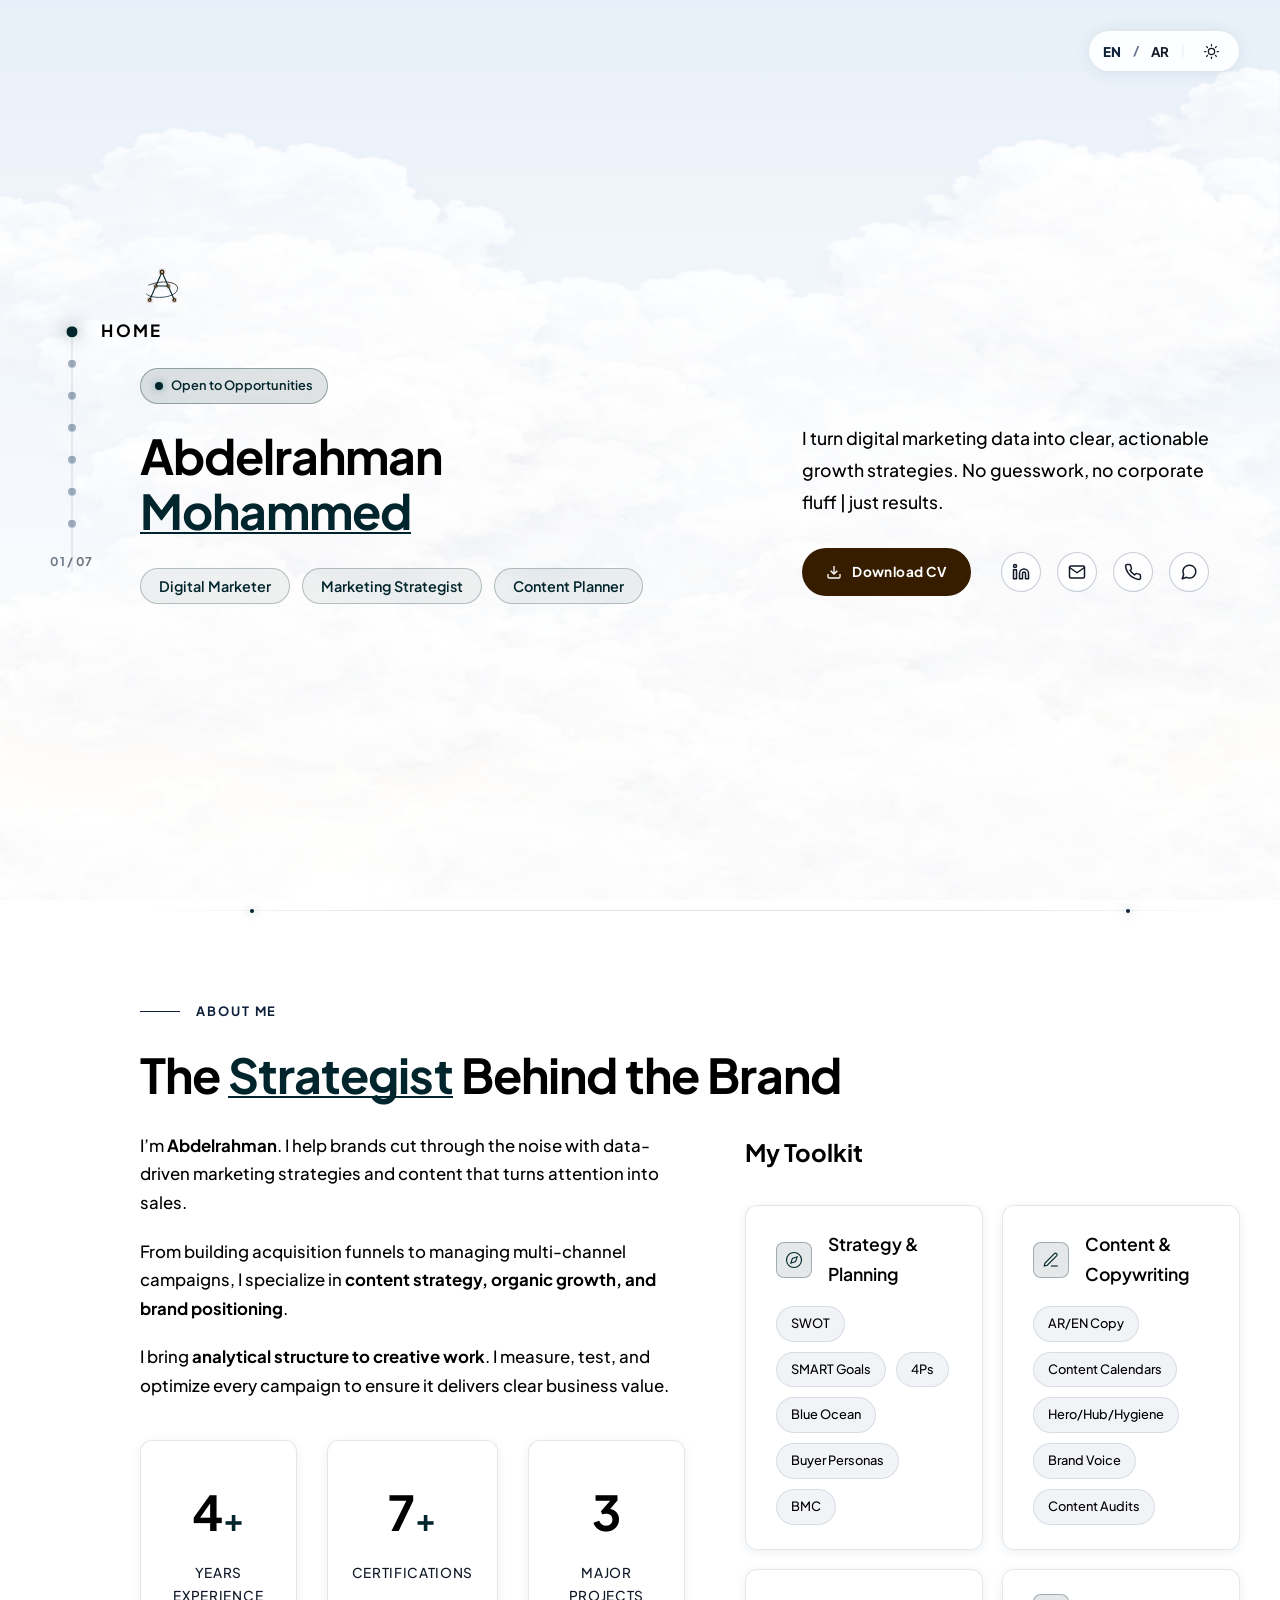
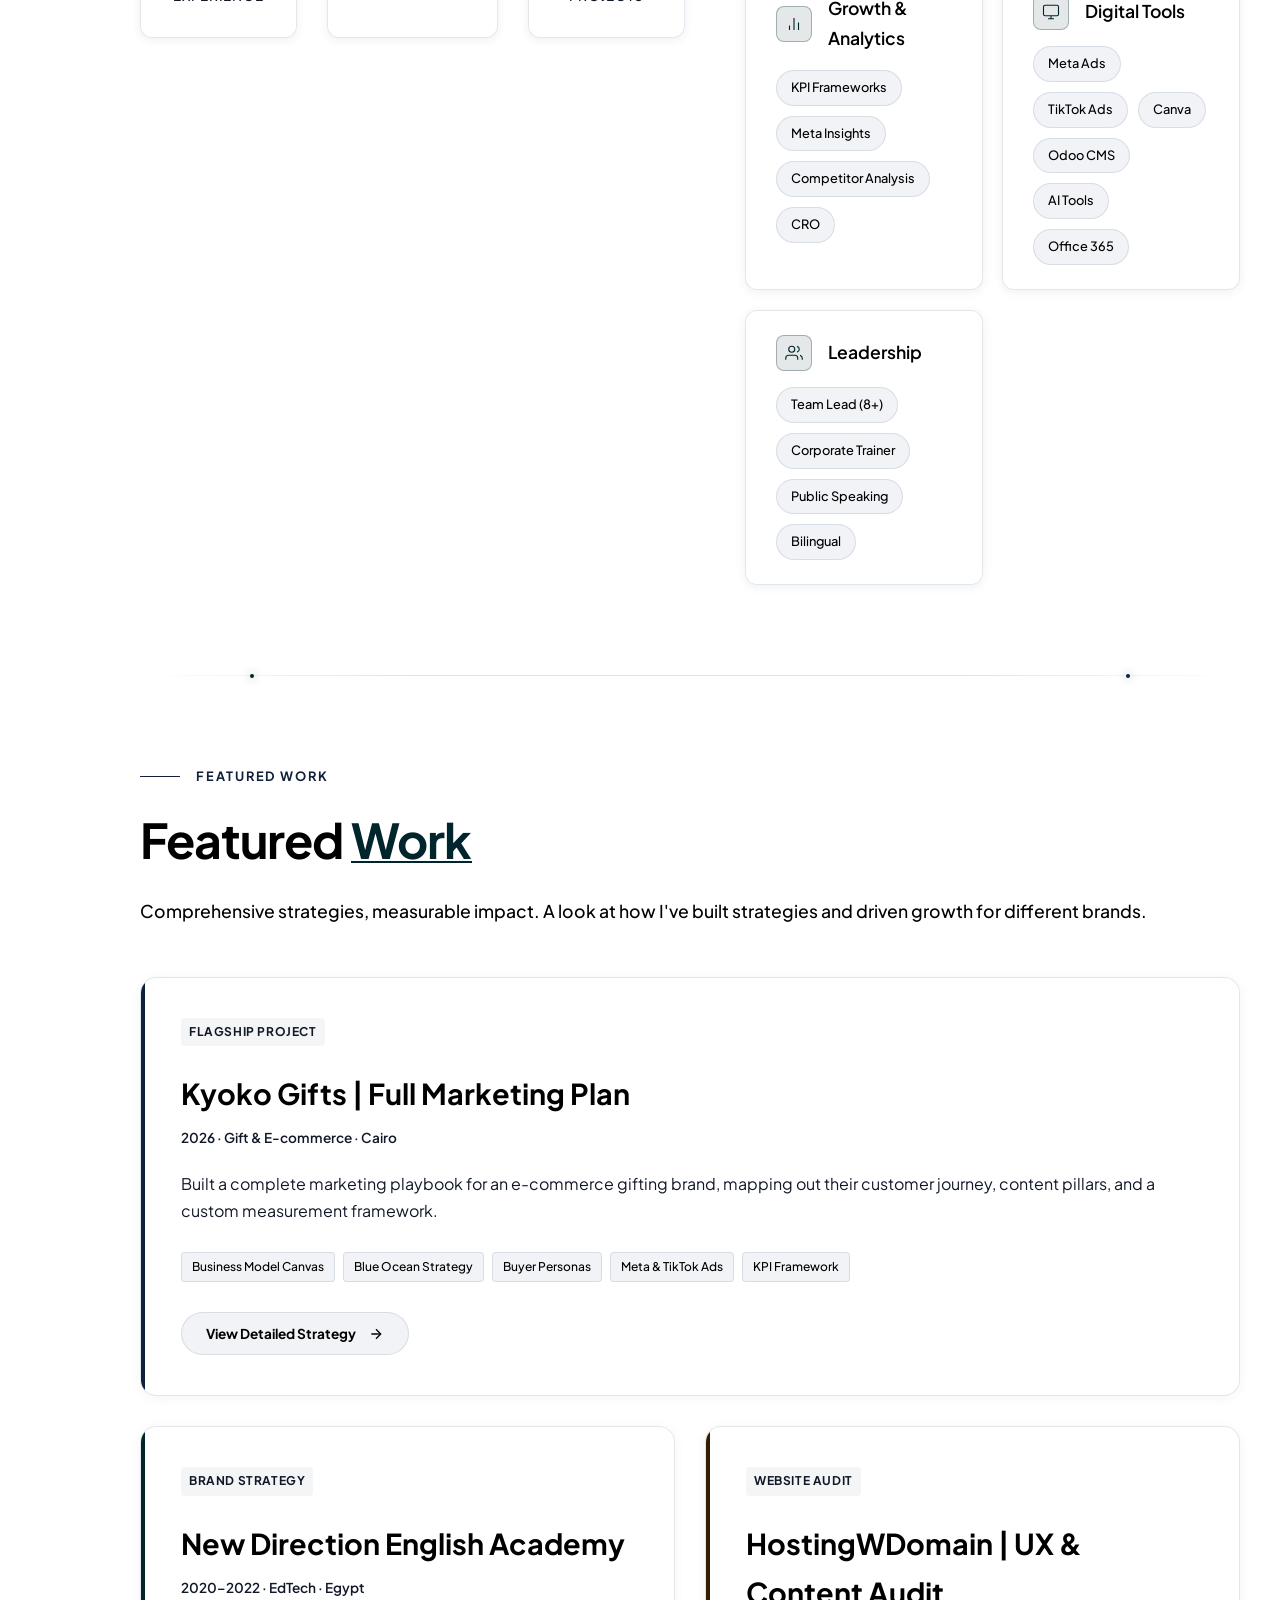
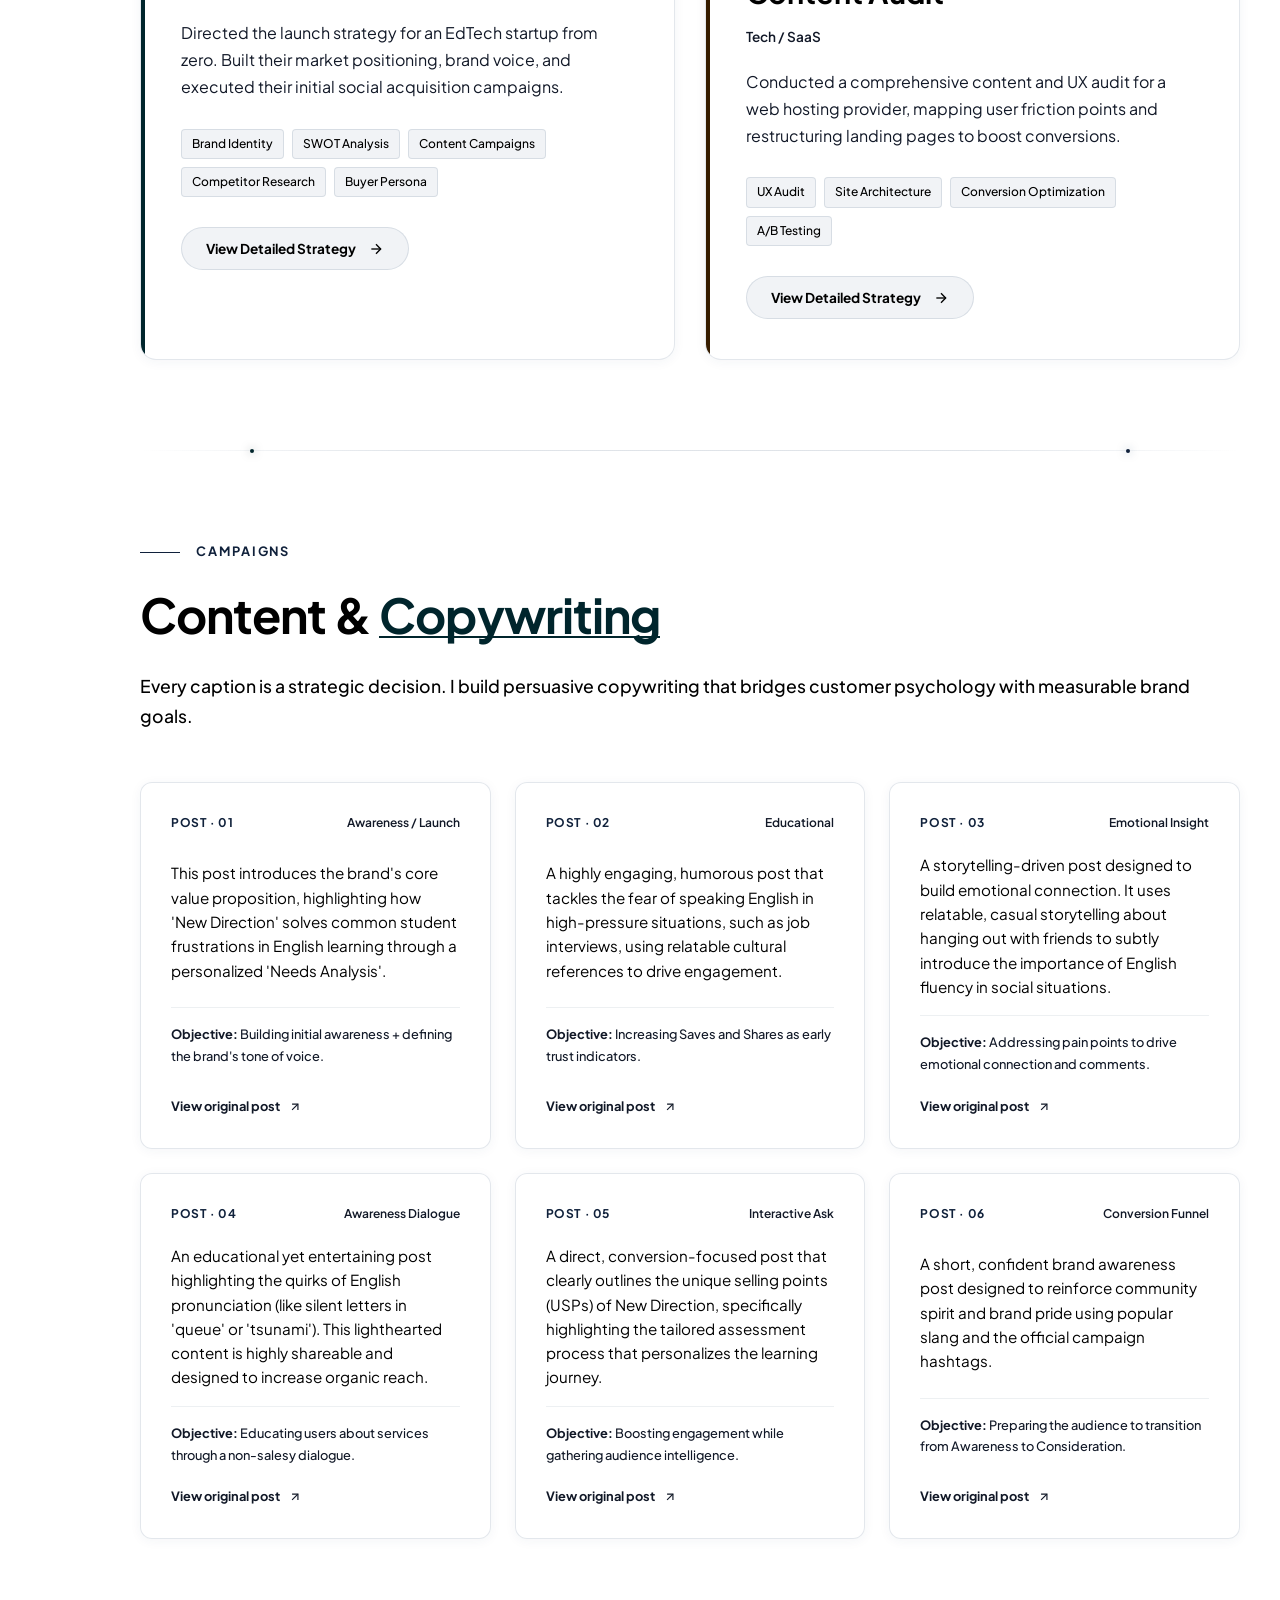
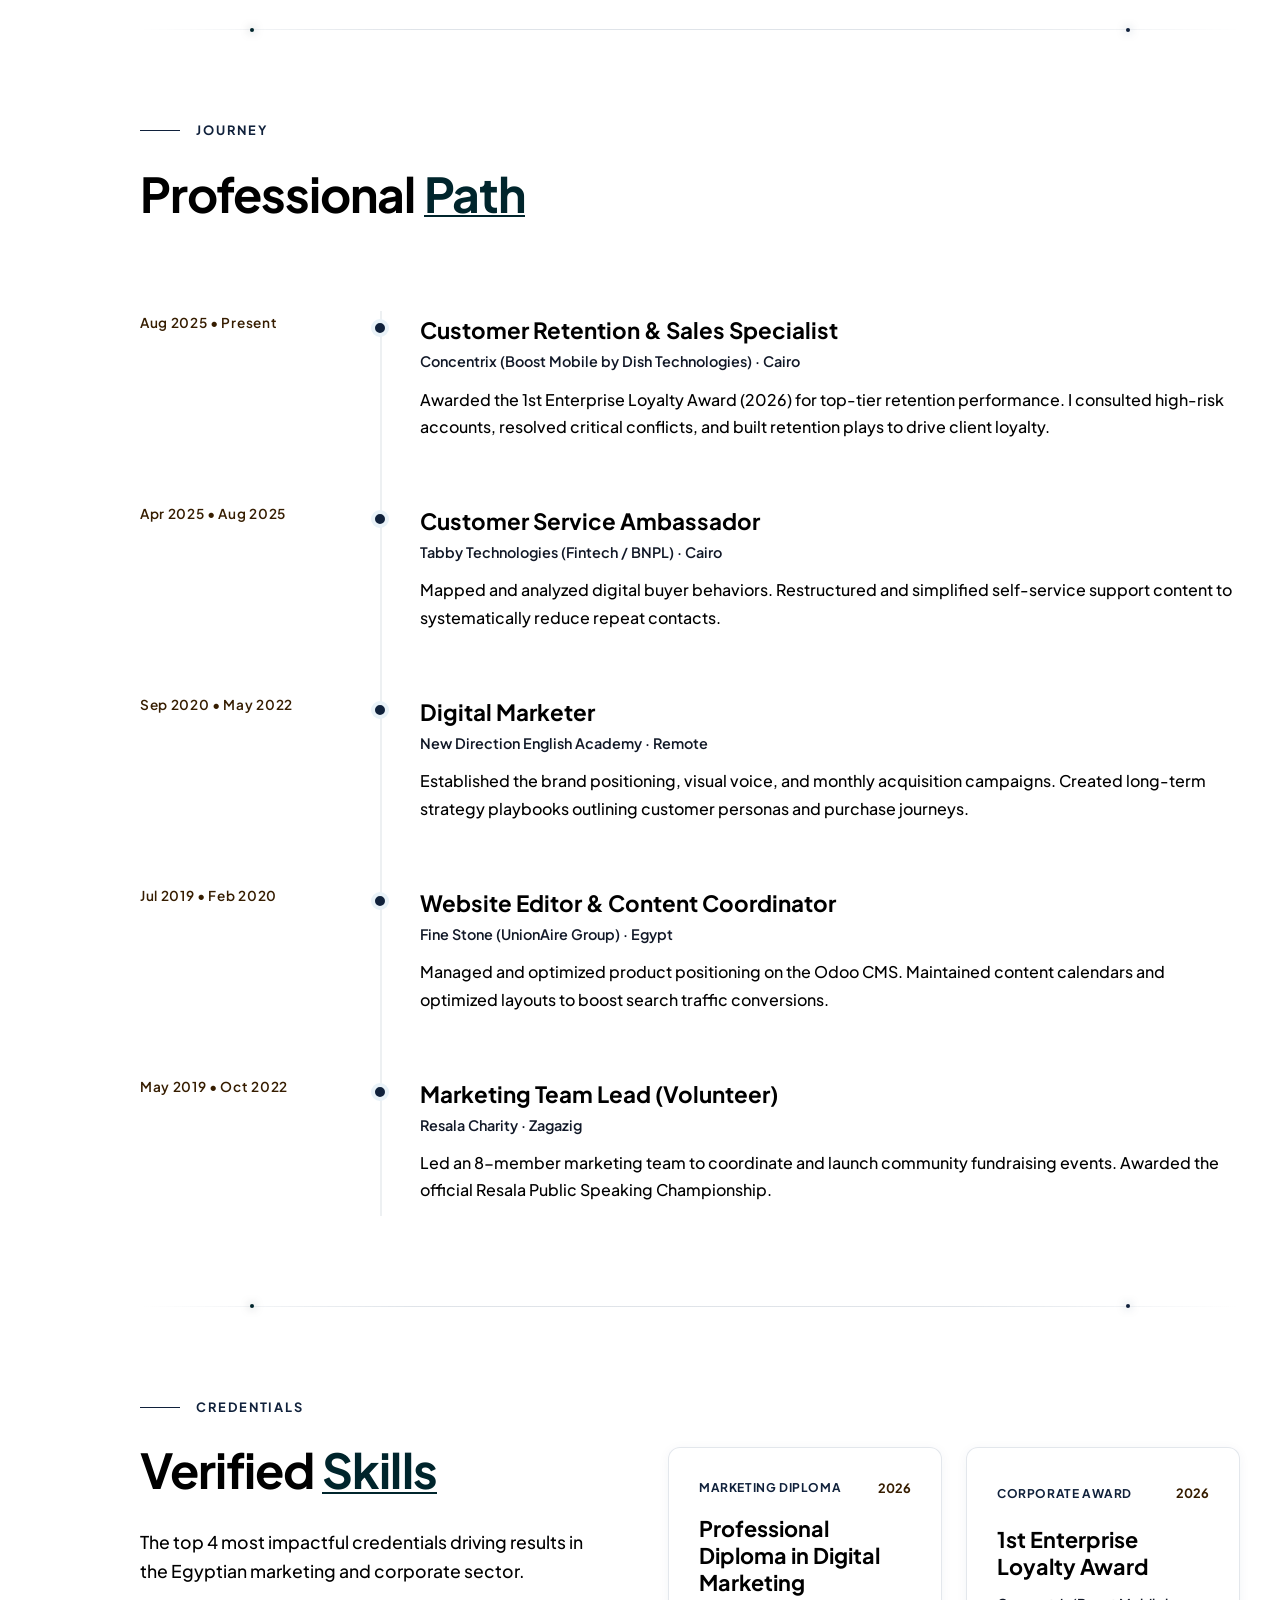
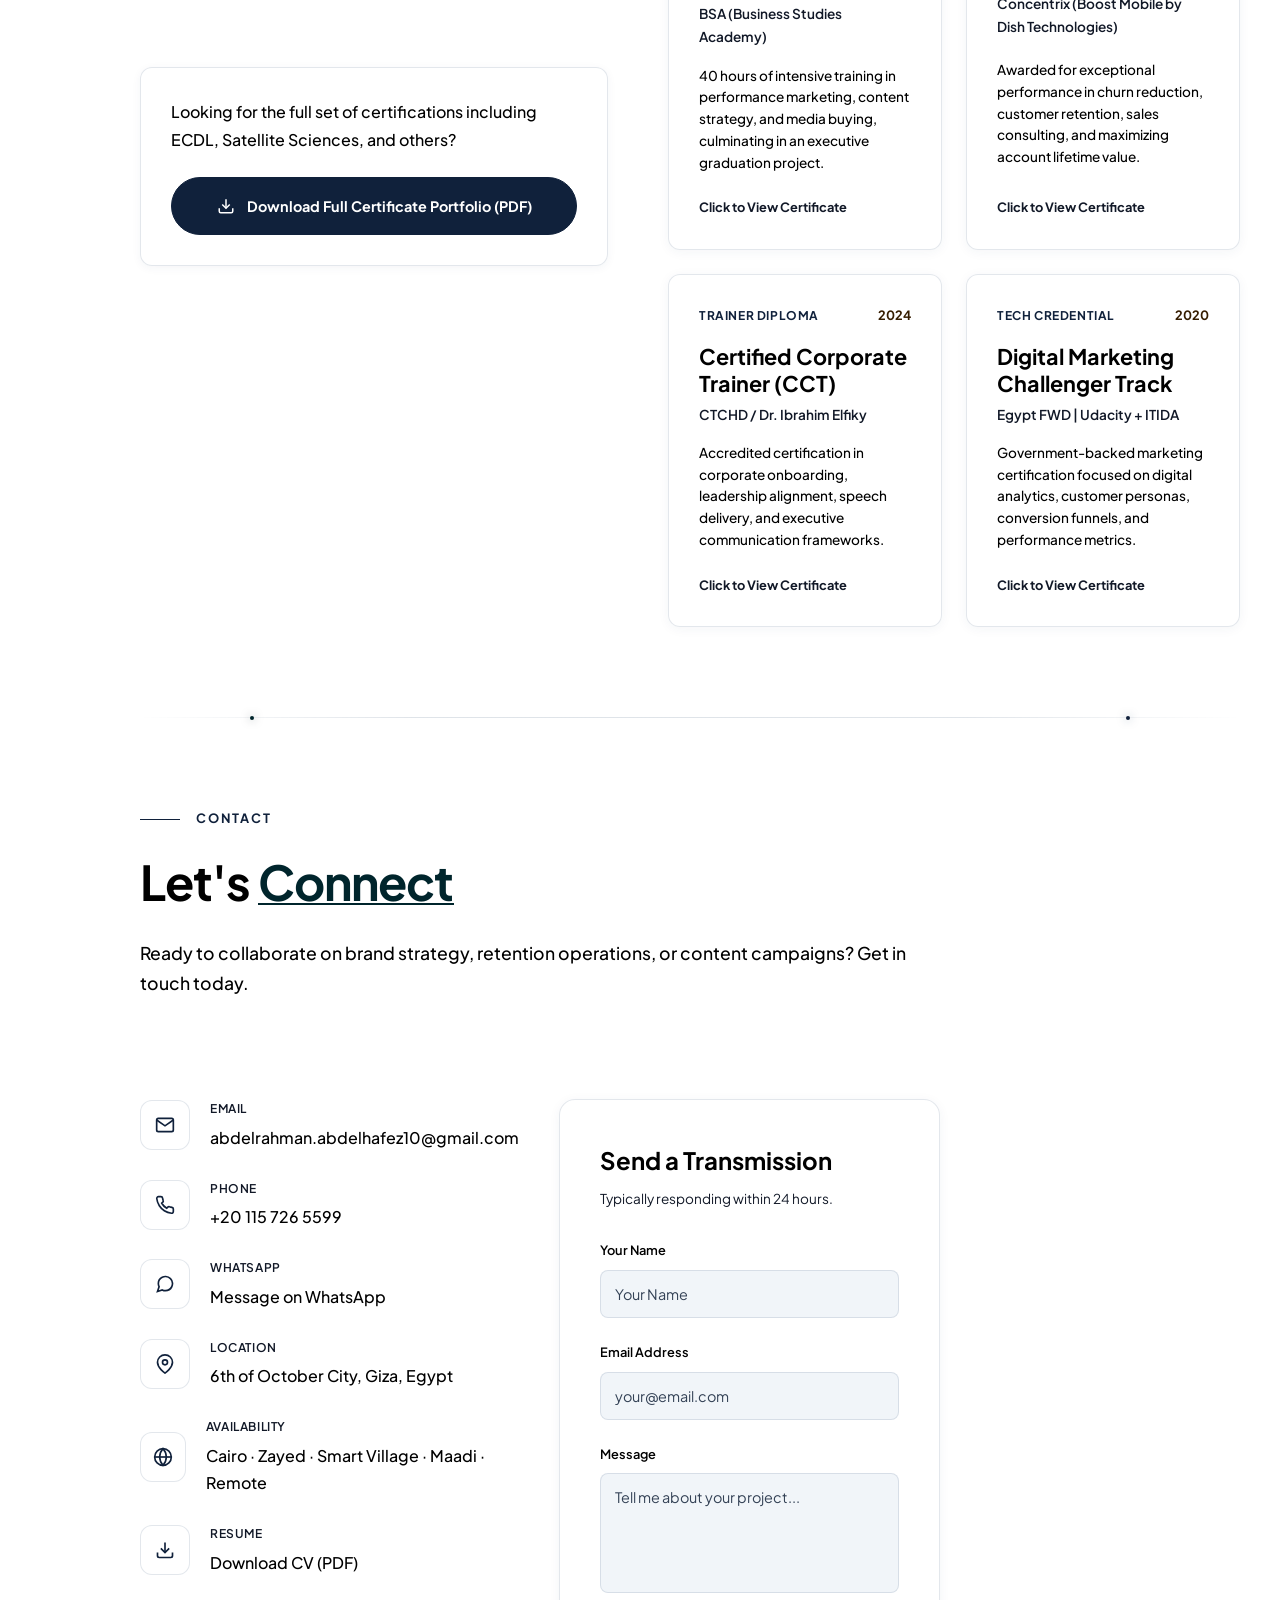
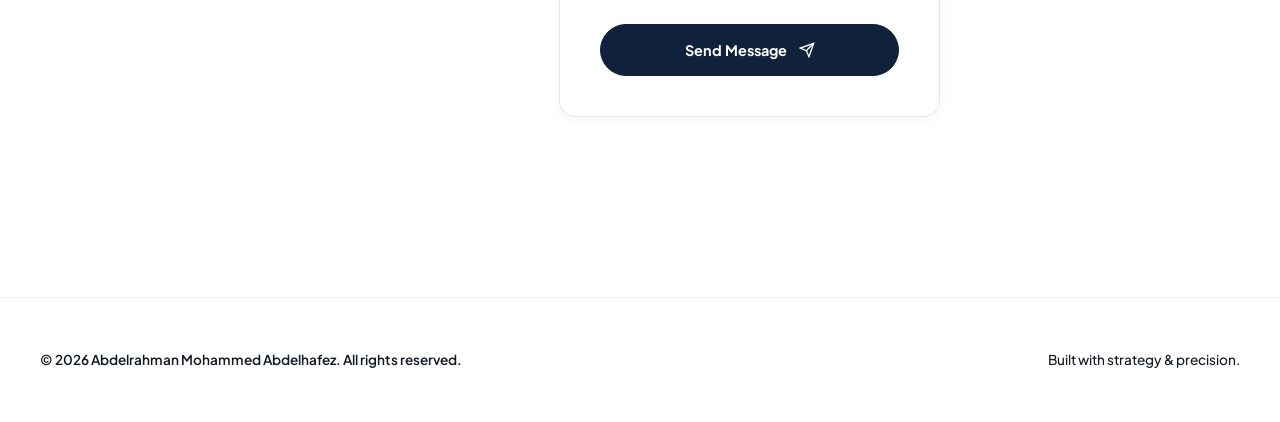
==== index.html @ 95d6771f "realign hero section grid layout and convert text subheadlines to glassmorphic tag cloud for respons" ====
<!DOCTYPE html>
<html lang="en">
<head>
  <meta charset="UTF-8" />
  <meta name="viewport" content="width=device-width, initial-scale=1.0" />
  <title>Abdelrahman Abdelhafez | Digital Marketing Strategist</title>
  <meta name="description" content="Portfolio of Abdelrahman Mohammed Abdelhafez | Digital Marketer, Marketing Strategist, and Content Planner." />
  <link rel="preconnect" href="https://fonts.googleapis.com">
  <link rel="preconnect" href="https://fonts.gstatic.com" crossorigin>
  <link href="https://fonts.googleapis.com/css2?family=IBM+Plex+Sans+Arabic:wght@300;400;500;600;700&family=Plus+Jakarta+Sans:wght@300;400;500;600;700;800&family=Inter:wght@300;400;500;600;700&display=swap" rel="stylesheet">
  <link rel="stylesheet" href="style.css?v=4.1.0" />
  <link rel="icon" type="image/svg+xml" href="logo.svg" />

  <!-- Open Graph / Facebook / LinkedIn -->
  <meta property="og:type" content="website">
  <meta property="og:url" content="https://abdelrahmanmohammed10.github.io/Abdelrahman-portfolio/">
  <meta property="og:title" content="Abdelrahman Abdelhafez | Digital Marketing Strategist">
  <meta property="og:description" content="I build digital strategies based on hard data, not guesswork | driving impactful results and brand growth.">
  <meta property="og:image" content="https://abdelrahmanmohammed10.github.io/Abdelrahman-portfolio/logo.png">

  <!-- Twitter -->
  <meta property="twitter:card" content="summary_large_image">
  <meta property="twitter:url" content="https://abdelrahmanmohammed10.github.io/Abdelrahman-portfolio/">
  <meta property="twitter:title" content="Abdelrahman Abdelhafez | Digital Marketing Strategist">
  <meta property="twitter:description" content="I build digital strategies based on hard data, not guesswork | driving impactful results and brand growth.">
  <meta property="twitter:image" content="https://abdelrahmanmohammed10.github.io/Abdelrahman-portfolio/logo.png">
</head>
<body>
  <!-- Global SVG Assets & Definitions -->
  <svg xmlns="http://www.w3.org/2000/svg" style="position: absolute; width: 0; height: 0; overflow: hidden; pointer-events: none;" aria-hidden="true">
    <defs>
      <linearGradient id="logoGrad" x1="0%" y1="100%" x2="100%" y2="0%">
        <stop offset="0%" stop-color="var(--color-cyan, #2ec4b6)" />
        <stop offset="50%" stop-color="var(--color-purple, #7c3aed)" />
        <stop offset="100%" stop-color="var(--color-gold, #ff9f1c)" />
      </linearGradient>
      <filter id="logoGlow" x="-20%" y="-20%" width="140%" height="140%">
        <feGaussianBlur stdDeviation="2.5" result="blur" />
        <feMerge>
          <feMergeNode in="blur" />
          <feMergeNode in="SourceGraphic" />
        </feMerge>
      </filter>

    </defs>
  </svg>

  <a href="#hero" class="skip-link lang-en">Skip to content</a>
  <a href="#hero" class="skip-link lang-ar">تجاوز إلى المحتوى الرئيسي</a>
  <div id="preloader" aria-hidden="true">
    <div class="preloader-content">
      <div class="logo-anim">
        <svg class="preloader-logo constellation-logo" viewBox="0 0 100 100" xmlns="http://www.w3.org/2000/svg" aria-label="Logo">
          <path d="M 15 68 C 20 80, 80 80, 85 58 C 90 40, 50 35, 20 48" fill="none" stroke="url(#logoGrad)" stroke-width="1.8" stroke-linecap="round" class="logo-orbit" />
          <path d="M 22 82 L 36 50 L 50 18 L 64 50 L 78 82 M 36 50 L 64 50" fill="none" stroke="var(--color-cyan, #2ec4b6)" stroke-width="2.5" stroke-linecap="round" stroke-linejoin="round" class="logo-lines" />
          <g class="logo-star star-1" transform="translate(22, 82)"><circle r="4" fill="var(--color-gold, #ff9f1c)" filter="url(#logoGlow)" /><circle r="1.5" fill="#ffffff" /></g>
          <g class="logo-star star-2" transform="translate(36, 50)"><circle r="3.5" fill="var(--color-gold, #ff9f1c)" filter="url(#logoGlow)" /><circle r="1.2" fill="#ffffff" /></g>
          <g class="logo-star star-3" transform="translate(50, 18)"><circle r="5" fill="var(--color-gold, #ff9f1c)" filter="url(#logoGlow)" /><circle r="2" fill="#ffffff" /></g>
          <g class="logo-star star-4" transform="translate(64, 50)"><circle r="3.5" fill="var(--color-gold, #ff9f1c)" filter="url(#logoGlow)" /><circle r="1.2" fill="#ffffff" /></g>
          <g class="logo-star star-5" transform="translate(78, 82)"><circle r="4" fill="var(--color-gold, #ff9f1c)" filter="url(#logoGlow)" /><circle r="1.5" fill="#ffffff" /></g>
        </svg>
      </div>
      <div class="preloader-bar-wrap"><div class="preloader-bar"></div></div>
    </div>
  </div>

  <div class="gradient-mesh" aria-hidden="true">
    <!-- Clouds are now dynamically drawn and animated on the background canvas for smooth performance and mouse interaction -->
  </div>
  <div class="cursor-spotlight" aria-hidden="true"></div>

  <!-- Floating Language Switcher & Theme Toggle (Desktop Only) -->
  <div class="floating-lang-toggle" aria-label="Language and Theme Selector">
    <button class="lang-btn active" data-lang="en">EN</button>
    <span class="sep">/</span>
    <button class="lang-btn" data-lang="ar">AR</button>
    <span class="sep theme-sep">|</span>
    <button class="theme-toggle-btn" id="theme-toggle-desktop" aria-label="Toggle light/dark mode">
      <!-- Moon icon (shown in dark mode) -->
      <svg class="icon-moon" viewBox="0 0 24 24" fill="none" stroke="currentColor" stroke-width="2" stroke-linecap="round" stroke-linejoin="round"><path d="M21 12.79A9 9 0 1 1 11.21 3 7 7 0 0 0 21 12.79z"/></svg>
      <!-- Sun icon (shown in light mode) -->
      <svg class="icon-sun" viewBox="0 0 24 24" fill="none" stroke="currentColor" stroke-width="2" stroke-linecap="round" stroke-linejoin="round"><circle cx="12" cy="12" r="5"/><line x1="12" y1="1" x2="12" y2="3"/><line x1="12" y1="21" x2="12" y2="23"/><line x1="4.22" y1="4.22" x2="5.64" y2="5.64"/><line x1="18.36" y1="18.36" x2="19.78" y2="19.78"/><line x1="1" y1="12" x2="3" y2="12"/><line x1="21" y1="12" x2="23" y2="12"/><line x1="4.22" y1="19.78" x2="5.64" y2="18.36"/><line x1="18.36" y1="5.64" x2="19.78" y2="4.22"/></svg>
    </button>
  </div>

  <canvas id="three-planet-canvas" class="bg-planet-stage" aria-hidden="true"></canvas>


  <div class="mobile-nav-overlay" id="mobile-nav-overlay">
    <button class="mobile-close" id="mobile-close" aria-label="Close Menu">
      <svg viewBox="0 0 24 24" fill="none" stroke="currentColor" stroke-width="2"><line x1="18" y1="6" x2="6" y2="18"/><line x1="6" y1="6" x2="18" y2="18"/></svg>
    </button>
    <nav class="mobile-menu">
      <a href="#hero" class="mob-link">
        <span class="num">00</span>
        <span class="lang-en">Home</span><span class="lang-ar">الرئيسية</span>
      </a>
      <a href="#about" class="mob-link">
        <span class="num">01</span>
        <span class="lang-en">About</span><span class="lang-ar">نبذة عني</span>
      </a>
      <a href="#work" class="mob-link">
        <span class="num">02</span>
        <span class="lang-en">Work</span><span class="lang-ar">سابقة الأعمال</span>
      </a>
      <a href="#campaigns" class="mob-link">
        <span class="num">03</span>
        <span class="lang-en">Campaigns</span><span class="lang-ar">الحملات التسويقية</span>
      </a>
      <a href="#journey" class="mob-link">
        <span class="num">04</span>
        <span class="lang-en">Journey</span><span class="lang-ar">المسيرة المهنية</span>
      </a>
      <a href="#credentials" class="mob-link">
        <span class="num">05</span>
        <span class="lang-en">Credentials</span><span class="lang-ar">الشهادات والاعتمادات</span>
      </a>
      <a href="#contact" class="mob-link">
        <span class="num">06</span>
        <span class="lang-en">Contact</span><span class="lang-ar">تواصل معي</span>
      </a>
    </nav>
  </div>

  <div class="app-container">
    <nav class="nav-spine" aria-label="Main Navigation">
      <div class="spine-line"></div>
      <div class="spine-active-line" id="nav-spine-active-line"></div>
      <ul class="spine-list">
        <li><a href="#hero" class="spine-dot active" data-title-en="Home" data-title-ar="الرئيسية"></a></li>
        <li><a href="#about" class="spine-dot" data-title-en="About" data-title-ar="نبذة عني"></a></li>
        <li><a href="#work" class="spine-dot" data-title-en="Work" data-title-ar="سابقة الأعمال"></a></li>
        <li><a href="#campaigns" class="spine-dot" data-title-en="Campaigns" data-title-ar="الحملات التسويقية"></a></li>
        <li><a href="#journey" class="spine-dot" data-title-en="Journey" data-title-ar="المسيرة المهنية"></a></li>
        <li><a href="#credentials" class="spine-dot" data-title-en="Credentials" data-title-ar="الشهادات والاعتمادات"></a></li>
        <li><a href="#contact" class="spine-dot" data-title-en="Contact" data-title-ar="تواصل معي"></a></li>
      </ul>
      <div class="spine-progress-counter" aria-hidden="true">
        <span class="current-index">01</span>/<span class="total-count">07</span>
      </div>
    </nav>

    <header class="mobile-header">
      <div class="mobile-header-left">
        <div class="logo-wrap">
          <svg class="site-logo constellation-logo" viewBox="0 0 100 100" xmlns="http://www.w3.org/2000/svg" aria-label="Logo">
            <path d="M 15 68 C 20 80, 80 80, 85 58 C 90 40, 50 35, 20 48" fill="none" stroke="url(#logoGrad)" stroke-width="1.8" stroke-linecap="round" class="logo-orbit" />
            <path d="M 22 82 L 36 50 L 50 18 L 64 50 L 78 82 M 36 50 L 64 50" fill="none" stroke="var(--color-cyan, #2ec4b6)" stroke-width="2.5" stroke-linecap="round" stroke-linejoin="round" class="logo-lines" />
            <g class="logo-star star-1" transform="translate(22, 82)"><circle r="4" fill="var(--color-gold, #ff9f1c)" filter="url(#logoGlow)" /><circle r="1.5" fill="#ffffff" /></g>
            <g class="logo-star star-2" transform="translate(36, 50)"><circle r="3.5" fill="var(--color-gold, #ff9f1c)" filter="url(#logoGlow)" /><circle r="1.2" fill="#ffffff" /></g>
            <g class="logo-star star-3" transform="translate(50, 18)"><circle r="5" fill="var(--color-gold, #ff9f1c)" filter="url(#logoGlow)" /><circle r="2" fill="#ffffff" /></g>
            <g class="logo-star star-4" transform="translate(64, 50)"><circle r="3.5" fill="var(--color-gold, #ff9f1c)" filter="url(#logoGlow)" /><circle r="1.2" fill="#ffffff" /></g>
            <g class="logo-star star-5" transform="translate(78, 82)"><circle r="4" fill="var(--color-gold, #ff9f1c)" filter="url(#logoGlow)" /><circle r="1.5" fill="#ffffff" /></g>
          </svg>
        </div>
        <div class="header-section-title" aria-live="polite"></div>
      </div>
      <div class="mobile-header-right">
        <div class="mobile-lang-toggle">
          <button class="lang-btn active" data-lang="en">EN</button>
          <span class="sep">/</span>
          <button class="lang-btn" data-lang="ar">AR</button>
        </div>
        <button class="theme-toggle-btn" id="theme-toggle-mobile" aria-label="Toggle light/dark mode">
          <svg class="icon-moon" viewBox="0 0 24 24" fill="none" stroke="currentColor" stroke-width="2" stroke-linecap="round" stroke-linejoin="round"><path d="M21 12.79A9 9 0 1 1 11.21 3 7 7 0 0 0 21 12.79z"/></svg>
          <svg class="icon-sun" viewBox="0 0 24 24" fill="none" stroke="currentColor" stroke-width="2" stroke-linecap="round" stroke-linejoin="round"><circle cx="12" cy="12" r="5"/><line x1="12" y1="1" x2="12" y2="3"/><line x1="12" y1="21" x2="12" y2="23"/><line x1="4.22" y1="4.22" x2="5.64" y2="5.64"/><line x1="18.36" y1="18.36" x2="19.78" y2="19.78"/><line x1="1" y1="12" x2="3" y2="12"/><line x1="21" y1="12" x2="23" y2="12"/><line x1="4.22" y1="19.78" x2="5.64" y2="18.36"/><line x1="18.36" y1="5.64" x2="19.78" y2="4.22"/></svg>
        </button>
        <button class="burger" id="burger" aria-label="Open Menu"><span></span><span></span><span></span></button>
      </div>
    </header>

    <main class="main-content">

      <section id="hero" class="hero-section content-section">
        <div class="hero-brand-header">
          <div class="logo-wrap">
            <svg class="hero-logo constellation-logo" viewBox="0 0 100 100" xmlns="http://www.w3.org/2000/svg" aria-label="Logo">
              <path d="M 15 68 C 20 80, 80 80, 85 58 C 90 40, 50 35, 20 48" fill="none" stroke="url(#logoGrad)" stroke-width="1.8" stroke-linecap="round" class="logo-orbit" />
              <path d="M 22 82 L 36 50 L 50 18 L 64 50 L 78 82 M 36 50 L 64 50" fill="none" stroke="var(--color-cyan, #2ec4b6)" stroke-width="2.5" stroke-linecap="round" stroke-linejoin="round" class="logo-lines" />
              <g class="logo-star star-1" transform="translate(22, 82)"><circle r="4" fill="var(--color-gold, #ff9f1c)" filter="url(#logoGlow)" /><circle r="1.5" fill="#ffffff" /></g>
              <g class="logo-star star-2" transform="translate(36, 50)"><circle r="3.5" fill="var(--color-gold, #ff9f1c)" filter="url(#logoGlow)" /><circle r="1.2" fill="#ffffff" /></g>
              <g class="logo-star star-3" transform="translate(50, 18)"><circle r="5" fill="var(--color-gold, #ff9f1c)" filter="url(#logoGlow)" /><circle r="2" fill="#ffffff" /></g>
              <g class="logo-star star-4" transform="translate(64, 50)"><circle r="3.5" fill="var(--color-gold, #ff9f1c)" filter="url(#logoGlow)" /><circle r="1.2" fill="#ffffff" /></g>
              <g class="logo-star star-5" transform="translate(78, 82)"><circle r="4" fill="var(--color-gold, #ff9f1c)" filter="url(#logoGlow)" /><circle r="1.5" fill="#ffffff" /></g>
            </svg>
          </div>
        </div>
        <div class="hero-intro-grid">
          <div class="hero-left-col animate-fadeInLeft">
            <div class="badge-status">
              <span class="status-dot"></span>
              <span class="lang-en">Open to Opportunities</span>
              <span class="lang-ar">متاح للفرص الجديدة</span>
            </div>
            <h1 class="hero-name split-reveal-heading">
              <span class="lang-en">Abdelrahman<br><em>Mohammed</em></span>
              <span class="lang-ar">عبد الرحمن<br><em>محمد</em></span>
            </h1>
            <div class="hero-title hero-title-tags">
              <span class="hero-tag">
                <span class="lang-en">Digital Marketer</span>
                <span class="lang-ar">أخصائي تسويق رقمي</span>
              </span>
              <span class="hero-tag">
                <span class="lang-en">Marketing Strategist</span>
                <span class="lang-ar">استراتيجي تسويق</span>
              </span>
              <span class="hero-tag">
                <span class="lang-en">Content Planner</span>
                <span class="lang-ar">مخطط محتوى</span>
              </span>
            </div>
          </div>
          <div class="hero-right-col animate-fadeInRight">
            <p class="hero-bio">
              <span class="lang-en">I turn digital marketing data into clear, actionable growth strategies. No guesswork, no corporate fluff | just results.</span>
              <span class="lang-ar">أقوم بتحويل بيانات التسويق الرقمي إلى استراتيجيات نمو واضحة وقابلة للتنفيذ؛ بعيداً عن التخمينات والمصطلحات المعقدة — لتحقيق نتائج حقيقية وملموسة.</span>
            </p>
            <div class="hero-cta-row">
              <a href="Abdelrahman_CV_Final.pdf" download target="_blank" class="btn-cv-download magnetic-button">
                <svg viewBox="0 0 24 24" fill="none" stroke="currentColor" stroke-width="2"><path d="M21 15v4a2 2 0 0 1-2 2H5a2 2 0 0 1-2-2v-4"/><polyline points="7 10 12 15 17 10"/><line x1="12" y1="15" x2="12" y2="3"/></svg>
                <span class="lang-en">Download CV</span>
                <span class="lang-ar">تحميل السيرة الذاتية</span>
              </a>
              <div class="hero-social-links">
                <a href="https://www.linkedin.com/in/abdelrahman-abdelhafez-994932167/" target="_blank" rel="noopener" aria-label="LinkedIn" class="magnetic-button">
                  <svg viewBox="0 0 24 24" fill="none" stroke="currentColor" stroke-width="2" stroke-linecap="round" stroke-linejoin="round"><path d="M16 8a6 6 0 0 1 6 6v7h-4v-7a2 2 0 0 0-2-2 2 2 0 0 0-2 2v7h-4v-7a6 6 0 0 1 6-6z"/><rect x="2" y="9" width="4" height="12"/><circle cx="4" cy="4" r="2"/></svg>
                </a>
                <a href="mailto:abdelrahman.abdelhafez10@gmail.com" target="_blank" aria-label="Email" class="magnetic-button">
                  <svg viewBox="0 0 24 24" fill="none" stroke="currentColor" stroke-width="2" stroke-linecap="round" stroke-linejoin="round"><path d="M4 4h16c1.1 0 2 .9 2 2v12c0 1.1-.9 2-2 2H4c-1.1 0-2-.9-2-2V6c0-1.1.9-2 2-2z"/><polyline points="22,6 12,13 2,6"/></svg>
                </a>
                <a href="tel:+201157265599" target="_blank" aria-label="Phone" class="magnetic-button">
                  <svg viewBox="0 0 24 24" fill="none" stroke="currentColor" stroke-width="2" stroke-linecap="round" stroke-linejoin="round"><path d="M22 16.92v3a2 2 0 0 1-2.18 2 19.79 19.79 0 0 1-8.63-3.07 19.5 19.5 0 0 1-6-6 19.79 19.79 0 0 1-3.07-8.67A2 2 0 0 1 4.11 2h3a2 2 0 0 1 2 1.72c.13.88.37 1.85.7 2.81a2 2 0 0 1-.45 2.11L8.09 9.91a16 16 0 0 0 6 6l1.27-1.27a2 2 0 0 1 2.11-.45c.96.33 1.93.57 2.81.7A2 2 0 0 1 22 16.92z"/></svg>
                </a>
                <a href="https://wa.me/201157265599" target="_blank" aria-label="WhatsApp" class="magnetic-button">
                  <svg viewBox="0 0 24 24" fill="none" stroke="currentColor" stroke-width="2" stroke-linecap="round" stroke-linejoin="round"><path d="M21 11.5a8.38 8.38 0 0 1-.9 3.8 8.5 8.5 0 0 1-7.6 4.7 8.38 8.38 0 0 1-3.8-.9L3 21l1.9-5.7a8.38 8.38 0 0 1-.9-3.8 8.5 8.5 0 0 1 4.7-7.6 8.38 8.38 0 0 1 3.8-.9h.5a8.48 8.48 0 0 1 8 8v.5z"/></svg>
                </a>
              </div>
            </div>
          </div>
        </div>
      </section>

      <div class="section-divider" aria-hidden="true"></div>

      <section id="about" class="content-section">
        <div class="eyebrow-split">
          <span class="line"></span>
          <span class="text lang-en">ABOUT ME</span>
          <span class="text lang-ar">نبذة عني</span>
        </div>
        <h2 class="split-reveal-heading">
          <span class="lang-en">The <em>Strategist</em> Behind the Brand</span>
          <span class="lang-ar">العقل الاستراتيجي وراء نمو <em>العلامة التجارية</em></span>
        </h2>
        <div class="about-layout-grid">
          <div class="about-left-col">
            <div class="about-text">
              <p class="reveal-paragraph">
                <span class="lang-en">I’m <strong>Abdelrahman</strong>. I help brands cut through the noise with data-driven marketing strategies and content that turns attention into sales.</span>
                <span class="lang-ar">أنا <strong>عبد الرحمن</strong>. بساعد الشركات والبراندات تثبت مكانتها في السوق باستراتيجيات تسويق ومحتوى مبنية على دراسة الأرقام والبيانات، عشان نوصل لنتائج ونمو مستمر.</span>
              </p>
              <p class="reveal-paragraph">
                <span class="lang-en">From building acquisition funnels to managing multi-channel campaigns, I specialize in <strong>content strategy, organic growth, and brand positioning</strong>.</span>
                <span class="lang-ar">خبرتي بتتركز في <strong>تخطيط استراتيجيات المحتوى، وتتطوير حضور العلامة التجارية على السوشيال ميديا</strong>. ببدأ معاك من أول دراسة سلوك عميلك ورسم مسار الشراء، لحد إطلاق حملات إعلانية متكاملة تحقق أهدافك.</span>
              </p>
              <p class="reveal-paragraph">
                <span class="lang-en">I bring <strong>analytical structure to creative work</strong>. I measure, test, and optimize every campaign to ensure it delivers clear business value.</span>
                <span class="lang-ar">بهتم <strong>بدمج التفكير المنظم مع اللمسة الإبداعية</strong>؛ بقيس الأداء وبحلل النتائج وبطوّر الخطط باستمرار عشان نحقق أفضل نتائج ونضمن نمو مستمر لمشروعك.</span>
              </p>
            </div>
            <div class="stats-grid">
              <div class="stat-card reveal-card">
                <span class="stat-num" data-val="4">0</span><span class="stat-plus">+</span>
                <span class="stat-label lang-en">Years Experience</span>
                <span class="stat-label lang-ar">سنوات من الخبرة</span>
              </div>
              <div class="stat-card reveal-card">
                <span class="stat-num" data-val="7">0</span><span class="stat-plus">+</span>
                <span class="stat-label lang-en">Certifications</span>
                <span class="stat-label lang-ar">شهادات واعتمادات</span>
              </div>
              <div class="stat-card reveal-card">
                <span class="stat-num" data-val="3">0</span>
                <span class="stat-label lang-en">Major Projects</span>
                <span class="stat-label lang-ar">مشاريع استراتيجية</span>
              </div>
            </div>
          </div>
          <div class="about-right-col">
            <div class="skills-showcase">
              <h3 class="skills-title">
                <span class="lang-en">My Toolkit</span>
                <span class="lang-ar">المهارات والقدرات</span>
              </h3>
              <div class="skills-grid">
                <div class="skill-category reveal-card" data-drawer="drawer-toolkit-strategy">
                  <div class="category-header">
                    <span class="cat-icon"><svg viewBox="0 0 24 24" fill="none" stroke="currentColor" stroke-width="1.5"><circle cx="12" cy="12" r="10"/><polygon points="16.24 7.76 14.12 14.12 7.76 16.24 9.88 9.88 16.24 7.76"/></svg></span>
                    <h4 class="lang-en">Strategy &amp; Planning</h4>
                    <h4 class="lang-ar">الاستراتيجية والتخطيط</h4>
                  </div>
                  <div class="tags-list">
                    <span class="tag lang-en">SWOT</span><span class="tag lang-ar">تحليل سوات الاستراتيجي</span>
                    <span class="tag lang-en">SMART Goals</span><span class="tag lang-ar">صياغة الأهداف الذكية</span>
                    <span class="tag lang-en">4Ps</span><span class="tag lang-ar">المزيج التسويقي الرباعي</span>
                    <span class="tag lang-en">Blue Ocean</span><span class="tag lang-ar">استراتيجية المحيط الأزرق</span>
                    <span class="tag lang-en">Buyer Personas</span><span class="tag lang-ar">تحديد شخصية العميل</span>
                    <span class="tag lang-en">BMC</span><span class="tag lang-ar">مخطط نموذج العمل التجاري</span>
                  </div>
                </div>
                <div class="skill-category reveal-card" data-drawer="drawer-toolkit-content">
                  <div class="category-header">
                    <span class="cat-icon"><svg viewBox="0 0 24 24" fill="none" stroke="currentColor" stroke-width="1.5"><path d="M12 20h9"/><path d="M16.5 3.5a2.121 2.121 0 0 1 3 3L7 19l-4 1 1-4L16.5 3.5z"/></svg></span>
                    <h4 class="lang-en">Content &amp; Copywriting</h4>
                    <h4 class="lang-ar">المحتوى وكتابة الإعلانات</h4>
                  </div>
                  <div class="tags-list">
                    <span class="tag lang-en">AR/EN Copy</span><span class="tag lang-ar">كتابة نصوص ثنائية اللغة</span>
                    <span class="tag lang-en">Content Calendars</span><span class="tag lang-ar">تخطيط وجدولة المحتوى</span>
                    <span class="tag lang-en">Hero/Hub/Hygiene</span><span class="tag lang-ar">هيكلة وتصنيف المحتوى</span>
                    <span class="tag lang-en">Brand Voice</span><span class="tag lang-ar">تحديد نبرة صوت العلامة</span>
                    <span class="tag lang-en">Content Audits</span><span class="tag lang-ar">تدقيق وتقييم المحتوى</span>
                  </div>
                </div>
                <div class="skill-category reveal-card" data-drawer="drawer-toolkit-growth">
                  <div class="category-header">
                    <span class="cat-icon"><svg viewBox="0 0 24 24" fill="none" stroke="currentColor" stroke-width="1.5"><line x1="18" y1="20" x2="18" y2="10"/><line x1="12" y1="20" x2="12" y2="4"/><line x1="6" y1="20" x2="6" y2="14"/></svg></span>
                    <h4 class="lang-en">Growth &amp; Analytics</h4>
                    <h4 class="lang-ar">النمو والتحليلات</h4>
                  </div>
                  <div class="tags-list">
                    <span class="tag lang-en">KPI Frameworks</span><span class="tag lang-ar">مؤشرات قياس الأداء</span>
                    <span class="tag lang-en">Meta Insights</span><span class="tag lang-ar">تحليلات منصات ميتا</span>
                    <span class="tag lang-en">Competitor Analysis</span><span class="tag lang-ar">دراسة وتحليل المنافسين</span>
                    <span class="tag lang-en">CRO</span><span class="tag lang-ar">تحسين معدل التحويل</span>
                  </div>
                </div>
                <div class="skill-category reveal-card" data-drawer="drawer-toolkit-tools">
                  <div class="category-header">
                    <span class="cat-icon"><svg viewBox="0 0 24 24" fill="none" stroke="currentColor" stroke-width="1.5"><rect x="2" y="3" width="20" height="14" rx="2"/><path d="M8 21h8M12 17v4"/></svg></span>
                    <h4 class="lang-en">Digital Tools</h4>
                    <h4 class="lang-ar">الأدوات الرقمية</h4>
                  </div>
                  <div class="tags-list">
                    <span class="tag"><span class="lang-en">Meta Ads</span><span class="lang-ar">إعلانات ميتا</span></span>
                    <span class="tag"><span class="lang-en">TikTok Ads</span><span class="lang-ar">إعلانات تيك توك</span></span>
                    <span class="tag"><span class="lang-en">Canva</span><span class="lang-ar">كانفا للتصميم</span></span>
                    <span class="tag"><span class="lang-en">Odoo CMS</span><span class="lang-ar">نظام أودو لإدارة المحتوى</span></span>
                    <span class="tag"><span class="lang-en">AI Tools</span><span class="lang-ar">أدوات الذكاء الاصطناعي</span></span>
                    <span class="tag"><span class="lang-en">Office 365</span><span class="lang-ar">حزمة أوفيس ٣٦٥</span></span>
                  </div>
                </div>
                <div class="skill-category reveal-card" data-drawer="drawer-toolkit-leadership">
                  <div class="category-header">
                    <span class="cat-icon"><svg viewBox="0 0 24 24" fill="none" stroke="currentColor" stroke-width="1.5"><path d="M17 21v-2a4 4 0 0 0-4-4H5a4 4 0 0 0-4 4v2"/><circle cx="9" cy="7" r="4"/><path d="M23 21v-2a4 4 0 0 0-3-3.87"/><path d="M16 3.13a4 4 0 0 1 0 7.75"/></svg></span>
                    <h4 class="lang-en">Leadership</h4>
                    <h4 class="lang-ar">القيادة والتدريب</h4>
                  </div>
                  <div class="tags-list">
                    <span class="tag lang-en">Team Lead (8+)</span><span class="tag lang-ar">إدارة وقيادة الفرق</span>
                    <span class="tag lang-en">Corporate Trainer</span><span class="tag lang-ar">مدرب شركات معتمد</span>
                    <span class="tag lang-en">Public Speaking</span><span class="tag lang-ar">الخطابة والتحدث أمام الجمهور</span>
                    <span class="tag lang-en">Bilingual</span><span class="tag lang-ar">إتقان اللغتين العربية والإنجليزية</span>
                  </div>
                </div>
              </div>
            </div>
          </div>
        </div>
      </section>

      <div class="section-divider" aria-hidden="true"></div>

      <section id="work" class="content-section section-right-layout">
        <div class="eyebrow-split">
          <span class="line"></span>
          <span class="text lang-en">FEATURED WORK</span>
          <span class="text lang-ar">أعمالي المختارة</span>
        </div>
        <h2 class="split-reveal-heading">
          <span class="lang-en">Featured <em>Work</em></span>
          <span class="lang-ar">سجل <em>الإنجازات</em></span>
        </h2>
        <p class="section-lead">
          <span class="lang-en">Comprehensive strategies, measurable impact. A look at how I've built strategies and driven growth for different brands.</span>
          <span class="lang-ar">مشاريع تسويقية استراتيجية تغطي تطوير العلامات التجارية المتكامل، بحوث السوق المتعمقة، وتخطيط قنوات النمو الرقمي.</span>
        </p>
        <div class="projects-stack">
          <article class="project-glass-card reveal-card border-purple" data-drawer="drawer-kyoko">
            <div class="card-glow"></div><div class="card-accent-line bg-purple"></div>
            <div class="card-content">
              <div class="project-tag-badge">
                <span class="lang-en">Flagship Project</span>
                <span class="lang-ar">المشروع الأبرز</span>
              </div>
              <h3 class="project-card-title">
                <span class="lang-en">Kyoko Gifts | Full Marketing Plan</span>
                <span class="lang-ar">هدايا كيوكو | خطة تسويقية متكاملة</span>
              </h3>
              <p class="project-card-meta">
                <span class="lang-en">2026 · Gift &amp; E-commerce · Cairo</span>
                <span class="lang-ar">٢٠٢٦ · قطاع الهدايا والتجارة الإلكترونية · القاهرة</span>
              </p>
              <p class="project-card-desc">
                <span class="lang-en">Built a complete marketing playbook for an e-commerce gifting brand, mapping out their customer journey, content pillars, and a custom measurement framework.</span>
                <span class="lang-ar">صممت خطة تسويق متكاملة لبراند هدايا وتجارة إلكترونية؛ وضعت فيها استراتيجية المحتوى، ورسمت رحلة العميل بالكامل مع تحديد مؤشرات قياس النجاح.</span>
              </p>
              <div class="project-card-tags">
                <span class="lang-en">Business Model Canvas</span><span class="lang-ar">مخطط نموذج العمل</span>
                <span class="lang-en">Blue Ocean Strategy</span><span class="lang-ar">استراتيجية المحيط الأزرق</span>
                <span class="lang-en">Buyer Personas</span><span class="lang-ar">شخصية العميل المستهدف</span>
                <span class="lang-en">Meta &amp; TikTok Ads</span><span class="lang-ar">إعلانات منصات ميتا وتيك توك</span>
                <span class="lang-en">KPI Framework</span><span class="lang-ar">إطار قياس مؤشرات الأداء</span>
              </div>
              <button class="project-btn-reveal magnetic-button">
                <span class="lang-en">View Detailed Strategy</span>
                <span class="lang-ar">عرض تفاصيل الاستراتيجية</span>
                <svg viewBox="0 0 24 24" fill="none" stroke="currentColor" stroke-width="2"><line x1="5" y1="12" x2="19" y2="12"/><polyline points="12 5 19 12 12 19"/></svg>
              </button>
            </div>
            <div class="project-card-peek" aria-hidden="true">
              <div class="peek-title lang-en">Key Highlight: Strategy Framework</div>
              <div class="peek-title lang-ar">الركيزة الأساسية: هيكل العمل الاستراتيجي</div>
              <div class="peek-desc lang-en">Business Model Canvas, brand identity system, dual SWOT, 5 SMART goals, competitive positioning, and Blue Ocean differentiation.</div>
              <div class="peek-desc lang-ar">مخطط نموذج العمل، بناء نظام الهوية، تحليل سوات الثنائي، صياغة ٥ أهداف ذكية، مع تحديد التموضع التنافسي للبراند باستراتيجية المحيط الأزرق.</div>
              <div class="peek-hint lang-en">
                <svg width="12" height="12" viewBox="0 0 24 24" fill="none" stroke="currentColor" stroke-width="2" style="vertical-align: middle; margin-right: 4px;"><line x1="5" y1="12" x2="19" y2="12"/><polyline points="12 5 19 12 12 19"/></svg>Click to view strategy
              </div>
              <div class="peek-hint lang-ar">
                <svg width="12" height="12" viewBox="0 0 24 24" fill="none" stroke="currentColor" stroke-width="2" style="vertical-align: middle; margin-left: 4px; transform: rotate(180deg);"><line x1="5" y1="12" x2="19" y2="12"/><polyline points="12 5 19 12 12 19"/></svg>انقر لعرض الاستراتيجية
              </div>
            </div>
          </article>
          <article class="project-glass-card reveal-card border-cyan" data-drawer="drawer-new-direction">
            <div class="card-glow"></div><div class="card-accent-line bg-cyan"></div>
            <div class="card-content">
              <div class="project-tag-badge">
                <span class="lang-en">Brand Strategy</span>
                <span class="lang-ar">استراتيجية العلامة التجارية</span>
              </div>
              <h3 class="project-card-title">
                <span class="lang-en">New Direction English Academy</span>
                <span class="lang-ar">أكاديمية نيو دايركشن لتعليم اللغة الإنجليزية</span>
              </h3>
              <p class="project-card-meta">
                <span class="lang-en">2020–2022 · EdTech · Egypt</span>
                <span class="lang-ar">٢٠٢٠–٢٠٢٢ · قطاع تكنولوجيا التعليم · مصر</span>
              </p>
              <p class="project-card-desc">
                <span class="lang-en">Directed the launch strategy for an EdTech startup from zero. Built their market positioning, brand voice, and executed their initial social acquisition campaigns.</span>
                <span class="lang-ar">قدت استراتيجية الإطلاق بالكامل لأكاديمية تعليمية ناشئة في مجال تكنولوجيا التعليم. بدأت معاهم من الصفر؛ من أول بناء الهوية وتحديد مكانتها في السوق، لحد تصميم وإطلاق أولى حملات السوشيال ميديا.</span>
              </p>
              <div class="project-card-tags">
                <span class="lang-en">Brand Identity</span><span class="lang-ar">هوية العلامة التجارية</span>
                <span class="lang-en">SWOT Analysis</span><span class="lang-ar">تحليل سوات الاستراتيجي</span>
                <span class="lang-en">Content Campaigns</span><span class="lang-ar">حملات المحتوى الإبداعي</span>
                <span class="lang-en">Competitor Research</span><span class="lang-ar">دراسة وتحليل المنافسين</span>
                <span class="lang-en">Buyer Persona</span><span class="lang-ar">شخصية العميل المستهدف</span>
              </div>
              <button class="project-btn-reveal magnetic-button">
                <span class="lang-en">View Detailed Strategy</span>
                <span class="lang-ar">عرض تفاصيل الاستراتيجية</span>
                <svg viewBox="0 0 24 24" fill="none" stroke="currentColor" stroke-width="2"><line x1="5" y1="12" x2="19" y2="12"/><polyline points="12 5 19 12 12 19"/></svg>
              </button>
            </div>
            <div class="project-card-peek" aria-hidden="true">
              <div class="peek-title lang-en">Key Highlight: Brand Foundation</div>
              <div class="peek-title lang-ar">الركيزة الأساسية: ركائز وتأسيس الهوية التجارية</div>
              <div class="peek-desc lang-en">Logo direction, colour palette, tone of voice, and positioning, differentiating from established English-learning academies.</div>
              <div class="peek-desc lang-ar">توجيه تصميم اللوجو، اختيار باليتة الألوان ونبرة صوت العلامة التجارية، مع تحديد التموضع اللي يميزها عن أكاديميات تعليم الإنجليزي القديمة.</div>
              <div class="peek-hint lang-en">
                <svg width="12" height="12" viewBox="0 0 24 24" fill="none" stroke="currentColor" stroke-width="2" style="vertical-align: middle; margin-right: 4px;"><line x1="5" y1="12" x2="19" y2="12"/><polyline points="12 5 19 12 12 19"/></svg>Click to view strategy
              </div>
              <div class="peek-hint lang-ar">
                <svg width="12" height="12" viewBox="0 0 24 24" fill="none" stroke="currentColor" stroke-width="2" style="vertical-align: middle; margin-left: 4px; transform: rotate(180deg);"><line x1="5" y1="12" x2="19" y2="12"/><polyline points="12 5 19 12 12 19"/></svg>انقر لعرض الاستراتيجية
              </div>
            </div>
          </article>
          <article class="project-glass-card reveal-card border-gold" data-drawer="drawer-hosting">
            <div class="card-glow"></div><div class="card-accent-line bg-gold"></div>
            <div class="card-content">
              <div class="project-tag-badge">
                <span class="lang-en">Website Audit</span>
                <span class="lang-ar">تدقيق المواقع الإلكترونية</span>
              </div>
              <h3 class="project-card-title">
                <span class="lang-en">HostingWDomain | UX &amp; Content Audit</span>
                <span class="lang-ar">منصة هوستنج و دومين | تدقيق المحتوى وتجربة المستخدم</span>
              </h3>
              <p class="project-card-meta">
                <span class="lang-en">Tech / SaaS</span>
                <span class="lang-ar">البرمجيات والخدمات السحابية</span>
              </p>
              <p class="project-card-desc">
                <span class="lang-en">Conducted a comprehensive content and UX audit for a web hosting provider, mapping user friction points and restructuring landing pages to boost conversions.</span>
                <span class="lang-ar">عملت تقييم وتدقيق شامل لتجربة المستخدم ومستوى المحتوى لموقع استضافة ويب شهير. حددت نقاط التسرب اللي بتخلي العميل يخرج من الموقع، وأعدت صياغة صفحات الهبوط لزيادة المبيعات.</span>
              </p>
              <div class="project-card-tags">
                <span class="lang-en">UX Audit</span><span class="lang-ar">تدقيق تجربة المستخدم</span>
                <span class="lang-en">Site Architecture</span><span class="lang-ar">تحليل بنية وهيكلة الموقع</span>
                <span class="lang-en">Conversion Optimization</span><span class="lang-ar">تحسين معدلات التحويل</span>
                <span class="lang-en">A/B Testing</span><span class="lang-ar">اختبارات مقارنة الأداء</span>
              </div>
              <button class="project-btn-reveal magnetic-button">
                <span class="lang-en">View Detailed Strategy</span>
                <span class="lang-ar">عرض تفاصيل الاستراتيجية</span>
                <svg viewBox="0 0 24 24" fill="none" stroke="currentColor" stroke-width="2"><line x1="5" y1="12" x2="19" y2="12"/><polyline points="12 5 19 12 12 19"/></svg>
              </button>
            </div>
            <div class="project-card-peek" aria-hidden="true">
              <div class="peek-title lang-en">Key Highlight: Audit Scope</div>
              <div class="peek-title lang-ar">الركيزة الأساسية: محاور التدقيق الأساسية</div>
              <div class="peek-desc lang-en">Site architecture review, brand identity gap analysis, content quality assessment, landing page friction mapping.</div>
              <div class="peek-desc lang-ar">مراجعة بنية وهيكلية الموقع، كشف الفجوات في هوية العلامة التجارية، تقييم جودة المحتوى، وتحديد مواضع سقوط وخروج العملاء من صفحات الهبوط.</div>
              <div class="peek-hint lang-en">
                <svg width="12" height="12" viewBox="0 0 24 24" fill="none" stroke="currentColor" stroke-width="2" style="vertical-align: middle; margin-right: 4px;"><line x1="5" y1="12" x2="19" y2="12"/><polyline points="12 5 19 12 12 19"/></svg>Click to view strategy
              </div>
              <div class="peek-hint lang-ar">
                <svg width="12" height="12" viewBox="0 0 24 24" fill="none" stroke="currentColor" stroke-width="2" style="vertical-align: middle; margin-left: 4px; transform: rotate(180deg);"><line x1="5" y1="12" x2="19" y2="12"/><polyline points="12 5 19 12 12 19"/></svg>انقر لعرض الاستراتيجية
              </div>
            </div>
          </article>
        </div>
      </section>

      <div class="section-divider" aria-hidden="true"></div>

      <section id="campaigns" class="content-section">
        <div class="eyebrow-split">
          <span class="line"></span>
          <span class="text lang-en">CAMPAIGNS</span>
          <span class="text lang-ar">حملاتي</span>
        </div>
        <h2 class="split-reveal-heading">
          <span class="lang-en">Content &amp; <em>Copywriting</em></span>
          <span class="lang-ar">كتابة المحتوى <em>والنصوص الإعلانية</em></span>
        </h2>
        <p class="section-lead">
          <span class="lang-en">Every caption is a strategic decision. I build persuasive copywriting that bridges customer psychology with measurable brand goals.</span>
          <span class="lang-ar">كل كلمة بكتبها وراها قرار استراتيجي مدروس. بكتب نصوص إعلانية بتربط بين علم نفس المستهلك وقوة الإقناع عشان نحقق أهداف الحملة بوضوح.</span>
        </p>
        <div class="posts-grid-system">
          <article class="campaign-glass-card reveal-card">
            <div class="campaign-header">
              <span class="post-num lang-en">POST · 01</span>
              <span class="post-num lang-ar">البوست الأول</span>
              <span class="post-obj">
                <span class="lang-en">Awareness / Launch</span>
                <span class="lang-ar">إطلاق وزيادة الوعي بالعلامة</span>
              </span>
            </div>
            <p class="post-caption">
              <span class="lang-en">This post introduces the brand's core value proposition, highlighting how 'New Direction' solves common student frustrations in English learning through a personalized 'Needs Analysis'.</span>
              <span class="lang-ar" dir="rtl">يعرف هذا المنشور بالقيمة الفريدة للعلامة التجارية، ويسلط الضوء على كيفية معالجة أكاديمية "نيو دايركشن" للصعوبات الشائعة التي تواجه الطلاب في تعلم الإنجليزية عبر تقديم "تحليل مخصص للاحتياجات".</span>
            </p>
            <div class="campaign-meta">
              <strong class="lang-en">Objective:</strong>
              <strong class="lang-ar">الهدف:</strong>
              <span class="lang-en">Building initial awareness + defining the brand's tone of voice.</span>
              <span class="lang-ar">بناء الوعي المبدئي وتحديد نبرة صوت العلامة التجارية.</span>
            </div>
            <a href="https://www.facebook.com/106349791202286/photos/a.107843024386296/109443580892907/" target="_blank" rel="noopener" class="campaign-link-btn magnetic-button">
              <span class="lang-en">View original post</span>
              <span class="lang-ar">عرض المنشور الأصلي</span>
              <svg viewBox="0 0 24 24" fill="none" stroke="currentColor" stroke-width="2"><line x1="7" y1="17" x2="17" y2="7"/><polyline points="7 7 17 7 17 17"/></svg>
            </a>
          </article>
          <article class="campaign-glass-card reveal-card">
            <div class="campaign-header">
              <span class="post-num lang-en">POST · 02</span>
              <span class="post-num lang-ar">البوست الثاني</span>
              <span class="post-obj">
                <span class="lang-en">Educational</span>
                <span class="lang-ar">محتوى تعليمي وتوعوي</span>
              </span>
            </div>
            <p class="post-caption">
              <span class="lang-en">A highly engaging, humorous post that tackles the fear of speaking English in high-pressure situations, such as job interviews, using relatable cultural references to drive engagement.</span>
              <span class="lang-ar" dir="rtl">منشور تفاعلي بأسلوب فكاهي يتناول رهبة التحدث باللغة الإنجليزية في المواقف الرسمية مثل مقابلات العمل، مع الاستعانة بإشارات ثقافية مألوفة لتعزيز التفاعل الطبيعي.</span>
            </p>
            <div class="campaign-meta">
              <strong class="lang-en">Objective:</strong>
              <strong class="lang-ar">الهدف:</strong>
              <span class="lang-en">Increasing Saves and Shares as early trust indicators.</span>
              <span class="lang-ar">زيادة معدلات الحفظ والمشاركة كعناصر أولية لقياس مستوى الثقة والتفاعل.</span>
            </div>
            <a href="https://www.facebook.com/106349791202286/photos/a.108469704323628/194898819014049/" target="_blank" rel="noopener" class="campaign-link-btn magnetic-button">
              <span class="lang-en">View original post</span>
              <span class="lang-ar">عرض المنشور الأصلي</span>
              <svg viewBox="0 0 24 24" fill="none" stroke="currentColor" stroke-width="2"><line x1="7" y1="17" x2="17" y2="7"/><polyline points="7 7 17 7 17 17"/></svg>
            </a>
          </article>
          <article class="campaign-glass-card reveal-card">
            <div class="campaign-header">
              <span class="post-num lang-en">POST · 03</span>
              <span class="post-num lang-ar">البوست الثالث</span>
              <span class="post-obj">
                <span class="lang-en">Emotional Insight</span>
                <span class="lang-ar">قصة تفاعلية وعاطفية</span>
              </span>
            </div>
            <p class="post-caption">
              <span class="lang-en">A storytelling-driven post designed to build emotional connection. It uses relatable, casual storytelling about hanging out with friends to subtly introduce the importance of English fluency in social situations.</span>
              <span class="lang-ar" dir="rtl">منشور يعتمد على قوة السرد القصصي لبناء رابط عاطفي مع الجمهور؛ حيث يسرد موقفاً واقعياً ومألوفاً للتأكيد بشكل غير مباشر على أهمية طلاقة الإنجليزية في المواقف الاجتماعية.</span>
            </p>
            <div class="campaign-meta">
              <strong class="lang-en">Objective:</strong>
              <strong class="lang-ar">الهدف:</strong>
              <span class="lang-en">Addressing pain points to drive emotional connection and comments.</span>
              <span class="lang-ar">استهدف النقاط الأكثر تأثيراً لدى الجمهور لتحفيز التواصل والتفاعل عبر التعليقات.</span>
            </div>
            <a href="https://www.facebook.com/106349791202286/photos/a.108469704323628/402849314885664/" target="_blank" rel="noopener" class="campaign-link-btn magnetic-button">
              <span class="lang-en">View original post</span>
              <span class="lang-ar">عرض المنشور الأصلي</span>
              <svg viewBox="0 0 24 24" fill="none" stroke="currentColor" stroke-width="2"><line x1="7" y1="17" x2="17" y2="7"/><polyline points="7 7 17 7 17 17"/></svg>
            </a>
          </article>
          <article class="campaign-glass-card reveal-card">
            <div class="campaign-header">
              <span class="post-num lang-en">POST · 04</span>
              <span class="post-num lang-ar">البوست الرابع</span>
              <span class="post-obj">
                <span class="lang-en">Awareness Dialogue</span>
                <span class="lang-ar">حوار تفاعلي لزيادة الوعي</span>
              </span>
            </div>
            <p class="post-caption">
              <span class="lang-en">An educational yet entertaining post highlighting the quirks of English pronunciation (like silent letters in 'queue' or 'tsunami'). This lighthearted content is highly shareable and designed to increase organic reach.</span>
              <span class="lang-ar" dir="rtl">منشور تعليمي ترفيهي يبرز مفارقات نطق بعض الكلمات الإنجليزية، وهو مصمم خصيصاً ليكون سريع الانتشار والمشاركة بهدف توسيع نطاق الوصول الطبيعي.</span>
            </p>
            <div class="campaign-meta">
              <strong class="lang-en">Objective:</strong>
              <strong class="lang-ar">الهدف:</strong>
              <span class="lang-en">Educating users about services through a non-salesy dialogue.</span>
              <span class="lang-ar">توعية المتابعين بالخدمات التعليمية من خلال أسلوب حواري شيق وبعيد عن النبرة البيعية المباشرة.</span>
            </div>
            <a href="https://www.facebook.com/106349791202286/photos/a.107843024386296/397460562091206/" target="_blank" rel="noopener" class="campaign-link-btn magnetic-button">
              <span class="lang-en">View original post</span>
              <span class="lang-ar">عرض المنشور الأصلي</span>
              <svg viewBox="0 0 24 24" fill="none" stroke="currentColor" stroke-width="2"><line x1="7" y1="17" x2="17" y2="7"/><polyline points="7 7 17 7 17 17"/></svg>
            </a>
          </article>
          <article class="campaign-glass-card reveal-card">
            <div class="campaign-header">
              <span class="post-num lang-en">POST · 05</span>
              <span class="post-num lang-ar">البوست الخامس</span>
              <span class="post-obj">
                <span class="lang-en">Interactive Ask</span>
                <span class="lang-ar">بوست تفاعلي واستبيان</span>
              </span>
            </div>
            <p class="post-caption">
              <span class="lang-en">A direct, conversion-focused post that clearly outlines the unique selling points (USPs) of New Direction, specifically highlighting the tailored assessment process that personalizes the learning journey.</span>
              <span class="lang-ar" dir="rtl">منشور مباشر يستعرض المزايا التنافسية للأكاديمية، ويركز على ميزة التقييم المخصص وتحديد المستوى الفردي لتصميم رحلة تعلم متكاملة تناسب كل طالب.</span>
            </p>
            <div class="campaign-meta">
              <strong class="lang-en">Objective:</strong>
              <strong class="lang-ar">الهدف:</strong>
              <span class="lang-en">Boosting engagement while gathering audience intelligence.</span>
              <span class="lang-ar">تحفيز التفاعل مع جمع البيانات لتحليل احتياجات الجمهور واستخدامها في تطوير خطط المحتوى القادمة.</span>
            </div>
            <a href="https://www.facebook.com/106349791202286/photos/a.108469704323628/111795970657668/" target="_blank" rel="noopener" class="campaign-link-btn magnetic-button">
              <span class="lang-en">View original post</span>
              <span class="lang-ar">عرض المنشور الأصلي</span>
              <svg viewBox="0 0 24 24" fill="none" stroke="currentColor" stroke-width="2"><line x1="7" y1="17" x2="17" y2="7"/><polyline points="7 7 17 7 17 17"/></svg>
            </a>
          </article>
          <article class="campaign-glass-card reveal-card">
            <div class="campaign-header">
              <span class="post-num lang-en">POST · 06</span>
              <span class="post-num lang-ar">البوست السادس</span>
              <span class="post-obj">
                <span class="lang-en">Conversion Funnel</span>
                <span class="lang-ar">بوست التحويل البيعي</span>
              </span>
            </div>
            <p class="post-caption">
              <span class="lang-en">A short, confident brand awareness post designed to reinforce community spirit and brand pride using popular slang and the official campaign hashtags.</span>
              <span class="lang-ar" dir="rtl">منشور حاسم بلهجة واثقة ومباشرة لتعزيز الانتماء لمجتمع الأكاديمية وحث المهتمين على اتخاذ قرار التسجيل الفوري بالاعتماد على الهشتاجات الرسمية للحملة.</span>
            </p>
            <div class="campaign-meta">
              <strong class="lang-en">Objective:</strong>
              <strong class="lang-ar">الهدف:</strong>
              <span class="lang-en">Preparing the audience to transition from Awareness to Consideration.</span>
              <span class="lang-ar">تهيئة الجمهور المستهدف للتحول الفعلي من مرحلة الوعي إلى مرحلة اتخاذ قرار الشراء والاشتراك.</span>
            </div>
            <a href="https://www.facebook.com/106349791202286/photos/a.108469704323628/411974437306485/" target="_blank" rel="noopener" class="campaign-link-btn magnetic-button">
              <span class="lang-en">View original post</span>
              <span class="lang-ar">عرض المنشور الأصلي</span>
              <svg viewBox="0 0 24 24" fill="none" stroke="currentColor" stroke-width="2"><line x1="7" y1="17" x2="17" y2="7"/><polyline points="7 7 17 7 17 17"/></svg>
            </a>
          </article>
        </div>
      </section>

      <div class="section-divider" aria-hidden="true"></div>

      <section id="journey" class="content-section">
        <div class="eyebrow-split">
          <span class="line"></span>
          <span class="text lang-en">JOURNEY</span>
          <span class="text lang-ar">مسيرتي المهنية</span>
        </div>
        <h2 class="split-reveal-heading">
          <span class="lang-en">Professional <em>Path</em></span>
          <span class="lang-ar">المسار <em>المهني والخبرات</em></span>
        </h2>
        <div class="timeline-container">
          <div class="timeline-spine"><div class="spine-progress"></div></div>
          <div class="timeline-items">
            <div class="timeline-item reveal-card">
              <div class="timeline-dot bg-gold"></div>
              <span class="timeline-date">
                <span class="lang-en">Aug 2025 • Present</span>
                <span class="lang-ar">أغسطس ٢٠٢٥ | حتى الآن</span>
              </span>
              <div class="timeline-content">
                <h3 class="timeline-role">
                  <span class="lang-en">Customer Retention &amp; Sales Specialist</span>
                  <span class="lang-ar">أخصائي مبيعات واستبقاء العملاء</span>
                </h3>
                <span class="timeline-company">
                  <span class="lang-en">Concentrix (Boost Mobile by Dish Technologies) · Cairo</span>
                  <span class="lang-ar">كونسنتريكس (بوست موبايل - ديش تكنولوجيز) · القاهرة</span>
                </span>
                <div class="timeline-body">
                  <p class="lang-en">Awarded the 1st Enterprise Loyalty Award (2026) for top-tier retention performance. I consulted high-risk accounts, resolved critical conflicts, and built retention plays to drive client loyalty.</p>
                  <p class="lang-ar">حاصل على جائزة التميز الأولى في ولاء واستبقاء العملاء (٢٠٢٦) كأفضل مقدم أداء على حساب Boost Mobile. توليت إدارة الحسابات ذات الاحتمالية العالية للمغادرة، وحل النزاعات الحرجة، وبناء استراتيجيات مخصصة لتعزيز الولاء للمؤسسة.</p>
                </div>
              </div>
            </div>
            <div class="timeline-item reveal-card">
              <div class="timeline-dot bg-cyan"></div>
              <span class="timeline-date">
                <span class="lang-en">Apr 2025 • Aug 2025</span>
                <span class="lang-ar">أبريل ٢٠٢٥ | أغسطس ٢٠٢٥</span>
              </span>
              <div class="timeline-content">
                <h3 class="timeline-role">
                  <span class="lang-en">Customer Service Ambassador</span>
                  <span class="lang-ar">أخصائي علاقات ودعم العملاء</span>
                </h3>
                <span class="timeline-company">
                  <span class="lang-en">Tabby Technologies (Fintech / BNPL) · Cairo</span>
                  <span class="lang-ar">شركة تابي للتكنولوجيا المالية (اشتر الآن وادفع لاحقاً) · القاهرة</span>
                </span>
                <div class="timeline-body">
                  <p class="lang-en">Mapped and analyzed digital buyer behaviors. Restructured and simplified self-service support content to systematically reduce repeat contacts.</p>
                  <p class="lang-ar">قمت بتحليل ورسم خرائط سلوك المشترين الرقميين لتطوير تجاربهم الاستهلاكية. عملت على إعادة هيكلة وتبسيط محتوى الدعم والأسئلة الشائعة لتقليل معدلات تكرار الشكاوى بنظام الدعم الذاتي.</p>
                </div>
              </div>
            </div>
            <div class="timeline-item reveal-card">
              <div class="timeline-dot bg-purple"></div>
              <span class="timeline-date">
                <span class="lang-en">Sep 2020 • May 2022</span>
                <span class="lang-ar">سبتمبر ٢٠٢٠ | مايو ٢٠٢٢</span>
              </span>
              <div class="timeline-content">
                <h3 class="timeline-role">
                  <span class="lang-en">Digital Marketer</span>
                  <span class="lang-ar">أخصائي تسويق رقمي</span>
                </h3>
                <span class="timeline-company">
                  <span class="lang-en">New Direction English Academy · Remote</span>
                  <span class="lang-ar">أكاديمية نيو دايركشن لتعليم اللغة الإنجليزية · العمل عن بعد</span>
                </span>
                <div class="timeline-body">
                  <p class="lang-en">Established the brand positioning, visual voice, and monthly acquisition campaigns. Created long-term strategy playbooks outlining customer personas and purchase journeys.</p>
                  <p class="lang-ar">توليت تأسيس وبناء الهوية البصرية للعلامة التجارية ونبرة صوتها وتموضعها التسويقي في قطاع EdTech بمصر. خططت وأدرت حملات النشر الشهرية على وسائل التواصل الاجتماعي مع وضع استراتيجيات طويلة المدى لتحديد شخصيات المشترين وخرائط رحلة الشراء.</p>
                </div>
              </div>
            </div>
            <div class="timeline-item reveal-card">
              <div class="timeline-dot bg-gold"></div>
              <span class="timeline-date">
                <span class="lang-en">Jul 2019 • Feb 2020</span>
                <span class="lang-ar">يوليو ٢٠١٩ | فبراير ٢٠٢٠</span>
              </span>
              <div class="timeline-content">
                <h3 class="timeline-role">
                  <span class="lang-en">Website Editor &amp; Content Coordinator</span>
                  <span class="lang-ar">مسؤول تحرير المواقع الإلكترونية وتنسيق المحتوى</span>
                </h3>
                <span class="timeline-company">
                  <span class="lang-en">Fine Stone (UnionAire Group) · Egypt</span>
                  <span class="lang-ar">شركة فاين ستون (مجموعة يونيون إير) · مصر</span>
                </span>
                <div class="timeline-body">
                  <p class="lang-en">Managed and optimized product positioning on the Odoo CMS. Maintained content calendars and optimized layouts to boost search traffic conversions.</p>
                  <p class="lang-ar">أدرت وحسنت صفحات هبوط المنتجات على نظام إدارة المحتوى Odoo لتحسين تجربة المستخدم. صغت الأوصاف التسويقية للمنتجات بما يتناسب مع نبرة صوت العلامة لتعزيز الظهور العضوي على محركات البحث وتحسين معدلات التحويل.</p>
                </div>
              </div>
            </div>
            <div class="timeline-item reveal-card">
              <div class="timeline-dot bg-cyan"></div>
              <span class="timeline-date">
                <span class="lang-en">May 2019 • Oct 2022</span>
                <span class="lang-ar">مايو ٢٠١٩ | أكتوبر ٢٠٢٢</span>
              </span>
              <div class="timeline-content">
                <h3 class="timeline-role">
                  <span class="lang-en">Marketing Team Lead (Volunteer)</span>
                  <span class="lang-ar">قائد فريق التسويق (عمل تطوعي)</span>
                </h3>
                <span class="timeline-company">
                  <span class="lang-en">Resala Charity · Zagazig</span>
                  <span class="lang-ar">جمعية رسالة للأعمال الخيرية · الزقازيق</span>
                </span>
                <div class="timeline-body">
                  <p class="lang-en">Led an 8-member marketing team to coordinate and launch community fundraising events. Awarded the official Resala Public Speaking Championship.</p>
                  <p class="lang-ar">قدت فريق تسويق مكون من 8 أعضاء لتنسيق وإطلاق فعاليات جمع التبرعات المجتمعية. فزت ببطولة جمعية رسالة الرسمية للإلقاء والتحدث أمام الجمهور.</p>
                </div>
              </div>
            </div>
          </div>
        </div>
      </section>

      <div class="section-divider" aria-hidden="true"></div>

      <section id="credentials" class="content-section section-right-layout">
        <div class="credentials-layout-grid">
          <div class="credentials-info-col">
            <div class="eyebrow-split">
              <span class="line"></span>
              <span class="text lang-en">CREDENTIALS</span>
              <span class="text lang-ar">الشهادات والاعتمادات</span>
            </div>
            <h2 class="split-reveal-heading">
              <span class="lang-en">Verified <em>Skills</em></span>
              <span class="lang-ar">الشهادات والاعتمادات <em>المهنية</em></span>
            </h2>
            <p class="section-lead">
              <span class="lang-en">The top 4 most impactful credentials driving results in the Egyptian marketing and corporate sector.</span>
              <span class="lang-ar">استعراض لأهم ٤ شهادات واعتمادات ساهمت بشكل مباشر في تحقيق نتائج ملموسة بمجال التسويق وإدارة علاقات العملاء في السوق المصري.</span>
            </p>
            <div class="cert-download-center reveal-card">
              <p class="lang-en">Looking for the full set of certifications including ECDL, Satellite Sciences, and others?</p>
              <p class="lang-ar">هل تود الاطلاع على مجموعتي الكاملة من الشهادات المهنية والتقنية التي تشمل الرخصة الدولية لقيادة الحاسوب وتكنولوجيا الفضاء وغيرها؟</p>
              <a href="ceritificate portofolio.pdf" class="btn-full-download magnetic-button" download target="_blank">
                <svg viewBox="0 0 24 24" fill="none" stroke="currentColor" stroke-width="2"><path d="M21 15v4a2 2 0 0 1-2 2H5a2 2 0 0 1-2-2v-4"/><polyline points="7 10 12 15 17 10"/><line x1="12" y1="15" x2="12" y2="3"/></svg>
                <span class="lang-en">Download Full Certificate Portfolio (PDF)</span>
                <span class="lang-ar">تحميل ملف الشهادات المتكامل</span>
              </a>
            </div>
          </div>
          <div class="credentials-cards-col">
            <div class="certificates-grid">
              <div class="certificate-glass-card reveal-card border-gold" data-img="certificates/photo_24_2026-06-14_15-50-40.jpg">
                <div class="cert-glow"></div>
                <div class="cert-card-header">
                  <span class="cert-type-tag lang-en">Marketing Diploma</span>
                  <span class="cert-type-tag lang-ar">دبلوم مهني</span>
                  <span class="cert-year">2026</span>
                </div>
                <h3 class="cert-card-title">
                  <span class="lang-en">Professional Diploma in Digital Marketing</span>
                  <span class="lang-ar">دبلوم احترافي في التسويق الرقمي</span>
                </h3>
                <p class="cert-card-issuer"><span class="lang-en">BSA (Business Studies Academy)</span><span class="lang-ar">أكاديمية دراسات الأعمال</span></p>
                <p class="cert-card-reason">
                  <span class="lang-en">40 hours of intensive training in performance marketing, content strategy, and media buying, culminating in an executive graduation project.</span>
                  <span class="lang-ar">أكتر من ٤٠ ساعة تدريب مكثف على استراتيجيات تسويق الأداء، وإدارة المحتوى، وإعلانات السوشيال ميديا، مع تقديم مشروع تخرج عملي متكامل مقدّر جداً في سوق العمل.</span>
                </p>
                <span class="cert-view-prompt lang-en">Click to View Certificate</span>
                <span class="cert-view-prompt lang-ar">عرض الشهادة</span>
              </div>
              <div class="certificate-glass-card reveal-card border-cyan" data-img="certificates/photo_23_2026-06-14_15-50-40.jpg">
                <div class="cert-glow"></div>
                <div class="cert-card-header">
                  <span class="cert-type-tag lang-en">Corporate Award</span>
                  <span class="cert-type-tag lang-ar">جائزة التميز المؤسسي</span>
                  <span class="cert-year">2026</span>
                </div>
                <h3 class="cert-card-title">
                  <span class="lang-en">1st Enterprise Loyalty Award</span>
                  <span class="lang-ar">جائزة الولاء والاحتفاظ بالعملاء الأولى</span>
                </h3>
                <p class="cert-card-issuer"><span class="lang-en">Concentrix (Boost Mobile by Dish Technologies)</span><span class="lang-ar">كونسنتريكس (بوست موبايل - ديش تكنولوجيز)</span></p>
                <p class="cert-card-reason">
                  <span class="lang-en">Awarded for exceptional performance in churn reduction, customer retention, sales consulting, and maximizing account lifetime value.</span>
                  <span class="lang-ar">تكريم رسمي للأداء الاستثنائي والنجاح الفعلي في تقليل خسارة العملاء والحفاظ عليهم، وتوطيد ولائهم للعلامة التجارية، وتقديم استشارات مبيعات بتزود القيمة الدائمة لكل عميل.</span>
                </p>
                <span class="cert-view-prompt lang-en">Click to View Certificate</span>
                <span class="cert-view-prompt lang-ar">عرض الشهادة</span>
              </div>
              <div class="certificate-glass-card reveal-card border-purple" data-img="certificates/photo_1_2026-06-14_15-50-39.jpg">
                <div class="cert-glow"></div>
                <div class="cert-card-header">
                  <span class="cert-type-tag lang-en">Trainer Diploma</span>
                  <span class="cert-type-tag lang-ar">دبلوم تدريبي</span>
                  <span class="cert-year">2024</span>
                </div>
                <h3 class="cert-card-title">
                  <span class="lang-en">Certified Corporate Trainer (CCT)</span>
                  <span class="lang-ar">شهادة مدرب شركات معتمد</span>
                </h3>
                <p class="cert-card-issuer"><span class="lang-en">CTCHD / Dr. Ibrahim Elfiky</span><span class="lang-ar">المركز الكندي للتنمية البشرية / د. إبراهيم الفقي</span></p>
                <p class="cert-card-reason">
                  <span class="lang-en">Accredited certification in corporate onboarding, leadership alignment, speech delivery, and executive communication frameworks.</span>
                  <span class="lang-ar">اعتماد دولي بيثبت الكفاءة في تصميم وتقديم برامج التدريب لموظفي الشركات الجدد، وبناء الكوادر القيادية، مع مهارات الإلقاء والتواصل التنفيذي الفعال.</span>
                </p>
                <span class="cert-view-prompt lang-en">Click to View Certificate</span>
                <span class="cert-view-prompt lang-ar">عرض الشهادة</span>
              </div>
              <div class="certificate-glass-card reveal-card border-gold" data-img="certificates/photo_fwd.jpg">
                <div class="cert-glow"></div>
                <div class="cert-card-header">
                  <span class="cert-type-tag lang-en">Tech Credential</span>
                  <span class="cert-type-tag lang-ar">اعتماد تقني</span>
                  <span class="cert-year">2020</span>
                </div>
                <h3 class="cert-card-title">
                  <span class="lang-en">Digital Marketing Challenger Track</span>
                  <span class="lang-ar">مسار تحدي التسويق الرقمي</span>
                </h3>
                <p class="cert-card-issuer"><span class="lang-en">Egypt FWD | Udacity + ITIDA</span><span class="lang-ar">مبادرة مستقبلنا رقمي | يوداسيتي وهيئة تنمية صناعة تكنولوجيا المعلومات</span></p>
                <p class="cert-card-reason">
                  <span class="lang-en">Government-backed marketing certification focused on digital analytics, customer personas, conversion funnels, and performance metrics.</span>
                  <span class="lang-ar">اعتماد تسويقي دولي مدعوم من وزارة الاتصالات المصرية ويوداسيتي، بيركز على تحليلات الأداء الرقمي، بناء شخصية العميل المستهدف، وتصميم أقماع المبيعات الرقمية.</span>
                </p>
                <span class="cert-view-prompt lang-en">Click to View Certificate</span>
                <span class="cert-view-prompt lang-ar">عرض الشهادة</span>
              </div>
            </div>
          </div>
        </div>
      </section>

      <div class="section-divider" aria-hidden="true"></div>

      <section id="contact" class="content-section">
        <div class="eyebrow-split">
          <span class="line"></span>
          <span class="text lang-en">CONTACT</span>
          <span class="text lang-ar">تواصل معي</span>
        </div>
        <h2 class="split-reveal-heading">
          <span class="lang-en">Let's <em>Connect</em></span>
          <span class="lang-ar">تواصل <em>معي الآن</em></span>
        </h2>
        <p class="section-lead">
          <span class="lang-en">Ready to collaborate on brand strategy, retention operations, or content campaigns? Get in touch today.</span>
          <span class="lang-ar">هل تبحث عن شريك لتطوير استراتيجية علامتك التجارية، بناء عمليات فعالة للاحتفاظ بالعملاء، أو إطلاق حملات محتوى إبداعية؟ تواصل معي اليوم لبدء العمل.</span>
        </p>
        <div class="contact-grid">
          <div class="contact-details reveal-card">
            <div class="detail-item">
              <div class="icon-wrap"><svg viewBox="0 0 24 24" fill="none" stroke="currentColor" stroke-width="2"><path d="M4 4h16c1.1 0 2 .9 2 2v12c0 1.1-.9 2-2 2H4c-1.1 0-2-.9-2-2V6c0-1.1.9-2 2-2z"/><polyline points="22,6 12,13 2,6"/></svg></div>
              <div class="info">
                <span class="label lang-en">Email</span><span class="label lang-ar">البريد الإلكتروني</span>
                <a href="mailto:abdelrahman.abdelhafez10@gmail.com" target="_blank" class="val link-effect">abdelrahman.abdelhafez10@gmail.com</a>
              </div>
            </div>
            <div class="detail-item">
              <div class="icon-wrap"><svg viewBox="0 0 24 24" fill="none" stroke="currentColor" stroke-width="2"><path d="M22 16.92v3a2 2 0 0 1-2.18 2 19.79 19.79 0 0 1-8.63-3.07 19.5 19.5 0 0 1-6-6 19.79 19.79 0 0 1-3.07-8.67A2 2 0 0 1 4.11 2h3a2 2 0 0 1 2 1.72c.13.88.37 1.85.7 2.81a2 2 0 0 1-.45 2.11L8.09 9.91a16 16 0 0 0 6 6l1.27-1.27a2 2 0 0 1 2.11-.45c.96.33 1.93.57 2.81.7A2 2 0 0 1 22 16.92z"/></svg></div>
              <div class="info">
                <span class="label lang-en">Phone</span><span class="label lang-ar">الهاتف</span>
                <a href="tel:+201157265599" target="_blank" class="val link-effect">+20 115 726 5599</a>
              </div>
            </div>
            <div class="detail-item">
              <div class="icon-wrap"><svg viewBox="0 0 24 24" fill="none" stroke="currentColor" stroke-width="2"><path d="M21 11.5a8.38 8.38 0 0 1-.9 3.8 8.5 8.5 0 0 1-7.6 4.7 8.38 8.38 0 0 1-3.8-.9L3 21l1.9-5.7a8.38 8.38 0 0 1-.9-3.8 8.5 8.5 0 0 1 4.7-7.6 8.38 8.38 0 0 1 3.8-.9h.5a8.48 8.48 0 0 1 8 8v.5z"/></svg></div>
              <div class="info">
                <span class="label"><span class="lang-en">WhatsApp</span><span class="lang-ar">واتساب</span></span>
                <a href="https://wa.me/201157265599" target="_blank" class="val link-effect">
                  <span class="lang-en">Message on WhatsApp</span>
                  <span class="lang-ar">مراسلة مباشرة عبر واتساب</span>
                </a>
              </div>
            </div>
            <div class="detail-item">
              <div class="icon-wrap"><svg viewBox="0 0 24 24" fill="none" stroke="currentColor" stroke-width="2"><path d="M21 10c0 7-9 13-9 13s-9-6-9-13a9 9 0 0 1 18 0z"/><circle cx="12" cy="10" r="3"/></svg></div>
              <div class="info">
                <span class="label lang-en">Location</span><span class="label lang-ar">الموقع الجغرافي</span>
                <span class="val lang-en">6th of October City, Giza, Egypt</span>
                <span class="val lang-ar">مدينة السادس من أكتوبر، الجيزة، جمهورية مصر العربية</span>
              </div>
            </div>
            <div class="detail-item">
              <div class="icon-wrap"><svg viewBox="0 0 24 24" fill="none" stroke="currentColor" stroke-width="2"><circle cx="12" cy="12" r="10"/><line x1="2" y1="12" x2="22" y2="12"/><path d="M12 2a15.3 15.3 0 0 1 4 10 15.3 15.3 0 0 1-4 10 15.3 15.3 0 0 1-4-10 15.3 15.3 0 0 1 4-10z"/></svg></div>
              <div class="info">
                <span class="label lang-en">Availability</span><span class="label lang-ar">نطاق العمل الجغرافي</span>
                <span class="val lang-en">Cairo · Zayed · Smart Village · Maadi · Remote</span>
                <span class="val lang-ar">القاهرة · الشيخ زايد · القرية الذكية · المعادي · متاح للعمل عن بعد</span>
              </div>
            </div>
            <div class="detail-item">
              <div class="icon-wrap"><svg viewBox="0 0 24 24" fill="none" stroke="currentColor" stroke-width="2"><path d="M21 15v4a2 2 0 0 1-2 2H5a2 2 0 0 1-2-2v-4"/><polyline points="7 10 12 15 17 10"/><line x1="12" y1="15" x2="12" y2="3"/></svg></div>
              <div class="info">
                <span class="label lang-en">Resume</span><span class="label lang-ar">السيرة الذاتية</span>
                <a href="Abdelrahman_CV_Final.pdf" download target="_blank" class="val link-effect">
                  <span class="lang-en">Download CV (PDF)</span>
                  <span class="lang-ar">تحميل السيرة الذاتية</span>
                </a>
              </div>
            </div>
          </div>
          <div class="contact-form-card reveal-card">
            <div class="form-content-area">
              <h3 class="form-title">
                <span class="lang-en">Send a Transmission</span>
                <span class="lang-ar">إرسال رسالة مباشرة</span>
              </h3>
              <p class="form-desc">
                <span class="lang-en">Typically responding within 24 hours.</span>
                <span class="lang-ar">يتم الرد عادةً خلال أربع وعشرين ساعة.</span>
              </p>
              <form id="contact-form" action="https://formsubmit.co/abdelrahman.abdelhafez10@gmail.com" method="POST">
                <!-- Hidden settings for formsubmit -->
                <input type="hidden" name="_captcha" value="false">
                <input type="hidden" name="_subject" value="New Contact Form Submission from Portfolio!">
                
                <div class="form-group">
                  <label for="name" class="lang-en">Your Name</label>
                  <label for="name" class="lang-ar">الاسم بالكامل</label>
                  <input type="text" id="name" name="name" placeholder="Your Name" required />
                </div>
                <div class="form-group">
                  <label for="email" class="lang-en">Email Address</label>
                  <label for="email" class="lang-ar">البريد الإلكتروني</label>
                  <input type="email" id="email" name="email" placeholder="your@email.com" required />
                </div>
                <div class="form-group">
                  <label for="message" class="lang-en">Message</label>
                  <label for="message" class="lang-ar">تفاصيل الرسالة أو طبيعة المشروع</label>
                  <textarea id="message" name="message" placeholder="Tell me about your project..." required></textarea>
                </div>
                <button type="submit" class="btn-submit-form magnetic-button">
                  <span class="lang-en">Send Message</span>
                  <span class="lang-ar">إرسال الرسالة</span>
                  <svg viewBox="0 0 24 24" fill="none" stroke="currentColor" stroke-width="2"><line x1="22" y1="2" x2="11" y2="13"/><polygon points="22 2 15 22 11 13 2 9 22 2"/></svg>
                </button>
              </form>
            </div>
            <div class="form-success-state" style="display: none;">
              <div class="success-icon-wrap">
                <svg viewBox="0 0 24 24" fill="none" stroke="currentColor" stroke-width="2.5" stroke-linecap="round" stroke-linejoin="round"><polyline points="20 6 9 17 4 12"/></svg>
              </div>
              <h3 class="success-title">
                <span class="lang-en">Transmission Received!</span>
                <span class="lang-ar">تم إرسال الرسالة بنجاح!</span>
              </h3>
              <p class="success-desc">
                <span class="lang-en">Thank you, <strong id="success-username">Friend</strong>. Your inquiry has been routed successfully. Abdelrahman will contact you within 24 hours.</span>
                <span class="lang-ar">شكراً لك. تم إرسال رسالتك بنجاح وسأقوم بالتواصل معك للرد على استفسارك خلال الأربع وعشرين ساعة القادمة.</span>
              </p>
              <button class="btn-reset-form magnetic-button">
                <span class="lang-en">Send another transmission</span>
                <span class="lang-ar">إرسال رسالة أخرى</span>
              </button>
            </div>
          </div>
        </div>
      </section>

    </main>
  </div>

  <footer class="footer-system">
    <div class="footer-inner">
      <p class="copyright">
        <span class="lang-en">© 2026 Abdelrahman Mohammed Abdelhafez. All rights reserved.</span>
        <span class="lang-ar">جميع الحقوق محفوظة © ٢٠٢٦ عبد الرحمن محمد عبد الحافظ.</span>
      </p>
      <p class="tagline">
        <span class="lang-en">Built with strategy &amp; precision.</span>
        <span class="lang-ar">صُمم ونُفذ برؤية تسويقية وتخطيط استراتيجي دقيق.</span>
      </p>
    </div>
  </footer>

  <div class="lightbox-modal" id="cert-lightbox" aria-hidden="true"><div class="lightbox-overlay"></div><button class="lightbox-close" aria-label="Close Lightbox"><svg viewBox="0 0 24 24" fill="none" stroke="currentColor" stroke-width="2"><line x1="18" y1="6" x2="6" y2="18"/><line x1="6" y1="6" x2="18" y2="18"/></svg></button><div class="lightbox-content-box"><img src="" alt="Certificate Enlarged" class="lightbox-img" /></div></div>

  <!-- Drawers -->
  <div class="project-drawer" id="drawer-kyoko" aria-hidden="true">
    <div class="drawer-overlay"></div>
    <div class="drawer-panel" data-lenis-prevent>
      <button class="drawer-close" aria-label="Close Case Study"><svg viewBox="0 0 24 24" fill="none" stroke="currentColor" stroke-width="2"><line x1="18" y1="6" x2="6" y2="18"/><line x1="6" y1="6" x2="18" y2="18"/></svg></button>
      <div class="drawer-inner">
        <div class="drawer-header">
          <span class="drawer-badge lang-en">Flagship Project</span>
          <span class="drawer-badge lang-ar">دراسة حالة للمشروع الأبرز</span>
          <h3 class="drawer-title">
            <span class="lang-en">Kyoko Gifts | Full Marketing Plan</span>
            <span class="lang-ar">هدايا كيوكو | خطة تسويقية متكاملة</span>
          </h3>
          <p class="drawer-meta">
            <span class="lang-en">2026 · Gift &amp; E-commerce · Cairo, Egypt</span>
            <span class="lang-ar">٢٠٢٦ · قطاع الهدايا والتجارة الإلكترونية · القاهرة، مصر</span>
          </p>
        </div>
        <div class="drawer-body">
          <p class="drawer-intro-desc">
            <span class="lang-en">Built a complete marketing playbook for an e-commerce gifting brand, mapping out their customer journey, content pillars, and a custom measurement framework.</span>
            <span class="lang-ar">صممت خطة تسويق متكاملة لبراند هدايا وتجارة إلكترونية؛ وضعت فيها استراتيجية المحتوى، ورسمت رحلة العميل بالكامل مع تحديد مؤشرات قياس النجاح.</span>
          </p>
          <div class="drawer-tags-list">
            <span class="lang-en">Business Model Canvas</span><span class="lang-ar">مخطط نموذج العمل</span>
            <span class="lang-en">Blue Ocean Strategy</span><span class="lang-ar">استراتيجية المحيط الأزرق</span>
            <span class="lang-en">Buyer Personas</span><span class="lang-ar">شخصية العميل المستهدف</span>
            <span class="lang-en">Meta &amp; TikTok Ads</span><span class="lang-ar">إعلانات منصات ميتا وتيك توك</span>
            <span class="lang-en">KPI Framework</span><span class="lang-ar">إطار قياس مؤشرات الأداء</span>
          </div>
          <div class="drawer-highlights-section">
            <h4 class="section-sub-title">
              <span class="lang-en">Strategic Highlights</span>
              <span class="lang-ar">أبرز ركائز الاستراتيجية</span>
            </h4>
            <div class="highlight-cards-row">
              <div class="highlight-mini-card">
                <h5 class="lang-en">Strategy Framework</h5>
                <h5 class="lang-ar">هيكل العمل الاستراتيجي</h5>
                <p class="lang-en">Business Model Canvas, brand identity system, dual SWOT, 5 SMART goals, competitive positioning, and Blue Ocean differentiation.</p>
                <p class="lang-ar">مخطط نموذج العمل، بناء نظام الهوية، تحليل سوات الثنائي، صياغة ٥ أهداف ذكية، مع تحديد التموضع التنافسي للبراند باستراتيجية المحيط الأزرق.</p>
              </div>
              <div class="highlight-mini-card">
                <h5 class="lang-en">Customer Intelligence</h5>
                <h5 class="lang-ar">تحليل وفهم الجمهور المستهدف</h5>
                <p class="lang-en">2 buyer personas, 4Ps marketing mix, Push &amp; Pull strategy, customer journey mapping across all funnel stages.</p>
                <p class="lang-ar">تحديد وبناء شخصيتين مفصلتين للعملاء المستهدفين، دراسة عناصر المزيج التسويقي، صياغة استراتيجية الجذب والدفع الإعلانية، ورسم خريطة كاملة لرحلة العميل.</p>
              </div>
              <div class="highlight-mini-card">
                <h5 class="lang-en">Growth &amp; Performance</h5>
                <h5 class="lang-ar">النمو الرقمي وتقييم الأداء</h5>
                <p class="lang-en">Ad copy, content pillars, online sales funnel, moderation guide, and a 6-category KPI measurement framework.</p>
                <p class="lang-ar">صياغة الإعلانات، تحديد ركائز المحتوى الأساسية، تصميم قمع المبيعات، دليل الرد على تعليقات ورسائل المتابعين، وتصميم نموذج لقياس مؤشرات الأداء بستة تصنيفات.</p>
              </div>
            </div>
          </div>
          <div class="drawer-cta-center">
            <a href="kyoko marketing plan.pdf" class="btn-drawer-download magnetic-button" download target="_blank">
              <svg viewBox="0 0 24 24" fill="none" stroke="currentColor" stroke-width="2"><path d="M21 15v4a2 2 0 0 1-2 2H5a2 2 0 0 1-2-2v-4"/><polyline points="7 10 12 15 17 10"/><line x1="12" y1="15" x2="12" y2="3"/></svg>
              <span class="lang-en">Download Full Marketing Plan (PDF)</span>
              <span class="lang-ar">تحميل خطة التسويق المتكاملة</span>
            </a>
          </div>
        </div>
      </div>
    </div>
  </div>

  <div class="project-drawer" id="drawer-new-direction" aria-hidden="true">
    <div class="drawer-overlay"></div>
    <div class="drawer-panel" data-lenis-prevent>
      <button class="drawer-close" aria-label="Close Case Study"><svg viewBox="0 0 24 24" fill="none" stroke="currentColor" stroke-width="2"><line x1="18" y1="6" x2="6" y2="18"/><line x1="6" y1="6" x2="18" y2="18"/></svg></button>
      <div class="drawer-inner">
        <div class="drawer-header">
          <span class="drawer-badge lang-en">Brand Strategy</span>
          <span class="drawer-badge lang-ar">استراتيجية العلامة التجارية</span>
          <h3 class="drawer-title">
            <span class="lang-en">New Direction English Academy</span>
            <span class="lang-ar">أكاديمية نيو دايركشن لتعليم اللغة الإنجليزية</span>
          </h3>
          <p class="drawer-meta">
            <span class="lang-en">2020–2022 · EdTech · Egypt (Remote)</span>
            <span class="lang-ar">٢٠٢٠–٢٠٢٢ · قطاع تكنولوجيا التعليم · مصر (عن بعد)</span>
          </p>
        </div>
        <div class="drawer-body">
          <p class="drawer-intro-desc">
            <span class="lang-en">Directed the launch strategy for an EdTech startup from zero. Built their market positioning, brand voice, and executed their initial social acquisition campaigns.</span>
            <span class="lang-ar">قدت استراتيجية الإطلاق بالكامل لأكاديمية تعليمية ناشئة في مجال تكنولوجيا التعليم. بدأت معاهم من الصفر؛ من أول بناء الهوية وتحديد مكانتها في السوق، لحد تصميم وإطلاق أولى حملات السوشيال ميديا.</span>
          </p>
          <div class="drawer-tags-list">
            <span class="lang-en">Brand Identity</span><span class="lang-ar">هوية العلامة التجارية</span>
            <span class="lang-en">SWOT Analysis</span><span class="lang-ar">تحليل سوات الاستراتيجي</span>
            <span class="lang-en">Content Campaigns</span><span class="lang-ar">حملات المحتوى الإبداعي</span>
            <span class="lang-en">Competitor Research</span><span class="lang-ar">دراسة وتحليل المنافسين</span>
            <span class="lang-en">Buyer Persona</span><span class="lang-ar">شخصية العميل المستهدف</span>
          </div>
          <div class="drawer-highlights-section">
            <h4 class="section-sub-title">
              <span class="lang-en">Strategic Highlights</span>
              <span class="lang-ar">أبرز ركائز الاستراتيجية</span>
            </h4>
            <div class="highlight-cards-row">
              <div class="highlight-mini-card">
                <h5 class="lang-en">Brand Foundation</h5>
                <h5 class="lang-ar">ركائز وتأسيس الهوية التجارية</h5>
                <p class="lang-en">Logo direction, colour palette, tone of voice, and positioning, differentiating from established English-learning academies.</p>
                <p class="lang-ar">توجيه تصميم اللوجو، اختيار باليتة الألوان ونبرة صوت العلامة التجارية، مع تحديد التموضع اللي يميزها عن أكاديميات تعليم الإنجليزي القديمة.</p>
              </div>
              <div class="highlight-mini-card">
                <h5 class="lang-en">Research &amp; Strategy</h5>
                <h5 class="lang-ar">الأبحاث والدراسات الاستراتيجية</h5>
                <p class="lang-en">Dual SWOT analyses, buyer persona, customer journey content map, value proposition research, pricing competitor analysis.</p>
                <p class="lang-ar">إعداد تحليل سوات الثنائي، بناء شخصية العميل المستهدف، رسم خريطة محتوى رحلته، صياغة القيمة المميزة للمشروع، ودراسة أسعار المنافسين.</p>
              </div>
              <div class="highlight-mini-card">
                <h5 class="lang-en">Content Execution</h5>
                <h5 class="lang-ar">إدارة وتنفيذ حملات المحتوى</h5>
                <p class="lang-en">Monthly content campaigns across Facebook &amp; Instagram, focusing on editorial calendars, scheduling, community engagement, bilingual copy.</p>
                <p class="lang-ar">تخطيط وإطلاق حملات المحتوى الشهرية على فيسبوك وإنستجرام، بما في ذلك كتابة الكابشنز، وجدول المحتوى، وإدارة التفاعل مع المتابعين.</p>
              </div>
            </div>
          </div>
          <div class="drawer-cta-center">
            <a href="new direction plan.pdf" class="btn-drawer-download magnetic-button" download target="_blank">
              <svg viewBox="0 0 24 24" fill="none" stroke="currentColor" stroke-width="2"><path d="M21 15v4a2 2 0 0 1-2 2H5a2 2 0 0 1-2-2v-4"/><polyline points="7 10 12 15 17 10"/><line x1="12" y1="15" x2="12" y2="3"/></svg>
              <span class="lang-en">Download Strategy Pack (PDF)</span>
              <span class="lang-ar">تحميل حقيبة الاستراتيجية</span>
            </a>
          </div>
        </div>
      </div>
    </div>
  </div>

  <div class="project-drawer" id="drawer-hosting" aria-hidden="true">
    <div class="drawer-overlay"></div>
    <div class="drawer-panel" data-lenis-prevent>
      <button class="drawer-close" aria-label="Close Case Study"><svg viewBox="0 0 24 24" fill="none" stroke="currentColor" stroke-width="2"><line x1="18" y1="6" x2="6" y2="18"/><line x1="6" y1="6" x2="18" y2="18"/></svg></button>
      <div class="drawer-inner">
        <div class="drawer-header">
          <span class="drawer-badge lang-en">Website Audit</span>
          <span class="drawer-badge lang-ar">تدقيق المواقع والمنصات الإلكترونية</span>
          <h3 class="drawer-title">
            <span class="lang-en">HostingWDomain | UX &amp; Content Audit</span>
            <span class="lang-ar">منصة هوستنج و دومين | تدقيق المحتوى وتجربة المستخدم</span>
          </h3>
          <p class="drawer-meta">
            <span class="lang-en">Tech / SaaS</span>
            <span class="lang-ar">التكنولوجيا / البرمجيات كخدمة</span>
          </p>
        </div>
        <div class="drawer-body">
          <p class="drawer-intro-desc">
            <span class="lang-en">Conducted a comprehensive content and UX audit for a web hosting provider, mapping user friction points and restructuring landing pages to boost conversions.</span>
            <span class="lang-ar">عملت تقييم وتدقيق شامل لتجربة المستخدم ومستوى المحتوى لموقع استضافة ويب شهير. حددت نقاط التسرب اللي بتخلي العميل يخرج من الموقع، وأعدت صياغة صفحات الهبوط لزيادة المبيعات.</span>
          </p>
          <div class="drawer-tags-list">
            <span class="lang-en">UX Audit</span><span class="lang-ar">تدقيق تجربة المستخدم</span>
            <span class="lang-en">Site Architecture</span><span class="lang-ar">تحليل بنية وهيكلة الموقع</span>
            <span class="lang-en">Conversion Optimization</span><span class="lang-ar">تحسين معدلات التحويل</span>
            <span class="lang-en">A/B Testing</span><span class="lang-ar">اختبارات مقارنة الأداء</span>
          </div>
          <div class="drawer-highlights-section">
            <h4 class="section-sub-title">
              <span class="lang-en">Strategic Highlights</span>
              <span class="lang-ar">أبرز ركائز الاستراتيجية</span>
            </h4>
            <div class="highlight-cards-row">
              <div class="highlight-mini-card">
                <h5 class="lang-en">Audit Scope</h5>
                <h5 class="lang-ar">محاور التدقيق الأساسية</h5>
                <p class="lang-en">Site architecture review, brand identity gap analysis, content quality assessment, landing page friction mapping.</p>
                <p class="lang-ar">مراجعة بنية وهيكلية الموقع، كشف الفجوات في هوية العلامة التجارية، تقييم جودة المحتوى، وتحديد مواضع سقوط وخروج العملاء من صفحات الهبوط.</p>
              </div>
              <div class="highlight-mini-card">
                <h5 class="lang-en">Recommendations</h5>
                <h5 class="lang-ar">خارطة طريق الحلول والتوصيات</h5>
                <p class="lang-en">6-point execution roadmap covering UX improvements, content restructuring, landing page optimization, A/B testing strategy.</p>
                <p class="lang-ar">خطة عمل تنفيذية من ٦ نقاط لتسهيل تجربة المستخدم، إعادة تنظيم هيكل المحتوى، تحسين صفحات الهبوط لزيادة الاشتراكات، مع استراتيجية لاختبارات المقارنة.</p>
              </div>
            </div>
          </div>
          <div class="drawer-cta-center">
            <a href="HOSTING W DOMAIN REPORT.pdf" class="btn-drawer-download magnetic-button" download target="_blank">
              <svg viewBox="0 0 24 24" fill="none" stroke="currentColor" stroke-width="2"><path d="M21 15v4a2 2 0 0 1-2 2H5a2 2 0 0 1-2-2v-4"/><polyline points="7 10 12 15 17 10"/><line x1="12" y1="15" x2="12" y2="3"/></svg>
              <span class="lang-en">Download Audit Report (PDF)</span>
              <span class="lang-ar">تحميل تقرير التدقيق المتكامل</span>
            </a>
          </div>
        </div>
      </div>
    </div>
  </div>

    <!-- Toolkit Strategy & Planning Drawer -->
  <div class="project-drawer" id="drawer-toolkit-strategy" aria-hidden="true">
    <div class="drawer-overlay"></div>
    <div class="drawer-panel" data-lenis-prevent>
      <button class="drawer-close" aria-label="Close Toolkit Details"><svg viewBox="0 0 24 24" fill="none" stroke="currentColor" stroke-width="2"><line x1="18" y1="6" x2="6" y2="18"/><line x1="6" y1="6" x2="18" y2="18"/></svg></button>
      <div class="drawer-inner">
        <div class="drawer-header">
          <span class="drawer-badge lang-en">Toolkit &bull; Frameworks</span>
          <span class="drawer-badge lang-ar">المهارات &bull; الأطر الاستراتيجية</span>
          <h3 class="drawer-title">
            <span class="lang-en">Strategy &amp; Planning</span>
            <span class="lang-ar">الاستراتيجية والتخطيط</span>
          </h3>
        </div>
        <div class="drawer-body">
          <p class="drawer-intro-desc">
            <span class="lang-en">Formulating end-to-end marketing and corporate strategies, establishing product-market fit, mapping competitor strengths, and defining clear customer journeys.</span>
            <span class="lang-ar">بناء وتطوير الاستراتيجيات التسويقية المتكاملة للشركات، تحديد المزايا التنافسية في السوق، تحليل نقاط قوة وضعف المنافسين، ورسم خرائط رحلة العميل لزيادة معدلات التحويل.</span>
          </p>
          <div class="drawer-tags-list">
            <span class="lang-en">SWOT Analysis</span><span class="lang-ar">تحليل سوات الاستراتيجي</span>
            <span class="lang-en">SMART Goals</span><span class="lang-ar">صياغة الأهداف الذكية</span>
            <span class="lang-en">4Ps Mix</span><span class="lang-ar">المزيج التسويقي 4Ps</span>
            <span class="lang-en">Blue Ocean Strategy</span><span class="lang-ar">استراتيجية المحيط الأزرق</span>
            <span class="lang-en">Buyer Personas</span><span class="lang-ar">تحديد شخصية العميل</span>
            <span class="lang-en">Business Model Canvas (BMC)</span><span class="lang-ar">مخطط نموذج العمل التجاري</span>
          </div>
          <div class="drawer-highlights-section">
            <h4 class="section-sub-title">
              <span class="lang-en">Strategic Applications</span>
              <span class="lang-ar">التطبيق العملي والخبرات</span>
            </h4>
            <div class="highlight-mini-card">
              <h5 class="lang-en">Strategic Alignment</h5>
              <h5 class="lang-ar">المواءمة الاستراتيجية للأهداف</h5>
              <p class="lang-en">Aligning digital marketing initiatives directly with corporate viability, budgeting, and long-term commercial goals.</p>
              <p class="lang-ar">ربط مبادرات التسويق الرقمي مباشرة بالجدوى التجارية للشركة، وإعداد الميزانيات، وتحقيق الأهداف التجارية طويلة الأجل.</p>
            </div>
            <div class="highlight-mini-card">
              <h5 class="lang-en">Blue Ocean Positioning</h5>
              <h5 class="lang-ar">التمركز التسويقي في المحيط الأزرق</h5>
              <p class="lang-en">Analyzing competitors to discover underserved niches, allowing campaigns to focus on high-value, low-friction audiences.</p>
              <p class="lang-ar">تحليل المنافسين لاستكشاف الفرص غير المستغلة، مما يسمح للحملات بالتركيز على الجماهير ذات القيمة العالية والابتعاد عن التنافس الضار.</p>
            </div>
          </div>
        </div>
      </div>
    </div>
  </div>

  <!-- Toolkit Content & Copywriting Drawer -->
  <div class="project-drawer" id="drawer-toolkit-content" aria-hidden="true">
    <div class="drawer-overlay"></div>
    <div class="drawer-panel" data-lenis-prevent>
      <button class="drawer-close" aria-label="Close Toolkit Details"><svg viewBox="0 0 24 24" fill="none" stroke="currentColor" stroke-width="2"><line x1="18" y1="6" x2="6" y2="18"/><line x1="6" y1="6" x2="18" y2="18"/></svg></button>
      <div class="drawer-inner">
        <div class="drawer-header">
          <span class="drawer-badge lang-en">Toolkit &bull; Communication</span>
          <span class="drawer-badge lang-ar">المهارات &bull; التواصل التسويقي</span>
          <h3 class="drawer-title">
            <span class="lang-en">Content &amp; Copywriting</span>
            <span class="lang-ar">المحتوى وكتابة الإعلانات</span>
          </h3>
        </div>
        <div class="drawer-body">
          <p class="drawer-intro-desc">
            <span class="lang-en">Crafting high-converting bilingual copy, designing structured content calendars, mapping message matrices, and auditing content quality across all touchpoints.</span>
            <span class="lang-ar">صياغة نصوص إعلانية محفزة للتحويل باللغتين العربية والإنجليزية، تصميم وإدارة جداول نشر المحتوى المتكاملة، وتدقيق جودة المحتوى الرقمي لرفع كفاءة الجذب التسويقي.</span>
          </p>
          <div class="drawer-tags-list">
            <span class="lang-en">Bilingual Copywriting</span><span class="lang-ar">كتابة نصوص ثنائية اللغة</span>
            <span class="lang-en">Content Calendars</span><span class="lang-ar">جدولة وتخطيط المحتوى</span>
            <span class="lang-en">Hero/Hub/Hygiene</span><span class="lang-ar">هيكلة وتصنيف المحتوى</span>
            <span class="lang-en">Brand Voice</span><span class="lang-ar">تحديد نبرة صوت العلامة</span>
            <span class="lang-en">Content Audits</span><span class="lang-ar">تدقيق وتقييم المحتوى</span>
          </div>
          <div class="drawer-highlights-section">
            <h4 class="section-sub-title">
              <span class="lang-en">Key Expertise</span>
              <span class="lang-ar">أبرز مجالات التميز</span>
            </h4>
            <div class="highlight-mini-card">
              <h5 class="lang-en">Bilingual Conversion Copy</h5>
              <h5 class="lang-ar">النصوص الإعلانية المحفزة على التحويل</h5>
              <p class="lang-en">Balancing emotional hooks and logical benefits in both English and Arabic so that marketing campaigns resonate natively in GCC and international markets.</p>
              <p class="lang-ar">الموازنة بين المحفزات العاطفية والمزايا المنطقية باللغتين العربية والإنجليزية لضمان وصول الرسالة التسويقية بشكل محلي ومؤثر في السوق المصري والخليجي والعالمي.</p>
            </div>
            <div class="highlight-mini-card">
              <h5 class="lang-en">Content Quality Audits</h5>
              <h5 class="lang-ar">تقييم وتدقيق جودة المحتوى</h5>
              <p class="lang-en">Reviewing existing content pipelines to remove fluff, correct brand messaging alignment, and increase conversion cues.</p>
              <p class="lang-ar">مراجعة وتقييم قنوات المحتوى الرقمي لإزالة الحشو والتكرار، ضبط اتساق الرسائل التسويقية مع هوية العلامة التجارية، وتطوير محفزات اتخاذ إجراء الشراء (CTAs).</p>
            </div>
          </div>
        </div>
      </div>
    </div>
  </div>

  <!-- Toolkit Growth & Analytics Drawer -->
  <div class="project-drawer" id="drawer-toolkit-growth" aria-hidden="true">
    <div class="drawer-overlay"></div>
    <div class="drawer-panel" data-lenis-prevent>
      <button class="drawer-close" aria-label="Close Toolkit Details"><svg viewBox="0 0 24 24" fill="none" stroke="currentColor" stroke-width="2"><line x1="18" y1="6" x2="6" y2="18"/><line x1="6" y1="6" x2="18" y2="18"/></svg></button>
      <div class="drawer-inner">
        <div class="drawer-header">
          <span class="drawer-badge lang-en">Toolkit &bull; Performance</span>
          <span class="drawer-badge lang-ar">المهارات &bull; الأداء والنمو</span>
          <h3 class="drawer-title">
            <span class="lang-en">Growth &amp; Analytics</span>
            <span class="lang-ar">النمو والتحليلات</span>
          </h3>
        </div>
        <div class="drawer-body">
          <p class="drawer-intro-desc">
            <span class="lang-en">Measuring digital marketing effectiveness, defining KPI frameworks, tracking landing page behaviors, and mapping competitor traffic channels to maximize acquisition ROI.</span>
            <span class="lang-ar">قياس فاعلية التسويق الرقمي بدقة، تحديد أطر ومؤشرات الأداء الرئيسية (KPIs)، تحليل سلوك المستخدم في صفحات الهبوط، ودراسة قنوات المنافسين لرفع عائد الاستثمار الإعلاني (ROAS).</span>
          </p>
          <div class="drawer-tags-list">
            <span class="lang-en">KPI Frameworks</span><span class="lang-ar">أطر قياس الأداء الرئيسية</span>
            <span class="lang-en">Meta Insights</span><span class="lang-ar">تحليلات منصات ميتا</span>
            <span class="lang-en">Competitor Analysis</span><span class="lang-ar">دراسة وتحليل المنافسين</span>
            <span class="lang-en">CRO</span><span class="lang-ar">تحسين معدل التحويل</span>
            <span class="lang-en">Customer Retention</span><span class="lang-ar">استبقاء العملاء وولائهم</span>
          </div>
          <div class="drawer-highlights-section">
            <h4 class="section-sub-title">
              <span class="lang-en">Growth Focus Areas</span>
              <span class="lang-ar">مجالات التركيز لنمو الشركات</span>
            </h4>
            <div class="highlight-mini-card">
              <h5 class="lang-en">Conversion Rate Optimization (CRO)</h5>
              <h5 class="lang-ar">تحسين معدلات التحويل</h5>
              <p class="lang-en">Analyzing scroll maps, heatmaps, and user recordings to streamline sign-ups, checkouts, and CTA responses.</p>
              <p class="lang-ar">تحليل خرائط التمرير والخرائط الحرارية لتجربة المستخدم وتسجيلات سلوك الزوار لتسهيل خطوات التسجيل والدفع وتفعيل أزرار الدعوة لاتخاذ إجراء (CTAs).</p>
            </div>
            <div class="highlight-mini-card">
              <h5 class="lang-en">Actionable KPI Metrics</h5>
              <h5 class="lang-ar">مؤشرات الأداء القابلة للتنفيذ</h5>
              <p class="lang-en">Focusing budget allocations on key revenue drivers like Customer Lifetime Value (LTV) and Cost Per Acquisition (CPA) instead of vanity stats.</p>
              <p class="lang-ar">توجيه الميزانيات التسويقية نحو مؤشرات النمو الأساسية مثل القيمة الدائمة للعميل (LTV) وتكلفة الاستحواذ (CPA) بدلاً من المقاييس المظهرية غير المجدية (Vanity Metrics).</p>
            </div>
          </div>
        </div>
      </div>
    </div>
  </div>

  <!-- Toolkit Digital Tools Drawer -->
  <div class="project-drawer" id="drawer-toolkit-tools" aria-hidden="true">
    <div class="drawer-overlay"></div>
    <div class="drawer-panel" data-lenis-prevent>
      <button class="drawer-close" aria-label="Close Toolkit Details"><svg viewBox="0 0 24 24" fill="none" stroke="currentColor" stroke-width="2"><line x1="18" y1="6" x2="6" y2="18"/><line x1="6" y1="6" x2="18" y2="18"/></svg></button>
      <div class="drawer-inner">
        <div class="drawer-header">
          <span class="drawer-badge lang-en">Toolkit &bull; Tools</span>
          <span class="drawer-badge lang-ar">المهارات &bull; الأدوات الرقمية</span>
          <h3 class="drawer-title">
            <span class="lang-en">Digital Tools Stack</span>
            <span class="lang-ar">الأدوات الرقمية والتقنية</span>
          </h3>
        </div>
        <div class="drawer-body">
          <p class="drawer-intro-desc">
            <span class="lang-en">Professional execution of paid advertising campaigns, graphics generation, content management system updates, and leveraging modern AI workflows.</span>
            <span class="lang-ar">إدارة الحملات الإعلانية الممولة باحترافية، تصميم المواد الإبداعية السريعة، إدارة وتحديث مواقع الويب عبر منصات CMS، وتوظيف أدوات الذكاء الاصطناعي لرفع الكفاءة التشغيلية.</span>
          </p>
          <div class="drawer-tags-list">
            <span class="lang-en">Meta Ads Manager</span><span class="lang-ar">مدير إعلانات ميتا</span>
            <span class="lang-en">TikTok Ads Manager</span><span class="lang-ar">مدير إعلانات تيك توك</span>
            <span class="lang-en">Canva Suite</span><span class="lang-ar">منصة كانفا للتصميم</span>
            <span class="lang-en">Odoo CMS</span><span class="lang-ar">نظام أودو لإدارة المواقع</span>
            <span class="lang-en">AI Productivity</span><span class="lang-ar">أدوات الذكاء الاصطناعي</span>
            <span class="lang-en">Office 365</span><span class="lang-ar">حزمة مايكروسوفت أوفيس</span>
          </div>
          <div class="drawer-highlights-section">
            <h4 class="section-sub-title">
              <span class="lang-en">Core Technical Competency</span>
              <span class="lang-ar">القدرات التقنية الأساسية</span>
            </h4>
            <div class="highlight-mini-card">
              <h5 class="lang-en">Paid Performance Buying</h5>
              <h5 class="lang-ar">إدارة الإعلانات الممولة والأداء</h5>
              <p class="lang-en">Structuring ad accounts, setting up tracking events, split-testing visual creatives, and optimizing audiences for scale on Meta and TikTok.</p>
              <p class="lang-ar">هيكلة الحسابات الإعلانية، إعداد أدوات التتبع الرقمي والـ Pixels، إجراء اختبارات مقارنة الأداء (A/B Testing)، وتحسين استهداف الجماهير للتوسع على منصات ميتا وتيك توك.</p>
            </div>
            <div class="highlight-mini-card">
              <h5 class="lang-en">CMS & Landing Page Admin</h5>
              <h5 class="lang-ar">إدارة المحتوى وصفحات الهبوط</h5>
              <p class="lang-en">Publishing campaigns, updating layouts, and updating promotional banners inside Odoo CMS structure natively.</p>
              <p class="lang-ar">نشر وتحديث صفحات الهبوط، تعديل وتصميم الهياكل البرمجية البسيطة للمواقع، وتحديث البانرات الترويجية داخل نظام أودو بالكامل.</p>
            </div>
          </div>
        </div>
      </div>
    </div>
  </div>

  <!-- Toolkit Leadership Drawer -->
  <div class="project-drawer" id="drawer-toolkit-leadership" aria-hidden="true">
    <div class="drawer-overlay"></div>
    <div class="drawer-panel" data-lenis-prevent>
      <button class="drawer-close" aria-label="Close Toolkit Details"><svg viewBox="0 0 24 24" fill="none" stroke="currentColor" stroke-width="2"><line x1="18" y1="6" x2="6" y2="18"/><line x1="6" y1="6" x2="18" y2="18"/></svg></button>
      <div class="drawer-inner">
        <div class="drawer-header">
          <span class="drawer-badge lang-en">Toolkit &bull; Management</span>
          <span class="drawer-badge lang-ar">المهارات &bull; القيادة والتدريب</span>
          <h3 class="drawer-title">
            <span class="lang-en">Leadership &amp; Training</span>
            <span class="lang-ar">القيادة والتدريب</span>
          </h3>
        </div>
        <div class="drawer-body">
          <p class="drawer-intro-desc">
            <span class="lang-en">Leading agile cross-functional marketing teams, coaching corporate groups, speaking in public venues, and managing high-stakes client relationships in both English and Arabic.</span>
            <span class="lang-ar">قيادة فرق التسويق متعددة التخصصات، تقديم برامج تدريبية معتمدة للشركات، مهارات الإلقاء والتحدث العام، وإدارة العلاقات رفيعة المستوى مع العملاء الاستراتيجيين باللغتين العربية والإنجليزية.</span>
          </p>
          <div class="drawer-tags-list">
            <span class="lang-en">Team Lead (8+)</span><span class="lang-ar">إدارة وقيادة الفرق (8+ أعضاء)</span>
            <span class="lang-en">Corporate Trainer</span><span class="lang-ar">مدرب شركات معتمد</span>
            <span class="lang-en">Public Speaking</span><span class="lang-ar">الخطابة والتحدث العام</span>
            <span class="lang-en">Bilingual Negotiation</span><span class="lang-ar">التفاوض وإدارة النقاش ثنائي اللغة</span>
          </div>
          <div class="drawer-highlights-section">
            <h4 class="section-sub-title">
              <span class="lang-en">Leadership Accomplishments</span>
              <span class="lang-ar">إنجازات قيادية وتدريبية</span>
            </h4>
            <div class="highlight-mini-card">
              <h5 class="lang-en">Cross-Functional Team Lead</h5>
              <h5 class="lang-ar">إدارة الفرق التسويقية المتكاملة</h5>
              <p class="lang-en">Directly managed teams of designers, media buyers, and writers. Run sprints, manage bottlenecks, and align creative outputs with delivery schedules.</p>
              <p class="lang-ar">الإشراف المباشر على المصممين ومسؤولي شراء المساحات الإعلانية (Media Buyers) والكتّاب؛ لإدارة المهام وتجنب الاختناقات التشغيلية ومواءمة المخرجات الإبداعية مع الجداول الزمنية.</p>
            </div>
            <div class="highlight-mini-card">
              <h5 class="lang-en">Certified Corporate Coaching</h5>
              <h5 class="lang-ar">التدريب والتمكين المؤسسي</h5>
              <p class="lang-en">Trained teams of corporate professionals on marketing fundamentals, client acquisition funnels, and digital tools usage.</p>
              <p class="lang-ar">تدريب وتأهيل الكوادر المهنية بالشركات على أساسيات التسويق الرقمي، بناء قنوات الاستحواذ، واستخدام الأدوات الرقمية لتحسين الإنتاجية وتطوير الأداء.</p>
            </div>
          </div>
        </div>
      </div>
    </div>
  </div>

  <!-- Scroll to Top Button -->
  <button id="scroll-to-top" class="scroll-to-top-btn magnetic-button" aria-label="Scroll to top">
    <svg viewBox="0 0 24 24" fill="none" stroke="currentColor" stroke-width="2.5" stroke-linecap="round" stroke-linejoin="round">
      <line x1="12" y1="19" x2="12" y2="5"></line>
      <polyline points="5 12 12 5 19 12"></polyline>
    </svg>
  </button>

  <!-- GSAP & Lenis CDN Libraries -->
  <script src="https://cdnjs.cloudflare.com/ajax/libs/gsap/3.12.5/gsap.min.js" defer></script>
  <script src="https://cdnjs.cloudflare.com/ajax/libs/gsap/3.12.5/ScrollTrigger.min.js" defer></script>
  <script src="https://cdn.jsdelivr.net/gh/studio-freight/lenis@1/bundled/lenis.min.js" defer></script>

  <script src="script.js?v=4.2.0" defer></script>
</body>
</html>
---- style.css ----
/* ============================================================
   DESIGN DNA â€” PORTFOLIO V2 STYLE SYSTEM
   ============================================================ */

/* ----- 1. CUSTOM PROPERTIES ----- */
:root {
  /* Space Weather Palette */
  --bg-primary: #000000;
  --bg-card: rgba(39, 76, 119, 0.1);
  --bg-card-hover: rgba(39, 76, 119, 0.25);
  
  --border-color: rgba(248, 249, 250, 0.08);
  --border-hover: rgba(255, 159, 28, 0.5);
  
  --color-gold: #FF9F1C;   /* Solar Flare mapped to gold for legacy class names */
  --color-cyan: #2EC4B6;   /* Aurora Emerald */
  --color-cyan-rgb: 46, 196, 182; /* Aurora Emerald RGB */
  --color-purple: #274C77; /* Ionosphere Blue */
  --color-violet: #7C3AED;
  --color-violet-rgb: 124, 58, 237;
  
  --text-primary: #F8F9FA;
  --text-muted: rgba(248, 249, 250, 0.6);
  --text-dark: #274C77;
  
  --font-heading: 'Plus Jakarta Sans', sans-serif;
  --font-body: 'Plus Jakarta Sans', sans-serif;
  
  --transition-smooth: opacity 0.6s cubic-bezier(0.16, 1, 0.3, 1), transform 0.6s cubic-bezier(0.16, 1, 0.3, 1), background-color 0.6s ease, border-color 0.6s ease, box-shadow 0.6s ease, color 0.6s ease;
  --transition-fast: opacity 0.25s ease, transform 0.25s ease, background-color 0.25s ease, border-color 0.25s ease, box-shadow 0.25s ease, color 0.25s ease;
}

/* ----- 2. RESET & BASE STYLES ----- */
* {
  box-sizing: border-box;
  margin: 0;
  padding: 0;
}

html {
  scroll-behavior: auto !important; /* Required for Lenis smooth scroll compatibility */
  scrollbar-width: thin;
  scrollbar-color: var(--color-cyan) var(--bg-primary);
}

body {
  background-color: var(--bg-primary);
  color: var(--text-primary);
  font-family: var(--font-body);
  line-height: 1.7;
  overflow-x: hidden;
  -webkit-font-smoothing: antialiased;
}

/* Custom Scrollbar */
::-webkit-scrollbar {
  width: 6px;
}
::-webkit-scrollbar-track {
  background: var(--bg-primary);
}
::-webkit-scrollbar-thumb {
  background: rgba(255, 255, 255, 0.15);
  border-radius: 3px;
  transition: var(--transition-fast);
}
::-webkit-scrollbar-thumb:hover {
  background: var(--color-cyan);
}

/* Custom Text Selection Highlight */
::selection {
  background-color: rgba(var(--color-cyan-rgb), 0.3);
  color: #ffffff;
}
::-moz-selection {
  background-color: rgba(var(--color-cyan-rgb), 0.3);
  color: #ffffff;
}

a {
  color: inherit;
  text-decoration: none;
  transition: var(--transition-fast);
}

img {
  max-width: 100%;
  height: auto;
  display: block;
}

button, input, textarea {
  font-family: inherit;
  background: none;
  border: none;
  outline: none;
  color: inherit;
}

/* Custom keyboard focus ring for accessibility */
*:focus-visible {
  outline: 2px solid var(--color-cyan);
  outline-offset: 3px;
}

/* Skip-to-content link styled for visual hiding unless focused */
.skip-link {
  position: absolute;
  top: -100px;
  left: 50%;
  transform: translateX(-50%);
  background: var(--color-cyan);
  color: #000000;
  padding: 10px 20px;
  border-radius: 0 0 8px 8px;
  font-weight: bold;
  z-index: 999999;
  transition: top 0.3s ease;
}

.skip-link:focus {
  top: 0;
  outline: 2px solid #ffffff;
  outline-offset: -4px;
}

/* ----- 3. BACKGROUND EFFECTS ----- */
#particle-canvas {
  position: fixed;
  top: 0;
  left: 0;
  width: 100vw;
  height: 100vh;
  z-index: -2;
  pointer-events: none;
  opacity: 0.35; /* Fainter starfield */
}

/* ----- 4. PRELOADER ----- */
#preloader {
  position: fixed;
  top: 0;
  left: 0;
  width: 100%;
  height: 100%;
  background: #030712;
  background: radial-gradient(circle at center, #0a0f1d 0%, #02040a 100%);
  z-index: 99999;
  display: flex;
  justify-content: center;
  align-items: center;
  overflow: hidden;
  transition: opacity 0.8s cubic-bezier(0.16, 1, 0.3, 1), transform 0.8s cubic-bezier(0.16, 1, 0.3, 1);
}

/* Nebula drift glows */
#preloader::before {
  content: '';
  position: absolute;
  width: 600px;
  height: 600px;
  background: radial-gradient(circle, rgba(46, 196, 182, 0.09) 0%, transparent 70%);
  top: -100px;
  left: -100px;
  border-radius: 50%;
  filter: blur(80px);
  animation: preloaderNebula 20s ease-in-out infinite alternate;
  pointer-events: none;
  z-index: 1;
}

#preloader::after {
  content: '';
  position: absolute;
  width: 700px;
  height: 700px;
  background: radial-gradient(circle, rgba(124, 58, 237, 0.07) 0%, transparent 70%);
  bottom: -150px;
  right: -150px;
  border-radius: 50%;
  filter: blur(100px);
  animation: preloaderNebula 25s ease-in-out infinite alternate-reverse;
  pointer-events: none;
  z-index: 1;
}

@keyframes preloaderNebula {
  0% { transform: translate(0, 0) scale(1); }
  50% { transform: translate(50px, -30px) scale(1.1); }
  100% { transform: translate(-30px, 40px) scale(0.95); }
}

.preloader-content {
  position: relative;
  z-index: 2;
  background: rgba(10, 17, 32, 0.45);
  border: 1px solid rgba(255, 255, 255, 0.08);
  border-top: 1px solid rgba(255, 255, 255, 0.18);
  backdrop-filter: blur(24px);
  -webkit-backdrop-filter: blur(24px);
  padding: 48px 56px;
  border-radius: 28px;
  box-shadow: 0 30px 70px rgba(0, 0, 0, 0.5), inset 0 1px 0 rgba(255, 255, 255, 0.05);
  display: flex;
  flex-direction: column;
  align-items: center;
  gap: 28px;
  transition: var(--transition-smooth);
}

.preloader-logo {
  height: 72px;
  width: 72px;
  opacity: 0;
  transform: scale(0.8) translateY(20px);
  filter: drop-shadow(0 0 20px rgba(46, 196, 182, 0.15));
}

/* ----- CONSTELLATION LOGO VECTOR STYLING & ANIMATIONS ----- */
.constellation-logo {
  display: block;
  aspect-ratio: 1 / 1;
}

.logo-lines {
  stroke-dasharray: 240;
  stroke-dashoffset: 240;
}

.logo-orbit {
  stroke-dasharray: 280;
  stroke-dashoffset: 280;
}

.logo-star {
  opacity: 0;
  transform-origin: center;
}

.constellation-logo .star-1 { transform-origin: 22px 82px; }
.constellation-logo .star-2 { transform-origin: 36px 50px; }
.constellation-logo .star-3 { transform-origin: 50px 18px; }
.constellation-logo .star-4 { transform-origin: 64px 50px; }
.constellation-logo .star-5 { transform-origin: 78px 82px; }

/* Stars soft pulsing glow effect */
.logo-star circle[filter] {
  animation: constellationStarGlow 4s ease-in-out infinite alternate;
}
.constellation-logo .star-1 circle[filter] { animation-delay: 0.2s; }
.constellation-logo .star-2 circle[filter] { animation-delay: 0.6s; }
.constellation-logo .star-3 circle[filter] { animation-delay: 1.0s; }
.constellation-logo .star-4 circle[filter] { animation-delay: 1.4s; }
.constellation-logo .star-5 circle[filter] { animation-delay: 1.8s; }

@keyframes constellationStarGlow {
  0% {
    r: 3px;
    opacity: 0.6;
  }
  100% {
    r: 5.5px;
    opacity: 1;
  }
}

/* Interactive constellation logo hover enhancements */
.constellation-logo {
  cursor: pointer;
}

.logo-lines, .logo-orbit, .logo-star {
  transition: stroke 0.3s ease, stroke-width 0.3s ease, filter 0.3s ease, transform 0.3s cubic-bezier(0.34, 1.56, 0.64, 1);
}

.constellation-logo:hover .logo-lines {
  stroke-width: 3.2px;
  filter: drop-shadow(0 0 5px var(--color-cyan, #2ec4b6));
}

.constellation-logo:hover .logo-orbit {
  stroke-width: 2.2px;
  filter: drop-shadow(0 0 4px var(--color-purple, #7c3aed));
}

.constellation-logo:hover .logo-star {
  transform: scale(1.22);
}

.preloader-bar-wrap {
  width: 240px;
  height: 3px;
  background: rgba(255, 255, 255, 0.04);
  overflow: hidden;
  border-radius: 10px;
  box-shadow: inset 0 1px 2px rgba(0, 0, 0, 0.4);
}

.preloader-bar {
  width: 0%;
  height: 100%;
  background: linear-gradient(90deg, var(--color-cyan) 0%, var(--color-purple) 50%, var(--color-gold) 100%);
  box-shadow: 0 0 12px rgba(46, 196, 182, 0.8);
  border-radius: 10px;
  position: relative;
}

.preloader-bar::after {
  content: '';
  position: absolute;
  top: 0;
  left: 0;
  width: 100%;
  height: 100%;
  background: linear-gradient(90deg, transparent, rgba(255, 255, 255, 0.4), transparent);
  transform: translateX(-100%);
  animation: preloaderBarShimmer 1.5s infinite linear;
}

@keyframes preloaderBarShimmer {
  0% { transform: translateX(-100%); }
  100% { transform: translateX(100%); }
}

/* Fallback CSS animations for no-GSAP scenario */
.no-gsap .preloader-logo {
  animation: logoReveal 1.2s forwards cubic-bezier(0.16, 1, 0.3, 1);
}
.no-gsap .logo-lines {
  animation: drawConstellationLines 2.2s cubic-bezier(0.16, 1, 0.3, 1) forwards;
}
.no-gsap .logo-orbit {
  animation: drawConstellationOrbit 2.8s cubic-bezier(0.16, 1, 0.3, 1) 0.2s forwards;
}
.no-gsap .logo-star {
  animation: fadeConstellationStar 0.8s cubic-bezier(0.16, 1, 0.3, 1) forwards;
}
.no-gsap .preloader-bar {
  animation: barProgress 1.6s cubic-bezier(0.65, 0.05, 0.36, 1) forwards;
}

.no-gsap .constellation-logo .star-1 { animation-delay: 0.6s; }
.no-gsap .constellation-logo .star-2 { animation-delay: 0.8s; }
.no-gsap .constellation-logo .star-3 { animation-delay: 1.0s; }
.no-gsap .constellation-logo .star-4 { animation-delay: 1.2s; }
.no-gsap .constellation-logo .star-5 { animation-delay: 1.4s; }

@keyframes logoReveal {
  to {
    opacity: 1;
    transform: scale(1) translateY(0);
  }
}

@keyframes drawConstellationLines {
  to { stroke-dashoffset: 0; }
}

@keyframes drawConstellationOrbit {
  to { stroke-dashoffset: 0; }
}

@keyframes fadeConstellationStar {
  from {
    opacity: 0;
    transform: scale(0.3);
  }
  to {
    opacity: 1;
    transform: scale(1);
  }
}

@keyframes barProgress {
  to { width: 100%; }
}

.scroll-progress-bar {
  position: fixed;
  top: 0;
  left: 0;
  height: 3px;
  background: linear-gradient(90deg, var(--color-gold) 0%, var(--color-cyan) 50%, var(--color-purple) 100%);
  z-index: 1000000;
  width: 0%;
  transition: width 0.1s ease-out;
}

@keyframes logoReveal {
  to {
    opacity: 1;
    transform: scale(1) translateY(0);
  }
}

@keyframes barProgress {
  to { width: 100%; }
}

/* Hide Preloader class */
#preloader.loaded {
  opacity: 0;
  pointer-events: none;
}

/* ----- 5. APP LAYOUT ----- */
.app-container {
  display: flex;
  flex-direction: column;
  max-width: 1400px;
  margin: 0 auto;
  padding: 0 40px 0 140px; /* Space on left for navigation spine */
  position: relative;
  z-index: 1;
}

/* NAVIGATION SPINE */
.nav-spine {
  position: fixed;
  left: 50px;
  top: 50%;
  transform: translateY(-50%);
  z-index: 1000;
  display: flex;
  flex-direction: column;
  align-items: center;
}

.spine-line {
  position: absolute;
  top: 0;
  bottom: 0;
  left: 50%;
  width: 1px;
  background: rgba(255, 255, 255, 0.08);
  transform: translateX(-50%);
  z-index: -1;
}

.spine-active-line {
  position: absolute;
  left: 50%;
  width: 2px;
  background: linear-gradient(180deg, var(--color-cyan), var(--color-purple));
  transform: translateX(-50%);
  z-index: -1;
  height: 0px;
  border-radius: 1px;
  box-shadow: 0 0 10px rgba(var(--color-cyan-rgb), 0.6);
  transition: height 0.45s cubic-bezier(0.16, 1, 0.3, 1), top 0.45s cubic-bezier(0.16, 1, 0.3, 1);
  pointer-events: none;
}

.spine-list {
  list-style: none;
  display: flex;
  flex-direction: column;
  gap: 24px;
}

.spine-dot {
  display: block;
  width: 8px;
  height: 8px;
  border-radius: 50%;
  background: rgba(255, 255, 255, 0.25);
  border: 1px solid transparent;
  position: relative;
  transition: transform 0.4s cubic-bezier(0.16, 1, 0.3, 1), background-color 0.4s cubic-bezier(0.16, 1, 0.3, 1), box-shadow 0.4s cubic-bezier(0.16, 1, 0.3, 1), border-color 0.4s cubic-bezier(0.16, 1, 0.3, 1);
}

.spine-dot::after {
  content: attr(data-title);
  position: absolute;
  left: 24px;
  top: 50%;
  transform: translateY(-50%) translateX(-8px);
  font-family: var(--font-heading);
  font-size: 0.75rem;
  font-weight: 700;
  letter-spacing: 0.1em;
  text-transform: uppercase;
  color: var(--text-muted);
  opacity: 0;
  pointer-events: none;
  white-space: nowrap;
  transition: opacity 0.3s ease, transform 0.3s ease;
}

.spine-dot:hover::after,
.spine-dot.active::after {
  opacity: 1;
  transform: translateY(-50%) translateX(0);
}

.spine-dot:hover,
.spine-dot.active {
  background: var(--text-primary);
  transform: scale(1.4);
  box-shadow: 0 0 8px rgba(255, 255, 255, 0.5);
}

.spine-dot.active {
  background: var(--color-cyan);
  box-shadow: 0 0 10px var(--color-cyan);
}

/* MAIN CONTENT */
.main-content {
  width: 100%;
  padding: 0;
}

.content-section {
  display: flex;
  flex-direction: column;
  justify-content: center;
  padding: 80px 0;
}

/* SECTION DIVIDER LINE */
.section-divider {
  width: 100%;
  height: 1px;
  background: linear-gradient(90deg, 
    rgba(255, 255, 255, 0) 0%, 
    rgba(255, 255, 255, 0.08) 25%, 
    rgba(255, 255, 255, 0.08) 75%, 
    rgba(255, 255, 255, 0) 100%
  );
  position: relative;
  margin: 10px 0; /* subtle gap */
}

.section-divider::before {
  content: '';
  position: absolute;
  top: 50%;
  left: 10%;
  width: 4px;
  height: 4px;
  background: var(--color-cyan);
  border-radius: 50%;
  transform: translateY(-50%);
  box-shadow: 0 0 8px var(--color-cyan);
}

.section-divider::after {
  content: '';
  position: absolute;
  top: 50%;
  right: 10%;
  width: 4px;
  height: 4px;
  background: var(--color-purple);
  border-radius: 50%;
  transform: translateY(-50%);
  box-shadow: 0 0 8px var(--color-purple);
}

/* HERO SECTION */
.hero-section {
  display: flex;
  flex-direction: column;
  justify-content: center;
  min-height: 100vh;
  max-width: 700px;
}

.hero-brand-header {
  display: flex;
  align-items: center;
  gap: 24px;
  margin-bottom: 40px;
}

/* Status Badge & pulsating dot */
.badge-status {
  display: inline-flex;
  align-items: center;
  gap: 8px;
  padding: 6px 14px;
  background: rgba(46, 196, 182, 0.05);
  border: 1px solid rgba(46, 196, 182, 0.15);
  border-radius: 20px;
  font-family: var(--font-heading);
  font-size: 0.8rem;
  font-weight: 600;
  color: var(--color-cyan);
  backdrop-filter: blur(8px);
  -webkit-backdrop-filter: blur(8px);
}

.status-dot {
  width: 8px;
  height: 8px;
  border-radius: 50%;
  background-color: var(--color-cyan);
  box-shadow: 0 0 8px var(--color-cyan);
  display: inline-block;
  position: relative;
  animation: statusPulse 2s infinite ease-in-out;
}

@keyframes statusPulse {
  0% {
    transform: scale(1);
    box-shadow: 0 0 4px var(--color-cyan);
  }
  50% {
    transform: scale(1.3);
    box-shadow: 0 0 12px var(--color-cyan);
  }
  100% {
    transform: scale(1);
    box-shadow: 0 0 4px var(--color-cyan);
  }
}

.hero-logo {
  height: 44px;
  width: 44px;
}

.hero-intro {
  display: flex;
  flex-direction: column;
}

.hero-name {
  font-size: 4rem;
  line-height: 1.05;
  margin-bottom: 24px;
  letter-spacing: -0.02em;
}

.hero-title {
  font-family: var(--font-heading);
  font-size: 1.3rem;
  font-weight: 500;
  color: var(--color-cyan);
  margin-bottom: 24px;
}

/* Hero Title Tags Grid */
.hero-title-tags {
  display: flex;
  flex-wrap: wrap;
  gap: 12px;
  margin-bottom: 32px;
  line-height: normal;
}

.hero-tag {
  display: inline-flex;
  align-items: center;
  background: rgba(var(--color-cyan-rgb), 0.06);
  border: 1px solid rgba(var(--color-cyan-rgb), 0.25);
  padding: 8px 18px;
  border-radius: 30px;
  font-family: var(--font-heading);
  font-size: 0.9rem;
  font-weight: 600;
  color: var(--color-cyan);
  backdrop-filter: blur(8px);
  -webkit-backdrop-filter: blur(8px);
  transition: transform 0.25s cubic-bezier(0.16, 1, 0.3, 1), background-color 0.25s ease, border-color 0.25s ease, box-shadow 0.25s ease;
}

.hero-tag:hover {
  background: rgba(var(--color-cyan-rgb), 0.12);
  border-color: rgba(var(--color-cyan-rgb), 0.45);
  transform: translateY(-2px);
  box-shadow: 0 4px 12px rgba(var(--color-cyan-rgb), 0.15);
}

.hero-left-col .badge-status {
  align-self: flex-start;
  margin-bottom: 24px;
}

.hero-bio {
  color: var(--text-muted);
  font-size: 1.05rem;
  max-width: 620px;
  line-height: 1.75;
  margin-bottom: 40px;
}

.hero-cta-row {
  display: flex;
  align-items: center;
  gap: 30px;
}

.hero-social-links {
  display: flex;
  gap: 16px;
}

.hero-social-links a {
  display: flex;
  justify-content: center;
  align-items: center;
  width: 40px;
  height: 40px;
  border-radius: 50%;
  border: 1px solid var(--border-color);
  background: rgba(255, 255, 255, 0.02);
  color: var(--text-muted);
  transition: var(--transition-smooth);
}

.hero-social-links a:hover {
  color: var(--color-cyan);
  border-color: var(--color-cyan);
  box-shadow: 0 0 15px rgba(var(--color-cyan-rgb), 0.25);
  background: rgba(var(--color-cyan-rgb), 0.05);
}

.hero-social-links svg {
  width: 18px;
  height: 18px;
}

/* MOBILE HEADER & NAVIGATION (HIDDEN ON DESKTOP) */
.mobile-header { backdrop-filter: blur(12px); -webkit-backdrop-filter: blur(12px); background: rgba(13, 19, 33, 0.85) !important;
  display: none;
}

.mobile-nav-overlay {
  position: fixed;
  top: 0;
  left: 0;
  width: 100vw;
  height: 100vh;
  background: radial-gradient(circle at 10% 20%, rgba(var(--color-violet-rgb), 0.12) 0%, #030712 50%),
              radial-gradient(circle at 90% 80%, rgba(var(--color-cyan-rgb), 0.12) 0%, #030712 50%);
  backdrop-filter: blur(20px);
  z-index: 10000;
  display: flex;
  justify-content: center;
  align-items: center;
  opacity: 0;
  pointer-events: none;
  transition: var(--transition-smooth);
}

.mobile-nav-overlay.active {
  opacity: 1;
  pointer-events: auto;
}

.mobile-close {
  position: absolute;
  top: 30px;
  right: 30px;
  color: var(--text-primary);
  cursor: pointer;
  background: rgba(255, 255, 255, 0.03);
  border: 1px solid var(--border-color);
  width: 44px;
  height: 44px;
  border-radius: 50%;
  display: flex;
  justify-content: center;
  align-items: center;
  transition: var(--transition-smooth);
}

.mobile-close:hover {
  background: rgba(255, 255, 255, 0.1);
  border-color: var(--text-primary);
  transform: scale(1.05);
}

.mobile-close svg {
  width: 20px;
  height: 20px;
}

.mobile-menu {
  display: flex;
  flex-direction: column;
  align-items: flex-start;
  gap: 24px;
  width: 80%;
  max-width: 320px;
}

.mob-link {
  font-family: var(--font-heading);
  font-size: 2.2rem;
  font-weight: 700;
  color: var(--text-muted);
  display: flex;
  align-items: baseline;
  gap: 16px;
  position: relative;
  width: 100%;
  opacity: 0;
  transform: translateY(20px);
  transition: opacity 0.6s cubic-bezier(0.16, 1, 0.3, 1), transform 0.6s cubic-bezier(0.16, 1, 0.3, 1), color 0.3s ease;
}

.mobile-nav-overlay.active .mob-link {
  opacity: 1;
  transform: translateY(0);
}

.mobile-nav-overlay.active .mobile-menu .mob-link:nth-child(1) { transition-delay: 0.1s; }
.mobile-nav-overlay.active .mobile-menu .mob-link:nth-child(2) { transition-delay: 0.16s; }
.mobile-nav-overlay.active .mobile-menu .mob-link:nth-child(3) { transition-delay: 0.22s; }
.mobile-nav-overlay.active .mobile-menu .mob-link:nth-child(4) { transition-delay: 0.28s; }
.mobile-nav-overlay.active .mobile-menu .mob-link:nth-child(5) { transition-delay: 0.34s; }
.mobile-nav-overlay.active .mobile-menu .mob-link:nth-child(6) { transition-delay: 0.4s; }

.mob-link .num { letter-spacing: 2px;
  font-family: var(--font-body);
  font-size: 0.9rem;
  font-weight: 500;
  color: var(--color-cyan);
}

.mob-link::after {
  content: '';
  position: absolute;
  bottom: -4px;
  left: 0;
  width: 0%;
  height: 2px;
  background: var(--color-cyan);
  transition: width 0.3s ease;
}

.mob-link:hover {
  color: var(--text-primary);
  transform: translateX(8px);
}

.mob-link:hover::after {
  width: 100%;
}

/* Hide mobile hero by default on desktop */
.mobile-hero {
  display: none;
}

/* ----- 6. TYPOGRAPHY & GENERAL MODULES ----- */
.eyebrow-split {
  display: flex;
  align-items: center;
  gap: 16px;
  margin-bottom: 24px;
}

.eyebrow-split .line {
  width: 0;
  height: 1px;
  background: var(--color-cyan);
  transition: width 0.8s cubic-bezier(0.16, 1, 0.3, 1);
}

.eyebrow-split.visible .line {
  width: 40px;
}

.eyebrow-split .text {
  font-family: var(--font-heading);
  font-size: 0.8rem;
  font-weight: 700;
  letter-spacing: 0.15em;
  color: var(--color-cyan);
}

.split-reveal-heading {
  font-family: var(--font-heading);
  font-size: 3rem;
  font-weight: 700;
  letter-spacing: -0.02em;
  line-height: 1.15;
  margin-bottom: 30px;
}

.split-reveal-heading em {
  font-style: normal;
  color: var(--color-cyan);
  position: relative;
  display: inline-block;
}

.split-reveal-heading em::after {
  content: '';
  position: absolute;
  bottom: 4px;
  left: 0;
  width: 100%;
  height: 2px;
  background: var(--color-cyan);
}

.section-lead {
  font-size: 1.1rem;
  color: var(--text-muted);
  margin-bottom: 50px;
  max-width: 700px;
}

/* ----- 7. ABOUT & STATS SECTION ----- */
.about-text {
  max-width: 800px;
  display: flex;
  flex-direction: column;
  gap: 20px;
  color: var(--text-muted);
  font-size: 1.05rem;
}

.about-text strong {
  color: var(--text-primary);
}

.stats-grid {
  display: grid;
  grid-template-columns: repeat(3, 1fr);
  gap: 30px;
  margin-top: 60px;
}

.stat-card {
  background: var(--bg-card);
  border: 1px solid var(--border-color);
  border-radius: 12px;
  padding: 30px 24px;
  text-align: center;
  backdrop-filter: blur(12px);
  transition: var(--transition-smooth);
}

.stat-card:hover {
  border-color: var(--color-cyan);
  background: var(--bg-card-hover);
  transform: translateY(-2px);
}

.stat-num {
  font-family: var(--font-heading);
  font-size: 3rem;
  font-weight: 700;
  color: var(--text-primary);
}

.stat-plus {
  font-family: var(--font-heading);
  font-size: 2rem;
  font-weight: 700;
  color: var(--color-cyan);
}

.stat-label {
  display: block;
  font-size: 0.85rem;
  font-weight: 500;
  color: var(--text-muted);
  text-transform: uppercase;
  letter-spacing: 0.05em;
  margin-top: 8px;
}

/* Skills showcase */
.skills-showcase {
  margin-top: 80px;
}

.skills-title {
  font-family: var(--font-heading);
  font-size: 1.5rem;
  font-weight: 700;
  margin-bottom: 32px;
}

.skills-grid {
  display: flex;
  flex-direction: column;
  gap: 20px;
}

.skill-category {
  background: var(--bg-card);
  border: 1px solid var(--border-color);
  border-radius: 12px;
  padding: 24px 30px;
  backdrop-filter: blur(12px);
  transition: var(--transition-smooth);
  cursor: pointer;
  will-change: transform;
}

.skill-category:hover {
  background: var(--bg-card-hover);
  border-color: var(--border-hover);
  transform: translateY(-5px);
  box-shadow: 0 12px 28px -8px rgba(0, 0, 0, 0.35);
}

.category-header {
  display: flex;
  align-items: center;
  gap: 16px;
  margin-bottom: 16px;
}

.cat-icon {
  display: flex;
  align-items: center;
  justify-content: center;
  width: 36px;
  height: 36px;
  border-radius: 8px;
  background: rgba(46, 196, 182, 0.08);
  border: 1px solid rgba(46, 196, 182, 0.15);
  color: var(--color-cyan);
  flex-shrink: 0;
}

.cat-icon svg {
  width: 18px;
  height: 18px;
}

.category-header h4 {
  font-family: var(--font-heading);
  font-size: 1.1rem;
  font-weight: 600;
}

.tags-list {
  display: flex;
  flex-wrap: wrap;
  gap: 10px;
}

.tag {
  background: rgba(255, 255, 255, 0.04);
  border: 1px solid var(--border-color);
  padding: 6px 14px;
  border-radius: 30px;
  font-size: 0.8rem;
  font-weight: 500;
  color: var(--text-muted);
  transition: transform 0.25s cubic-bezier(0.16, 1, 0.3, 1), background-color 0.25s ease, border-color 0.25s ease, color 0.25s ease, box-shadow 0.25s ease;
}

.tag:hover {
  background: rgba(var(--color-cyan-rgb), 0.08);
  border-color: rgba(var(--color-cyan-rgb), 0.4);
  color: var(--color-cyan);
  transform: translateY(-2px) scale(1.03);
  box-shadow: 0 4px 12px rgba(var(--color-cyan-rgb), 0.15);
}

/* ----- 8. PROJECTS & WORK SECTION ----- */
.projects-stack {
  display: flex;
  flex-direction: column;
  gap: 40px;
}

.project-glass-card {
  position: relative;
  background: var(--bg-card);
  border: 1px solid var(--border-color);
  border-radius: 16px;
  padding: 40px;
  backdrop-filter: blur(12px);
  cursor: pointer;
  overflow: hidden;
  transition: var(--transition-smooth);
}

.card-glow {
  position: absolute;
  top: 0;
  left: 0;
  width: 100%;
  height: 100%;
  background: transparent;
  pointer-events: none;
}

.card-accent-line {
  position: absolute;
  top: 0;
  left: 0;
  bottom: 0;
  width: 4px;
  transition: var(--transition-smooth);
}

.bg-purple { background: var(--color-purple); }
.bg-cyan { background: var(--color-cyan); }
.bg-gold { background: var(--color-gold); }

/* Dim siblings effect */
.projects-stack:hover .project-glass-card:not(:hover) {
  opacity: 0.45;
}

.project-glass-card:hover {
  border-color: var(--border-hover);
  background: var(--bg-card-hover);
  transform: translateY(-3px);
}

.border-purple:hover {
  box-shadow: 0 10px 30px -10px rgba(var(--color-violet-rgb), 0.15);
  border-color: rgba(var(--color-violet-rgb), 0.3);
}

.border-cyan:hover {
  box-shadow: 0 10px 30px -10px rgba(var(--color-cyan-rgb), 0.15);
  border-color: rgba(var(--color-cyan-rgb), 0.3);
}

.border-gold:hover {
  box-shadow: 0 10px 30px -10px rgba(245, 158, 11, 0.15);
  border-color: rgba(245, 158, 11, 0.3);
}

.project-tag-badge {
  display: inline-block;
  font-size: 0.75rem;
  font-weight: 700;
  letter-spacing: 0.05em;
  text-transform: uppercase;
  color: var(--text-muted);
  margin-bottom: 16px;
  position: relative;
  overflow: hidden;
  padding: 4px 8px;
  background: rgba(255, 255, 255, 0.03);
  border-radius: 4px;
  transition: color 0.3s ease, background-color 0.3s ease;
}

.project-tag-badge::after {
  content: '';
  position: absolute;
  top: 0;
  left: 0;
  width: 50%;
  height: 100%;
  background: linear-gradient(
    90deg,
    rgba(255, 255, 255, 0) 0%,
    rgba(255, 255, 255, 0.15) 50%,
    rgba(255, 255, 255, 0) 100%
  );
  transform: translateX(-150%) skewX(-25deg);
  pointer-events: none;
}

.project-glass-card:hover .project-tag-badge {
  color: var(--text-primary);
  background: rgba(255, 255, 255, 0.08);
}

.project-glass-card:hover .project-tag-badge::after {
  animation: shimmerSweep 1.5s cubic-bezier(0.16, 1, 0.3, 1);
}

@keyframes shimmerSweep {
  0% {
    transform: translateX(-150%) skewX(-25deg);
  }
  100% {
    transform: translateX(150%) skewX(-25deg);
  }
}

.project-card-title {
  font-family: var(--font-heading);
  font-size: 1.8rem;
  font-weight: 700;
  margin-bottom: 8px;
}

.project-card-meta {
  font-size: 0.85rem;
  color: var(--text-muted);
  margin-bottom: 20px;
}

.project-card-desc {
  color: var(--text-muted);
  margin-bottom: 28px;
}

.project-card-tags {
  display: flex;
  flex-wrap: wrap;
  gap: 8px;
  margin-bottom: 30px;
}

.project-card-tags span {
  font-size: 0.75rem;
  background: rgba(255, 255, 255, 0.03);
  border: 1px solid var(--border-color);
  padding: 4px 10px;
  border-radius: 4px;
  color: var(--text-muted);
}

.project-btn-reveal {
  display: inline-flex;
  align-items: center;
  gap: 12px;
  font-family: var(--font-heading);
  font-size: 0.85rem;
  font-weight: 700;
  color: var(--text-primary);
  background: rgba(255, 255, 255, 0.03);
  border: 1px solid var(--border-color);
  padding: 12px 24px;
  border-radius: 30px;
  cursor: pointer;
  transition: var(--transition-smooth);
}

.project-btn-reveal svg {
  width: 16px;
  height: 16px;
  transition: transform 0.3s ease;
}

.project-glass-card:hover .project-btn-reveal {
  background: var(--text-primary);
  color: var(--bg-primary);
  border-color: var(--text-primary);
}

.project-glass-card:hover .project-btn-reveal svg {
  transform: translateX(4px);
}

/* ----- 9. CAMPAIGNS GRID ----- */
.posts-grid-system {
  display: grid;
  grid-template-columns: repeat(2, 1fr);
  gap: 24px;
}

.campaign-glass-card {
  background: var(--bg-card);
  border: 1px solid var(--border-color);
  border-radius: 12px;
  padding: 30px;
  backdrop-filter: blur(12px);
  display: flex;
  flex-direction: column;
  justify-content: space-between;
  min-height: 280px;
  transition: var(--transition-smooth);
}

.campaign-glass-card:hover {
  background: var(--bg-card-hover);
  border-color: rgba(255, 255, 255, 0.15);
  transform: translateY(-2px);
}

.campaign-header {
  display: flex;
  justify-content: space-between;
  align-items: center;
  margin-bottom: 20px;
}

.post-num {
  font-family: var(--font-heading);
  font-size: 0.75rem;
  font-weight: 700;
  letter-spacing: 0.05em;
  color: var(--color-cyan);
}

.post-obj {
  font-size: 0.75rem;
  font-weight: 600;
  color: var(--text-muted);
}

.post-caption {
  color: var(--text-primary);
  font-size: 0.95rem;
  line-height: 1.6;
  margin-bottom: 16px;
}

.campaign-meta {
  font-size: 0.8rem;
  color: var(--text-muted);
  border-top: 1px solid var(--border-color);
  padding-top: 16px;
  margin-bottom: 20px;
}

.campaign-link-btn {
  display: inline-flex;
  align-items: center;
  gap: 8px;
  font-family: var(--font-heading);
  font-size: 0.8rem;
  font-weight: 700;
  color: var(--text-muted);
  align-self: flex-start;
}

.campaign-link-btn svg {
  width: 14px;
  height: 14px;
  transition: transform 0.3s ease;
}

.campaign-glass-card:hover .campaign-link-btn {
  color: var(--color-cyan);
}

.campaign-glass-card:hover .campaign-link-btn svg,
.campaign-link-btn:hover svg {
  transform: translate(3px, -3px);
}

/* ----- 10. JOURNEY & TIMELINE ----- */
.timeline-container {
  position: relative;
  padding-left: 32px;
  margin-top: 50px;
}

.timeline-spine {
  position: absolute;
  top: 0;
  bottom: 0;
  left: 0;
  width: 2px;
  background: rgba(255, 255, 255, 0.05);
}

.spine-progress {
  position: absolute;
  top: 0;
  left: 0;
  width: 100%;
  height: 0%;
  background: var(--color-gold);
  transition: height 0.1s ease-out;
}

.timeline-items {
  display: flex;
  flex-direction: column;
  gap: 60px;
}

.timeline-item {
  position: relative;
}

.timeline-dot {
  position: absolute;
  left: -40px;
  top: 8px;
  width: 18px;
  height: 18px;
  border-radius: 50%;
  border: 4px solid var(--bg-primary);
  background: var(--text-dark);
  transition: transform 0.4s cubic-bezier(0.16, 1, 0.3, 1), background-color 0.4s cubic-bezier(0.16, 1, 0.3, 1), box-shadow 0.4s cubic-bezier(0.16, 1, 0.3, 1);
}

.timeline-item:hover .timeline-dot,
.timeline-item.active .timeline-dot {
  transform: scale(1.3);
  box-shadow: 0 0 12px var(--color-cyan);
  background: var(--color-cyan);
}

.timeline-item.active .timeline-dot {
  animation: timelineDotPulse 2s infinite ease-in-out;
}

@keyframes timelineDotPulse {
  0%, 100% {
    box-shadow: 0 0 6px rgba(46, 196, 182, 0.6);
  }
  50% {
    box-shadow: 0 0 16px rgba(46, 196, 182, 0.9);
  }
}

.timeline-header {
  margin-bottom: 16px;
}

.timeline-date {
  font-family: var(--font-heading);
  font-size: 0.85rem;
  font-weight: 600;
  color: var(--color-gold);
  letter-spacing: 0.05em;
  display: block;
  margin-bottom: 6px;
}

.timeline-role {
  font-family: var(--font-heading);
  font-size: 1.4rem;
  font-weight: 700;
  color: var(--text-primary);
}

.timeline-company {
  font-size: 0.9rem;
  color: var(--text-muted);
  display: block;
  margin-bottom: 12px;
}

.timeline-body {
  color: var(--text-muted);
  max-width: 800px;
}

.timeline-body p {
  margin-bottom: 12px;
}

.timeline-body strong {
  color: var(--text-primary);
}

/* ----- 11. CREDENTIALS ----- */
.certificates-grid {
  display: grid;
  grid-template-columns: repeat(2, 1fr);
  gap: 24px;
  margin-top: 50px;
}

.certificate-glass-card {
  background: var(--bg-card);
  border: 1px solid var(--border-color);
  border-radius: 12px;
  padding: 30px;
  backdrop-filter: blur(12px);
  cursor: pointer;
  display: flex;
  flex-direction: column;
  justify-content: space-between;
  min-height: 320px;
  transition: var(--transition-smooth);
}

.certificate-glass-card:hover {
  background: var(--bg-card-hover);
  transform: translateY(-2px);
}

.cert-card-header {
  display: flex;
  justify-content: space-between;
  align-items: center;
  margin-bottom: 16px;
}

.cert-type-tag {
  font-family: var(--font-heading);
  font-size: 0.75rem;
  font-weight: 700;
  letter-spacing: 0.05em;
  text-transform: uppercase;
  color: var(--color-cyan);
}

.cert-year {
  font-size: 0.8rem;
  font-weight: 700;
  color: var(--color-gold);
}

.cert-card-title {
  font-family: var(--font-heading);
  font-size: 1.35rem;
  font-weight: 700;
  line-height: 1.25;
  margin-bottom: 6px;
}

.cert-card-issuer {
  font-size: 0.85rem;
  font-weight: 500;
  color: var(--text-muted);
  margin-bottom: 16px;
}

.cert-card-reason {
  font-size: 0.85rem;
  color: var(--text-primary);
  line-height: 1.6;
  margin-bottom: 24px;
}

.cert-view-prompt {
  font-family: var(--font-heading);
  font-size: 0.8rem;
  font-weight: 700;
  color: var(--text-muted);
  display: inline-block;
  position: relative;
  transition: color 0.3s ease;
}

.cert-view-prompt::after {
  content: '';
  position: absolute;
  bottom: -2px;
  left: 0;
  width: 0;
  height: 2px;
  background-color: var(--color-cyan);
  transition: width 0.3s cubic-bezier(0.16, 1, 0.3, 1);
}

.certificate-glass-card:hover .cert-view-prompt {
  color: var(--color-cyan);
}

.certificate-glass-card:hover .cert-view-prompt::after {
  width: 100%;
}

/* Download full portfolio */
.cert-download-center {
  background: var(--bg-card);
  border: 1px solid var(--border-color);
  border-radius: 12px;
  padding: 40px;
  text-align: center;
  backdrop-filter: blur(12px);
  margin-top: 40px;
}

.cert-download-center p {
  color: var(--text-muted);
  margin-bottom: 24px;
}

.btn-full-download {
  display: inline-flex;
  align-items: center;
  gap: 12px;
  font-family: var(--font-heading);
  font-size: 0.9rem;
  font-weight: 700;
  color: var(--bg-primary);
  background: var(--text-primary);
  border: 1px solid var(--text-primary);
  padding: 16px 32px;
  border-radius: 30px;
  cursor: pointer;
  transition: var(--transition-smooth);
}

.btn-full-download svg {
  width: 18px;
  height: 18px;
}

.btn-full-download:hover {
  background: transparent;
  color: var(--text-primary);
  box-shadow: 0 0 20px rgba(255, 255, 255, 0.15);
}

/* ----- 12. CONTACT SECTION ----- */
.contact-grid {
  display: grid;
  grid-template-columns: 1fr 1.2fr;
  gap: 40px;
  margin-top: 50px;
}

.contact-details {
  display: flex;
  flex-direction: column;
  gap: 28px;
}

.detail-item {
  display: flex;
  align-items: center;
  gap: 20px;
}

.icon-wrap {
  display: flex;
  justify-content: center;
  align-items: center;
  width: 50px;
  height: 50px;
  border-radius: 12px;
  background: rgba(255, 255, 255, 0.02);
  border: 1px solid var(--border-color);
  color: var(--color-cyan);
  transition: transform 0.3s cubic-bezier(0.175, 0.885, 0.32, 1.275), background-color 0.3s ease, border-color 0.3s ease, box-shadow 0.3s ease, color 0.3s ease;
}

.detail-item:hover .icon-wrap {
  transform: scale(1.1) rotate(8deg);
  background: rgba(46, 196, 182, 0.08);
  border-color: rgba(46, 196, 182, 0.3);
  box-shadow: 0 0 15px rgba(46, 196, 182, 0.15);
}

.icon-wrap svg {
  width: 20px;
  height: 20px;
}

.detail-item .info {
  display: flex;
  flex-direction: column;
}

.detail-item .label {
  font-size: 0.75rem;
  color: var(--text-muted);
  text-transform: uppercase;
  letter-spacing: 0.05em;
  margin-bottom: 4px;
}

.detail-item .val {
  font-weight: 500;
  color: var(--text-primary);
}

.link-effect:hover {
  color: var(--color-cyan);
}

/* Form Card */
.contact-form-card {
  background: var(--bg-card);
  border: 1px solid var(--border-color);
  border-radius: 16px;
  padding: 40px;
  backdrop-filter: blur(12px);
}

.form-title {
  font-family: var(--font-heading);
  font-size: 1.5rem;
  font-weight: 700;
  margin-bottom: 6px;
}

.form-desc {
  font-size: 0.85rem;
  color: var(--text-muted);
  margin-bottom: 30px;
}

.form-group {
  margin-bottom: 24px;
}

.form-group label {
  display: block;
  font-size: 0.8rem;
  font-weight: 500;
  color: var(--text-muted);
  margin-bottom: 8px;
}

.form-group input, .form-group textarea {
  width: 100%;
  background: rgba(0, 0, 0, 0.2);
  border: 1px solid var(--border-color);
  border-radius: 8px;
  padding: 14px;
  color: var(--text-primary);
  font-size: 0.9rem;
  transition: border-color 0.3s ease, box-shadow 0.3s ease, background-color 0.3s ease;
  outline: none;
}

.form-group textarea {
  height: 120px;
  resize: none;
}

.form-group input:focus, .form-group textarea:focus {
  border-color: var(--color-cyan);
  background: rgba(0, 0, 0, 0.35);
  animation: inputGlow 0.4s cubic-bezier(0.16, 1, 0.3, 1) forwards;
}

@keyframes inputGlow {
  0% {
    box-shadow: 0 0 0 0 rgba(46, 196, 182, 0.3);
  }
  100% {
    box-shadow: 0 0 0 3px rgba(46, 196, 182, 0.15), 0 0 10px rgba(46, 196, 182, 0.25);
  }
}

.btn-submit-form {
  display: inline-flex;
  align-items: center;
  justify-content: center;
  gap: 12px;
  width: 100%;
  font-family: var(--font-heading);
  font-weight: 700;
  font-size: 0.9rem;
  color: var(--bg-primary);
  background: var(--color-cyan);
  border: 1px solid var(--color-cyan);
  padding: 16px;
  border-radius: 30px;
  cursor: pointer;
  transition: var(--transition-smooth);
}

.btn-submit-form svg {
  width: 16px;
  height: 16px;
}

.btn-submit-form:hover {
  background: transparent;
  color: var(--color-cyan);
  box-shadow: 0 0 20px rgba(var(--color-cyan-rgb), 0.25);
}

/* Form Success & Loading States */
.form-content-area {
  transition: opacity 0.5s ease, transform 0.5s ease;
}

.form-content-area.fade-out {
  opacity: 0;
  transform: scale(0.96) translateY(-12px);
  pointer-events: none;
}

.form-success-state {
  display: flex;
  flex-direction: column;
  align-items: center;
  text-align: center;
  padding: 30px 10px 10px;
  animation: successReveal 0.6s cubic-bezier(0.16, 1, 0.3, 1) forwards;
}

@keyframes successReveal {
  from {
    opacity: 0;
    transform: scale(0.95) translateY(15px);
  }
  to {
    opacity: 1;
    transform: scale(1) translateY(0);
  }
}

.success-icon-wrap {
  width: 68px;
  height: 68px;
  border-radius: 50%;
  background: rgba(var(--color-cyan-rgb), 0.08);
  border: 1.5px solid var(--color-cyan);
  display: flex;
  justify-content: center;
  align-items: center;
  color: var(--color-cyan);
  margin-bottom: 20px;
  box-shadow: 0 0 20px rgba(var(--color-cyan-rgb), 0.2);
}

.success-icon-wrap svg {
  width: 32px;
  height: 32px;
  stroke-dasharray: 50;
  stroke-dashoffset: 50;
  animation: drawCheck 0.6s 0.2s cubic-bezier(0.16, 1, 0.3, 1) forwards;
}

@keyframes drawCheck {
  to {
    stroke-dashoffset: 0;
  }
}

.success-title {
  font-family: var(--font-heading);
  font-size: 1.6rem;
  font-weight: 700;
  color: #ffffff;
  margin-bottom: 10px;
  letter-spacing: 0.02em;
}

.success-desc {
  color: var(--text-muted);
  font-size: 0.95rem;
  line-height: 1.6;
  max-width: 380px;
  margin-bottom: 24px;
}

.btn-reset-form {
  display: inline-flex;
  align-items: center;
  justify-content: center;
  padding: 12px 28px;
  border-radius: 30px;
  border: 1px solid var(--border-color);
  background: rgba(255, 255, 255, 0.02);
  color: var(--text-muted);
  font-weight: 600;
  font-size: 0.85rem;
  cursor: pointer;
  transition: var(--transition-smooth);
}

.btn-reset-form:hover {
  border-color: var(--color-purple);
  background: rgba(var(--color-violet-rgb), 0.08);
  color: #ffffff;
  box-shadow: 0 0 15px rgba(var(--color-violet-rgb), 0.25);
}

/* Button Loading State */
.btn-submit-form.loading {
  pointer-events: none;
  background: rgba(var(--color-cyan-rgb), 0.08) !important;
  border-color: rgba(var(--color-cyan-rgb), 0.4) !important;
  color: var(--color-cyan) !important;
  box-shadow: none !important;
}

.btn-submit-form.loading span {
  opacity: 0.6;
}

.btn-submit-form.loading svg {
  animation: btnSpin 1s linear infinite;
}

@keyframes btnSpin {
  from { transform: rotate(0deg); }
  to { transform: rotate(360deg); }
}

/* ----- 12b. CV DOWNLOAD BUTTON ----- */
.btn-cv-download {
  display: inline-flex;
  align-items: center;
  gap: 10px;
  font-family: var(--font-heading);
  font-size: 0.85rem;
  font-weight: 700;
  color: var(--bg-primary);
  background: var(--color-gold);
  border: none;
  padding: 12px 24px;
  border-radius: 30px;
  cursor: pointer;
  transition: var(--transition-smooth);
  text-decoration: none;
  letter-spacing: 0.03em;
}

.btn-cv-download svg {
  width: 16px;
  height: 16px;
  flex-shrink: 0;
}

.btn-cv-download:hover {
  transform: translateY(-2px);
  box-shadow: 0 4px 15px rgba(255, 159, 28, 0.2);
  color: var(--bg-primary);
}

.btn-cv-download:hover svg,
.btn-full-download:hover svg,
.btn-drawer-download:hover svg {
  animation: bounceDown 0.8s infinite ease-in-out;
}

@keyframes bounceDown {
  0%, 100% {
    transform: translateY(0);
  }
  50% {
    transform: translateY(3px);
  }
}

/* ----- 12c. BACKGROUND PLANETS STAGE (WebGL Canvas) ----- */
.bg-planet-stage {
  position: fixed;
  top: 0;
  left: 0;
  width: 100vw;
  height: 100vh;
  z-index: -1; /* Above mesh (z-index -2) but behind page content (z-index 1) */
  pointer-events: none;
  overflow: hidden;
  display: block;
}

/* ----- 13. FOOTER ----- */
.footer-system {
  margin-top: 100px;
  border-top: 1px solid var(--border-color);
  padding: 50px 40px;
}

.footer-inner {
  display: flex;
  justify-content: space-between;
  align-items: center;
  max-width: 1600px;
  margin: 0 auto;
  color: var(--text-muted);
  font-size: 0.85rem;
}

.footer-inner .tagline {
  font-family: var(--font-heading);
  font-weight: 500;
}

/* ----- 14. CERTIFICATE LIGHTBOX ----- */
.lightbox-modal {
  position: fixed;
  top: 0;
  left: 0;
  width: 100vw;
  height: 100vh;
  z-index: 100000;
  display: flex;
  justify-content: center;
  align-items: center;
  opacity: 0;
  pointer-events: none;
  transition: var(--transition-smooth);
}

.lightbox-modal.active {
  opacity: 1;
  pointer-events: auto;
}

.lightbox-overlay {
  position: absolute;
  top: 0;
  left: 0;
  width: 100%;
  height: 100%;
  background: rgba(3, 7, 18, 0.92);
  backdrop-filter: blur(0px);
  -webkit-backdrop-filter: blur(0px);
  transition: backdrop-filter 0.6s cubic-bezier(0.16, 1, 0.3, 1), -webkit-backdrop-filter 0.6s cubic-bezier(0.16, 1, 0.3, 1);
}

.lightbox-modal.active .lightbox-overlay {
  backdrop-filter: blur(15px);
  -webkit-backdrop-filter: blur(15px);
}

.lightbox-close {
  position: absolute;
  top: 40px;
  right: 40px;
  color: var(--text-primary);
  cursor: pointer;
  z-index: 10;
  background: rgba(255, 255, 255, 0.05);
  border: 1px solid var(--border-color);
  width: 50px;
  height: 50px;
  border-radius: 50%;
  display: flex;
  justify-content: center;
  align-items: center;
  transition: var(--transition-fast);
}

.lightbox-close:hover {
  background: rgba(255, 255, 255, 0.15);
  transform: scale(1.05);
}

.lightbox-close svg {
  width: 24px;
  height: 24px;
}

.lightbox-content-box {
  position: relative;
  z-index: 5;
  max-width: 85vw;
  max-height: 85vh;
  box-shadow: 0 20px 50px rgba(0, 0, 0, 0.5);
  border-radius: 8px;
  overflow: hidden;
  border: 1px solid rgba(255, 255, 255, 0.1);
  transform: scale(0.85);
  transition: transform 0.6s cubic-bezier(0.16, 1, 0.3, 1);
}

.lightbox-modal.active .lightbox-content-box {
  transform: scale(1);
}

.lightbox-img {
  max-width: 100%;
  max-height: 85vh;
  object-fit: contain;
  display: block;
}

/* ----- 15. CASE STUDY DRAWERS ----- */
.project-drawer {
  position: fixed;
  top: 0;
  right: 0;
  width: 100vw;
  height: 100vh;
  z-index: 99999;
  display: flex;
  justify-content: flex-end;
  opacity: 0;
  pointer-events: none;
  transition: var(--transition-smooth);
}

.project-drawer.active {
  opacity: 1;
  pointer-events: auto;
}

.drawer-overlay {
  position: absolute;
  top: 0;
  left: 0;
  width: 100%;
  height: 100%;
  background: rgba(3, 7, 18, 0.75);
  backdrop-filter: blur(10px);
}

.drawer-panel {
  position: relative;
  width: 100%;
  max-width: 600px;
  height: 100%;
  background: #080c16;
  border-left: 1px solid var(--border-color);
  box-shadow: -10px 0 40px rgba(0, 0, 0, 0.4);
  padding: 60px 40px;
  overflow-y: auto;
  z-index: 5;
  transform: translateX(100%);
  transition: transform 0.65s cubic-bezier(0.32, 0.72, 0, 1);
}

.project-drawer.active .drawer-panel {
  transform: translateX(0);
}

.drawer-close {
  position: absolute;
  top: 30px;
  left: 30px;
  color: var(--text-muted);
  cursor: pointer;
  background: rgba(255, 255, 255, 0.03);
  border: 1px solid var(--border-color);
  width: 40px;
  height: 40px;
  border-radius: 50%;
  display: flex;
  justify-content: center;
  align-items: center;
  transition: var(--transition-fast);
}

.drawer-close:hover {
  color: var(--text-primary);
  border-color: var(--text-primary);
  transform: scale(1.05);
}

.drawer-close svg {
  width: 18px;
  height: 18px;
}

.drawer-inner {
  margin-top: 40px;
  opacity: 0;
  transform: translateY(15px);
  transition: opacity 0.5s ease 0.2s, transform 0.5s cubic-bezier(0.16, 1, 0.3, 1) 0.2s;
}

.project-drawer.active .drawer-inner {
  opacity: 1;
  transform: translateY(0);
}

.drawer-badge {
  display: inline-block;
  font-size: 0.75rem;
  font-weight: 700;
  letter-spacing: 0.05em;
  color: var(--color-cyan);
  text-transform: uppercase;
  margin-bottom: 12px;
}

.drawer-title {
  font-family: var(--font-heading);
  font-size: 2rem;
  font-weight: 700;
  line-height: 1.2;
  margin-bottom: 8px;
}

.drawer-meta {
  font-size: 0.85rem;
  color: var(--text-muted);
  margin-bottom: 30px;
}

.drawer-intro-desc {
  color: var(--text-muted);
  font-size: 1.05rem;
  margin-bottom: 24px;
}

.drawer-tags-list {
  display: flex;
  flex-wrap: wrap;
  gap: 8px;
  margin-bottom: 40px;
  border-bottom: 1px solid var(--border-color);
  padding-bottom: 30px;
}

.drawer-tags-list span {
  font-size: 0.75rem;
  background: rgba(255, 255, 255, 0.03);
  border: 1px solid var(--border-color);
  padding: 6px 12px;
  border-radius: 30px;
  color: var(--text-muted);
}

.drawer-highlights-section {
  margin-bottom: 40px;
}

.section-sub-title {
  font-family: var(--font-heading);
  font-size: 1.25rem;
  font-weight: 700;
  margin-bottom: 24px;
}

.highlight-cards-row {
  display: flex;
  flex-direction: column;
  gap: 20px;
}

.highlight-mini-card {
  background: rgba(255, 255, 255, 0.02);
  border: 1px solid var(--border-color);
  border-radius: 8px;
  padding: 20px;
}

.highlight-mini-card h5 {
  font-family: var(--font-heading);
  font-size: 1rem;
  font-weight: 600;
  color: var(--color-cyan);
  margin-bottom: 8px;
}

.highlight-mini-card p {
  font-size: 0.9rem;
  color: var(--text-muted);
  line-height: 1.6;
}

.drawer-cta-center {
  text-align: center;
  margin-top: 50px;
}

.btn-drawer-download {
  display: inline-flex;
  align-items: center;
  gap: 10px;
  font-family: var(--font-heading);
  font-size: 0.85rem;
  font-weight: 700;
  color: var(--bg-primary);
  background: var(--text-primary);
  border: 1px solid var(--text-primary);
  padding: 14px 28px;
  border-radius: 30px;
  cursor: pointer;
  transition: var(--transition-smooth);
}

.btn-drawer-download svg {
  width: 16px;
  height: 16px;
}

.btn-drawer-download:hover {
  background: transparent;
  color: var(--text-primary);
  box-shadow: 0 0 20px rgba(255, 255, 255, 0.15);
}

/* ----- 15b. PREMIUM MULTI-COLUMN LAYOUTS (DESKTOP) ----- */
@media (min-width: 1025px) {
  /* General desktop layout alignment: left-aligned sections sit on left, right-aligned on right */
  .content-section {
    align-items: flex-start;
  }
  .content-section > * {
    width: 100%;
    max-width: 800px;
  }

  /* Right Layout Section overrides (Work, Credentials) */
  .section-right-layout {
    align-items: flex-end;
  }
  .section-right-layout > * {
    max-width: 800px;
  }

  /* Hero Section Grid Split */
  .hero-section {
    max-width: 1150px;
  }
  .hero-section > * {
    max-width: 100%;
  }
  .hero-intro-grid {
    display: grid;
    grid-template-columns: 1.15fr 0.85fr;
    gap: 70px;
    align-items: center;
    width: 100%;
    margin-top: 20px;
  }
  .hero-left-col {
    display: flex;
    flex-direction: column;
  }
  .hero-right-col {
    display: flex;
    flex-direction: column;
    justify-content: center;
    padding-top: 15px;
  }
  .hero-bio {
    margin-bottom: 30px;
    font-size: 1.1rem;
    line-height: 1.8;
  }

  /* About Section Grid Split */
  #about {
    max-width: 1150px;
  }
  #about > * {
    max-width: 100%;
  }
  .about-layout-grid {
    display: grid;
    grid-template-columns: 1.1fr 1fr;
    gap: 60px;
    align-items: start;
    width: 100%;
  }
  .about-left-col {
    display: flex;
    flex-direction: column;
    gap: 40px;
    max-width: 100%;
  }
  .about-text {
    max-width: 100%;
  }
  .about-right-col {
    display: flex;
    flex-direction: column;
    max-width: 100%;
  }
  .stats-grid {
    margin-top: 0;
  }
  .skills-showcase {
    margin-top: 0;
  }
  /* Skills Grid 2 columns */
  .skills-grid {
    display: grid;
    grid-template-columns: repeat(2, 1fr);
    gap: 20px;
  }

  /* Featured Work Section Grid Split */
  #work {
    max-width: 1150px;
  }
  #work > * {
    max-width: 100%;
  }
  .projects-stack {
    display: grid;
    grid-template-columns: repeat(2, 1fr);
    gap: 30px;
    width: 100%;
  }
  .project-glass-card[data-drawer="drawer-kyoko"] {
    grid-column: span 2;
  }

  /* Campaigns Section Grid 3 columns */
  #campaigns {
    max-width: 1150px;
  }
  #campaigns > * {
    max-width: 100%;
  }
  .posts-grid-system {
    grid-template-columns: repeat(2, 1fr);
    width: 100%;
  }
  /* Journey Split/Staggered Timeline */
  #journey {
    max-width: 1150px;
  }
  #journey > * {
    max-width: 100%;
  }
  .timeline-container {
    padding-left: 0;
    margin-top: 60px;
  }
  .timeline-spine {
    left: 240px;
  }
  .timeline-items {
    gap: 50px;
  }
  .timeline-item {
    display: grid;
    grid-template-columns: 200px 1fr;
    gap: 80px;
    align-items: start;
  }
  .timeline-dot {
    left: 231px; /* Spine is 240px, dot is 18px wide, so left = 240 - 9 = 231px */
  }
  .timeline-header {
    text-align: right;
    margin-bottom: 0;
  }
  .timeline-body {
    max-width: 100%;
  }

  /* Credentials Layout Grid */
  #credentials {
    max-width: 1150px;
  }
  #credentials > * {
    max-width: 100%;
  }
  .credentials-layout-grid {
    display: grid;
    grid-template-columns: 0.9fr 1.1fr;
    gap: 60px;
    align-items: start;
    width: 100%;
  }
  .credentials-info-col {
    display: flex;
    flex-direction: column;
  }
  .cert-download-center {
    margin-top: 30px;
    text-align: left;
    padding: 30px;
  }
  .btn-full-download {
    width: 100%;
    justify-content: center;
  }
}

@media (min-width: 1150px) {
  .posts-grid-system {
    grid-template-columns: repeat(3, 1fr);
  }
}

/* Scroll-to-Top Button */
.scroll-to-top-btn {
  position: fixed;
  bottom: 30px;
  right: 30px;
  width: 48px;
  height: 48px;
  border-radius: 50%;
  background: rgba(8, 12, 24, 0.7);
  backdrop-filter: blur(12px);
  -webkit-backdrop-filter: blur(12px);
  border: 1px solid var(--border-color);
  color: var(--text-primary);
  display: flex;
  justify-content: center;
  align-items: center;
  cursor: pointer;
  z-index: 999;
  opacity: 0;
  visibility: hidden;
  transform: translateY(15px) scale(0.8);
  transition: opacity 0.4s ease,
              transform 0.5s cubic-bezier(0.34, 1.56, 0.64, 1),
              background 0.3s ease,
              border-color 0.3s ease,
              color 0.3s ease;
  box-shadow: 0 10px 30px rgba(0, 0, 0, 0.5);
}

.scroll-to-top-btn.visible {
  opacity: 1;
  visibility: visible;
  transform: translateY(0) scale(1);
}

.scroll-to-top-btn svg {
  width: 20px;
  height: 20px;
  transition: transform 0.3s ease;
}

.scroll-to-top-btn:hover {
  background: rgba(var(--color-cyan-rgb), 0.1);
  border-color: var(--color-cyan);
  box-shadow: 0 0 15px rgba(var(--color-cyan-rgb), 0.25);
  color: var(--color-cyan);
}

.scroll-to-top-btn:hover svg {
  transform: translateY(-3px);
}

/* Adjust scroll-to-top button on mobile */
@media (max-width: 1024px) {
  .scroll-to-top-btn {
    bottom: 24px;
    right: 24px;
    width: 44px;
    height: 44px;
    backdrop-filter: none;
    -webkit-backdrop-filter: none;
    background: rgba(12, 16, 26, 0.96);
  }
}

/* ----- 16. RESPONSIVE MEDIA QUERIES ----- */

/* Medium Devices (Tablets / small laptops) */
@media (max-width: 1200px) {
  .app-container {
    padding: 0 30px;
  }
  
  .site-name {
    font-size: 2.6rem;
  }
}

/* Tablets and Mobile Devices */
@media (max-width: 1024px) {
  .app-container {
    flex-direction: column;
    padding: 0 20px;
  }
  
  /* Mobile Header */
  .mobile-header { backdrop-filter: blur(12px); -webkit-backdrop-filter: blur(12px); background: rgba(13, 19, 33, 0.85) !important;
    display: flex;
    justify-content: space-between;
    align-items: center;
    position: fixed;
    top: 16px;
    left: 16px;
    right: 16px;
    width: calc(100% - 32px);
    height: 60px;
    background: rgba(8, 12, 24, 0.65);
    backdrop-filter: blur(20px);
    border: 1px solid rgba(255, 255, 255, 0.08);
    border-radius: 40px;
    padding: 0 20px;
    z-index: 1000;
    box-shadow: 0 10px 30px rgba(0, 0, 0, 0.5);
    transition: transform 0.4s cubic-bezier(0.16, 1, 0.3, 1), background-color 0.4s ease, border-color 0.4s ease, box-shadow 0.4s ease;
  }
  
  .mobile-header.header-hidden {
    transform: translateY(-100px) !important;
  }
  
  .mobile-header-left {
    position: relative;
    height: 100%;
    display: flex;
    align-items: center;
    overflow: hidden;
    width: 160px;
  }
  
  .mobile-header-left .logo-wrap {
    display: flex;
    align-items: center;
    transition: transform 0.4s cubic-bezier(0.16, 1, 0.3, 1), opacity 0.4s ease;
  }
  
  .header-section-title {
    position: absolute;
    left: 0;
    top: 0;
    bottom: 0;
    display: flex;
    align-items: center;
    font-family: var(--font-heading);
    font-size: 0.9rem;
    font-weight: 700;
    text-transform: uppercase;
    letter-spacing: 0.05em;
    color: var(--color-cyan);
    opacity: 0;
    transform: translateY(20px);
    transition: transform 0.4s cubic-bezier(0.16, 1, 0.3, 1), opacity 0.4s ease;
    white-space: nowrap;
  }
  
  html[lang="ar"] .header-section-title {
    left: auto;
    right: 0;
  }
  
  .mobile-header.show-section-title .logo-wrap {
    transform: translateY(-30px);
    opacity: 0;
    pointer-events: none;
  }
  
  .mobile-header.show-section-title .header-section-title {
    transform: translateY(0);
    opacity: 1;
  }
  
  .mobile-header .site-logo {
    height: 28px;
    width: 28px;
  }
  
  /* Hamburger burger */
  .burger {
    display: flex;
    flex-direction: column;
    justify-content: center;
    align-items: center;
    gap: 4px;
    width: 38px;
    height: 38px;
    border-radius: 50%;
    background: rgba(255, 255, 255, 0.03);
    border: 1px solid var(--border-color);
    cursor: pointer;
    transition: var(--transition-smooth);
  }
  
  .burger span {
    display: block;
    width: 18px;
    height: 2px;
    background-color: var(--text-primary);
    transition: var(--transition-smooth);
    border-radius: 1px;
  }

  .burger span:nth-child(2) {
    width: 12px;
    transform: translateX(3px);
  }

  .burger:hover span:nth-child(2) {
    width: 18px;
    transform: translateX(0);
  }

  .burger.active span:nth-child(1) {
    transform: translateY(6px) rotate(45deg);
  }
  
  .burger.active span:nth-child(2) {
    opacity: 0;
    transform: translateX(10px);
  }
  
  .burger.active span:nth-child(3) {
    transform: translateY(-6px) rotate(-45deg);
  }
  
  /* Adjust right column spacing */
  .main-content {
    margin-left: 0;
    padding-top: 110px;
  }
  body.menu-open .mobile-header {
    z-index: 10001;
  }
  body.menu-open .burger {
    z-index: 10002;
  }
  /* Hide navigation spine on mobile */
  .nav-spine {
    display: none;
  }

  /* Hero Section mobile adjustments */
  .hero-section {
    padding-top: 100px;
    max-width: 100%;
    min-height: auto;
  }

  .hero-brand-header {
    margin-bottom: 24px;
  }

  .hero-logo {
    height: 36px;
    width: 36px;
  }

  .hero-name {
    font-size: 2.8rem;
    line-height: 1.1;
    margin-bottom: 16px;
  }

  .hero-title {
    font-size: 1.05rem;
    line-height: 1.4;
    margin-bottom: 20px;
  }

  .hero-title-tags {
    gap: 8px;
    margin-bottom: 20px;
  }

  .hero-tag {
    font-size: 0.8rem;
    padding: 6px 14px;
  }

  .hero-bio {
    font-size: 0.95rem;
    line-height: 1.6;
    margin-bottom: 30px;
  }

  .hero-cta-row {
    flex-direction: column;
    align-items: flex-start;
    gap: 20px;
    width: 100%;
  }

  .hero-cta-row .btn-cv-download {
    width: 100%;
    justify-content: center;
  }

  .hero-social-links {
    width: 100%;
    justify-content: flex-start;
    gap: 16px;
  }

  /* Reset right-layout alignment for mobile reading */
  .section-right-layout {
    margin-left: 0;
    max-width: 100%;
  } 


  
  /* Performance override for mobile - remove expensive blurs */
  .project-glass-card, 
  .campaign-glass-card, 
  .stat-card, 
  .certificate-glass-card,
  .skill-category,
  .contact-form-card,
  .cert-download-center {
    backdrop-filter: none;
    -webkit-backdrop-filter: none;
    background: rgba(12, 16, 26, 0.98);
  }

  .content-section {
    padding: 60px 0;
  }
  
  .split-reveal-heading {
    font-size: 2.2rem;
  }
  
  .stats-grid {
    grid-template-columns: repeat(3, 1fr);
    gap: 15px;
  }
  
  .stat-card {
    padding: 20px 10px;
  }
  
  .stat-num {
    font-size: 2.2rem;
  }
  
  .posts-grid-system {
    grid-template-columns: 1fr;
  }
  
  .certificates-grid {
    grid-template-columns: 1fr;
  }
  
  .contact-grid {
    grid-template-columns: 1fr;
    gap: 30px;
  }
  
  .footer-system {
    padding: 30px 20px;
  }
  
  .footer-inner {
    flex-direction: column;
    gap: 10px;
    text-align: center;
  }
}

/* Small Mobile Devices */
@media (max-width: 480px) {
  .split-reveal-heading {
    font-size: 1.8rem;
  }
  
  .stats-grid {
    grid-template-columns: 1fr;
    gap: 16px;
  }
  
  .project-glass-card {
    padding: 24px;
  }
  
  .project-card-title {
    font-size: 1.4rem;
  }
  
  .drawer-panel {
    padding: 60px 24px 40px;
  }
}

/* ============================================================
   LOCALIZATION & LANGUAGE SWITCHER STYLES
   ============================================================ */

/* 1. Visibility Logic */
html[lang="en"] .lang-ar {
  display: none !important;
}

html[lang="ar"] .lang-en {
  display: none !important;
}

/* 2. Floating Language Toggle (Desktop Only) */
.floating-lang-toggle {
  position: fixed;
  top: 30px;
  right: 40px;
  z-index: 1000;
  background: rgba(255, 255, 255, 0.03);
  border: 1px solid var(--border-color);
  backdrop-filter: blur(12px);
  -webkit-backdrop-filter: blur(12px);
  border-radius: 30px;
  padding: 6px 14px;
  display: flex;
  align-items: center;
  gap: 12px;
  font-family: var(--font-heading);
  font-size: 0.8rem;
  font-weight: 700;
  transition: var(--transition-smooth);
}

.floating-lang-toggle button {
  color: var(--text-muted);
  font-weight: 700;
  cursor: pointer;
  transition: var(--transition-fast);
}

.floating-lang-toggle button.active {
  color: var(--color-cyan);
  text-shadow: 0 0 8px rgba(var(--color-cyan-rgb), 0.4);
}

.floating-lang-toggle button:hover {
  color: var(--text-primary);
}

.floating-lang-toggle .sep {
  color: rgba(255, 255, 255, 0.15);
}

.floating-lang-toggle .theme-sep {
  color: rgba(255, 255, 255, 0.1);
  font-weight: 300;
}

/* Theme Toggle Button */
.theme-toggle-btn {
  display: flex;
  align-items: center;
  justify-content: center;
  width: 28px;
  height: 28px;
  border-radius: 50%;
  cursor: pointer;
  color: var(--text-muted);
  transition: color 0.3s ease, transform 0.3s ease;
  background: none;
  border: none;
  padding: 0;
}

.theme-toggle-btn:hover {
  color: var(--color-cyan);
  transform: rotate(20deg) scale(1.15);
}

.theme-toggle-btn svg {
  width: 15px;
  height: 15px;
  flex-shrink: 0;
  transition: opacity 0.25s ease, transform 0.4s ease;
}

/* Dark mode: show moon, hide sun */
.theme-toggle-btn .icon-moon { display: block; }
.theme-toggle-btn .icon-sun  { display: none; }

/* Light mode: show sun, hide moon */
html[data-theme="light"] .theme-toggle-btn .icon-moon { display: none; }
html[data-theme="light"] .theme-toggle-btn .icon-sun  { display: block; }

/* 3. Mobile Header & Language Toggle */
.mobile-header-right {
  display: flex;
  align-items: center;
  gap: 16px;
}

.mobile-lang-toggle {
  display: flex;
  align-items: center;
  gap: 8px;
  font-family: var(--font-heading);
  font-size: 0.8rem;
  font-weight: 700;
}

.mobile-lang-toggle button {
  color: var(--text-muted);
  cursor: pointer;
  font-weight: 700;
  transition: var(--transition-fast);
}

.mobile-lang-toggle button.active {
  color: var(--color-cyan);
}

.mobile-lang-toggle .sep {
  color: rgba(255, 255, 255, 0.15);
}

@media (max-width: 1024px) {
  .floating-lang-toggle {
    display: none !important;
  }
}

/* ============================================================
   ARABIC RTL LAYOUT OVERRIDES & CAIRO FONT
   ============================================================ */
html[lang="ar"] {
  direction: rtl;
  font-family: 'IBM Plex Sans Arabic', sans-serif;
  --font-heading: 'IBM Plex Sans Arabic', sans-serif;
  --font-body: 'IBM Plex Sans Arabic', sans-serif;
}
html[lang="ar"] body,
[dir="rtl"] {
  line-height: 2.0 !important;
}
html[lang="ar"] p,
[dir="rtl"] p,
html[lang="ar"] span,
[dir="rtl"] span,
html[lang="ar"] a,
[dir="rtl"] a,
html[lang="ar"] button,
[dir="rtl"] button {
  line-height: 1.8 !important;
}

/* Reset letter-spacing globally in Arabic to prevent broken ligatures */
html[lang="ar"] * {
  letter-spacing: normal !important;
}

html[lang="ar"] .nav-spine {
  left: auto;
  right: 50px;
}

html[lang="ar"] .app-container {
  padding: 0 140px 0 40px;
}

html[lang="ar"] .eyebrow-split {
  flex-direction: row-reverse;
}

html[lang="ar"] .timeline-container {
  padding-left: 0;
  padding-right: 32px;
}

html[lang="ar"] .timeline-spine {
  left: auto;
  right: 0;
}

html[lang="ar"] .spine-progress {
  left: auto;
  right: 0;
}

html[lang="ar"] .timeline-dot {
  left: auto;
  right: -40px;
}

html[lang="ar"] .project-glass-card {
  border-left: none;
  border-right: 1px solid var(--border-color);
}

html[lang="ar"] .project-glass-card:hover {
  border-right-color: var(--border-hover);
}

html[lang="ar"] .card-accent-line {
  left: auto;
  right: 0;
}

html[lang="ar"] .detail-item {
  gap: 20px;
}

html[lang="ar"] .drawer-panel {
  right: auto;
  left: 0;
  border-left: none;
  border-right: 1px solid var(--border-color);
  transform: translateX(-100%);
}

html[lang="ar"] .project-drawer.active .drawer-panel {
  transform: translateX(0);
}

html[lang="ar"] .drawer-close {
  left: auto;
  right: 30px;
}

html[lang="ar"] .spine-dot::after {
  left: auto;
  right: 24px;
  transform: translateY(-50%) translateX(8px);
}

html[lang="ar"] .spine-dot:hover::after,
html[lang="ar"] .spine-dot.active::after {
  transform: translateY(-50%) translateX(0);
}

html[lang="ar"] .form-group label {
  text-align: right;
}

html[lang="ar"] .form-title,
html[lang="ar"] .form-desc {
  text-align: right;
}

/* Easing for Spine Dot Tooltip in RTL */
html[lang="ar"] .spine-dot::after {
  content: attr(data-title-ar);
}

html[lang="en"] .spine-dot::after {
  content: attr(data-title-en);
}

@media (min-width: 1025px) {
  html[lang="ar"] .timeline-spine {
    left: auto;
    right: 240px;
  }
  html[lang="ar"] .timeline-dot {
    left: auto;
    right: 231px;
  }
  html[lang="ar"] .timeline-header {
    text-align: left;
  }
  html[lang="ar"] .credentials-layout-grid {
    grid-template-columns: 1.1fr 0.9fr;
  }
  html[lang="ar"] .cert-download-center {
    text-align: right;
  }
}

@media (max-width: 1024px) {
  html[lang="ar"] .app-container {
    padding: 0 20px;
  }
  html[lang="ar"] .main-content {
    margin-left: 0;
    margin-right: 0;
  }
  html[lang="ar"] .mobile-header { backdrop-filter: blur(12px); -webkit-backdrop-filter: blur(12px); background: rgba(13, 19, 33, 0.85) !important;
    left: 16px;
    right: 16px;
  }
  html[lang="ar"] .burger span:nth-child(2) {
    transform: translateX(-3px);
  }
  html[lang="ar"] .burger:hover span:nth-child(2) {
    transform: translateX(0);
  }
}

/* === NEW POLISH === */
.gradient-mesh {
  position: fixed;
  top: 0;
  left: 0;
  width: 100vw;
  height: 100vh;
  background: #000000;
  pointer-events: none;
  z-index: -2;
  animation: meshPulse 10s ease-in-out infinite alternate;
}

@keyframes meshPulse {
  0% { transform: scale(1); opacity: 0.8; }
  100% { transform: scale(1.1); opacity: 1; }
}

.reveal, .reveal-card, .reveal-paragraph, .split-reveal-heading {
  opacity: 0;
  transform: translateY(20px);
  transition: opacity 0.8s cubic-bezier(0.16, 1, 0.3, 1), transform 0.8s cubic-bezier(0.16, 1, 0.3, 1);
}

.reveal-card {
  transform: translateY(30px);
  transition-duration: 1s;
  transition-delay: calc(var(--i, 0) * 80ms);
}

.split-reveal-heading {
  transform: translateY(25px);
  transition-duration: 1.2s;
}

.reveal-paragraph {
  transform: translateY(15px);
  transition-duration: 0.8s;
  transition-timing-function: ease;
}

.reveal.visible, 
.reveal-card.visible, 
.reveal-paragraph.visible, 
.split-reveal-heading.visible {
  opacity: 1;
  transform: translateY(0);
}

.contact-item p {
  overflow-wrap: break-word;
  padding-right: 10px;
}

.project-glass-card:active,
.campaign-glass-card:active,
.stat-card:active {
  transform: scale(0.98) !important;
  background: rgba(255, 159, 28, 0.05) !important;
  transition: transform 0.1s ease, background 0.1s ease;
}

.project-glass-card, .campaign-glass-card {
  display: flex;
  flex-direction: column;
  height: 100%;
}

/* ============================================================
   PHASE 3: MOBILE & DESKTOP UX ENHANCEMENTS
   ============================================================ */

/* 1. Desktop Scroll Snapping (Disabled for Lenis compatibility) */
@media (min-width: 1025px) {
  html {
    scroll-snap-type: none !important;
  }
  .content-section {
    scroll-snap-align: none !important;
    scroll-margin-top: 0 !important;
  }
}

/* 2. Interactive Element Active State (Haptic Scale) */
.btn-submit-form:active,
.btn-reset-form:active,
.lang-btn:active,
.scroll-to-top-btn:active,
.mob-link:active,
.burger:active,
.btn-drawer-download:active,
.btn-cv-download:active,
.btn-full-download:active,
.project-btn-reveal:active {
  transform: scale(0.95) !important;
  transition: transform 0.1s ease !important;
}

/* 3. Project Card Hover Peek Preview (Desktop Only) */
.project-card-peek {
  position: absolute;
  bottom: 0;
  left: 0;
  width: 100%;
  background: rgba(8, 12, 22, 0.96);
  backdrop-filter: blur(15px);
  -webkit-backdrop-filter: blur(15px);
  border-top: 2px solid var(--color-cyan);
  padding: 24px;
  transform: translateY(100%);
  transition: transform 0.35s cubic-bezier(0.16, 1, 0.3, 1);
  z-index: 10;
  display: flex;
  flex-direction: column;
  gap: 8px;
  pointer-events: none;
  text-align: left;
}

html[lang="ar"] .project-card-peek {
  text-align: right;
}

.project-glass-card:hover .project-card-peek,
.project-glass-card:focus-within .project-card-peek {
  transform: translateY(0);
}

.project-card-peek .peek-title {
  font-family: var(--font-heading);
  font-size: 0.85rem;
  font-weight: 700;
  color: var(--color-cyan);
  letter-spacing: 0.02em;
}

.project-card-peek .peek-desc {
  font-size: 0.75rem;
  color: var(--text-muted);
  line-height: 1.4;
  display: -webkit-box;
  -webkit-line-clamp: 2;
  -webkit-box-orient: vertical;
  overflow: hidden;
}

.project-card-peek .peek-hint {
  font-family: var(--font-heading);
  font-size: 0.72rem;
  font-weight: 600;
  color: var(--color-gold);
  margin-top: 4px;
  display: flex;
  align-items: center;
  gap: 4px;
}

/* 4. Nav Spine Progress Counter (index/total) */
.spine-progress-counter {
  margin-top: 24px;
  font-family: var(--font-heading);
  font-size: 0.75rem;
  font-weight: 700;
  color: var(--text-muted);
  letter-spacing: 0.05em;
  display: flex;
  align-items: center;
  gap: 2px;
  opacity: 0.6;
  transition: opacity 0.3s ease;
  direction: ltr;
}

.spine-progress-counter:hover {
  opacity: 1;
}

.spine-progress-counter .current-index {
  color: var(--color-cyan);
}

.spine-progress-counter .total-count {
  color: var(--text-muted);
}

/* 5. Mobile Adjustments (max-width: 1024px) */
@media (max-width: 1024px) {
  /* Expand burger hit area to 44px */
  .burger {
    width: 44px !important;
    height: 44px !important;
  }

  /* Expand language switcher buttons targets */
  .mobile-lang-toggle button {
    min-width: 44px;
    min-height: 44px;
    display: inline-flex;
    align-items: center;
    justify-content: center;
    padding: 8px !important;
  }

  /* Remove hardware-expensive backdrop-filter on cards */
  .project-glass-card,
  .campaign-glass-card,
  .certificate-glass-card,
  .stat-card {
    backdrop-filter: none !important;
    -webkit-backdrop-filter: none !important;
    background: rgba(10, 16, 26, 0.95) !important;
  }

  /* Sticky section eyebrows */
  .eyebrow-split {
    position: -webkit-sticky;
    position: sticky;
    top: 76px;
    background: var(--bg-primary);
    padding: 12px 0;
    margin-top: -12px;
    z-index: 10;
    box-shadow: 0 10px 10px -10px rgba(0, 0, 0, 0.5);
  }
}

/* 6. Mobile Bottom Sheet Drawers (max-width: 768px) */
@media (max-width: 768px) {
  .project-drawer {
    flex-direction: column;
    justify-content: flex-end;
  }

  .drawer-panel {
    width: 100% !important;
    max-width: 100% !important;
    height: 82vh !important;
    border-radius: 24px 24px 0 0 !important;
    border-left: none !important;
    border-right: none !important;
    border-top: 1px solid var(--border-color) !important;
    transform: translateY(100%) !important;
    padding: 35px 20px 40px !important;
    box-shadow: 0 -10px 40px rgba(0, 0, 0, 0.5) !important;
    transition: transform 0.6s cubic-bezier(0.175, 0.885, 0.32, 1.1) !important;
  }

  /* Trigger slide up */
  .project-drawer.active .drawer-panel {
    transform: translateY(0) !important;
  }

  /* RTL dynamic bottom sheet */
  html[lang="ar"] .drawer-panel {
    transform: translateY(100%) !important;
  }
  html[lang="ar"] .project-drawer.active .drawer-panel {
    transform: translateY(0) !important;
  }

  /* Drag handle visual */
  .drawer-handle {
    width: 44px;
    height: 5px;
    background: rgba(255, 255, 255, 0.2);
    border-radius: 3px;
    margin: -15px auto 25px auto;
  }
}


/* ============================================================
   LIGHT MODE THEME — Space Weather Realistic Sky
   ============================================================
   Background: Realistic sky gradient — deep blue at top fading
   to lighter sky blue at bottom. No orange. Clean, atmospheric.
   Text: Solid opaque colours for maximum readability (7:1+ ratio).
   Cards: Near-opaque white so text is always legible.
   ============================================================ */

/* ----- CUSTOM PROPERTIES ----- */
html[data-theme="light"] {
  --bg-primary: #f4f7fa;          /* Softer, desaturated slate-blue-sky base */
  --bg-card: rgba(255, 255, 255, 0.96); /* Clean surface backdrop */
  --bg-card-hover: rgba(255, 255, 255, 1.0);
  --border-color: rgba(30, 61, 97, 0.12); /* Softer, defined border */
  --border-hover: rgba(0, 77, 90, 0.45);
  --color-gold: #361d00;          /* Darker Solar Gold/Amber (WCAG AAA >= 9.5:1) */
  --color-cyan: #00252c;          /* Darker Aurora Teal (WCAG AAA >= 9.8:1) */
  --color-cyan-rgb: 0, 37, 44;
  --color-purple: #10213b;        /* Deep Space Purple/Indigo */
  --color-violet: #3b135c;        /* Deep Violet */
  --color-violet-rgb: 59, 19, 92;
  --text-primary: #000000;        /* Midnight Charcoal/Navy (WCAG AAA >= 16:1) */
  --text-muted: #111827;          /* Slate-800 Muted Text (WCAG AAA >= 11:1) */
  --text-dark: #000000;           /* Pure Black */
  scrollbar-color: #10213b #f4f7fa;
}

/* SCROLLBAR */
html[data-theme="light"] ::-webkit-scrollbar-track { background: var(--bg-primary); }
html[data-theme="light"] ::-webkit-scrollbar-thumb { background: rgba(30, 58, 138, 0.5); }

/* BODY */
html[data-theme="light"] body { background-color: transparent; color: var(--text-primary); }
html[data-theme="light"] ::selection { background-color: rgba(30, 58, 138, 0.2); color: #000000; }

/* ----- REALISTIC SKY GRADIENT (soft desaturated sky-blue backdrop for white clouds) ----- */
html[data-theme="light"] .gradient-mesh {
  background: linear-gradient(
    180deg,
    #d1e1f0 0%,   /* Soft, desaturated slate-blue zenith */
    #e4edf7 30%,  /* Extremely soft pale blue transition */
    #edf3fa 60%,  /* Faintest slate-blue ambient fill */
    #fffcf7 85%,  /* Very soft cream horizon scattering glow */
    #ffffff 100%  /* Clean white horizon base */
  );
  opacity: 1;
  animation: skyBreath 20s ease-in-out infinite alternate;
  position: fixed;
}
html[data-theme="light"] .gradient-mesh::after {
  content: '';
  position: absolute;
  top: 0;
  left: 0;
  width: 100%;
  height: 100%;
  background: rgba(255, 255, 255, 0.48); /* Soft white filter overlay to lighten background and maximize contrast */
  pointer-events: none;
  z-index: 1;
}

@keyframes skyBreath {
  0%   { filter: brightness(1)    saturate(1);    }
  50%  { filter: brightness(1.01) saturate(1.02); }
  100% { filter: brightness(0.99) saturate(0.98); }
}

/* ----- CLOUDS (ONLY IN LIGHT MODE) ----- */
.cloud {
  position: absolute;
  background-size: contain;
  background-repeat: no-repeat;
  background-position: center;
  filter: drop-shadow(0 8px 24px rgba(30, 61, 97, 0.05));
  pointer-events: none;
  z-index: 0;
  display: none;
}

html[data-theme="light"] .cloud {
  display: block;
  mix-blend-mode: normal !important;
}

.cloud-1 {
  width: 340px;
  height: 190px;
  top: 8%;
  left: -340px;
  opacity: 0.88;
  --cloud-scale: 1;
  animation: driftCloud 110s linear infinite;
}

.cloud-2 {
  width: 280px;
  height: 150px;
  top: 32%;
  left: -280px;
  opacity: 0.78;
  --cloud-scale: 0.8;
  animation: driftCloud 150s linear infinite;
  animation-delay: -35s;
}

.cloud-3 {
  width: 380px;
  height: 210px;
  top: 58%;
  left: -380px;
  opacity: 0.82;
  --cloud-scale: 1.1;
  animation: driftCloud 130s linear infinite;
  animation-delay: -70s;
}

.cloud-4 {
  width: 300px;
  height: 170px;
  top: 82%;
  left: -300px;
  opacity: 0.72;
  --cloud-scale: 0.9;
  animation: driftCloud 175s linear infinite;
  animation-delay: -120s;
}

@keyframes driftCloud {
  from {
    transform: translateX(-100%) scale(var(--cloud-scale, 1));
  }
  to {
    transform: translateX(calc(100vw + 380px)) scale(var(--cloud-scale, 1));
  }
}

/* PRELOADER */
html[data-theme="light"] #preloader {
  background: #f8fafc;
  background: radial-gradient(circle at center, #ffffff 0%, #e2e8f0 100%);
}

html[data-theme="light"] #preloader::before {
  background: radial-gradient(circle, rgba(2, 105, 122, 0.06) 0%, transparent 70%);
}

html[data-theme="light"] #preloader::after {
  background: radial-gradient(circle, rgba(109, 40, 217, 0.04) 0%, transparent 70%);
}

html[data-theme="light"] .preloader-content {
  background: rgba(255, 255, 255, 0.8);
  border: 1px solid rgba(15, 23, 42, 0.08);
  border-top: 1px solid rgba(255, 255, 255, 0.9);
  box-shadow: 0 30px 60px rgba(15, 23, 42, 0.08), inset 0 1px 0 rgba(255, 255, 255, 0.5);
}

html[data-theme="light"] .preloader-bar-wrap {
  background: rgba(15, 23, 42, 0.06);
}

html[data-theme="light"] .preloader-bar {
  background: linear-gradient(90deg, var(--color-cyan) 0%, var(--color-purple) 50%, var(--color-gold) 100%);
  box-shadow: 0 0 10px rgba(2, 105, 122, 0.2);
}

/* ----- NAV SPINE ----- */
html[data-theme="light"] .spine-line { background: var(--border-color); }
html[data-theme="light"] .spine-dot { background: rgba(30, 61, 97, 0.3); }
html[data-theme="light"] .spine-dot::after { color: var(--text-primary); }
html[data-theme="light"] .spine-dot:hover,
html[data-theme="light"] .spine-dot.active { background: var(--color-purple); box-shadow: 0 0 8px rgba(30,61,97,0.5); }
html[data-theme="light"] .spine-dot.active { background: var(--color-cyan); box-shadow: 0 0 10px rgba(var(--color-cyan-rgb),0.5); }
html[data-theme="light"] .spine-progress-counter { color: var(--text-muted); }
html[data-theme="light"] .spine-progress-counter .current-index { color: var(--color-purple); }

/* SECTION DIVIDER */
html[data-theme="light"] .section-divider { background: linear-gradient(90deg,transparent 0%,rgba(30,61,97,0.2) 25%,rgba(30,61,97,0.2) 75%,transparent 100%); }
html[data-theme="light"] .section-divider::before { background: var(--color-cyan); box-shadow: 0 0 8px rgba(var(--color-cyan-rgb),0.5); }
html[data-theme="light"] .section-divider::after { background: var(--color-purple); box-shadow: 0 0 8px rgba(30,61,97,0.5); }

/* ----- HERO ----- */
html[data-theme="light"] .hero-name { color: var(--text-primary); }
html[data-theme="light"] .hero-name em { color: var(--color-cyan); }
html[data-theme="light"] .hero-title { color: var(--text-muted); }
html[data-theme="light"] .hero-bio { color: var(--text-primary); font-weight: 500; }
html[data-theme="light"] .badge-status { background: rgba(var(--color-cyan-rgb),0.12); border-color: rgba(var(--color-cyan-rgb),0.35); color: var(--color-cyan); }
html[data-theme="light"] .status-dot { background-color: var(--color-cyan); box-shadow: 0 0 8px rgba(2,105,122,0.5); }
html[data-theme="light"] .hero-social-links a { border-color: rgba(30,61,97,0.25); background: rgba(255,255,255,0.75); color: var(--text-muted); }
html[data-theme="light"] .hero-social-links a:hover { color: var(--color-cyan); border-color: var(--color-cyan); background: rgba(var(--color-cyan-rgb),0.08); box-shadow: 0 0 12px rgba(var(--color-cyan-rgb),0.2); }

/* ----- HEADINGS / EYEBROW ----- */
html[data-theme="light"] .eyebrow-split .text { color: var(--color-purple); }
html[data-theme="light"] .eyebrow-split .line { background: var(--color-purple); }
html[data-theme="light"] .split-reveal-heading { color: var(--text-primary); }
html[data-theme="light"] .split-reveal-heading em { color: var(--color-cyan); }
html[data-theme="light"] .split-reveal-heading em::after { background: var(--color-cyan); }
html[data-theme="light"] .section-lead { color: var(--text-primary); font-weight: 500; }
html[data-theme="light"] .skills-title { color: var(--text-primary); }

/* ----- ABOUT ----- */
html[data-theme="light"] .about-text { color: var(--text-primary); font-weight: 500; }
html[data-theme="light"] .about-text strong { color: var(--text-primary); font-weight: 700; }

/* ----- STAT CARDS ----- */
html[data-theme="light"] .stat-card { background: rgba(255,255,255,0.96); border-color: var(--border-color); backdrop-filter: blur(10px); -webkit-backdrop-filter: blur(10px); box-shadow: 0 2px 10px rgba(30,61,97,0.08); }
html[data-theme="light"] .stat-card:hover { background: #ffffff; border-color: var(--color-cyan); box-shadow: 0 4px 20px rgba(var(--color-cyan-rgb),0.12); }
html[data-theme="light"] .stat-num { color: var(--text-primary); }
html[data-theme="light"] .stat-plus { color: var(--color-cyan); }
html[data-theme="light"] .stat-label { color: var(--text-muted); }

/* ----- SKILL CARDS ----- */
html[data-theme="light"] .skill-category { background: rgba(255,255,255,0.96); border-color: var(--border-color); backdrop-filter: blur(10px); -webkit-backdrop-filter: blur(10px); box-shadow: 0 2px 10px rgba(30,61,97,0.08); }
html[data-theme="light"] .skill-category:hover { background: #ffffff; border-color: var(--border-hover); transform: translateY(-5px); box-shadow: 0 12px 28px -8px rgba(30, 61, 97, 0.14); }
html[data-theme="light"] .category-header h4 { color: var(--text-primary); }
html[data-theme="light"] .cat-icon { background: rgba(var(--color-cyan-rgb),0.1); border-color: rgba(var(--color-cyan-rgb),0.3); color: var(--color-cyan); }
html[data-theme="light"] .tag { background: rgba(30,61,97,0.06); border-color: var(--border-color); color: var(--text-primary); font-weight: 500; }
html[data-theme="light"] .tag:hover { background: rgba(var(--color-cyan-rgb),0.1); border-color: rgba(var(--color-cyan-rgb),0.4); color: var(--color-cyan); }

/* ----- PROJECT CARDS ----- */
html[data-theme="light"] .project-glass-card { background: rgba(255, 255, 255, 0.96); border-color: var(--border-color); backdrop-filter: blur(12px); -webkit-backdrop-filter: blur(12px); box-shadow: 0 2px 12px rgba(30, 61, 97, 0.05); }
html[data-theme="light"] .project-glass-card:hover { background: #ffffff; border-color: rgba(30, 61, 97, 0.25); box-shadow: 0 8px 25px rgba(30, 61, 97, 0.05); }
html[data-theme="light"] .project-card-title { color: var(--text-primary); }
html[data-theme="light"] .project-card-meta { color: var(--text-muted); font-weight: 600; }
html[data-theme="light"] .project-card-desc { color: var(--text-muted); }
html[data-theme="light"] .project-card-tags span { background: rgba(30, 61, 97, 0.06); border-color: var(--border-color); color: var(--text-primary); font-weight: 500; }
html[data-theme="light"] .project-tag-badge { color: var(--text-muted); background: rgba(30, 61, 97, 0.05); font-weight: 700; }
html[data-theme="light"] .project-glass-card:hover .project-tag-badge { color: var(--text-primary); background: rgba(30, 61, 97, 0.08); }
html[data-theme="light"] .project-btn-reveal { color: var(--text-primary); background: rgba(30, 61, 97, 0.06); border-color: var(--border-color); }
html[data-theme="light"] .project-glass-card:hover .project-btn-reveal { background: var(--color-purple); color: #ffffff; border-color: var(--color-purple); }
html[data-theme="light"] .projects-stack:hover .project-glass-card:not(:hover) { opacity: 0.55; }
html[data-theme="light"] .project-card-peek { background: rgba(255, 255, 255, 0.98); border-top-color: var(--color-cyan); }
html[data-theme="light"] .project-card-peek .peek-title { color: var(--color-purple); }
html[data-theme="light"] .project-card-peek .peek-desc { color: var(--text-muted); }
html[data-theme="light"] .project-card-peek .peek-hint { color: var(--color-gold); }

/* ----- CAMPAIGN CARDS ----- */
html[data-theme="light"] .campaign-glass-card { background: rgba(255, 255, 255, 0.96); border-color: var(--border-color); backdrop-filter: blur(12px); -webkit-backdrop-filter: blur(12px); box-shadow: 0 2px 12px rgba(30, 61, 97, 0.05); }
html[data-theme="light"] .campaign-glass-card:hover { background: #ffffff; border-color: rgba(30, 61, 97, 0.25); box-shadow: 0 8px 25px rgba(30, 61, 97, 0.05); }
html[data-theme="light"] .post-num { color: var(--color-purple); }
html[data-theme="light"] .post-caption { color: var(--text-primary); }
html[data-theme="light"] .campaign-meta { color: var(--text-muted); border-top-color: rgba(30, 61, 97, 0.08); font-weight: 500; }
html[data-theme="light"] .campaign-link-btn { color: var(--text-muted); }
html[data-theme="light"] .campaign-glass-card:hover .campaign-link-btn { color: var(--color-cyan); }
html[data-theme="light"] .post-obj { color: var(--text-muted); font-weight: 600; }

/* ----- TIMELINE ----- */
html[data-theme="light"] .timeline-spine { background: rgba(30, 61, 97, 0.08); }
html[data-theme="light"] .spine-progress { background: var(--color-purple); }
html[data-theme="light"] .timeline-dot { background: var(--color-purple); border-color: #e9f2f8; }
html[data-theme="light"] .timeline-item:hover .timeline-dot,
html[data-theme="light"] .timeline-item.active .timeline-dot { background: var(--color-cyan); box-shadow: 0 0 12px rgba(var(--color-cyan-rgb), 0.5); }
html[data-theme="light"] .timeline-date { color: var(--color-gold); }
html[data-theme="light"] .timeline-role { color: var(--text-primary); }
html[data-theme="light"] .timeline-company { color: var(--text-muted); font-weight: 600; }
html[data-theme="light"] .timeline-body { color: var(--text-primary); font-weight: 500; }
html[data-theme="light"] .timeline-body strong { color: var(--text-primary); font-weight: 700; }

/* ----- CERTIFICATES ----- */
html[data-theme="light"] .certificate-glass-card { background: rgba(255, 255, 255, 0.96); border-color: var(--border-color); backdrop-filter: blur(12px); -webkit-backdrop-filter: blur(12px); box-shadow: 0 2px 12px rgba(30, 61, 97, 0.05); }
html[data-theme="light"] .certificate-glass-card:hover { background: #ffffff; border-color: rgba(30, 61, 97, 0.25); box-shadow: 0 8px 25px rgba(30, 61, 97, 0.05); }
html[data-theme="light"] .cert-type-tag { color: var(--color-purple); }
html[data-theme="light"] .cert-card-title { color: var(--text-primary); }
html[data-theme="light"] .cert-card-issuer { color: var(--text-muted); font-weight: 600; }
html[data-theme="light"] .cert-card-reason { color: var(--text-primary); font-weight: 500; }
html[data-theme="light"] .cert-year { color: var(--color-gold); font-weight: 700; }
html[data-theme="light"] .cert-view-prompt { color: var(--text-muted); }
html[data-theme="light"] .certificate-glass-card:hover .cert-view-prompt { color: var(--color-cyan); }
html[data-theme="light"] .cert-download-center { background: rgba(255, 255, 255, 0.96); border-color: var(--border-color); backdrop-filter: blur(10px); -webkit-backdrop-filter: blur(10px); box-shadow: 0 2px 10px rgba(30, 61, 97, 0.05); }
html[data-theme="light"] .cert-download-center p { color: var(--text-primary); font-weight: 500; }
html[data-theme="light"] .btn-full-download { color: #ffffff; background: var(--color-purple); border-color: var(--color-purple); }
html[data-theme="light"] .btn-full-download:hover { background: transparent; color: var(--color-purple); box-shadow: 0 0 20px var(--border-color); }

/* ----- CONTACT ----- */
html[data-theme="light"] .contact-form-card { background: rgba(255, 255, 255, 0.96); border-color: var(--border-color); backdrop-filter: blur(12px); -webkit-backdrop-filter: blur(12px); box-shadow: 0 2px 12px rgba(30, 61, 97, 0.05); }
html[data-theme="light"] .form-title { color: var(--text-primary); }
html[data-theme="light"] .form-desc { color: var(--text-muted); }
html[data-theme="light"] .form-group label { color: var(--text-primary); font-weight: 600; }
html[data-theme="light"] .form-group input,
html[data-theme="light"] .form-group textarea { background: #f1f5f9; border-color: var(--border-color); color: var(--text-primary); }
html[data-theme="light"] .form-group input::placeholder,
html[data-theme="light"] .form-group textarea::placeholder { color: #334155; }
html[data-theme="light"] .form-group input:focus,
html[data-theme="light"] .form-group textarea:focus { background: #ffffff; border-color: var(--color-cyan); box-shadow: 0 0 0 3px rgba(var(--color-cyan-rgb), 0.12); }
html[data-theme="light"] .btn-submit-form { background: var(--color-purple); border-color: var(--color-purple); color: #ffffff; }
html[data-theme="light"] .btn-submit-form:hover { background: transparent; color: var(--color-purple); box-shadow: 0 0 20px var(--border-color); }
html[data-theme="light"] .detail-item .label { color: var(--text-muted); font-weight: 600; }
html[data-theme="light"] .detail-item .val { color: var(--text-primary); }
html[data-theme="light"] .icon-wrap { background: rgba(255, 255, 255, 0.8); border-color: var(--border-color); color: var(--color-purple); }
html[data-theme="light"] .detail-item:hover .icon-wrap { background: rgba(var(--color-cyan-rgb), 0.1); border-color: rgba(var(--color-cyan-rgb), 0.4); color: var(--color-cyan); box-shadow: 0 0 12px rgba(var(--color-cyan-rgb), 0.15); }
html[data-theme="light"] .success-title { color: var(--text-primary); }
html[data-theme="light"] .success-desc { color: var(--text-muted); }
html[data-theme="light"] .success-icon-wrap { background: rgba(var(--color-cyan-rgb), 0.1); border-color: var(--color-cyan); color: var(--color-cyan); }
html[data-theme="light"] .btn-reset-form { border-color: var(--border-color); background: rgba(255, 255, 255, 0.7); color: var(--text-muted); }
html[data-theme="light"] .btn-reset-form:hover { border-color: var(--color-purple); background: rgba(30, 61, 97, 0.06); color: var(--text-primary); }

/* ----- DRAWER ----- */
html[data-theme="light"] .drawer-overlay { background: rgba(10, 15, 26, 0.45); backdrop-filter: blur(6px); }
html[data-theme="light"] .drawer-panel { background: #f1f5f9; border-left-color: rgba(30, 61, 97, 0.08); box-shadow: -10px 0 40px rgba(30, 61, 97, 0.08); }
html[data-theme="light"] .drawer-close { color: var(--text-muted); background: rgba(255, 255, 255, 0.7); border-color: var(--border-color); }
html[data-theme="light"] .drawer-close:hover { color: var(--text-primary); border-color: var(--color-purple); background: #ffffff; }
html[data-theme="light"] .drawer-title { color: var(--text-primary); }
html[data-theme="light"] .drawer-badge { color: var(--color-purple); }
html[data-theme="light"] .drawer-meta { color: var(--text-muted); font-weight: 600; }
html[data-theme="light"] .drawer-intro-desc { color: var(--text-primary); font-weight: 500; }
html[data-theme="light"] .drawer-tags-list { border-bottom-color: rgba(30, 61, 97, 0.05); }
html[data-theme="light"] .drawer-tags-list span { background: rgba(30, 61, 97, 0.06); border-color: var(--border-color); color: var(--text-primary); font-weight: 500; }
html[data-theme="light"] .section-sub-title { color: var(--text-primary); }
html[data-theme="light"] .highlight-mini-card { background: rgba(255, 255, 255, 0.8); border-color: rgba(30, 61, 97, 0.08); }
html[data-theme="light"] .highlight-mini-card h5 { color: var(--color-purple); }
html[data-theme="light"] .highlight-mini-card p { color: var(--text-primary); font-weight: 500; }
html[data-theme="light"] .btn-drawer-download { color: #ffffff; background: var(--color-purple); border-color: var(--color-purple); }
html[data-theme="light"] .btn-drawer-download:hover { background: transparent; color: var(--color-purple); box-shadow: 0 0 20px var(--border-color); }
html[data-theme="light"] .drawer-handle { background: var(--border-color); }

/* ----- CV DOWNLOAD BUTTON ----- */
html[data-theme="light"] .btn-cv-download { background: var(--color-gold); color: #ffffff; font-weight: 700; }
html[data-theme="light"] .btn-cv-download:hover { box-shadow: 0 4px 15px rgba(102, 56, 0, 0.25); color: #ffffff; }

/* ----- LIGHTBOX ----- */
html[data-theme="light"] .lightbox-overlay { background: rgba(10, 15, 26, 0.85); }
html[data-theme="light"] .lightbox-close { color: #ffffff; background: rgba(255, 255, 255, 0.15); border-color: rgba(255, 255, 255, 0.2); }
html[data-theme="light"] .lightbox-content-box { border-color: rgba(255, 255, 255, 0.15); }

/* ----- FOOTER ----- */
html[data-theme="light"] .footer-system { border-top-color: rgba(30, 61, 97, 0.08); }
html[data-theme="light"] .footer-inner { color: var(--text-muted); font-weight: 600; }

/* ----- SCROLL TO TOP ----- */
html[data-theme="light"] .scroll-to-top-btn { background: rgba(255, 255, 255, 0.94); border-color: var(--border-color); color: var(--color-purple); box-shadow: 0 4px 16px rgba(30, 61, 97, 0.08); }
html[data-theme="light"] .scroll-to-top-btn:hover { background: rgba(var(--color-cyan-rgb), 0.1); border-color: var(--color-cyan); color: var(--color-cyan); box-shadow: 0 0 15px rgba(var(--color-cyan-rgb), 0.2); }

/* ----- FLOATING LANG TOGGLE ----- */
html[data-theme="light"] .floating-lang-toggle { background: rgba(255, 255, 255, 0.9); border-color: var(--border-color); box-shadow: 0 2px 16px rgba(30, 61, 97, 0.08); backdrop-filter: blur(14px); -webkit-backdrop-filter: blur(14px); }
html[data-theme="light"] .floating-lang-toggle button { color: var(--text-muted); }
html[data-theme="light"] .floating-lang-toggle button.active { color: var(--color-purple); text-shadow: none; font-weight: 800; }
html[data-theme="light"] .floating-lang-toggle button:hover { color: var(--text-primary); }
html[data-theme="light"] .floating-lang-toggle .sep { color: #64748b; }
html[data-theme="light"] .floating-lang-toggle .theme-sep { color: var(--border-color); }
html[data-theme="light"] .theme-toggle-btn { color: var(--text-muted); }
html[data-theme="light"] .theme-toggle-btn:hover { color: var(--color-gold); }

/* ----- MOBILE HEADER ----- */
html[data-theme="light"] .mobile-header { background: rgba(255, 255, 255, 0.94) !important; border-color: var(--border-color) !important; box-shadow: 0 4px 20px rgba(30, 61, 97, 0.05) !important; backdrop-filter: blur(14px) !important; -webkit-backdrop-filter: blur(14px) !important; }
html[data-theme="light"] .mobile-lang-toggle button { color: var(--text-muted); }
html[data-theme="light"] .mobile-lang-toggle button.active { color: var(--color-purple); }
html[data-theme="light"] .mobile-lang-toggle .sep { color: #64748b; }
html[data-theme="light"] .burger span { background-color: var(--text-primary); }
html[data-theme="light"] .burger { background: rgba(255, 255, 255, 0.65); border-color: var(--border-color); }
html[data-theme="light"] .header-section-title { color: var(--color-purple); }

/* MOBILE NAV OVERLAY */
html[data-theme="light"] .mobile-nav-overlay {
  background: radial-gradient(circle at 30% 30%, rgba(224, 238, 248, 0.97) 0%, #e9f2f8 60%),
              radial-gradient(circle at 70% 70%, rgba(var(--color-cyan-rgb), 0.06) 0%, #e9f2f8 60%);
  backdrop-filter: blur(20px);
}
html[data-theme="light"] .mob-link { color: var(--text-muted); }
html[data-theme="light"] .mob-link:hover { color: var(--text-primary); }
html[data-theme="light"] .mob-link .num { color: var(--color-purple); }
html[data-theme="light"] .mob-link::after { background: var(--color-purple); }
html[data-theme="light"] .mobile-close { color: var(--text-primary); background: rgba(255, 255, 255, 0.7); border-color: var(--border-color); }

/* ----- MOBILE OVERRIDES ----- */
@media (max-width: 1024px) {
  html[data-theme="light"] .eyebrow-split { background: rgba(224, 238, 248, 0.95); box-shadow: 0 8px 12px -8px rgba(30, 61, 97, 0.05); }
  html[data-theme="light"] .project-glass-card,
  html[data-theme="light"] .campaign-glass-card,
  html[data-theme="light"] .certificate-glass-card,
  html[data-theme="light"] .stat-card,
  html[data-theme="light"] .skill-category,
  html[data-theme="light"] .contact-form-card,
  html[data-theme="light"] .cert-download-center {
    backdrop-filter: none !important;
    -webkit-backdrop-filter: none !important;
    background: rgba(255, 255, 255, 0.98) !important;
    box-shadow: 0 2px 10px rgba(30, 61, 97, 0.05) !important;
  }

  html[data-theme="light"] .scroll-to-top-btn {
    background: rgba(255, 255, 255, 0.95);
  }
}

/* Mobile bottom sheet drawer */
@media (max-width: 768px) {
  html[data-theme="light"] .drawer-panel {
    border-top-color: rgba(30, 61, 97, 0.08) !important;
    box-shadow: 0 -10px 40px rgba(30, 61, 97, 0.05) !important;
  }
}

/* CANVAS & PARTICLES — enable canvas for clouds in light mode */
html[data-theme="light"] #three-planet-canvas { opacity: 1; transition: opacity 0.8s ease; will-change: transform; }
html[data-theme="light"] #particle-canvas { opacity: 0; transition: opacity 0.8s ease; }

/* FOCUS & PRESS */
html[data-theme="light"] *:focus-visible { outline-color: var(--color-purple); }
html[data-theme="light"] .project-glass-card:active,
html[data-theme="light"] .campaign-glass-card:active,
html[data-theme="light"] .stat-card:active { background: rgba(30, 61, 97, 0.06) !important; }

/* RTL DRAWER */
html[data-theme="light"][lang="ar"] .drawer-panel { border-right-color: rgba(30, 61, 97, 0.08); border-left: none; }

/* LIGHT THEME NAVIGATION SPINE & DIVIDERS */
html[data-theme="light"] .spine-line { background: rgba(30, 61, 97, 0.15); }
html[data-theme="light"] .spine-dot { background: rgba(30, 61, 97, 0.4); }
html[data-theme="light"] .spine-dot:hover { box-shadow: 0 0 10px rgba(var(--color-cyan-rgb), 0.35); }
html[data-theme="light"] .spine-dot.active { box-shadow: 0 0 12px rgba(var(--color-cyan-rgb), 0.5); }
html[data-theme="light"] .section-divider {
  background: linear-gradient(90deg, 
    rgba(30, 61, 97, 0) 0%, 
    rgba(30, 61, 97, 0.14) 25%, 
    rgba(30, 61, 97, 0.14) 75%, 
    rgba(30, 61, 97, 0) 100%
  );
}
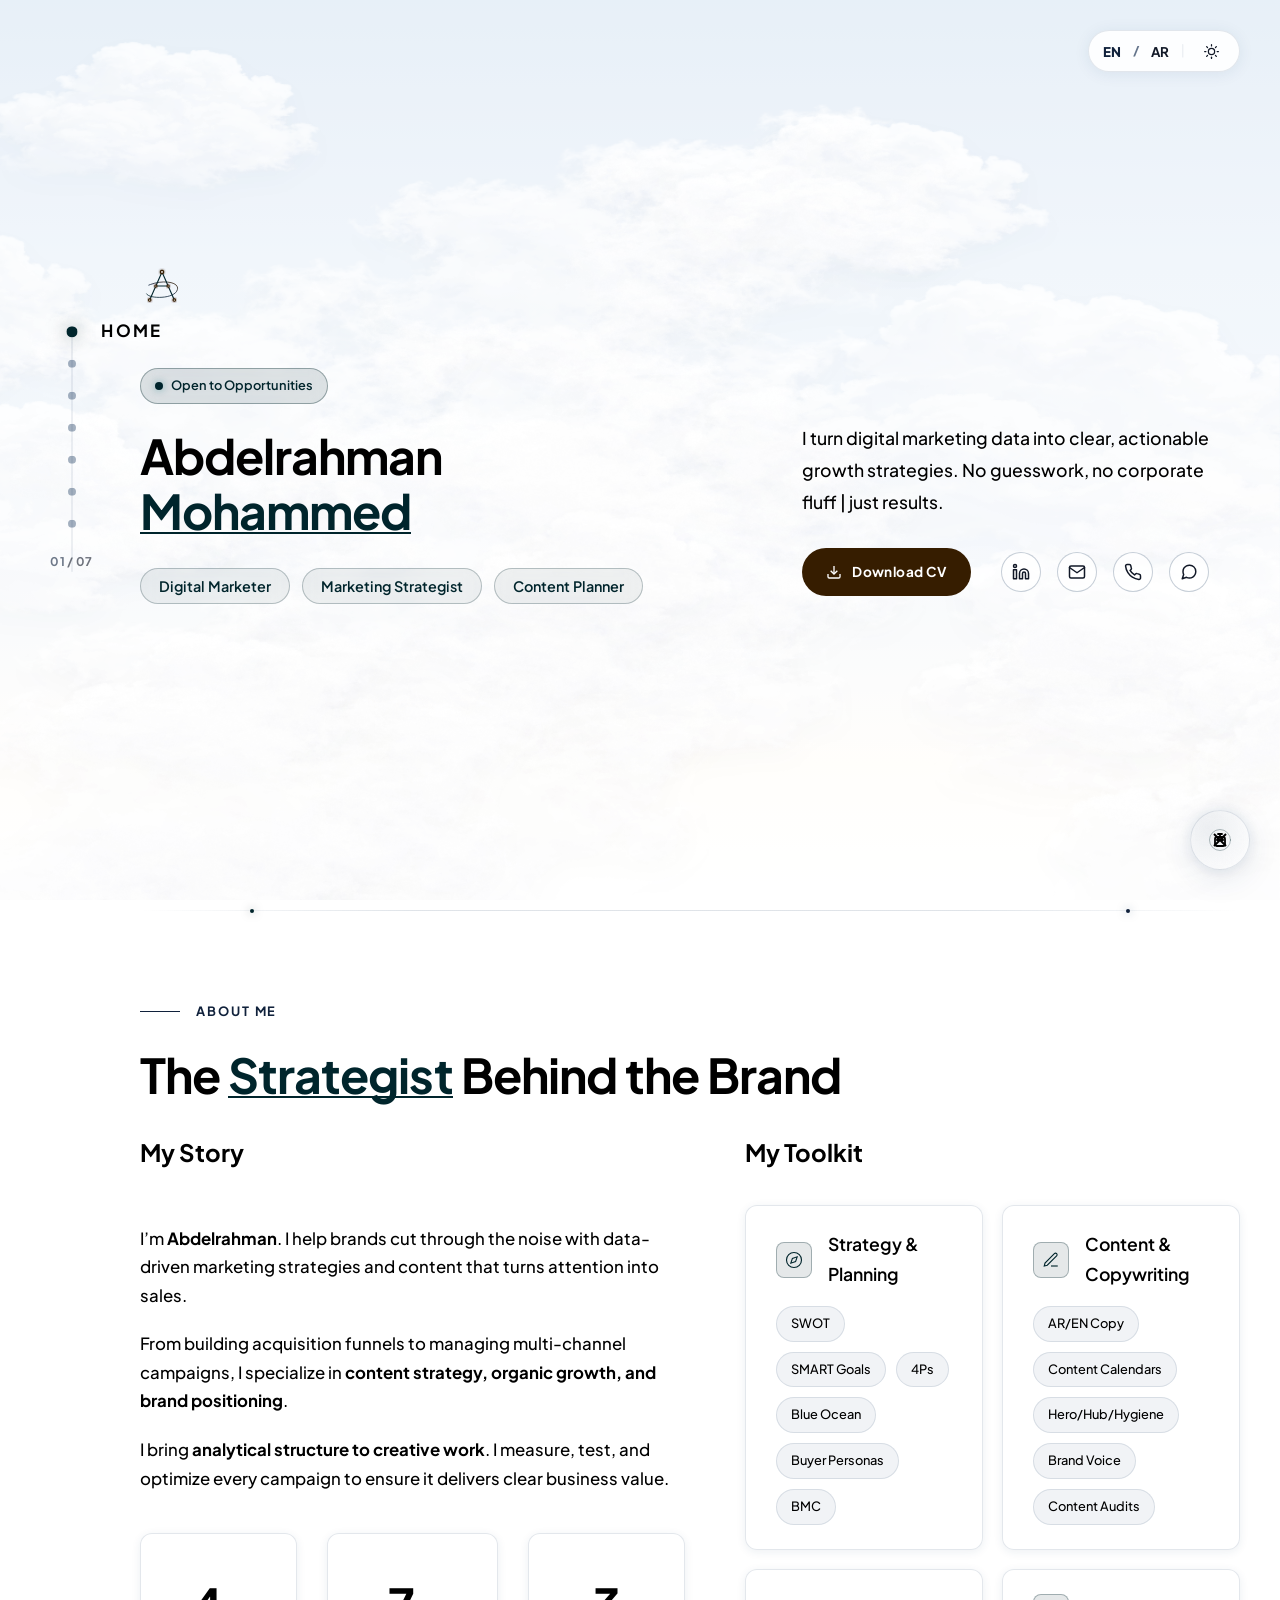
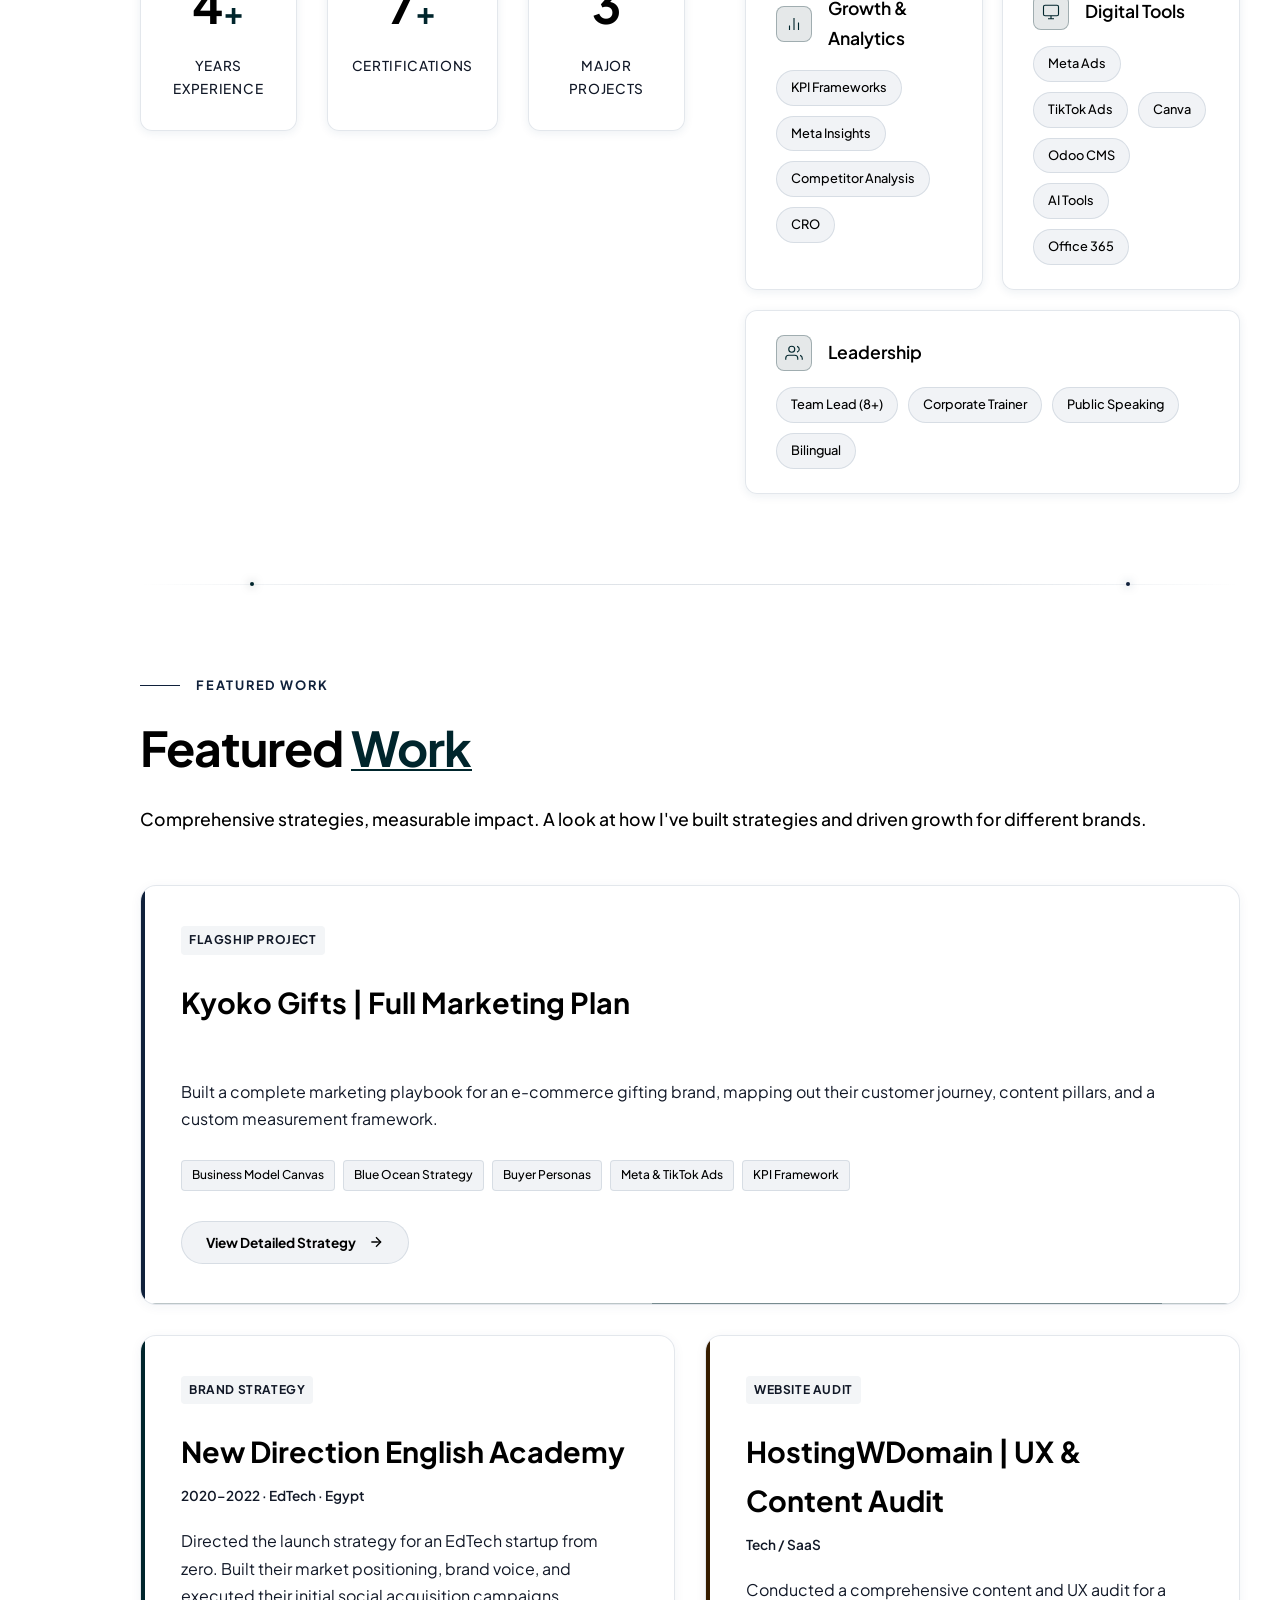
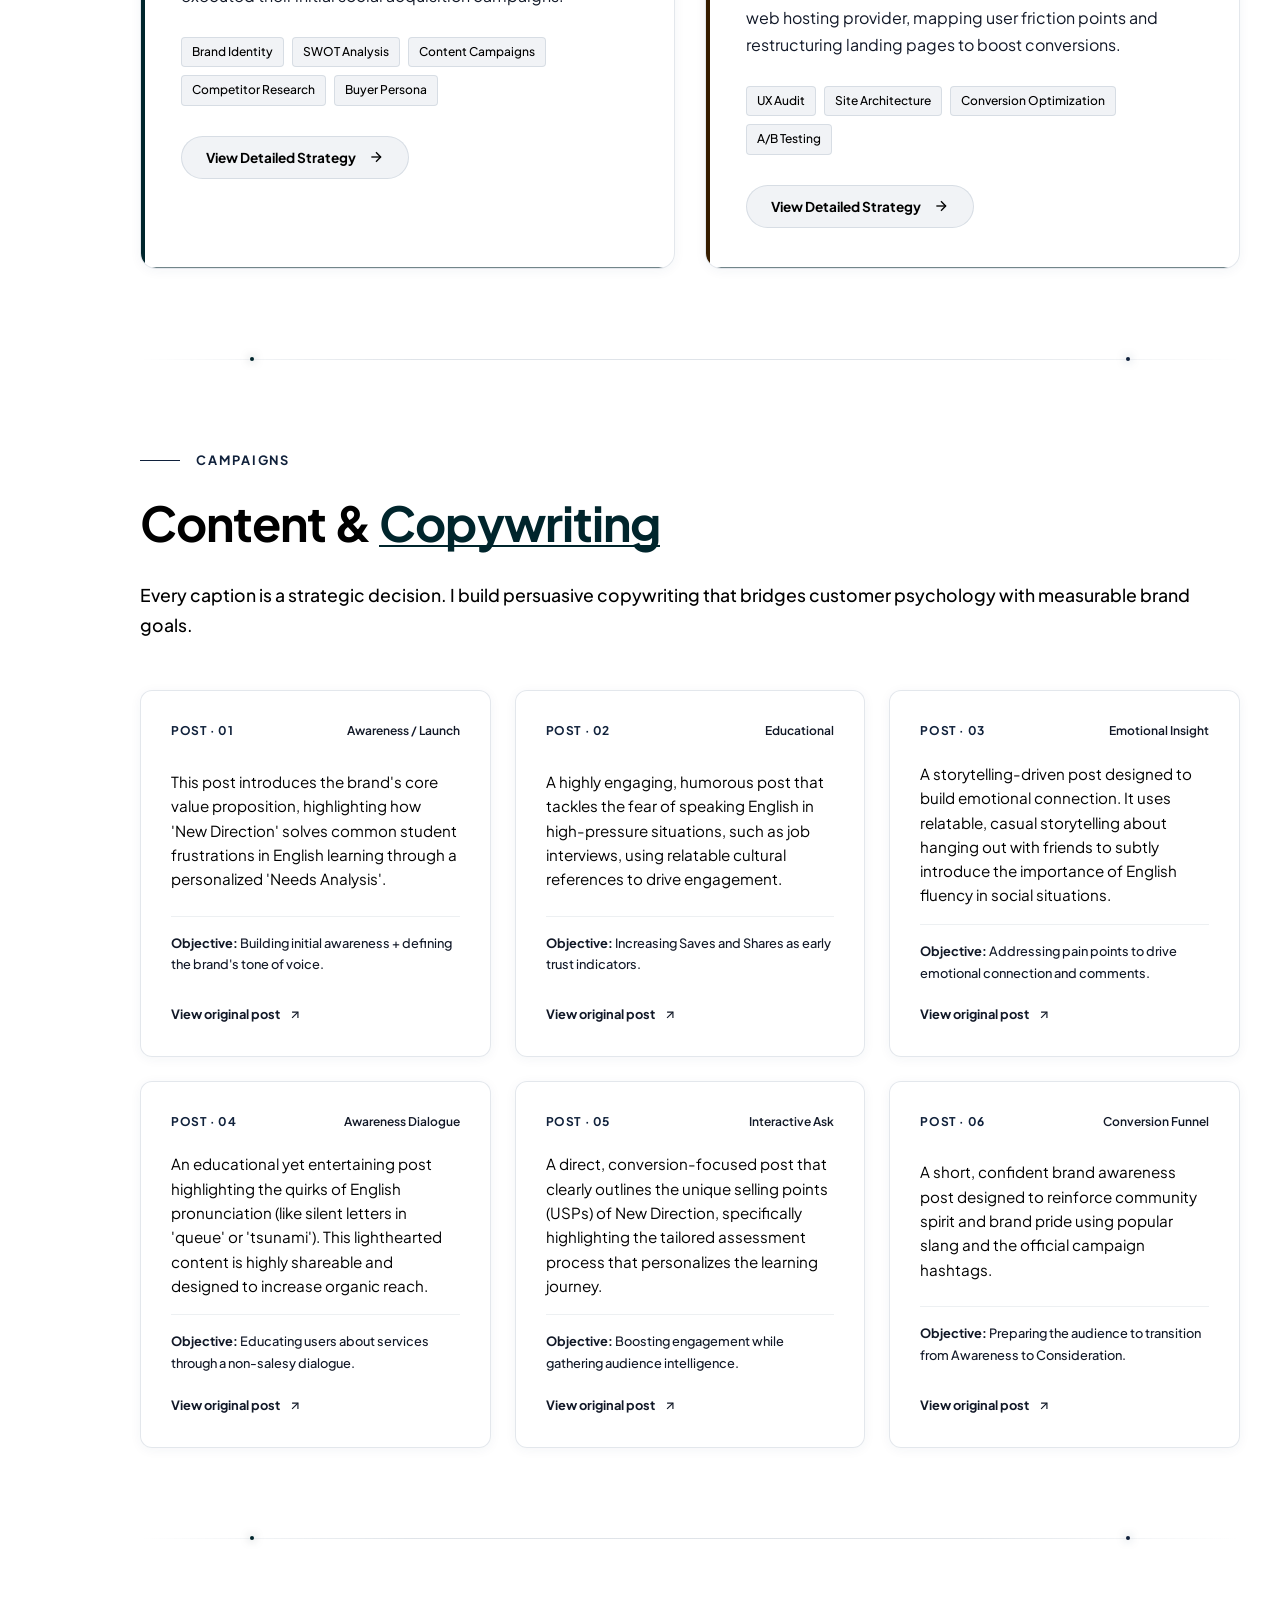
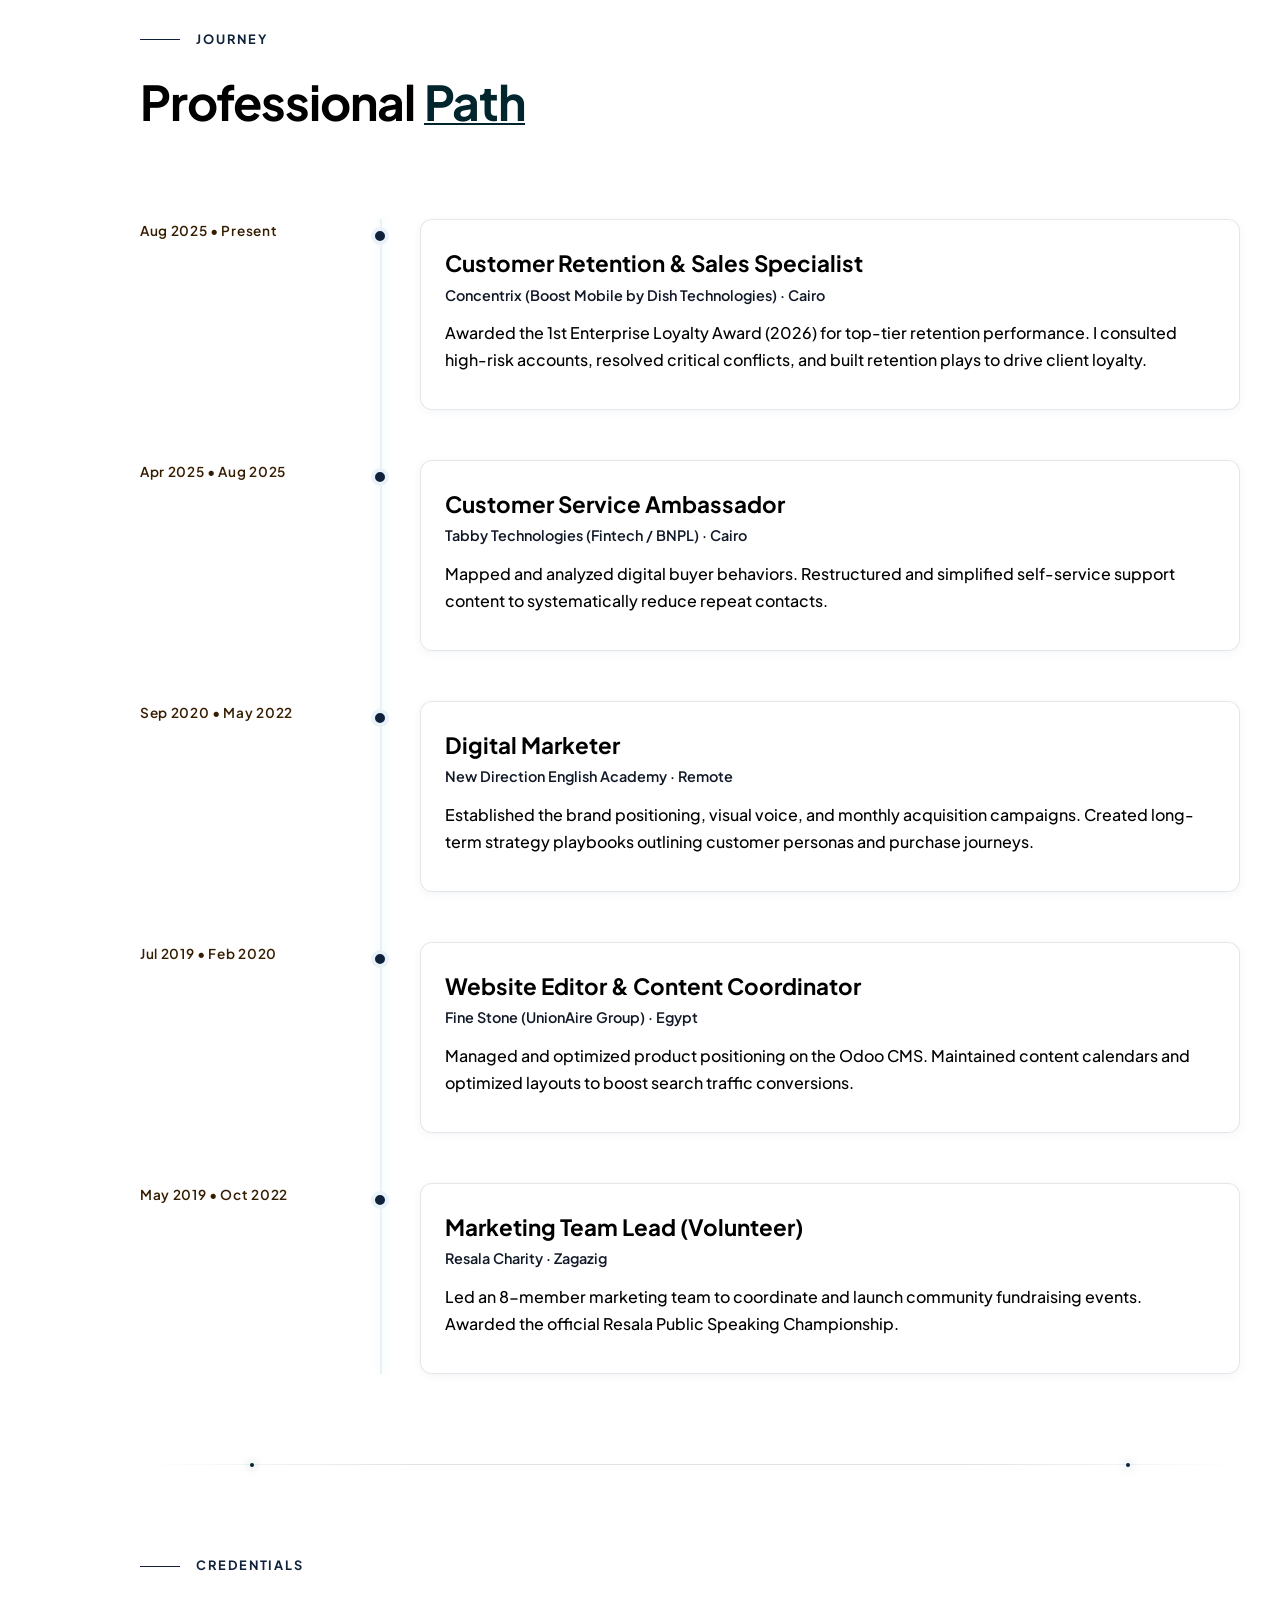
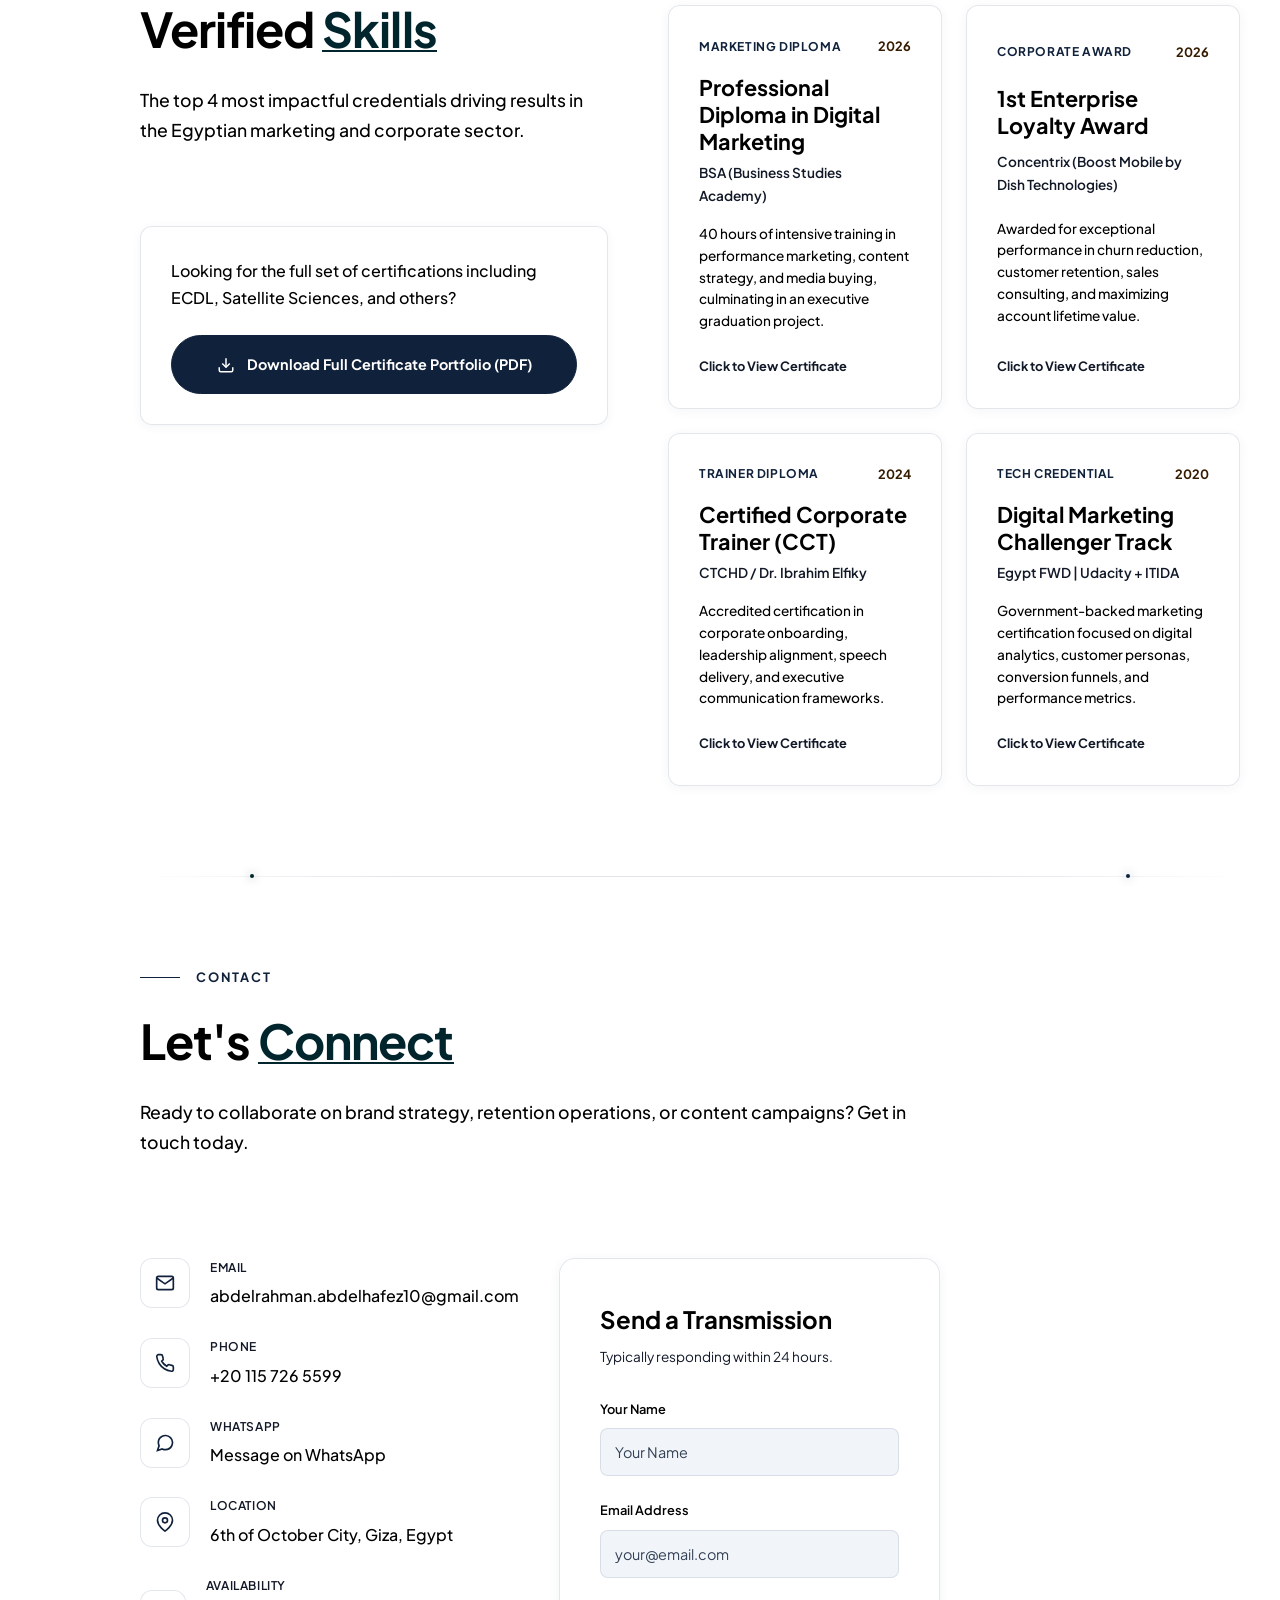
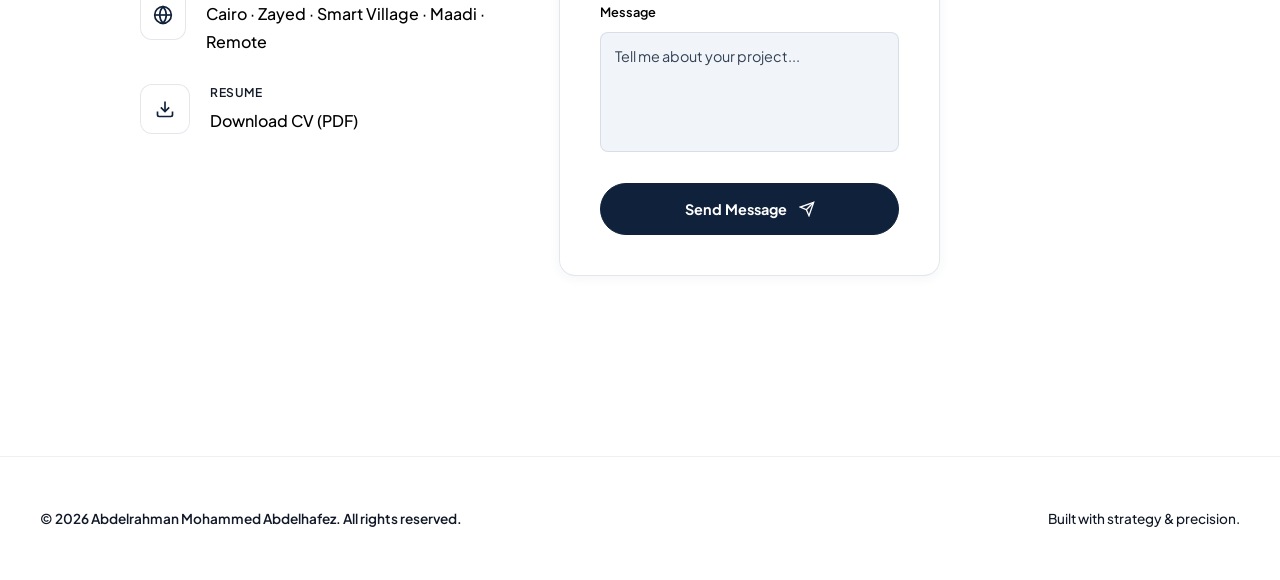
==== commit 68688c63: "Refactor: Upgraded chatbot knowledge base with real CV/certificate details and added custom robot SV" ====
--- a/index.html
+++ b/index.html
@@ -256,17 +256,21 @@
         <div class="about-layout-grid">
           <div class="about-left-col">
             <div class="about-text">
+              <h3 class="about-column-title">
+                <span class="lang-en">My Story</span>
+                <span class="lang-ar">قصتي</span>
+              </h3>
               <p class="reveal-paragraph">
                 <span class="lang-en">I’m <strong>Abdelrahman</strong>. I help brands cut through the noise with data-driven marketing strategies and content that turns attention into sales.</span>
-                <span class="lang-ar">أنا <strong>عبد الرحمن</strong>. بساعد الشركات والبراندات تثبت مكانتها في السوق باستراتيجيات تسويق ومحتوى مبنية على دراسة الأرقام والبيانات، عشان نوصل لنتائج ونمو مستمر.</span>
+                <span class="lang-ar">أنا <strong>عبد الرحمن</strong>. أساعد الشركات والعلامات التجارية في ترسيخ مكانتها في السوق من خلال استراتيجيات تسويقية ومحتوى هادف قائم على تحليل البيانات والأرقام، لضمان تحقيق نتائج ملموسة ونمو مستدام.</span>
               </p>
               <p class="reveal-paragraph">
                 <span class="lang-en">From building acquisition funnels to managing multi-channel campaigns, I specialize in <strong>content strategy, organic growth, and brand positioning</strong>.</span>
-                <span class="lang-ar">خبرتي بتتركز في <strong>تخطيط استراتيجيات المحتوى، وتتطوير حضور العلامة التجارية على السوشيال ميديا</strong>. ببدأ معاك من أول دراسة سلوك عميلك ورسم مسار الشراء، لحد إطلاق حملات إعلانية متكاملة تحقق أهدافك.</span>
+                <span class="lang-ar">تتركز خبرتي المهنية في <strong>تخطيط استراتيجيات المحتوى وتطوير حضور العلامة التجارية عبر قنوات التواصل الرقمي</strong>. أبدأ معك بدراسة سلوك العميل وتصميم رحلة الشراء بدقة، وحتى إطلاق حملات إعلانية متكاملة تحقق أهدافك البيعية والتسويقية.</span>
               </p>
               <p class="reveal-paragraph">
                 <span class="lang-en">I bring <strong>analytical structure to creative work</strong>. I measure, test, and optimize every campaign to ensure it delivers clear business value.</span>
-                <span class="lang-ar">بهتم <strong>بدمج التفكير المنظم مع اللمسة الإبداعية</strong>؛ بقيس الأداء وبحلل النتائج وبطوّر الخطط باستمرار عشان نحقق أفضل نتائج ونضمن نمو مستمر لمشروعك.</span>
+                <span class="lang-ar">أحرص دائماً على <strong>دمج التفكير التحليلي المنظم مع اللمسة الإبداعية الفريدة</strong>؛ حيث أقيس الأداء وأحلل النتائج وأطور الخطط باستمرار لضمان الوصول لأفضل العوائد الاستثمارية ونمو أعمالك.</span>
               </p>
             </div>
             <div class="stats-grid">
@@ -292,8 +296,7 @@
               <h3 class="skills-title">
                 <span class="lang-en">My Toolkit</span>
                 <span class="lang-ar">المهارات والقدرات</span>
-              </h3>
-              <div class="skills-grid">
+              </h3><div class="skills-grid">
                 <div class="skill-category reveal-card" data-drawer="drawer-toolkit-strategy">
                   <div class="category-header">
                     <span class="cat-icon"><svg viewBox="0 0 24 24" fill="none" stroke="currentColor" stroke-width="1.5"><circle cx="12" cy="12" r="10"/><polygon points="16.24 7.76 14.12 14.12 7.76 16.24 9.88 9.88 16.24 7.76"/></svg></span>
@@ -301,12 +304,12 @@
                     <h4 class="lang-ar">الاستراتيجية والتخطيط</h4>
                   </div>
                   <div class="tags-list">
-                    <span class="tag lang-en">SWOT</span><span class="tag lang-ar">تحليل سوات الاستراتيجي</span>
-                    <span class="tag lang-en">SMART Goals</span><span class="tag lang-ar">صياغة الأهداف الذكية</span>
-                    <span class="tag lang-en">4Ps</span><span class="tag lang-ar">المزيج التسويقي الرباعي</span>
-                    <span class="tag lang-en">Blue Ocean</span><span class="tag lang-ar">استراتيجية المحيط الأزرق</span>
-                    <span class="tag lang-en">Buyer Personas</span><span class="tag lang-ar">تحديد شخصية العميل</span>
-                    <span class="tag lang-en">BMC</span><span class="tag lang-ar">مخطط نموذج العمل التجاري</span>
+                    <span class="tag lang-en" data-funnel="awareness">SWOT</span><span class="tag lang-ar" data-funnel="awareness">تحليل سوات الاستراتيجي</span>
+                    <span class="tag lang-en" data-funnel="consideration">SMART Goals</span><span class="tag lang-ar" data-funnel="consideration">صياغة الأهداف الذكية</span>
+                    <span class="tag lang-en" data-funnel="conversion">4Ps</span><span class="tag lang-ar" data-funnel="conversion">المزيج التسويقي الرباعي</span>
+                    <span class="tag lang-en" data-funnel="retention">Blue Ocean</span><span class="tag lang-ar" data-funnel="retention">استراتيجية المحيط الأزرق</span>
+                    <span class="tag lang-en" data-funnel="awareness">Buyer Personas</span><span class="tag lang-ar" data-funnel="awareness">تحديد شخصية العميل</span>
+                    <span class="tag lang-en" data-funnel="awareness">BMC</span><span class="tag lang-ar" data-funnel="awareness">مخطط نموذج العمل التجاري</span>
                   </div>
                 </div>
                 <div class="skill-category reveal-card" data-drawer="drawer-toolkit-content">
@@ -316,11 +319,11 @@
                     <h4 class="lang-ar">المحتوى وكتابة الإعلانات</h4>
                   </div>
                   <div class="tags-list">
-                    <span class="tag lang-en">AR/EN Copy</span><span class="tag lang-ar">كتابة نصوص ثنائية اللغة</span>
-                    <span class="tag lang-en">Content Calendars</span><span class="tag lang-ar">تخطيط وجدولة المحتوى</span>
-                    <span class="tag lang-en">Hero/Hub/Hygiene</span><span class="tag lang-ar">هيكلة وتصنيف المحتوى</span>
-                    <span class="tag lang-en">Brand Voice</span><span class="tag lang-ar">تحديد نبرة صوت العلامة</span>
-                    <span class="tag lang-en">Content Audits</span><span class="tag lang-ar">تدقيق وتقييم المحتوى</span>
+                    <span class="tag lang-en" data-funnel="awareness">AR/EN Copy</span><span class="tag lang-ar" data-funnel="awareness">كتابة نصوص ثنائية اللغة</span>
+                    <span class="tag lang-en" data-funnel="consideration">Content Calendars</span><span class="tag lang-ar" data-funnel="consideration">تخطيط وجدولة المحتوى</span>
+                    <span class="tag lang-en" data-funnel="consideration">Hero/Hub/Hygiene</span><span class="tag lang-ar" data-funnel="consideration">هيكلة وتصنيف المحتوى</span>
+                    <span class="tag lang-en" data-funnel="awareness">Brand Voice</span><span class="tag lang-ar" data-funnel="awareness">تحديد نبرة صوت العلامة</span>
+                    <span class="tag lang-en" data-funnel="retention">Content Audits</span><span class="tag lang-ar" data-funnel="retention">تدقيق وتقييم المحتوى</span>
                   </div>
                 </div>
                 <div class="skill-category reveal-card" data-drawer="drawer-toolkit-growth">
@@ -330,10 +333,10 @@
                     <h4 class="lang-ar">النمو والتحليلات</h4>
                   </div>
                   <div class="tags-list">
-                    <span class="tag lang-en">KPI Frameworks</span><span class="tag lang-ar">مؤشرات قياس الأداء</span>
-                    <span class="tag lang-en">Meta Insights</span><span class="tag lang-ar">تحليلات منصات ميتا</span>
-                    <span class="tag lang-en">Competitor Analysis</span><span class="tag lang-ar">دراسة وتحليل المنافسين</span>
-                    <span class="tag lang-en">CRO</span><span class="tag lang-ar">تحسين معدل التحويل</span>
+                    <span class="tag lang-en" data-funnel="retention">KPI Frameworks</span><span class="tag lang-ar" data-funnel="retention">مؤشرات قياس الأداء</span>
+                    <span class="tag lang-en" data-funnel="consideration">Meta Insights</span><span class="tag lang-ar" data-funnel="consideration">تحليلات منصات ميتا</span>
+                    <span class="tag lang-en" data-funnel="awareness">Competitor Analysis</span><span class="tag lang-ar" data-funnel="awareness">دراسة وتحليل المنافسين</span>
+                    <span class="tag lang-en" data-funnel="conversion">CRO</span><span class="tag lang-ar" data-funnel="conversion">تحسين معدل التحويل</span>
                   </div>
                 </div>
                 <div class="skill-category reveal-card" data-drawer="drawer-toolkit-tools">
@@ -343,12 +346,12 @@
                     <h4 class="lang-ar">الأدوات الرقمية</h4>
                   </div>
                   <div class="tags-list">
-                    <span class="tag"><span class="lang-en">Meta Ads</span><span class="lang-ar">إعلانات ميتا</span></span>
-                    <span class="tag"><span class="lang-en">TikTok Ads</span><span class="lang-ar">إعلانات تيك توك</span></span>
-                    <span class="tag"><span class="lang-en">Canva</span><span class="lang-ar">كانفا للتصميم</span></span>
-                    <span class="tag"><span class="lang-en">Odoo CMS</span><span class="lang-ar">نظام أودو لإدارة المحتوى</span></span>
-                    <span class="tag"><span class="lang-en">AI Tools</span><span class="lang-ar">أدوات الذكاء الاصطناعي</span></span>
-                    <span class="tag"><span class="lang-en">Office 365</span><span class="lang-ar">حزمة أوفيس ٣٦٥</span></span>
+                    <span class="tag" data-funnel="conversion"><span class="lang-en">Meta Ads</span><span class="lang-ar">إعلانات ميتا</span></span>
+                    <span class="tag" data-funnel="conversion"><span class="lang-en">TikTok Ads</span><span class="lang-ar">إعلانات تيك توك</span></span>
+                    <span class="tag" data-funnel="awareness"><span class="lang-en">Canva</span><span class="lang-ar">كانفا للتصميم</span></span>
+                    <span class="tag" data-funnel="consideration"><span class="lang-en">Odoo CMS</span><span class="lang-ar">نظام أودو لإدارة المحتوى</span></span>
+                    <span class="tag" data-funnel="consideration"><span class="lang-en">AI Tools</span><span class="lang-ar">أدوات الذكاء الاصطناعي</span></span>
+                    <span class="tag" data-funnel="consideration"><span class="lang-en">Office 365</span><span class="lang-ar">حزمة أوفيس ٣٦٥</span></span>
                   </div>
                 </div>
                 <div class="skill-category reveal-card" data-drawer="drawer-toolkit-leadership">
@@ -358,10 +361,10 @@
                     <h4 class="lang-ar">القيادة والتدريب</h4>
                   </div>
                   <div class="tags-list">
-                    <span class="tag lang-en">Team Lead (8+)</span><span class="tag lang-ar">إدارة وقيادة الفرق</span>
-                    <span class="tag lang-en">Corporate Trainer</span><span class="tag lang-ar">مدرب شركات معتمد</span>
-                    <span class="tag lang-en">Public Speaking</span><span class="tag lang-ar">الخطابة والتحدث أمام الجمهور</span>
-                    <span class="tag lang-en">Bilingual</span><span class="tag lang-ar">إتقان اللغتين العربية والإنجليزية</span>
+                    <span class="tag lang-en" data-funnel="retention">Team Lead (8+)</span><span class="tag lang-ar" data-funnel="retention">إدارة وقيادة الفرق</span>
+                    <span class="tag lang-en" data-funnel="retention">Corporate Trainer</span><span class="tag lang-ar" data-funnel="retention">مدرب شركات معتمد</span>
+                    <span class="tag lang-en" data-funnel="awareness">Public Speaking</span><span class="tag lang-ar" data-funnel="awareness">الخطابة والتحدث أمام الجمهور</span>
+                    <span class="tag lang-en" data-funnel="awareness">Bilingual</span><span class="tag lang-ar" data-funnel="awareness">إتقان اللغتين العربية والإنجليزية</span>
                   </div>
                 </div>
               </div>
@@ -404,7 +407,7 @@
               </p>
               <p class="project-card-desc">
                 <span class="lang-en">Built a complete marketing playbook for an e-commerce gifting brand, mapping out their customer journey, content pillars, and a custom measurement framework.</span>
-                <span class="lang-ar">صممت خطة تسويق متكاملة لبراند هدايا وتجارة إلكترونية؛ وضعت فيها استراتيجية المحتوى، ورسمت رحلة العميل بالكامل مع تحديد مؤشرات قياس النجاح.</span>
+                <span class="lang-ar">قمت بإعداد خطة تسويقية شاملة لعلامة تجارية متخصصة في الهدايا والتجارة الإلكترونية، حيث صممت استراتيجية المحتوى ورسمت رحلة العميل بالكامل مع تحديد دقيق لمؤشرات قياس النجاح (KPIs).</span>
               </p>
               <div class="project-card-tags">
                 <span class="lang-en">Business Model Canvas</span><span class="lang-ar">مخطط نموذج العمل</span>
@@ -449,7 +452,7 @@
               </p>
               <p class="project-card-desc">
                 <span class="lang-en">Directed the launch strategy for an EdTech startup from zero. Built their market positioning, brand voice, and executed their initial social acquisition campaigns.</span>
-                <span class="lang-ar">قدت استراتيجية الإطلاق بالكامل لأكاديمية تعليمية ناشئة في مجال تكنولوجيا التعليم. بدأت معاهم من الصفر؛ من أول بناء الهوية وتحديد مكانتها في السوق، لحد تصميم وإطلاق أولى حملات السوشيال ميديا.</span>
+                <span class="lang-ar">أدرت استراتيجية الإطلاق بالكامل لشركة ناشئة في قطاع تكنولوجيا التعليم. قمت بتأسيس الهوية التجارية وتحديد تموضعها في السوق من الصفر، ووصولاً إلى تصميم وإطلاق أولى حملات الاستحواذ عبر شبكات التواصل الاجتماعي.</span>
               </p>
               <div class="project-card-tags">
                 <span class="lang-en">Brand Identity</span><span class="lang-ar">هوية العلامة التجارية</span>
@@ -468,7 +471,7 @@
               <div class="peek-title lang-en">Key Highlight: Brand Foundation</div>
               <div class="peek-title lang-ar">الركيزة الأساسية: ركائز وتأسيس الهوية التجارية</div>
               <div class="peek-desc lang-en">Logo direction, colour palette, tone of voice, and positioning, differentiating from established English-learning academies.</div>
-              <div class="peek-desc lang-ar">توجيه تصميم اللوجو، اختيار باليتة الألوان ونبرة صوت العلامة التجارية، مع تحديد التموضع اللي يميزها عن أكاديميات تعليم الإنجليزي القديمة.</div>
+              <div class="peek-desc lang-ar">توجيه تصميم الشعار، اختيار لوحة الألوان ونبرة صوت العلامة التجارية، مع تحديد التموضع التنافسي الذي يميزها عن أكاديميات تعليم اللغة الإنجليزية التقليدية.</div>
               <div class="peek-hint lang-en">
                 <svg width="12" height="12" viewBox="0 0 24 24" fill="none" stroke="currentColor" stroke-width="2" style="vertical-align: middle; margin-right: 4px;"><line x1="5" y1="12" x2="19" y2="12"/><polyline points="12 5 19 12 12 19"/></svg>Click to view strategy
               </div>
@@ -494,7 +497,7 @@
               </p>
               <p class="project-card-desc">
                 <span class="lang-en">Conducted a comprehensive content and UX audit for a web hosting provider, mapping user friction points and restructuring landing pages to boost conversions.</span>
-                <span class="lang-ar">عملت تقييم وتدقيق شامل لتجربة المستخدم ومستوى المحتوى لموقع استضافة ويب شهير. حددت نقاط التسرب اللي بتخلي العميل يخرج من الموقع، وأعدت صياغة صفحات الهبوط لزيادة المبيعات.</span>
+                <span class="lang-ar">أجريت تدقيقاً شاملاً للمحتوى وتجربة المستخدم (UX Audit) لمنصة استضافة ويب شهيرة. قمت برصد نقاط تسرب الزوار وعقبات التحويل، وأعدت هيكلة وصياغة صفحات الهبوط لرفع معدلات التحويل والمبيعات.</span>
               </p>
               <div class="project-card-tags">
                 <span class="lang-en">UX Audit</span><span class="lang-ar">تدقيق تجربة المستخدم</span>
@@ -530,7 +533,7 @@
         <div class="eyebrow-split">
           <span class="line"></span>
           <span class="text lang-en">CAMPAIGNS</span>
-          <span class="text lang-ar">حملاتي</span>
+          <span class="text lang-ar">الحملات التسويقية</span>
         </div>
         <h2 class="split-reveal-heading">
           <span class="lang-en">Content &amp; <em>Copywriting</em></span>
@@ -538,7 +541,7 @@
         </h2>
         <p class="section-lead">
           <span class="lang-en">Every caption is a strategic decision. I build persuasive copywriting that bridges customer psychology with measurable brand goals.</span>
-          <span class="lang-ar">كل كلمة بكتبها وراها قرار استراتيجي مدروس. بكتب نصوص إعلانية بتربط بين علم نفس المستهلك وقوة الإقناع عشان نحقق أهداف الحملة بوضوح.</span>
+          <span class="lang-ar">كل كلمة أكتبها تنطلق من قرار استراتيجي مدروس. أصوغ نصوصاً إعلانية مقنعة تدمج بين علم نفس المستهلك وأهداف العلامة التجارية لتحقيق نتائج ملموسة وواضحة.</span>
         </p>
         <div class="posts-grid-system">
           <article class="campaign-glass-card reveal-card">
@@ -715,7 +718,7 @@
                 <span class="lang-en">Aug 2025 • Present</span>
                 <span class="lang-ar">أغسطس ٢٠٢٥ | حتى الآن</span>
               </span>
-              <div class="timeline-content">
+              <div class="timeline-content timeline-card">
                 <h3 class="timeline-role">
                   <span class="lang-en">Customer Retention &amp; Sales Specialist</span>
                   <span class="lang-ar">أخصائي مبيعات واستبقاء العملاء</span>
@@ -736,7 +739,7 @@
                 <span class="lang-en">Apr 2025 • Aug 2025</span>
                 <span class="lang-ar">أبريل ٢٠٢٥ | أغسطس ٢٠٢٥</span>
               </span>
-              <div class="timeline-content">
+              <div class="timeline-content timeline-card">
                 <h3 class="timeline-role">
                   <span class="lang-en">Customer Service Ambassador</span>
                   <span class="lang-ar">أخصائي علاقات ودعم العملاء</span>
@@ -747,7 +750,7 @@
                 </span>
                 <div class="timeline-body">
                   <p class="lang-en">Mapped and analyzed digital buyer behaviors. Restructured and simplified self-service support content to systematically reduce repeat contacts.</p>
-                  <p class="lang-ar">قمت بتحليل ورسم خرائط سلوك المشترين الرقميين لتطوير تجاربهم الاستهلاكية. عملت على إعادة هيكلة وتبسيط محتوى الدعم والأسئلة الشائعة لتقليل معدلات تكرار الشكاوى بنظام الدعم الذاتي.</p>
+                  <p class="lang-ar">قمت بتحليل ورسم خرائط سلوك المشترين الرقميين لتطوير تجاربهم الاستهلاكية، كما ساهمت في إعادة هيكلة وتبسيط محتوى الدعم والأسئلة الشائعة لتقليل معدلات تكرار الاستفسارات عبر قنوات الخدمة الذاتية.</p>
                 </div>
               </div>
             </div>
@@ -757,7 +760,7 @@
                 <span class="lang-en">Sep 2020 • May 2022</span>
                 <span class="lang-ar">سبتمبر ٢٠٢٠ | مايو ٢٠٢٢</span>
               </span>
-              <div class="timeline-content">
+              <div class="timeline-content timeline-card">
                 <h3 class="timeline-role">
                   <span class="lang-en">Digital Marketer</span>
                   <span class="lang-ar">أخصائي تسويق رقمي</span>
@@ -778,7 +781,7 @@
                 <span class="lang-en">Jul 2019 • Feb 2020</span>
                 <span class="lang-ar">يوليو ٢٠١٩ | فبراير ٢٠٢٠</span>
               </span>
-              <div class="timeline-content">
+              <div class="timeline-content timeline-card">
                 <h3 class="timeline-role">
                   <span class="lang-en">Website Editor &amp; Content Coordinator</span>
                   <span class="lang-ar">مسؤول تحرير المواقع الإلكترونية وتنسيق المحتوى</span>
@@ -799,7 +802,7 @@
                 <span class="lang-en">May 2019 • Oct 2022</span>
                 <span class="lang-ar">مايو ٢٠١٩ | أكتوبر ٢٠٢٢</span>
               </span>
-              <div class="timeline-content">
+              <div class="timeline-content timeline-card">
                 <h3 class="timeline-role">
                   <span class="lang-en">Marketing Team Lead (Volunteer)</span>
                   <span class="lang-ar">قائد فريق التسويق (عمل تطوعي)</span>
@@ -862,7 +865,7 @@
                 <p class="cert-card-issuer"><span class="lang-en">BSA (Business Studies Academy)</span><span class="lang-ar">أكاديمية دراسات الأعمال</span></p>
                 <p class="cert-card-reason">
                   <span class="lang-en">40 hours of intensive training in performance marketing, content strategy, and media buying, culminating in an executive graduation project.</span>
-                  <span class="lang-ar">أكتر من ٤٠ ساعة تدريب مكثف على استراتيجيات تسويق الأداء، وإدارة المحتوى، وإعلانات السوشيال ميديا، مع تقديم مشروع تخرج عملي متكامل مقدّر جداً في سوق العمل.</span>
+                  <span class="lang-ar">أكثر من ٤٠ ساعة من التدريب المكثف على تسويق الأداء (Performance Marketing)، استراتيجيات المحتوى، وإعلانات منصات التواصل الاجتماعي، والتي توجت بمشروع تخرج عملي متكامل يركز على متطلبات السوق الفعلي.</span>
                 </p>
                 <span class="cert-view-prompt lang-en">Click to View Certificate</span>
                 <span class="cert-view-prompt lang-ar">عرض الشهادة</span>
@@ -881,7 +884,7 @@
                 <p class="cert-card-issuer"><span class="lang-en">Concentrix (Boost Mobile by Dish Technologies)</span><span class="lang-ar">كونسنتريكس (بوست موبايل - ديش تكنولوجيز)</span></p>
                 <p class="cert-card-reason">
                   <span class="lang-en">Awarded for exceptional performance in churn reduction, customer retention, sales consulting, and maximizing account lifetime value.</span>
-                  <span class="lang-ar">تكريم رسمي للأداء الاستثنائي والنجاح الفعلي في تقليل خسارة العملاء والحفاظ عليهم، وتوطيد ولائهم للعلامة التجارية، وتقديم استشارات مبيعات بتزود القيمة الدائمة لكل عميل.</span>
+                  <span class="lang-ar">تكريم رسمي للأداء الاستثنائي والنجاح الفعلي في خفض معدل خسارة العملاء وتوطيد ولائهم للمؤسسة، مع تقديم استشارات بيعية ترفع من القيمة الدائمة للعملاء (LTV).</span>
                 </p>
                 <span class="cert-view-prompt lang-en">Click to View Certificate</span>
                 <span class="cert-view-prompt lang-ar">عرض الشهادة</span>
@@ -900,7 +903,7 @@
                 <p class="cert-card-issuer"><span class="lang-en">CTCHD / Dr. Ibrahim Elfiky</span><span class="lang-ar">المركز الكندي للتنمية البشرية / د. إبراهيم الفقي</span></p>
                 <p class="cert-card-reason">
                   <span class="lang-en">Accredited certification in corporate onboarding, leadership alignment, speech delivery, and executive communication frameworks.</span>
-                  <span class="lang-ar">اعتماد دولي بيثبت الكفاءة في تصميم وتقديم برامج التدريب لموظفي الشركات الجدد، وبناء الكوادر القيادية، مع مهارات الإلقاء والتواصل التنفيذي الفعال.</span>
+                  <span class="lang-ar">شهادة معتمدة تثبت الكفاءة في تصميم وتقديم البرامج التدريبية لتأهيل الكوادر، وتوجيه القيادات، وتطوير مهارات الإلقاء والتواصل التنفيذي الفعال.</span>
                 </p>
                 <span class="cert-view-prompt lang-en">Click to View Certificate</span>
                 <span class="cert-view-prompt lang-ar">عرض الشهادة</span>
@@ -919,7 +922,7 @@
                 <p class="cert-card-issuer"><span class="lang-en">Egypt FWD | Udacity + ITIDA</span><span class="lang-ar">مبادرة مستقبلنا رقمي | يوداسيتي وهيئة تنمية صناعة تكنولوجيا المعلومات</span></p>
                 <p class="cert-card-reason">
                   <span class="lang-en">Government-backed marketing certification focused on digital analytics, customer personas, conversion funnels, and performance metrics.</span>
-                  <span class="lang-ar">اعتماد تسويقي دولي مدعوم من وزارة الاتصالات المصرية ويوداسيتي، بيركز على تحليلات الأداء الرقمي، بناء شخصية العميل المستهدف، وتصميم أقماع المبيعات الرقمية.</span>
+                  <span class="lang-ar">اعتماد تسويقي دولي مدعوم من وزارة الاتصالات وتكنولوجيا المعلومات المصرية بالتعاون مع Udacity، يركز على تحليلات الأداء الرقمي، بناء شخصية العميل المستهدف، وتصميم أقماع المبيعات وتحسين معدلات التحويل.</span>
                 </p>
                 <span class="cert-view-prompt lang-en">Click to View Certificate</span>
                 <span class="cert-view-prompt lang-ar">عرض الشهادة</span>
@@ -1095,7 +1098,7 @@
         <div class="drawer-body">
           <p class="drawer-intro-desc">
             <span class="lang-en">Built a complete marketing playbook for an e-commerce gifting brand, mapping out their customer journey, content pillars, and a custom measurement framework.</span>
-            <span class="lang-ar">صممت خطة تسويق متكاملة لبراند هدايا وتجارة إلكترونية؛ وضعت فيها استراتيجية المحتوى، ورسمت رحلة العميل بالكامل مع تحديد مؤشرات قياس النجاح.</span>
+            <span class="lang-ar">قمت بإعداد خطة تسويقية شاملة لعلامة تجارية متخصصة في الهدايا والتجارة الإلكترونية، حيث صممت استراتيجية المحتوى ورسمت رحلة العميل بالكامل مع تحديد دقيق لمؤشرات قياس النجاح (KPIs).</span>
           </p>
           <div class="drawer-tags-list">
             <span class="lang-en">Business Model Canvas</span><span class="lang-ar">مخطط نموذج العمل</span>
@@ -1162,7 +1165,7 @@
         <div class="drawer-body">
           <p class="drawer-intro-desc">
             <span class="lang-en">Directed the launch strategy for an EdTech startup from zero. Built their market positioning, brand voice, and executed their initial social acquisition campaigns.</span>
-            <span class="lang-ar">قدت استراتيجية الإطلاق بالكامل لأكاديمية تعليمية ناشئة في مجال تكنولوجيا التعليم. بدأت معاهم من الصفر؛ من أول بناء الهوية وتحديد مكانتها في السوق، لحد تصميم وإطلاق أولى حملات السوشيال ميديا.</span>
+            <span class="lang-ar">أدرت استراتيجية الإطلاق بالكامل لشركة ناشئة في قطاع تكنولوجيا التعليم. قمت بتأسيس الهوية التجارية وتحديد تموضعها في السوق من الصفر، ووصولاً إلى تصميم وإطلاق أولى حملات الاستحواذ عبر شبكات التواصل الاجتماعي.</span>
           </p>
           <div class="drawer-tags-list">
             <span class="lang-en">Brand Identity</span><span class="lang-ar">هوية العلامة التجارية</span>
@@ -1181,7 +1184,7 @@
                 <h5 class="lang-en">Brand Foundation</h5>
                 <h5 class="lang-ar">ركائز وتأسيس الهوية التجارية</h5>
                 <p class="lang-en">Logo direction, colour palette, tone of voice, and positioning, differentiating from established English-learning academies.</p>
-                <p class="lang-ar">توجيه تصميم اللوجو، اختيار باليتة الألوان ونبرة صوت العلامة التجارية، مع تحديد التموضع اللي يميزها عن أكاديميات تعليم الإنجليزي القديمة.</p>
+                <p class="lang-ar">توجيه تصميم الشعار، اختيار لوحة الألوان ونبرة صوت العلامة التجارية، مع تحديد التموضع التنافسي الذي يميزها عن أكاديميات تعليم اللغة الإنجليزية التقليدية.</p>
               </div>
               <div class="highlight-mini-card">
                 <h5 class="lang-en">Research &amp; Strategy</h5>
@@ -1229,7 +1232,7 @@
         <div class="drawer-body">
           <p class="drawer-intro-desc">
             <span class="lang-en">Conducted a comprehensive content and UX audit for a web hosting provider, mapping user friction points and restructuring landing pages to boost conversions.</span>
-            <span class="lang-ar">عملت تقييم وتدقيق شامل لتجربة المستخدم ومستوى المحتوى لموقع استضافة ويب شهير. حددت نقاط التسرب اللي بتخلي العميل يخرج من الموقع، وأعدت صياغة صفحات الهبوط لزيادة المبيعات.</span>
+            <span class="lang-ar">أجريت تدقيقاً شاملاً للمحتوى وتجربة المستخدم (UX Audit) لمنصة استضافة ويب شهيرة. قمت برصد نقاط تسرب الزوار وعقبات التحويل، وأعدت هيكلة وصياغة صفحات الهبوط لرفع معدلات التحويل والمبيعات.</span>
           </p>
           <div class="drawer-tags-list">
             <span class="lang-en">UX Audit</span><span class="lang-ar">تدقيق تجربة المستخدم</span>
@@ -1523,6 +1526,64 @@
     </svg>
   </button>
 
+  <!-- Cosmic AI Chatbot Assistant -->
+  <div id="astro-chat-widget" class="chat-widget-container" aria-label="AI Assistant Chat">
+    <!-- Pulsing Chat Trigger Button -->
+        <button id="chat-trigger-btn" class="chat-trigger-btn magnetic-button" aria-label="Open AI Chatbot">
+      <div class="bot-orb-pulse"></div>
+      <svg class="chat-icon-svg" viewBox="0 0 24 24" fill="none" stroke="currentColor" stroke-width="1.8" stroke-linecap="round" stroke-linejoin="round">
+        <rect x="7" y="9" width="10" height="9" rx="2" />
+        <path d="M9 12h6" />
+        <circle cx="10" cy="11.5" r="0.8" fill="currentColor" />
+        <circle cx="14" cy="11.5" r="0.8" fill="currentColor" />
+        <path d="M12 6v3M10 6h4" />
+        <circle cx="12" cy="12" r="10.5" stroke="var(--color-cyan)" stroke-opacity="0.3" stroke-width="1" />
+      </svg>
+      <svg class="close-icon-svg hidden" viewBox="0 0 24 24" fill="none" stroke="currentColor" stroke-width="2">
+        <line x1="18" y1="6" x2="6" y2="18"/><line x1="6" y1="6" x2="18" y2="18"/>
+      </svg>
+    </button>
+
+    <!-- Chat Window Panel -->
+    <div id="chat-window-panel" class="chat-window-panel hidden" role="dialog" aria-modal="true">
+            <div class="chat-header">
+        <div class="chat-header-info">
+          <div class="chat-avatar-orb">
+            <svg class="bot-avatar-svg" viewBox="0 0 24 24" fill="none" stroke="currentColor" stroke-width="1.8" stroke-linecap="round" stroke-linejoin="round">
+              <rect x="7" y="9" width="10" height="9" rx="2" />
+              <path d="M9 12h6" />
+              <circle cx="10" cy="11.5" r="0.8" fill="currentColor" />
+              <circle cx="14" cy="11.5" r="0.8" fill="currentColor" />
+              <path d="M12 6v3M10 6h4" />
+            </svg>
+          </div>
+          <div>
+            <h4 class="chat-title lang-en">Astro-Bot</h4>
+            <h4 class="chat-title lang-ar">مساعد كوني ذكي</h4>
+            <span class="chat-subtitle lang-en">Abdelrahman's AI Agent</span>
+            <span class="chat-subtitle lang-ar">عميل عبد الرحمن الذكي</span>
+          </div>
+        </div>
+      </div>
+      
+      <!-- Messages Area -->
+      <div id="chat-messages-container" class="chat-messages-container"></div>
+      
+      <!-- Suggestion Chips -->
+      <div id="chat-suggestions-container" class="chat-suggestions-container"></div>
+
+      <!-- Input Area -->
+      <form id="chat-input-form" class="chat-input-form">
+        <input type="text" id="chat-user-input" class="chat-user-input" placeholder="Ask me anything..." aria-label="Type your question">
+        <button type="submit" id="chat-submit-btn" class="chat-submit-btn" aria-label="Send Message">
+          <svg viewBox="0 0 24 24" fill="none" stroke="currentColor" stroke-width="2">
+            <line x1="22" y1="2" x2="11" y2="13"/><polygon points="22 2 15 22 11 13 2 9 22 2"/>
+          </svg>
+        </button>
+      </form>
+    </div>
+  </div>
+
   <!-- GSAP & Lenis CDN Libraries -->
   <script src="https://cdnjs.cloudflare.com/ajax/libs/gsap/3.12.5/gsap.min.js" defer></script>
   <script src="https://cdnjs.cloudflare.com/ajax/libs/gsap/3.12.5/ScrollTrigger.min.js" defer></script>
--- a/style.css
+++ b/style.css
@@ -974,6 +974,7 @@
   margin-top: 80px;
 }
 
+.about-column-title,
 .skills-title {
   font-family: var(--font-heading);
   font-size: 1.5rem;
@@ -1003,6 +1004,36 @@
   border-color: var(--border-hover);
   transform: translateY(-5px);
   box-shadow: 0 12px 28px -8px rgba(0, 0, 0, 0.35);
+}
+
+.skill-category[data-drawer="drawer-toolkit-strategy"]:hover {
+  border-color: var(--color-gold);
+  box-shadow: 0 0 20px rgba(255, 159, 28, 0.15), 0 12px 28px -8px rgba(0, 0, 0, 0.35);
+}
+.skill-category[data-drawer="drawer-toolkit-content"]:hover {
+  border-color: var(--color-cyan);
+  box-shadow: 0 0 20px rgba(46, 196, 182, 0.15), 0 12px 28px -8px rgba(0, 0, 0, 0.35);
+}
+.skill-category[data-drawer="drawer-toolkit-growth"]:hover {
+  border-color: var(--color-gold);
+  box-shadow: 0 0 20px rgba(255, 159, 28, 0.15), 0 12px 28px -8px rgba(0, 0, 0, 0.35);
+}
+.skill-category[data-drawer="drawer-toolkit-tools"]:hover {
+  border-color: var(--color-cyan);
+  box-shadow: 0 0 20px rgba(46, 196, 182, 0.15), 0 12px 28px -8px rgba(0, 0, 0, 0.35);
+}
+.skill-category[data-drawer="drawer-toolkit-leadership"]:hover {
+  border-color: var(--color-gold);
+  box-shadow: 0 0 20px rgba(255, 159, 28, 0.15), 0 12px 28px -8px rgba(0, 0, 0, 0.35);
+}
+
+.skill-category[data-drawer*="strategy"] .tag:hover,
+.skill-category[data-drawer*="growth"] .tag:hover,
+.skill-category[data-drawer*="leadership"] .tag:hover {
+  background: rgba(255, 159, 28, 0.08);
+  border-color: rgba(255, 159, 28, 0.4);
+  color: var(--color-gold);
+  box-shadow: 0 4px 12px rgba(255, 159, 28, 0.15);
 }
 
 .category-header {
@@ -1347,7 +1378,8 @@
   bottom: 0;
   left: 0;
   width: 2px;
-  background: rgba(255, 255, 255, 0.05);
+  background: rgba(255, 255, 255, 0.08);
+  box-shadow: 0 0 10px rgba(46, 196, 182, 0.15);
 }
 
 .spine-progress {
@@ -1356,7 +1388,8 @@
   left: 0;
   width: 100%;
   height: 0%;
-  background: var(--color-gold);
+  background: linear-gradient(to bottom, var(--color-cyan), var(--color-violet));
+  box-shadow: 0 0 12px rgba(46, 196, 182, 0.6);
   transition: height 0.1s ease-out;
 }
 
@@ -1378,27 +1411,60 @@
   height: 18px;
   border-radius: 50%;
   border: 4px solid var(--bg-primary);
-  background: var(--text-dark);
   transition: transform 0.4s cubic-bezier(0.16, 1, 0.3, 1), background-color 0.4s cubic-bezier(0.16, 1, 0.3, 1), box-shadow 0.4s cubic-bezier(0.16, 1, 0.3, 1);
+}
+
+.timeline-dot.bg-cyan {
+  background: var(--color-cyan);
+  animation: starNodePulseCyan 3s infinite ease-in-out;
+}
+.timeline-dot.bg-gold {
+  background: var(--color-gold);
+  animation: starNodePulseGold 3s infinite ease-in-out;
+}
+.timeline-dot.bg-purple {
+  background: var(--color-purple);
+  animation: starNodePulsePurple 3s infinite ease-in-out;
 }
 
 .timeline-item:hover .timeline-dot,
 .timeline-item.active .timeline-dot {
-  transform: scale(1.3);
-  box-shadow: 0 0 12px var(--color-cyan);
-  background: var(--color-cyan);
-}
-
-.timeline-item.active .timeline-dot {
-  animation: timelineDotPulse 2s infinite ease-in-out;
-}
-
-@keyframes timelineDotPulse {
+  transform: scale(1.3) !important;
+  box-shadow: 0 0 20px var(--color-cyan) !important;
+  background: var(--color-cyan) !important;
+  animation: none !important;
+}
+
+@keyframes starNodePulseCyan {
   0%, 100% {
-    box-shadow: 0 0 6px rgba(46, 196, 182, 0.6);
+    transform: scale(1);
+    box-shadow: 0 0 6px rgba(46, 196, 182, 0.25);
   }
   50% {
-    box-shadow: 0 0 16px rgba(46, 196, 182, 0.9);
+    transform: scale(1.15);
+    box-shadow: 0 0 16px rgba(46, 196, 182, 0.7);
+  }
+}
+
+@keyframes starNodePulseGold {
+  0%, 100% {
+    transform: scale(1);
+    box-shadow: 0 0 6px rgba(255, 159, 28, 0.25);
+  }
+  50% {
+    transform: scale(1.15);
+    box-shadow: 0 0 16px rgba(255, 159, 28, 0.7);
+  }
+}
+
+@keyframes starNodePulsePurple {
+  0%, 100% {
+    transform: scale(1);
+    box-shadow: 0 0 6px rgba(39, 76, 119, 0.25);
+  }
+  50% {
+    transform: scale(1.15);
+    box-shadow: 0 0 16px rgba(39, 76, 119, 0.7);
   }
 }
 
@@ -1441,6 +1507,23 @@
 
 .timeline-body strong {
   color: var(--text-primary);
+}
+
+.timeline-card {
+  background: var(--bg-card);
+  border: 1px solid var(--border-color);
+  border-radius: 12px;
+  padding: 24px;
+  backdrop-filter: blur(12px);
+  -webkit-backdrop-filter: blur(12px);
+  transition: var(--transition-smooth);
+}
+
+.timeline-card:hover {
+  background: var(--bg-card-hover);
+  border-color: var(--border-hover);
+  transform: translateY(-4px);
+  box-shadow: 0 12px 28px -8px rgba(0, 0, 0, 0.35);
 }
 
 /* ----- 11. CREDENTIALS ----- */
@@ -1866,6 +1949,48 @@
 @keyframes btnSpin {
   from { transform: rotate(0deg); }
   to { transform: rotate(360deg); }
+}
+
+/* Button Shimmer Effect */
+.btn-cv-download,
+.btn-submit-form,
+.btn-full-download,
+.btn-drawer-download {
+  position: relative;
+  overflow: hidden;
+}
+
+.btn-cv-download::after,
+.btn-submit-form::after,
+.btn-full-download::after,
+.btn-drawer-download::after {
+  content: '';
+  position: absolute;
+  top: 0;
+  left: -100%;
+  width: 100%;
+  height: 100%;
+  background: linear-gradient(
+    90deg,
+    transparent,
+    rgba(255, 255, 255, 0.25),
+    transparent
+  );
+  pointer-events: none;
+  z-index: 1;
+  animation: buttonShimmer 4s infinite;
+}
+
+@keyframes buttonShimmer {
+  0% {
+    left: -100%;
+  }
+  15% {
+    left: 100%;
+  }
+  100% {
+    left: 100%;
+  }
 }
 
 /* ----- 12b. CV DOWNLOAD BUTTON ----- */
@@ -2335,6 +2460,9 @@
     display: grid;
     grid-template-columns: repeat(2, 1fr);
     gap: 20px;
+  }
+  .skills-grid > .skill-category:last-child {
+    grid-column: span 2;
   }
 
   /* Featured Work Section Grid Split */
@@ -2849,6 +2977,12 @@
   transition: var(--transition-smooth);
 }
 
+.floating-lang-toggle:hover {
+  background: rgba(255, 255, 255, 0.08);
+  border-color: rgba(var(--color-cyan-rgb), 0.4);
+  box-shadow: 0 0 15px rgba(var(--color-cyan-rgb), 0.2);
+}
+
 .floating-lang-toggle button {
   color: var(--text-muted);
   font-weight: 700;
@@ -3583,6 +3717,7 @@
 html[data-theme="light"] .split-reveal-heading em { color: var(--color-cyan); }
 html[data-theme="light"] .split-reveal-heading em::after { background: var(--color-cyan); }
 html[data-theme="light"] .section-lead { color: var(--text-primary); font-weight: 500; }
+html[data-theme="light"] .about-column-title,
 html[data-theme="light"] .skills-title { color: var(--text-primary); }
 
 /* ----- ABOUT ----- */
@@ -3599,10 +3734,28 @@
 /* ----- SKILL CARDS ----- */
 html[data-theme="light"] .skill-category { background: rgba(255,255,255,0.96); border-color: var(--border-color); backdrop-filter: blur(10px); -webkit-backdrop-filter: blur(10px); box-shadow: 0 2px 10px rgba(30,61,97,0.08); }
 html[data-theme="light"] .skill-category:hover { background: #ffffff; border-color: var(--border-hover); transform: translateY(-5px); box-shadow: 0 12px 28px -8px rgba(30, 61, 97, 0.14); }
+html[data-theme="light"] .skill-category[data-drawer*="strategy"]:hover,
+html[data-theme="light"] .skill-category[data-drawer*="growth"]:hover,
+html[data-theme="light"] .skill-category[data-drawer*="leadership"]:hover {
+  border-color: var(--color-gold);
+  box-shadow: 0 0 20px rgba(255, 159, 28, 0.2), 0 12px 28px -8px rgba(30, 61, 97, 0.14);
+}
+html[data-theme="light"] .skill-category[data-drawer*="content"]:hover,
+html[data-theme="light"] .skill-category[data-drawer*="tools"]:hover {
+  border-color: var(--color-cyan);
+  box-shadow: 0 0 20px rgba(46, 196, 182, 0.2), 0 12px 28px -8px rgba(30, 61, 97, 0.14);
+}
 html[data-theme="light"] .category-header h4 { color: var(--text-primary); }
 html[data-theme="light"] .cat-icon { background: rgba(var(--color-cyan-rgb),0.1); border-color: rgba(var(--color-cyan-rgb),0.3); color: var(--color-cyan); }
 html[data-theme="light"] .tag { background: rgba(30,61,97,0.06); border-color: var(--border-color); color: var(--text-primary); font-weight: 500; }
 html[data-theme="light"] .tag:hover { background: rgba(var(--color-cyan-rgb),0.1); border-color: rgba(var(--color-cyan-rgb),0.4); color: var(--color-cyan); }
+html[data-theme="light"] .skill-category[data-drawer*="strategy"] .tag:hover,
+html[data-theme="light"] .skill-category[data-drawer*="growth"] .tag:hover,
+html[data-theme="light"] .skill-category[data-drawer*="leadership"] .tag:hover {
+  background: rgba(255, 159, 28, 0.1);
+  border-color: rgba(255, 159, 28, 0.4);
+  color: var(--color-gold);
+}
 
 /* ----- PROJECT CARDS ----- */
 html[data-theme="light"] .project-glass-card { background: rgba(255, 255, 255, 0.96); border-color: var(--border-color); backdrop-filter: blur(12px); -webkit-backdrop-filter: blur(12px); box-shadow: 0 2px 12px rgba(30, 61, 97, 0.05); }
@@ -3642,6 +3795,16 @@
 html[data-theme="light"] .timeline-company { color: var(--text-muted); font-weight: 600; }
 html[data-theme="light"] .timeline-body { color: var(--text-primary); font-weight: 500; }
 html[data-theme="light"] .timeline-body strong { color: var(--text-primary); font-weight: 700; }
+html[data-theme="light"] .timeline-card {
+  background: rgba(255, 255, 255, 0.96);
+  border-color: var(--border-color);
+  box-shadow: 0 2px 10px rgba(30, 61, 97, 0.05);
+}
+html[data-theme="light"] .timeline-card:hover {
+  background: #ffffff;
+  border-color: var(--border-hover);
+  box-shadow: 0 12px 28px -8px rgba(30, 61, 97, 0.12);
+}
 
 /* ----- CERTIFICATES ----- */
 html[data-theme="light"] .certificate-glass-card { background: rgba(255, 255, 255, 0.96); border-color: var(--border-color); backdrop-filter: blur(12px); -webkit-backdrop-filter: blur(12px); box-shadow: 0 2px 12px rgba(30, 61, 97, 0.05); }
@@ -3719,6 +3882,7 @@
 
 /* ----- FLOATING LANG TOGGLE ----- */
 html[data-theme="light"] .floating-lang-toggle { background: rgba(255, 255, 255, 0.9); border-color: var(--border-color); box-shadow: 0 2px 16px rgba(30, 61, 97, 0.08); backdrop-filter: blur(14px); -webkit-backdrop-filter: blur(14px); }
+html[data-theme="light"] .floating-lang-toggle:hover { background: #ffffff; border-color: var(--color-purple); box-shadow: 0 4px 20px rgba(30, 61, 97, 0.12); }
 html[data-theme="light"] .floating-lang-toggle button { color: var(--text-muted); }
 html[data-theme="light"] .floating-lang-toggle button.active { color: var(--color-purple); text-shadow: none; font-weight: 800; }
 html[data-theme="light"] .floating-lang-toggle button:hover { color: var(--text-primary); }
@@ -3804,3 +3968,441 @@
   );
 }
 
+
+
+/* ============================================================
+   COSMIC GLASSMORPHIC AI CHATBOT (ASTRO-BOT)
+   ============================================================ */
+.chat-widget-container {
+  position: fixed;
+  bottom: 30px;
+  right: 30px;
+  z-index: 1000;
+  display: flex;
+  flex-direction: column;
+  align-items: flex-end;
+  font-family: var(--font-body), sans-serif;
+}
+
+/* RTL adjustment: float chat on the left for Arabic layout */
+html[lang="ar"] .chat-widget-container {
+  right: auto;
+  left: 30px;
+  align-items: flex-start;
+}
+
+/* Chat Trigger Button styling */
+.chat-trigger-btn {
+  width: 60px;
+  height: 60px;
+  border-radius: 50%;
+  border: 1px solid rgba(255, 255, 255, 0.15);
+  background: radial-gradient(circle at 30% 30%, rgba(46, 196, 182, 0.25), rgba(139, 92, 246, 0.1));
+  backdrop-filter: blur(12px);
+  -webkit-backdrop-filter: blur(12px);
+  color: var(--text-primary);
+  display: flex;
+  align-items: center;
+  justify-content: center;
+  cursor: pointer;
+  position: relative;
+  box-shadow: 0 8px 32px 0 rgba(0, 0, 0, 0.3), 0 0 15px rgba(46, 196, 182, 0.2);
+  transition: all 0.4s cubic-bezier(0.16, 1, 0.3, 1);
+  outline: none;
+}
+
+.chat-trigger-btn:hover {
+  transform: scale(1.08) rotate(5deg);
+  border-color: var(--color-cyan);
+  box-shadow: 0 8px 32px 0 rgba(0, 0, 0, 0.4), 0 0 25px rgba(46, 196, 182, 0.5);
+}
+
+.chat-trigger-btn svg {
+  width: 24px;
+  height: 24px;
+  transition: transform 0.3s ease;
+}
+
+.chat-trigger-btn .close-icon-svg {
+  position: absolute;
+}
+
+.bot-orb-pulse {
+  position: absolute;
+  top: -2px;
+  left: -2px;
+  right: -2px;
+  bottom: -2px;
+  border-radius: 50%;
+  border: 2px solid var(--color-cyan);
+  opacity: 0;
+  animation: orbRipple 2.5s infinite ease-out;
+  pointer-events: none;
+}
+
+@keyframes orbRipple {
+  0% { transform: scale(0.95); opacity: 0.8; }
+  50% { opacity: 0.3; }
+  100% { transform: scale(1.3); opacity: 0; }
+}
+
+/* Chat Window Panel */
+.chat-window-panel {
+  width: 380px;
+  height: 520px;
+  max-height: 80vh;
+  border-radius: 20px;
+  border: 1px solid rgba(255, 255, 255, 0.08);
+  background: rgba(13, 19, 33, 0.85);
+  backdrop-filter: blur(20px);
+  -webkit-backdrop-filter: blur(20px);
+  box-shadow: 0 12px 40px 0 rgba(0, 0, 0, 0.5), inset 0 0 20px rgba(255, 255, 255, 0.01), 0 0 30px rgba(139, 92, 246, 0.15);
+  margin-bottom: 20px;
+  display: flex;
+  flex-direction: column;
+  overflow: hidden;
+  opacity: 1;
+  transform: translateY(0) scale(1);
+  transition: all 0.4s cubic-bezier(0.16, 1, 0.3, 1);
+  transform-origin: bottom right;
+}
+
+html[lang="ar"] .chat-window-panel {
+  transform-origin: bottom left;
+}
+
+.chat-window-panel.hidden {
+  opacity: 0;
+  transform: translateY(30px) scale(0.85);
+  pointer-events: none;
+  display: none !important;
+}
+
+/* Header style */
+.chat-header {
+  padding: 16px 20px;
+  background: linear-gradient(to bottom, rgba(255, 255, 255, 0.03), transparent);
+  border-bottom: 1px solid rgba(255, 255, 255, 0.06);
+  display: flex;
+  align-items: center;
+  justify-content: space-between;
+}
+
+.chat-header-info {
+  display: flex;
+  align-items: center;
+  gap: 12px;
+}
+
+.chat-avatar-orb {
+  width: 36px;
+  height: 36px;
+  border-radius: 50%;
+  background: linear-gradient(135deg, var(--color-cyan), var(--color-violet));
+  box-shadow: 0 0 12px rgba(46, 196, 182, 0.6);
+  position: relative;
+  display: flex;
+  align-items: center;
+  justify-content: center;
+  color: #ffffff;
+}
+
+.chat-avatar-orb svg {
+  width: 20px;
+  height: 20px;
+  display: block;
+}
+
+.chat-avatar-orb::after {
+  content: '';
+  position: absolute;
+  bottom: 1px;
+  right: 1px;
+  width: 8px;
+  height: 8px;
+  border-radius: 50%;
+  background: #10B981;
+  border: 1.5px solid #0d1321;
+}
+
+.chat-title {
+  font-size: 0.95rem;
+  font-weight: 700;
+  color: var(--text-primary);
+  margin: 0;
+  line-height: 1.2;
+}
+
+.chat-subtitle {
+  font-size: 0.75rem;
+  color: var(--text-muted);
+  display: block;
+  line-height: 1.2;
+}
+
+/* Messages container */
+.chat-messages-container {
+  flex-grow: 1;
+  padding: 20px;
+  overflow-y: auto;
+  display: flex;
+  flex-direction: column;
+  gap: 12px;
+  scrollbar-width: thin;
+  scrollbar-color: rgba(255, 255, 255, 0.1) transparent;
+}
+
+.chat-messages-container::-webkit-scrollbar {
+  width: 4px;
+}
+
+.chat-messages-container::-webkit-scrollbar-thumb {
+  background: rgba(255, 255, 255, 0.1);
+  border-radius: 4px;
+}
+
+/* Messages styling */
+.chat-msg {
+  max-width: 80%;
+  padding: 12px 16px;
+  border-radius: 16px;
+  font-size: 0.9rem;
+  line-height: 1.5;
+  animation: msgFadeIn 0.35s cubic-bezier(0.16, 1, 0.3, 1) both;
+}
+
+@keyframes msgFadeIn {
+  from { opacity: 0; transform: translateY(10px); }
+  to { opacity: 1; transform: translateY(0); }
+}
+
+.chat-msg.bot {
+  background: rgba(255, 255, 255, 0.04);
+  border: 1px solid rgba(255, 255, 255, 0.05);
+  color: var(--text-primary);
+  align-self: flex-start;
+  border-top-left-radius: 4px;
+}
+
+html[lang="ar"] .chat-msg.bot {
+  border-top-left-radius: 16px;
+  border-top-right-radius: 4px;
+}
+
+.chat-msg.user {
+  background: linear-gradient(135deg, rgba(46, 196, 182, 0.15), rgba(139, 92, 246, 0.15));
+  border: 1px solid rgba(46, 196, 182, 0.2);
+  color: var(--text-primary);
+  align-self: flex-end;
+  border-top-right-radius: 4px;
+}
+
+html[lang="ar"] .chat-msg.user {
+  border-top-right-radius: 16px;
+  border-top-left-radius: 4px;
+}
+
+.chat-msg a {
+  color: var(--color-cyan);
+  text-decoration: none;
+  border-bottom: 1px dashed var(--color-cyan);
+  transition: opacity 0.2s;
+  font-weight: 600;
+}
+
+.chat-msg a:hover {
+  opacity: 0.8;
+}
+
+/* Typing bubble animation */
+.typing-bubble {
+  display: flex;
+  gap: 4px;
+  align-items: center;
+  padding: 12px 18px;
+}
+
+.typing-dot {
+  width: 6px;
+  height: 6px;
+  border-radius: 50%;
+  background-color: var(--text-muted);
+  animation: typingBounce 1.4s infinite ease-in-out both;
+}
+
+.typing-dot:nth-child(1) { animation-delay: -0.32s; }
+.typing-dot:nth-child(2) { animation-delay: -0.16s; }
+
+@keyframes typingBounce {
+  0%, 80%, 100% { transform: scale(0); }
+  40% { transform: scale(1); }
+}
+
+/* Suggestion Chips */
+.chat-suggestions-container {
+  padding: 0 20px 12px 20px;
+  display: flex;
+  flex-wrap: wrap;
+  gap: 8px;
+  justify-content: flex-start;
+}
+
+.suggestion-chip {
+  padding: 8px 14px;
+  border-radius: 18px;
+  border: 1px solid rgba(255, 255, 255, 0.08);
+  background: rgba(255, 255, 255, 0.02);
+  color: var(--text-muted);
+  font-size: 0.8rem;
+  cursor: pointer;
+  transition: all 0.3s cubic-bezier(0.16, 1, 0.3, 1);
+  outline: none;
+}
+
+.suggestion-chip:hover {
+  background: rgba(46, 196, 182, 0.1);
+  border-color: var(--color-cyan);
+  color: var(--text-primary);
+  transform: translateY(-1px);
+}
+
+/* Input Form */
+.chat-input-form {
+  padding: 12px 20px;
+  background: rgba(9, 13, 24, 0.5);
+  border-top: 1px solid rgba(255, 255, 255, 0.06);
+  display: flex;
+  align-items: center;
+  gap: 12px;
+}
+
+.chat-user-input {
+  flex-grow: 1;
+  background: rgba(255, 255, 255, 0.03);
+  border: 1px solid rgba(255, 255, 255, 0.08);
+  border-radius: 24px;
+  padding: 10px 18px;
+  color: var(--text-primary);
+  font-size: 0.9rem;
+  outline: none;
+  transition: all 0.3s;
+}
+
+.chat-user-input:focus {
+  border-color: var(--color-cyan);
+  background: rgba(255, 255, 255, 0.05);
+  box-shadow: 0 0 8px rgba(46, 196, 182, 0.2);
+}
+
+.chat-submit-btn {
+  width: 38px;
+  height: 38px;
+  border-radius: 50%;
+  background: linear-gradient(135deg, var(--color-cyan), var(--color-purple));
+  color: #ffffff;
+  border: none;
+  display: flex;
+  align-items: center;
+  justify-content: center;
+  cursor: pointer;
+  transition: all 0.3s;
+  outline: none;
+  box-shadow: 0 0 8px rgba(46, 196, 182, 0.4);
+}
+
+.chat-submit-btn:hover {
+  transform: scale(1.08);
+  box-shadow: 0 0 15px rgba(46, 196, 182, 0.7);
+}
+
+.chat-submit-btn svg {
+  width: 16px;
+  height: 16px;
+  margin-left: 2px;
+}
+
+html[lang="ar"] .chat-submit-btn svg {
+  margin-left: 0;
+  margin-right: 2px;
+  transform: scaleX(-1);
+}
+
+/* LIGHT THEME OVERRIDES FOR CHATBOT */
+html[data-theme="light"] .chat-trigger-btn {
+  background: radial-gradient(circle at 30% 30%, rgba(30, 61, 97, 0.08), rgba(255, 255, 255, 0.9));
+  border-color: rgba(30, 61, 97, 0.12);
+  color: var(--text-primary);
+  box-shadow: 0 8px 32px 0 rgba(30, 61, 97, 0.1), 0 0 15px rgba(39, 76, 119, 0.1);
+}
+
+html[data-theme="light"] .chat-trigger-btn:hover {
+  border-color: var(--color-cyan);
+  box-shadow: 0 8px 32px 0 rgba(30, 61, 97, 0.15), 0 0 25px rgba(46, 196, 182, 0.35);
+}
+
+html[data-theme="light"] .chat-window-panel {
+  background: rgba(255, 255, 255, 0.95);
+  border-color: rgba(30, 61, 97, 0.08);
+  box-shadow: 0 12px 40px 0 rgba(30, 61, 97, 0.12), 0 0 30px rgba(39, 76, 119, 0.1);
+}
+
+html[data-theme="light"] .chat-header {
+  border-bottom-color: rgba(30, 61, 97, 0.06);
+}
+
+html[data-theme="light"] .chat-avatar-orb::after {
+  border-color: #ffffff;
+}
+
+html[data-theme="light"] .chat-msg.bot {
+  background: rgba(30, 61, 97, 0.03);
+  border-color: rgba(30, 61, 97, 0.05);
+}
+
+html[data-theme="light"] .chat-msg.user {
+  background: linear-gradient(135deg, rgba(46, 196, 182, 0.08), rgba(139, 92, 246, 0.08));
+  border-color: rgba(46, 196, 182, 0.15);
+}
+
+html[data-theme="light"] .suggestion-chip {
+  border-color: rgba(30, 61, 97, 0.08);
+  background: rgba(30, 61, 97, 0.02);
+  color: var(--text-muted);
+}
+
+html[data-theme="light"] .suggestion-chip:hover {
+  background: rgba(46, 196, 182, 0.08);
+  border-color: var(--color-cyan);
+  color: var(--text-primary);
+}
+
+html[data-theme="light"] .chat-input-form {
+  background: rgba(255, 255, 255, 0.8);
+  border-top-color: rgba(30, 61, 97, 0.06);
+}
+
+html[data-theme="light"] .chat-user-input {
+  background: rgba(30, 61, 97, 0.02);
+  border-color: rgba(30, 61, 97, 0.08);
+  color: var(--text-primary);
+}
+
+html[data-theme="light"] .chat-user-input:focus {
+  border-color: var(--color-cyan);
+  background: #ffffff;
+}
+
+/* Hide on mobile devices below 480px to save viewport space */
+@media (max-width: 480px) {
+  .chat-window-panel {
+    width: calc(100vw - 40px);
+    right: 20px;
+    bottom: 85px;
+    position: fixed;
+    height: 450px;
+  }
+  html[lang="ar"] .chat-window-panel {
+    left: 20px;
+    right: auto;
+  }
+}
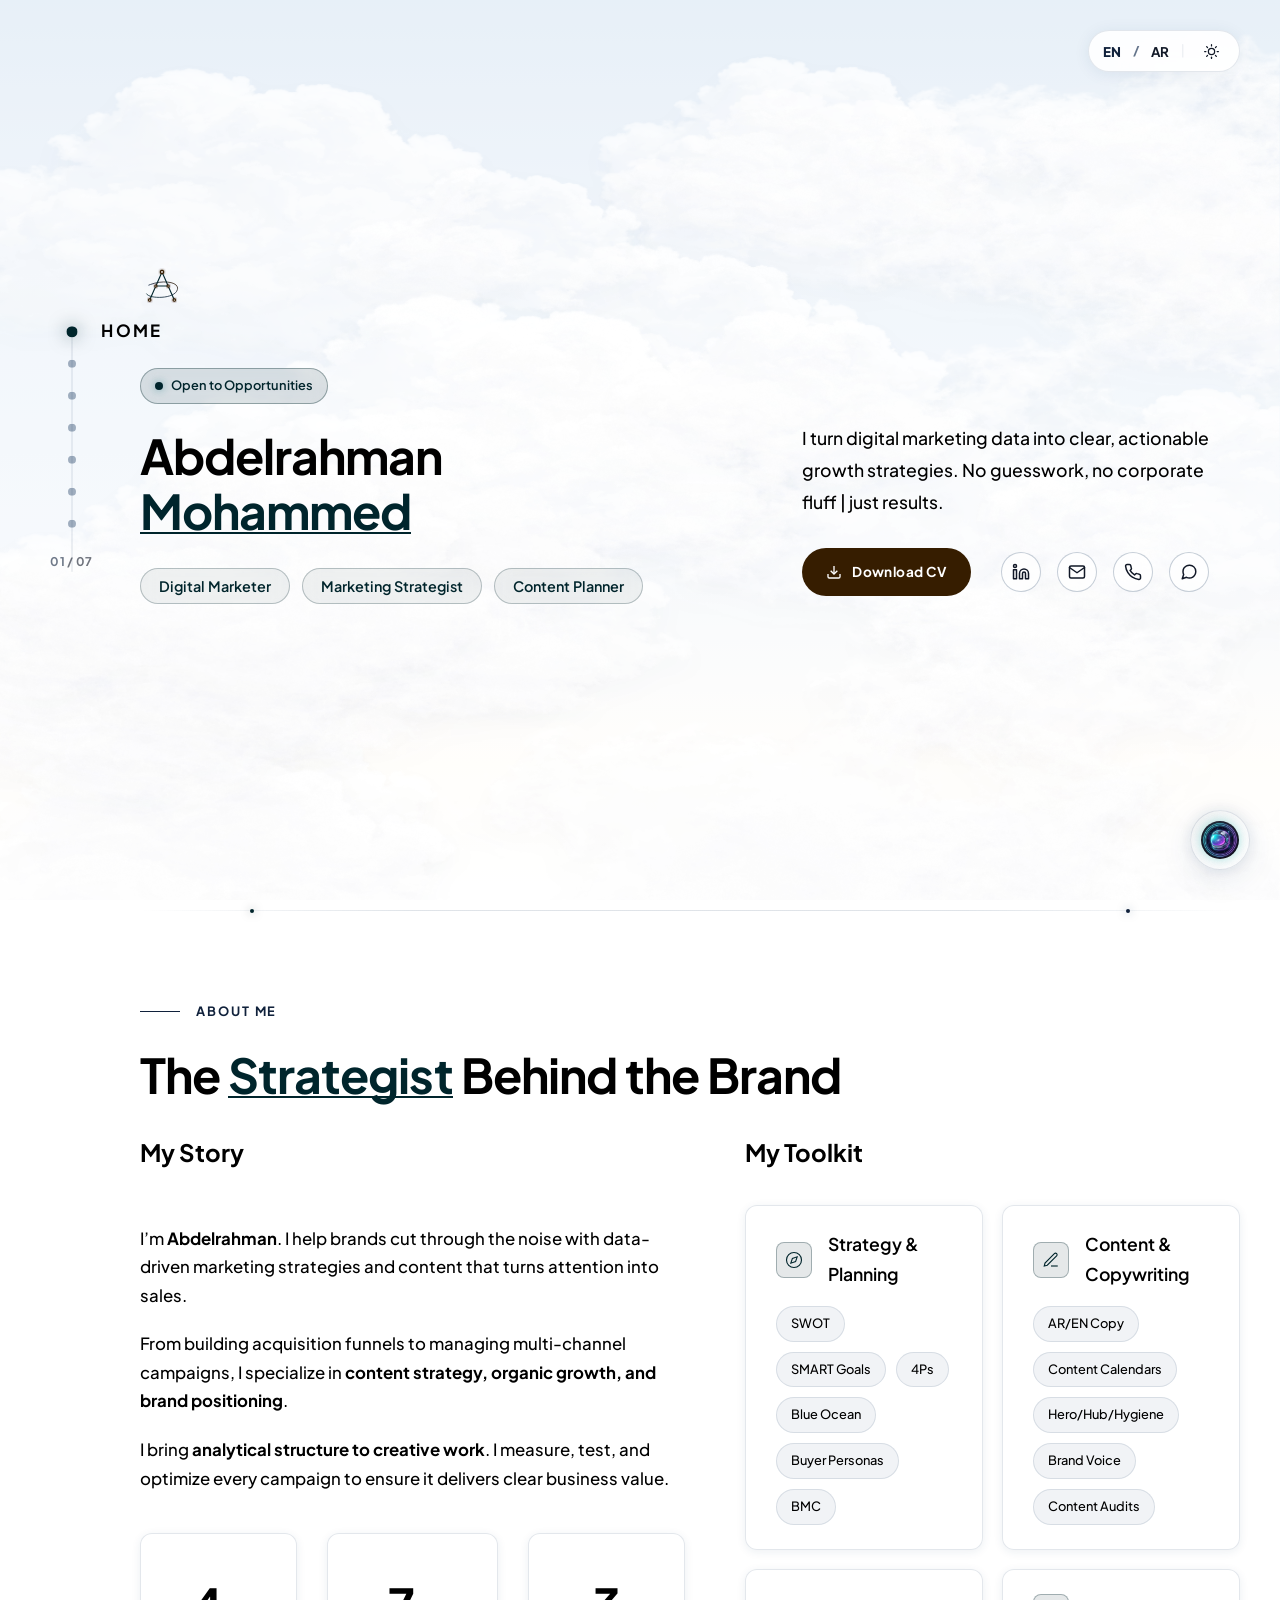
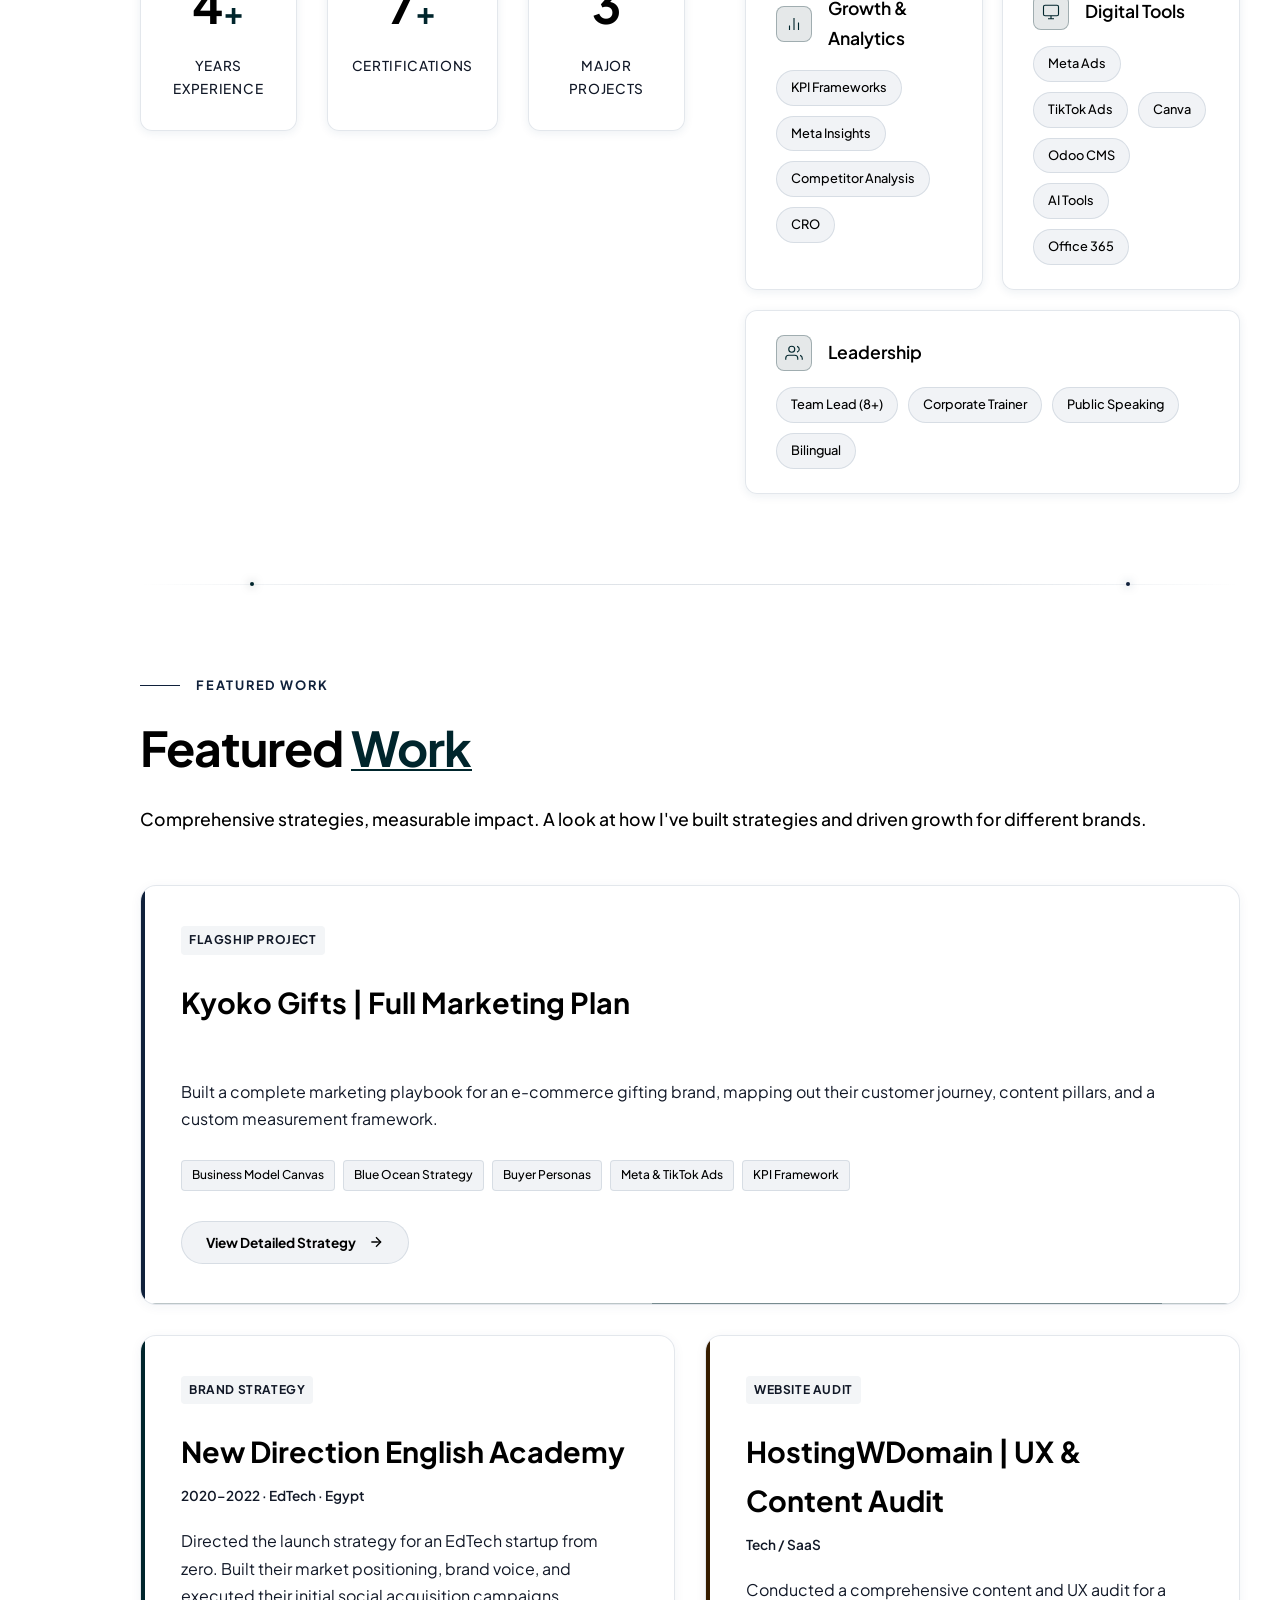
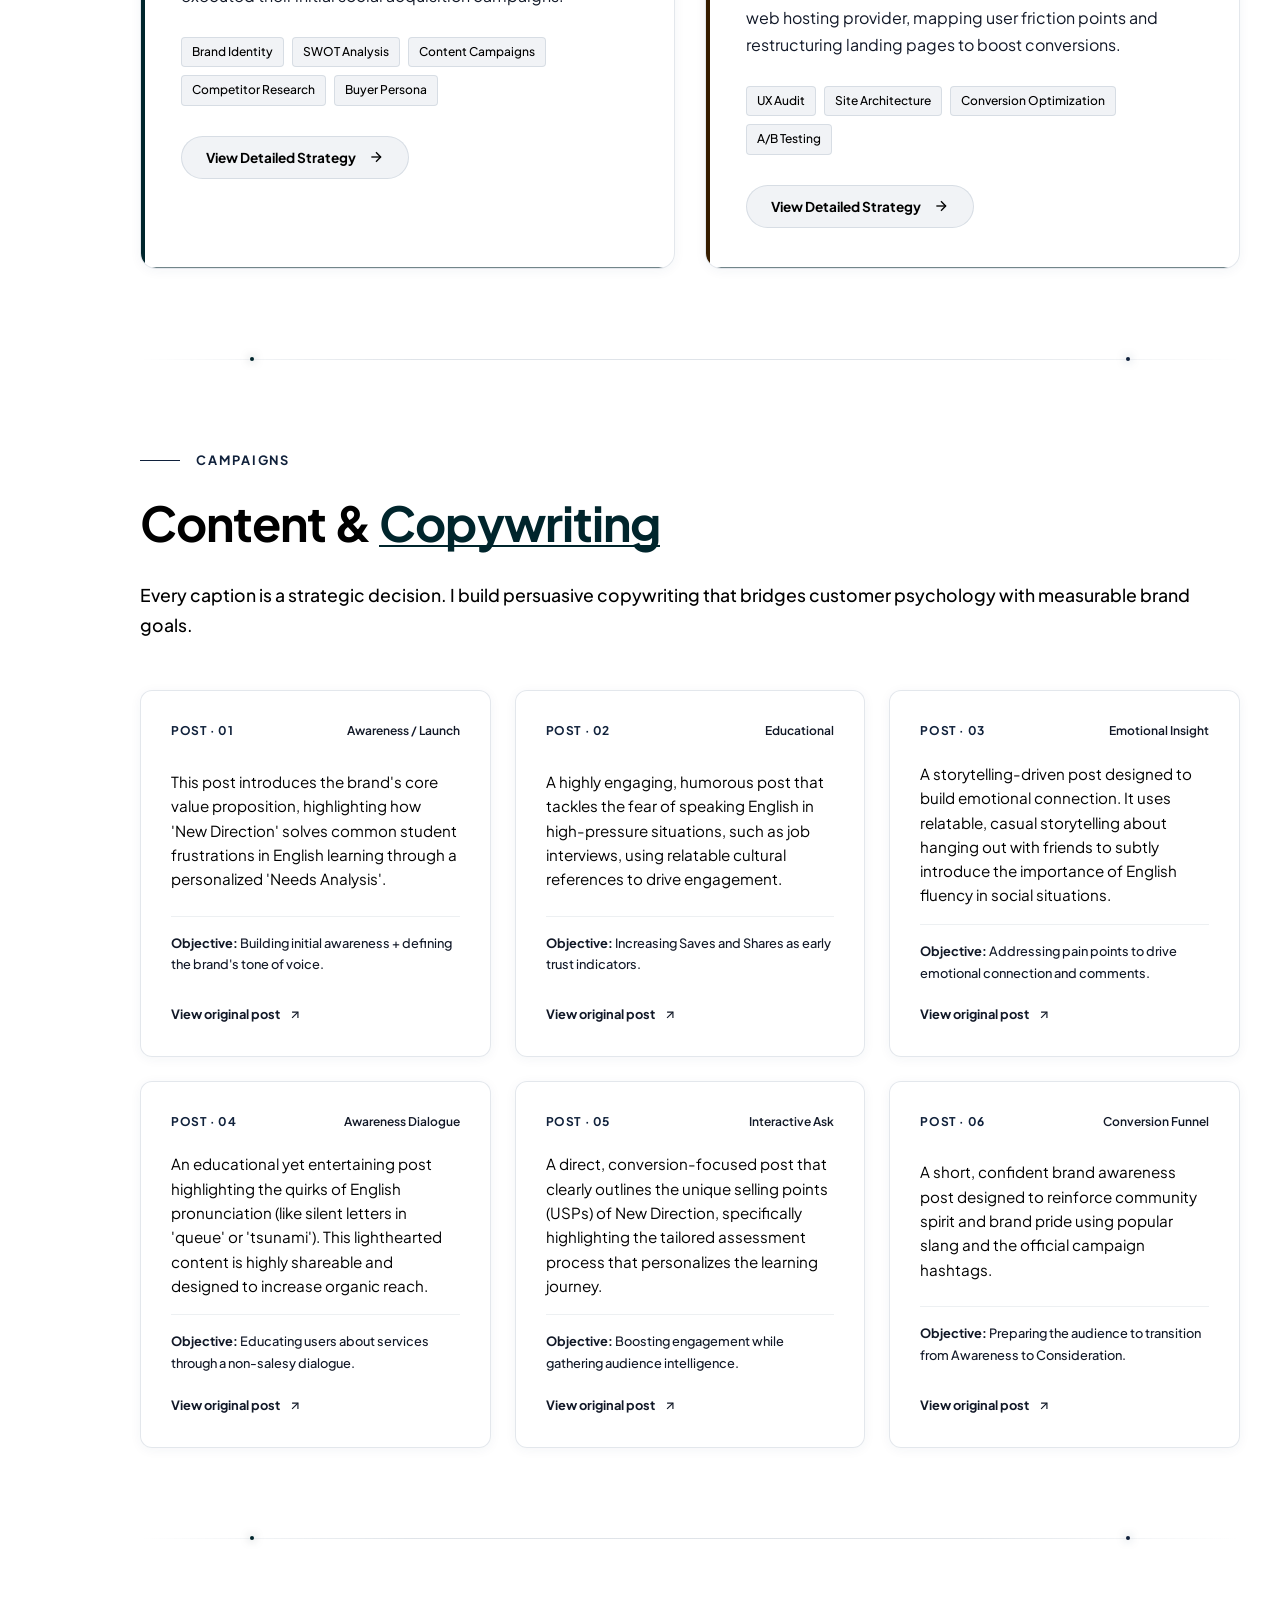
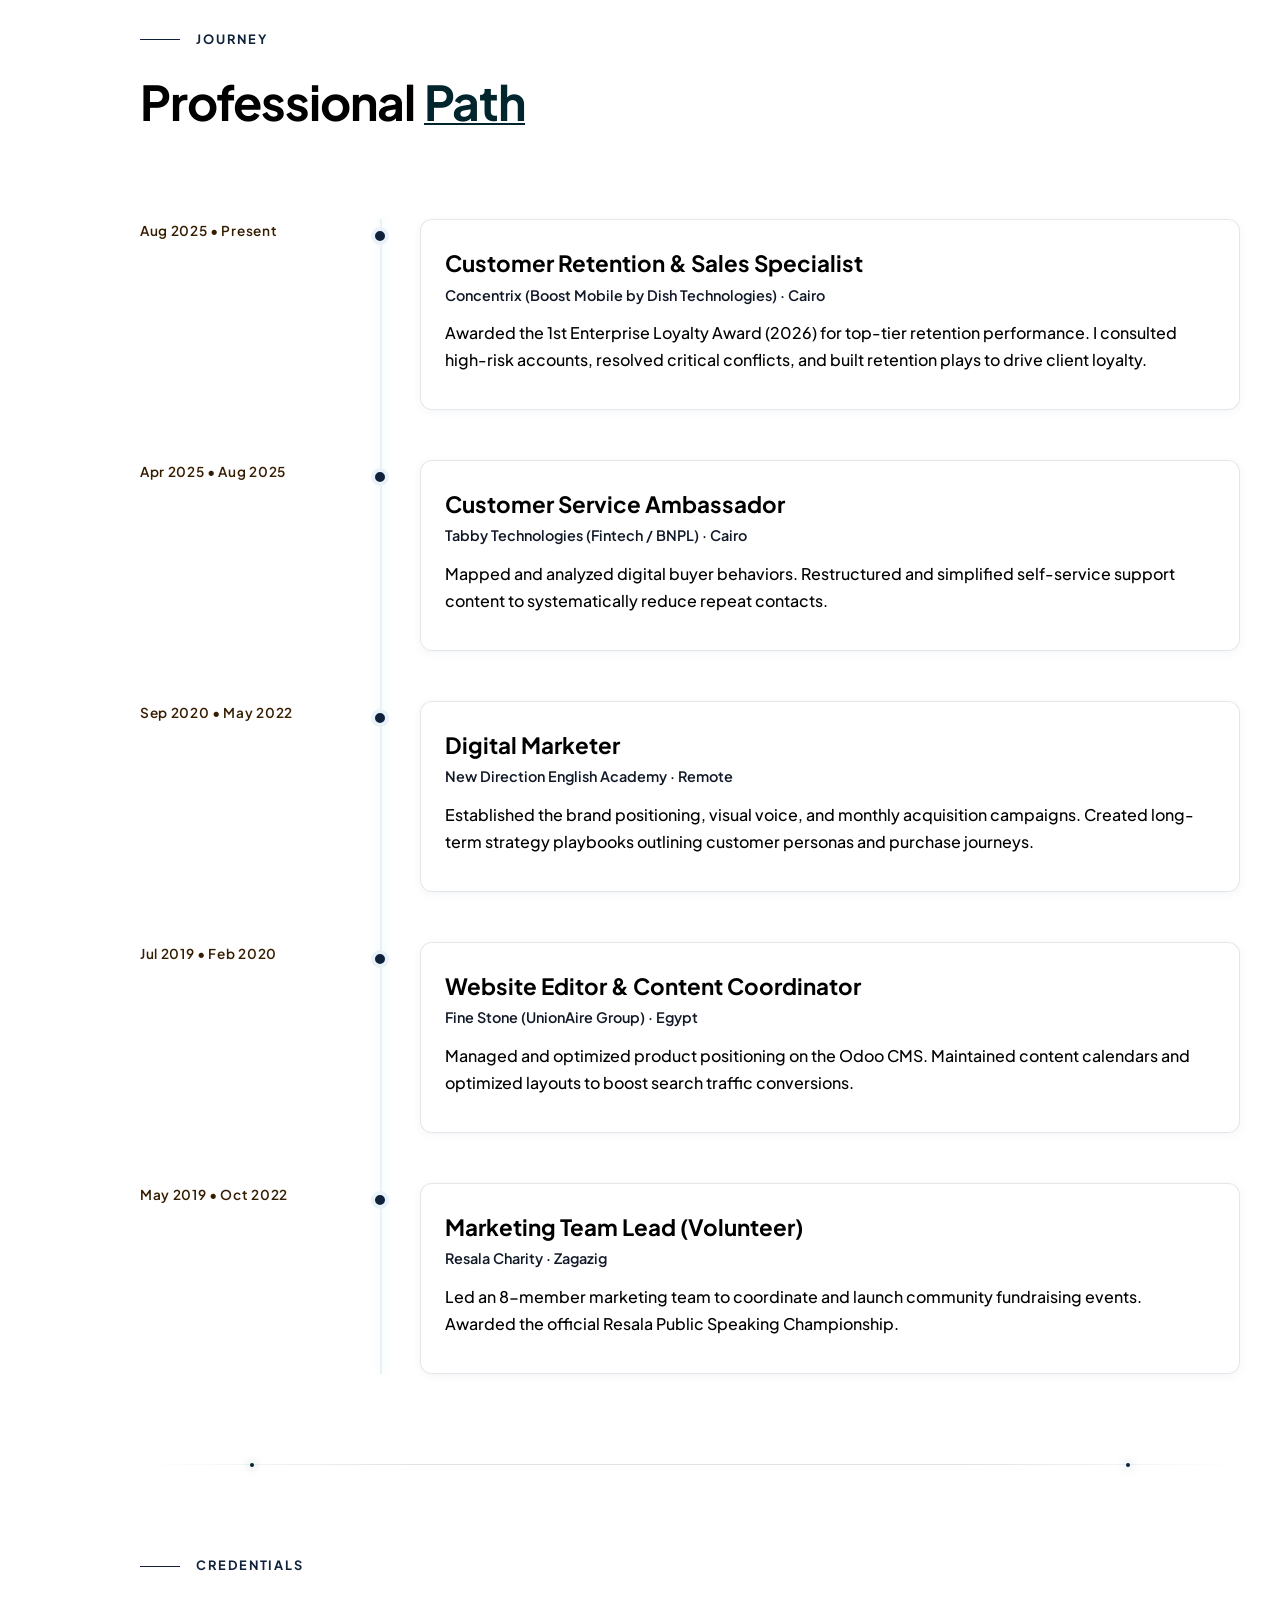
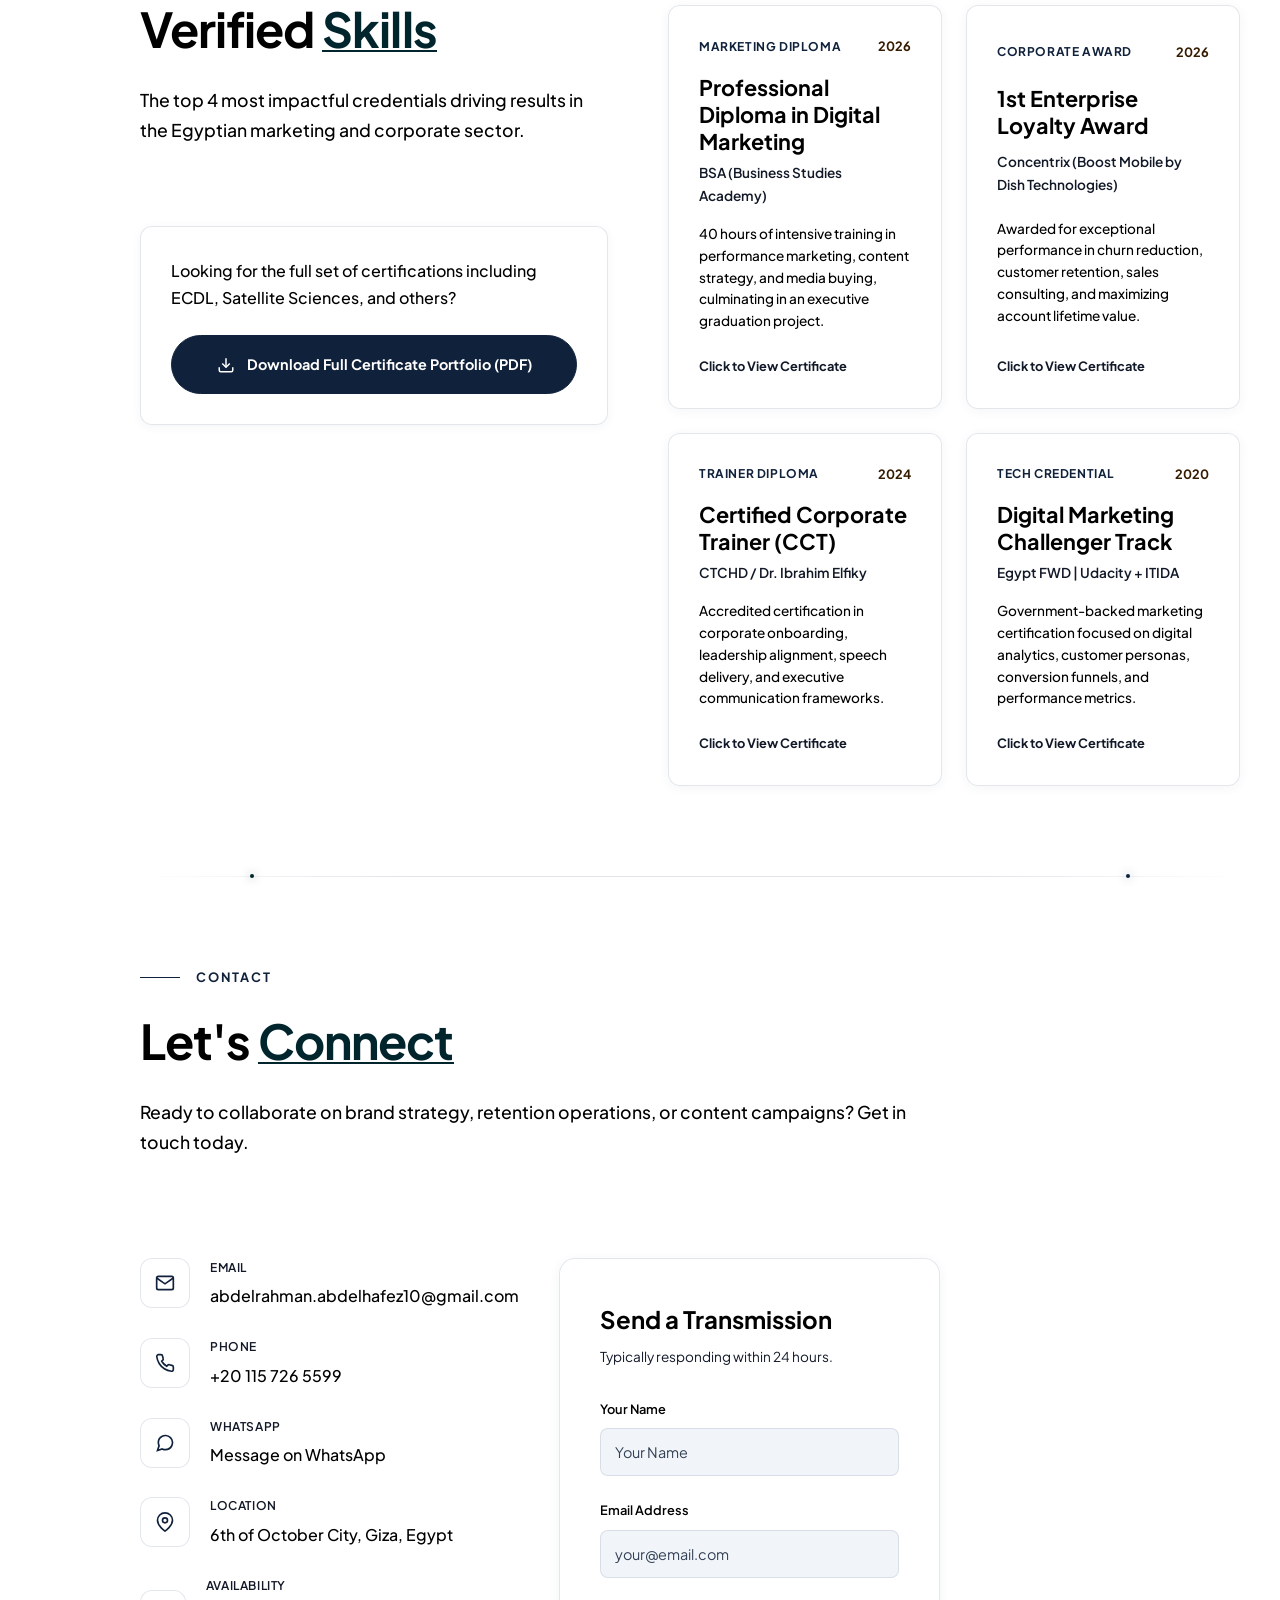
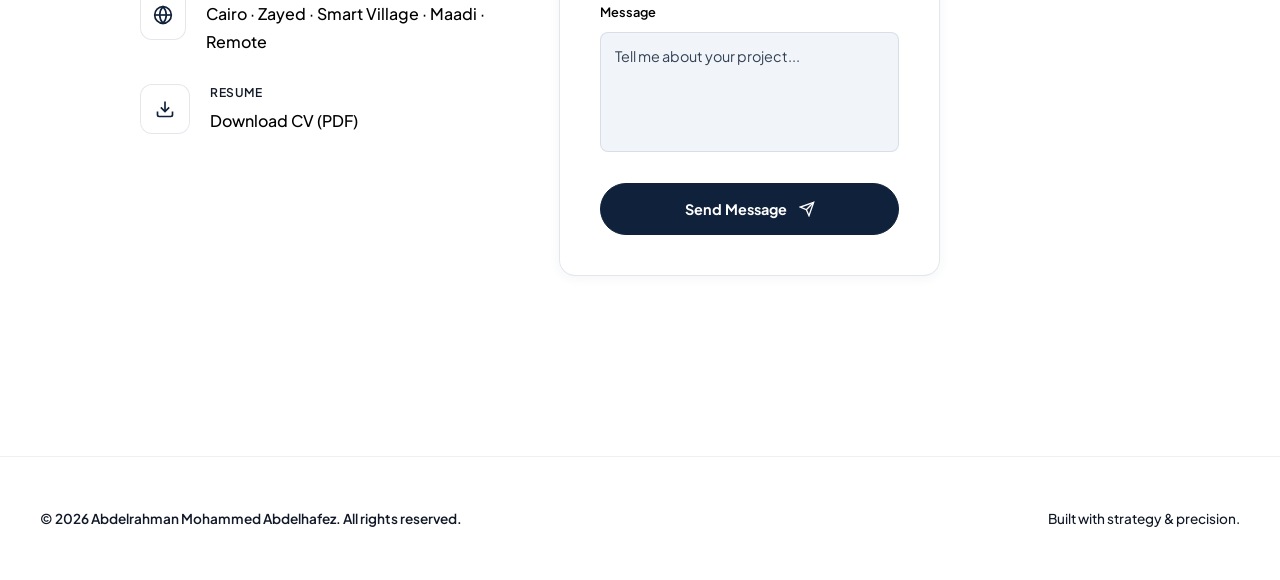
==== commit 4c663c41: "Refactor: Added premium astronaut avatar, rocket scroll icon, slowed down star background for celest" ====
--- a/index.html
+++ b/index.html
@@ -1518,44 +1518,32 @@
     </div>
   </div>
 
-  <!-- Scroll to Top Button -->
+    <!-- Scroll to Top Button -->
   <button id="scroll-to-top" class="scroll-to-top-btn magnetic-button" aria-label="Scroll to top">
-    <svg viewBox="0 0 24 24" fill="none" stroke="currentColor" stroke-width="2.5" stroke-linecap="round" stroke-linejoin="round">
-      <line x1="12" y1="19" x2="12" y2="5"></line>
-      <polyline points="5 12 12 5 19 12"></polyline>
+    <svg viewBox="0 0 24 24" fill="none" stroke="currentColor" stroke-width="1.8" stroke-linecap="round" stroke-linejoin="round" class="rocket-icon">
+      <path d="M4.5 16.5c-1.5 1.5-2.5 3.5-2.5 5.5C4 22 6 21 7.5 19.5" />
+      <path d="M12 2C8 6 6 12 6 16h6V2z" />
+      <path d="M12 2c4 4 6 10 6 14h-6V2z" />
+      <path d="M18 16c1.5 0 3.5 1 4.5 2.5" />
+      <path d="M6 16c-1.5 0-3.5 1-4.5 2.5" />
+      <path d="M9 19c0 1.5 1 2.5 3 4 2-1.5 3-2.5 3-4H9z" fill="var(--color-cyan)" stroke="var(--color-cyan)" fill-opacity="0.4" />
     </svg>
   </button>
 
   <!-- Cosmic AI Chatbot Assistant -->
   <div id="astro-chat-widget" class="chat-widget-container" aria-label="AI Assistant Chat">
     <!-- Pulsing Chat Trigger Button -->
-        <button id="chat-trigger-btn" class="chat-trigger-btn magnetic-button" aria-label="Open AI Chatbot">
+                <button id="chat-trigger-btn" class="chat-trigger-btn magnetic-button" aria-label="Open AI Chatbot">
       <div class="bot-orb-pulse"></div>
-      <svg class="chat-icon-svg" viewBox="0 0 24 24" fill="none" stroke="currentColor" stroke-width="1.8" stroke-linecap="round" stroke-linejoin="round">
-        <rect x="7" y="9" width="10" height="9" rx="2" />
-        <path d="M9 12h6" />
-        <circle cx="10" cy="11.5" r="0.8" fill="currentColor" />
-        <circle cx="14" cy="11.5" r="0.8" fill="currentColor" />
-        <path d="M12 6v3M10 6h4" />
-        <circle cx="12" cy="12" r="10.5" stroke="var(--color-cyan)" stroke-opacity="0.3" stroke-width="1" />
-      </svg>
-      <svg class="close-icon-svg hidden" viewBox="0 0 24 24" fill="none" stroke="currentColor" stroke-width="2">
-        <line x1="18" y1="6" x2="6" y2="18"/><line x1="6" y1="6" x2="18" y2="18"/>
-      </svg>
+      <img src="astro_bot_avatar.png" alt="Astro-Bot Icon" class="chat-icon-img">
     </button>
 
     <!-- Chat Window Panel -->
     <div id="chat-window-panel" class="chat-window-panel hidden" role="dialog" aria-modal="true">
-            <div class="chat-header">
+                        <div class="chat-header">
         <div class="chat-header-info">
           <div class="chat-avatar-orb">
-            <svg class="bot-avatar-svg" viewBox="0 0 24 24" fill="none" stroke="currentColor" stroke-width="1.8" stroke-linecap="round" stroke-linejoin="round">
-              <rect x="7" y="9" width="10" height="9" rx="2" />
-              <path d="M9 12h6" />
-              <circle cx="10" cy="11.5" r="0.8" fill="currentColor" />
-              <circle cx="14" cy="11.5" r="0.8" fill="currentColor" />
-              <path d="M12 6v3M10 6h4" />
-            </svg>
+            <img src="astro_bot_avatar.png" alt="Astro-Bot" class="bot-avatar-img">
           </div>
           <div>
             <h4 class="chat-title lang-en">Astro-Bot</h4>
@@ -1564,6 +1552,12 @@
             <span class="chat-subtitle lang-ar">عميل عبد الرحمن الذكي</span>
           </div>
         </div>
+        <button id="chat-close-btn" class="chat-close-btn" aria-label="Close Chat">
+          <svg viewBox="0 0 24 24" fill="none" stroke="currentColor" stroke-width="2" stroke-linecap="round" stroke-linejoin="round">
+            <line x1="18" y1="6" x2="6" y2="18"></line>
+            <line x1="6" y1="6" x2="18" y2="18"></line>
+          </svg>
+        </button>
       </div>
       
       <!-- Messages Area -->
--- a/style.css
+++ b/style.css
@@ -2565,7 +2565,7 @@
 /* Scroll-to-Top Button */
 .scroll-to-top-btn {
   position: fixed;
-  bottom: 30px;
+  bottom: 105px; /* Stacks above chatbot trigger button */ /* Stacks above chatbot trigger button */
   right: 30px;
   width: 48px;
   height: 48px;
@@ -2617,7 +2617,7 @@
 /* Adjust scroll-to-top button on mobile */
 @media (max-width: 1024px) {
   .scroll-to-top-btn {
-    bottom: 24px;
+    bottom: 90px; /* Stacks above chatbot trigger button */ /* Stacks above chatbot trigger button */
     right: 24px;
     width: 44px;
     height: 44px;
@@ -4094,18 +4094,9 @@
   gap: 12px;
 }
 
-.chat-avatar-orb {
-  width: 36px;
-  height: 36px;
-  border-radius: 50%;
-  background: linear-gradient(135deg, var(--color-cyan), var(--color-violet));
-  box-shadow: 0 0 12px rgba(46, 196, 182, 0.6);
-  position: relative;
-  display: flex;
-  align-items: center;
-  justify-content: center;
-  color: #ffffff;
-}
+
+
+
 
 .chat-avatar-orb svg {
   width: 20px;
@@ -4331,7 +4322,7 @@
 html[data-theme="light"] .chat-trigger-btn {
   background: radial-gradient(circle at 30% 30%, rgba(30, 61, 97, 0.08), rgba(255, 255, 255, 0.9));
   border-color: rgba(30, 61, 97, 0.12);
-  color: var(--text-primary);
+  color: var(--text-dark);
   box-shadow: 0 8px 32px 0 rgba(30, 61, 97, 0.1), 0 0 15px rgba(39, 76, 119, 0.1);
 }
 
@@ -4406,3 +4397,103 @@
     right: auto;
   }
 }
+
+/* CHATBOT TRIGGER HIDDEN AND AVATAR IMAGES */
+.chat-trigger-btn.hidden {
+  opacity: 0 !important;
+  visibility: hidden !important;
+  pointer-events: none !important;
+  transform: scale(0.8) rotate(-10deg) !important;
+}
+
+.chat-icon-img {
+  width: 38px;
+  height: 38px;
+  border-radius: 50%;
+  object-fit: cover;
+  display: block;
+  box-shadow: 0 0 10px rgba(46, 196, 182, 0.4);
+  transition: transform 0.3s ease;
+}
+
+.chat-trigger-btn:hover .chat-icon-img {
+  transform: scale(1.05);
+}
+
+.chat-avatar-orb {
+  width: 36px;
+  height: 36px;
+  border-radius: 50%;
+  position: relative;
+  display: flex;
+  align-items: center;
+  justify-content: center;
+}
+
+.bot-avatar-img {
+  width: 100%;
+  height: 100%;
+  border-radius: 50%;
+  object-fit: cover;
+  display: block;
+  border: 1.5px solid rgba(46, 196, 182, 0.4);
+}
+
+.chat-close-btn {
+  background: none;
+  border: none;
+  color: var(--text-muted);
+  cursor: pointer;
+  padding: 4px;
+  display: flex;
+  align-items: center;
+  justify-content: center;
+  transition: color 0.2s, transform 0.2s;
+  outline: none;
+  margin-left: auto;
+}
+
+.chat-close-btn:hover {
+  color: var(--color-cyan);
+  transform: scale(1.1);
+}
+
+.chat-close-btn svg {
+  width: 18px;
+  height: 18px;
+  display: block;
+}
+
+html[lang="ar"] .chat-close-btn {
+  margin-left: 0;
+  margin-right: auto;
+}
+
+html[data-theme="light"] .chat-close-btn {
+  color: rgba(30, 61, 97, 0.5);
+}
+
+html[data-theme="light"] .chat-close-btn:hover {
+  color: var(--color-cyan);
+}
+
+/* ROCKET SCROLL-TO-TOP BUTTON STYLE */
+.rocket-icon {
+  width: 22px;
+  height: 22px;
+  transition: transform 0.3s cubic-bezier(0.16, 1, 0.3, 1);
+}
+
+.scroll-to-top-btn:hover .rocket-icon {
+  transform: translateY(-5px) scale(1.05);
+  filter: drop-shadow(0 0 5px var(--color-cyan));
+}
+
+/* MOBILE EMAIL ADDR WORD-WRAP FIX */
+@media (max-width: 768px) {
+  .detail-item .val {
+    word-break: break-all !important;
+    overflow-wrap: break-word !important;
+    font-size: 0.85rem !important;
+  }
+}
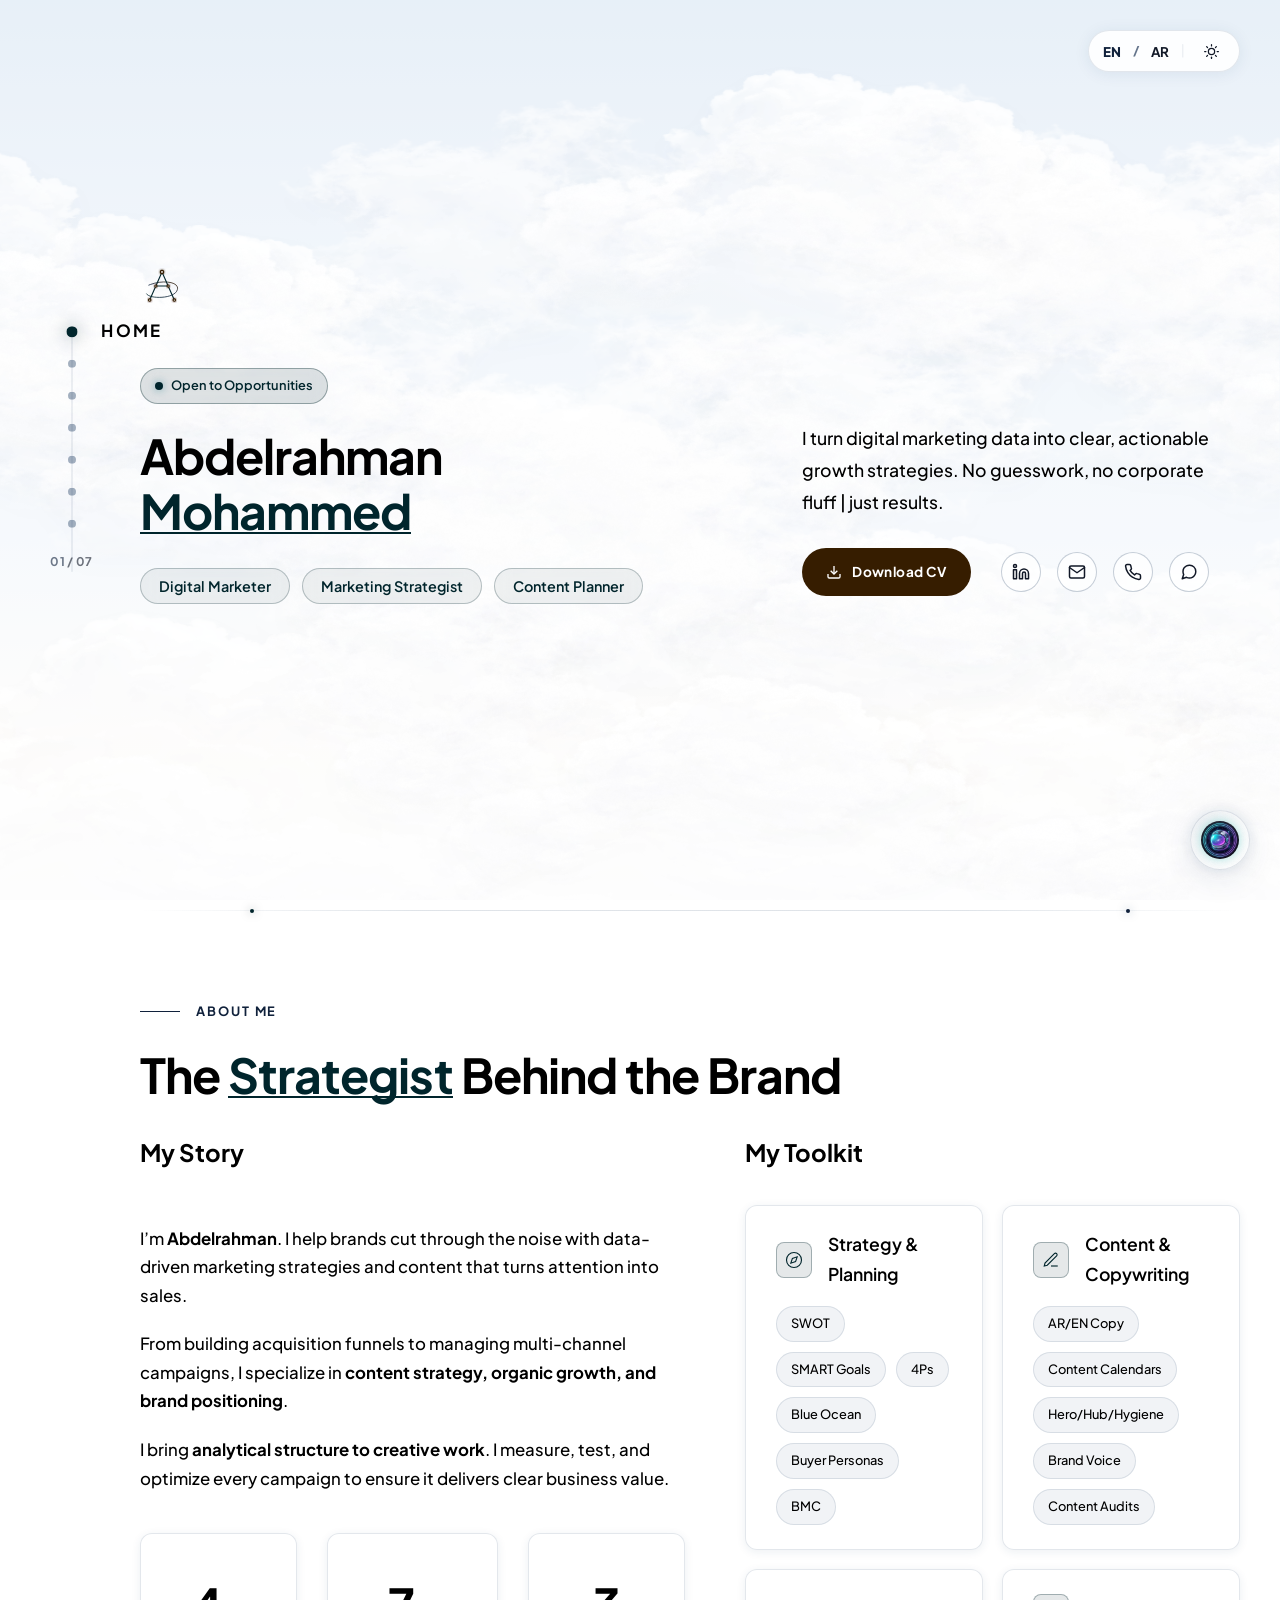
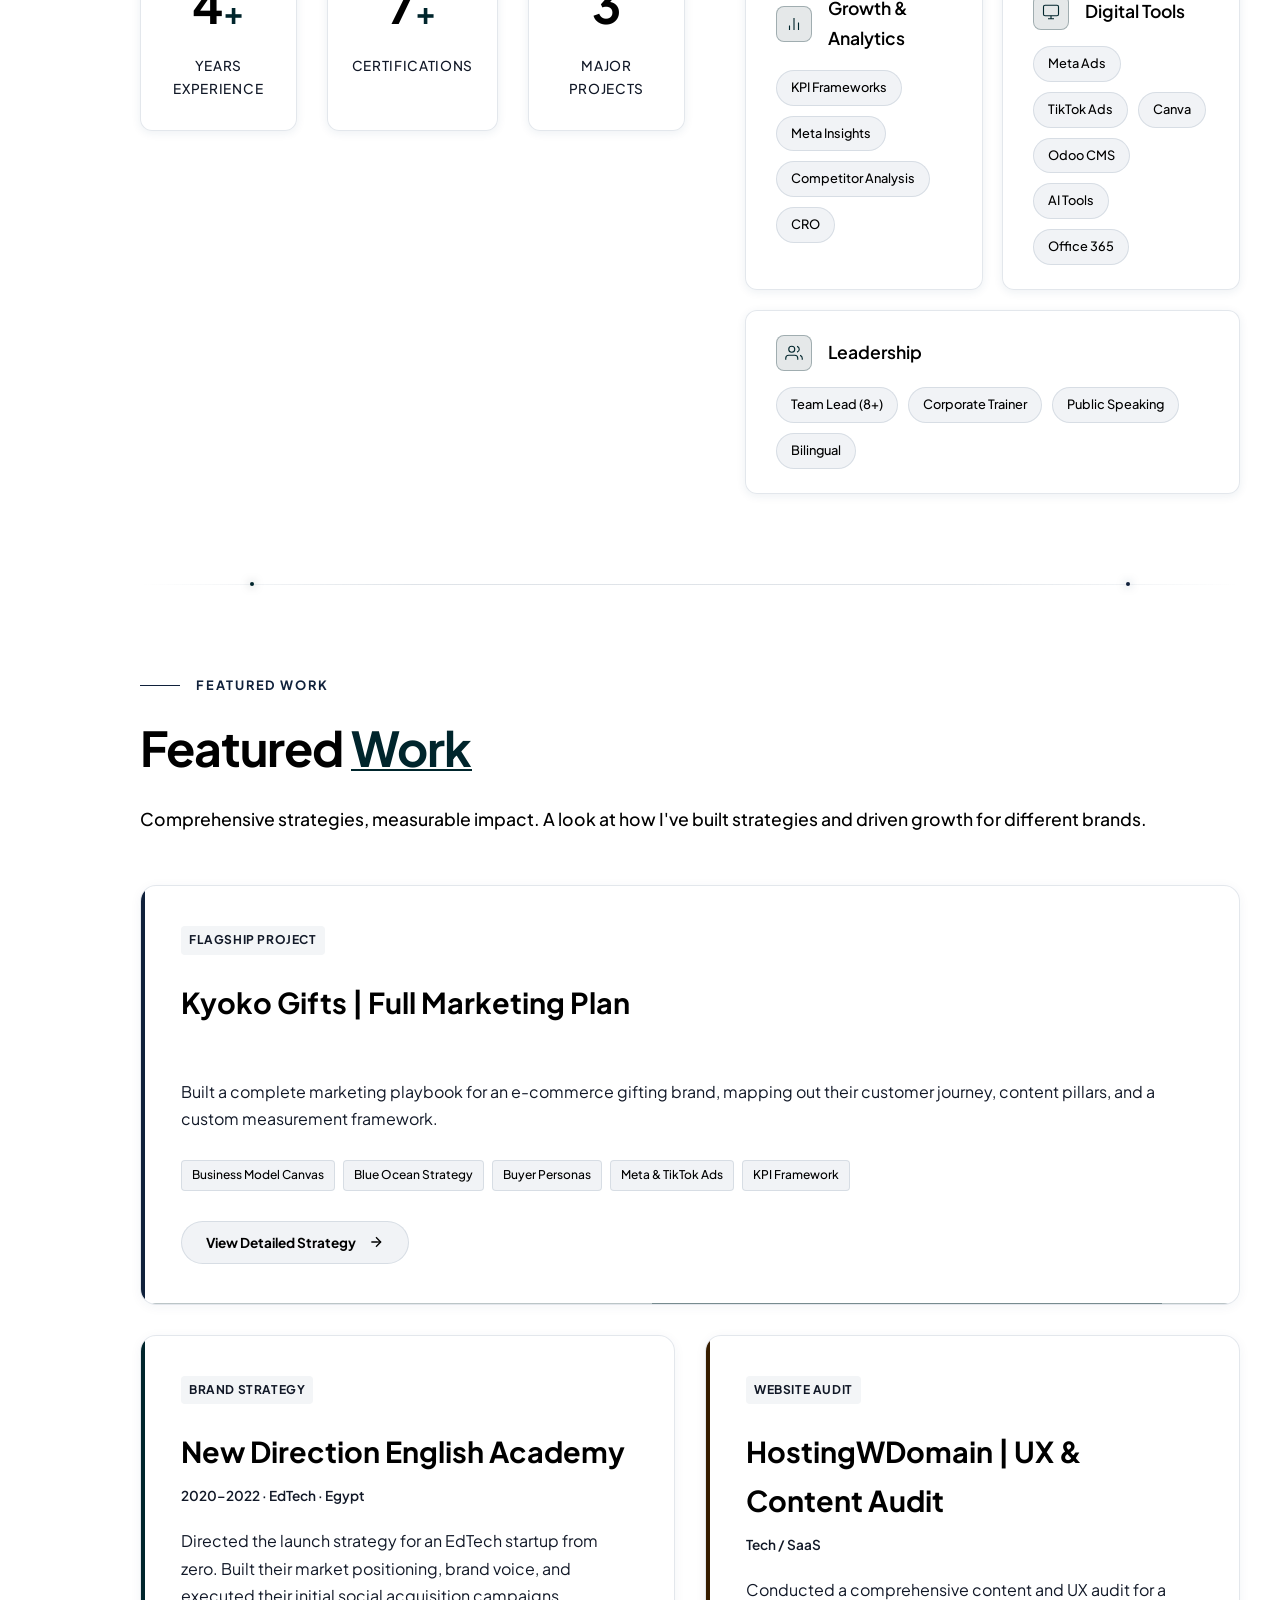
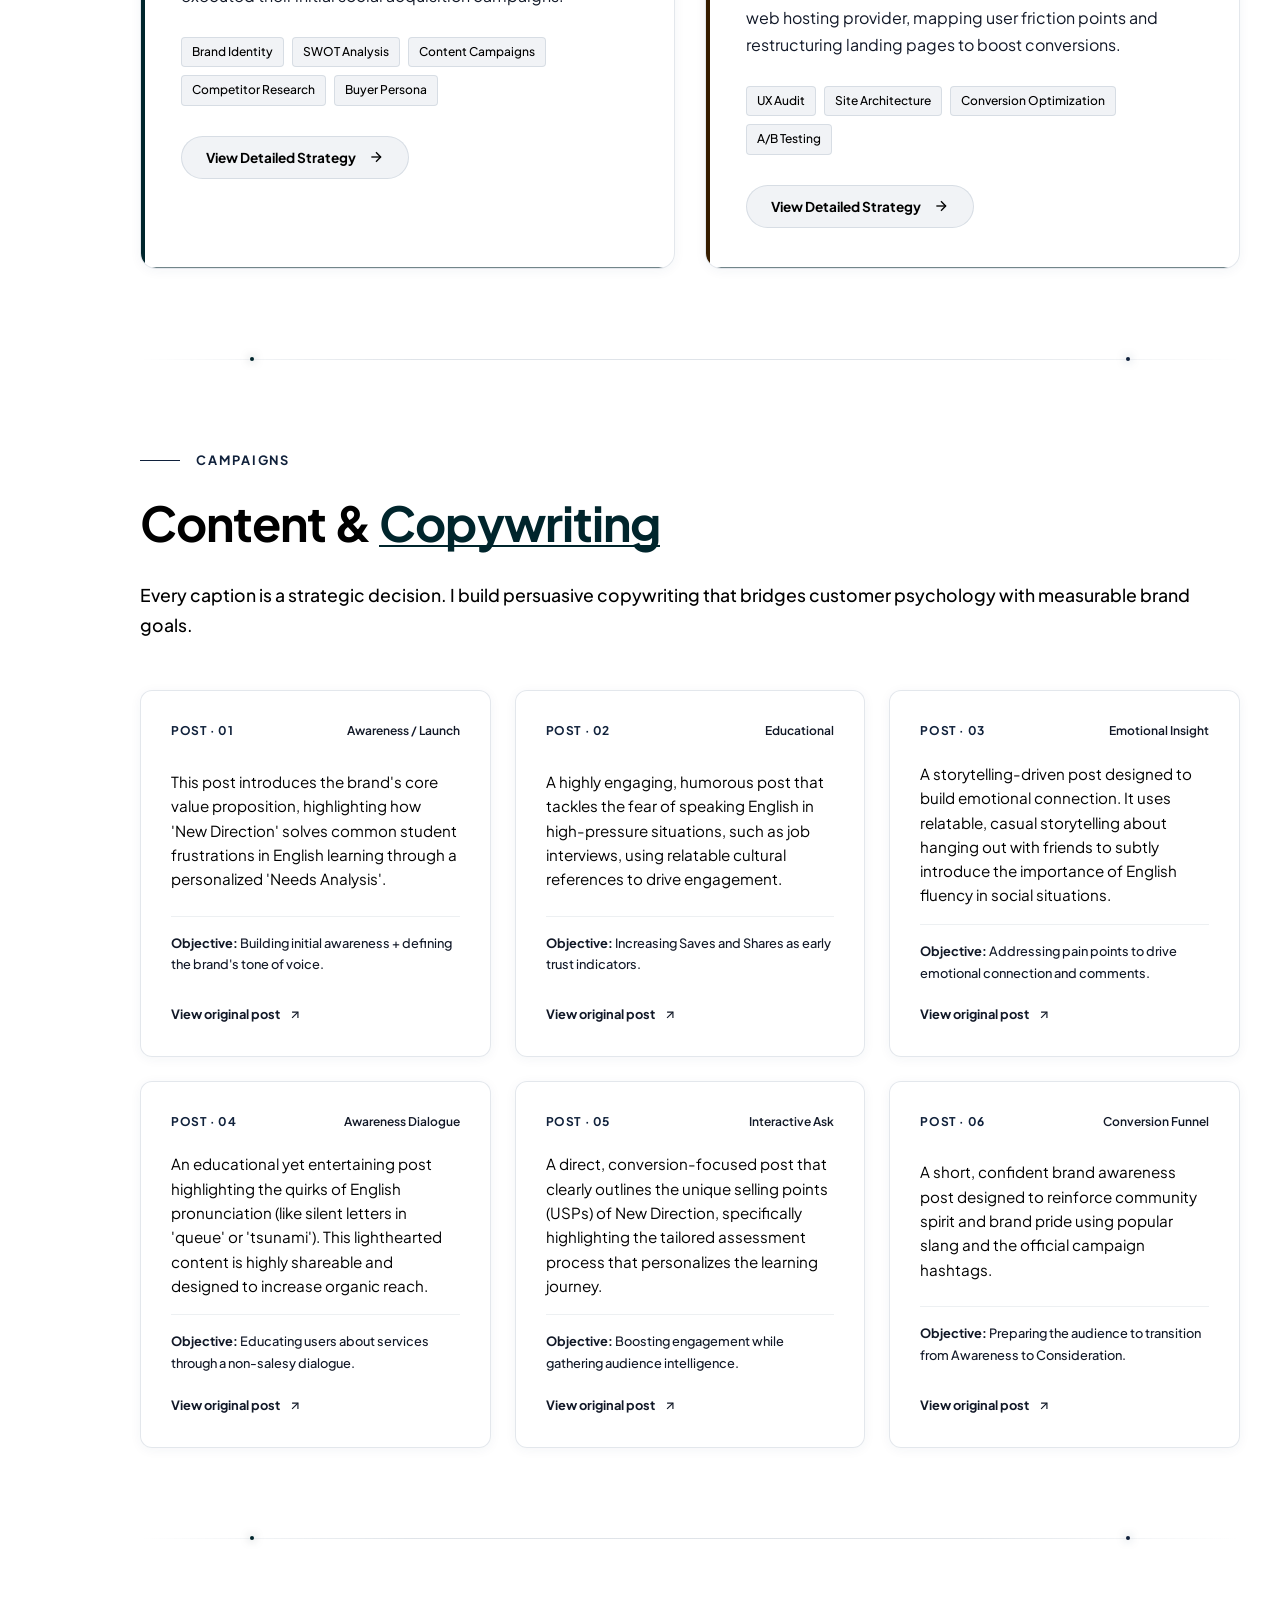
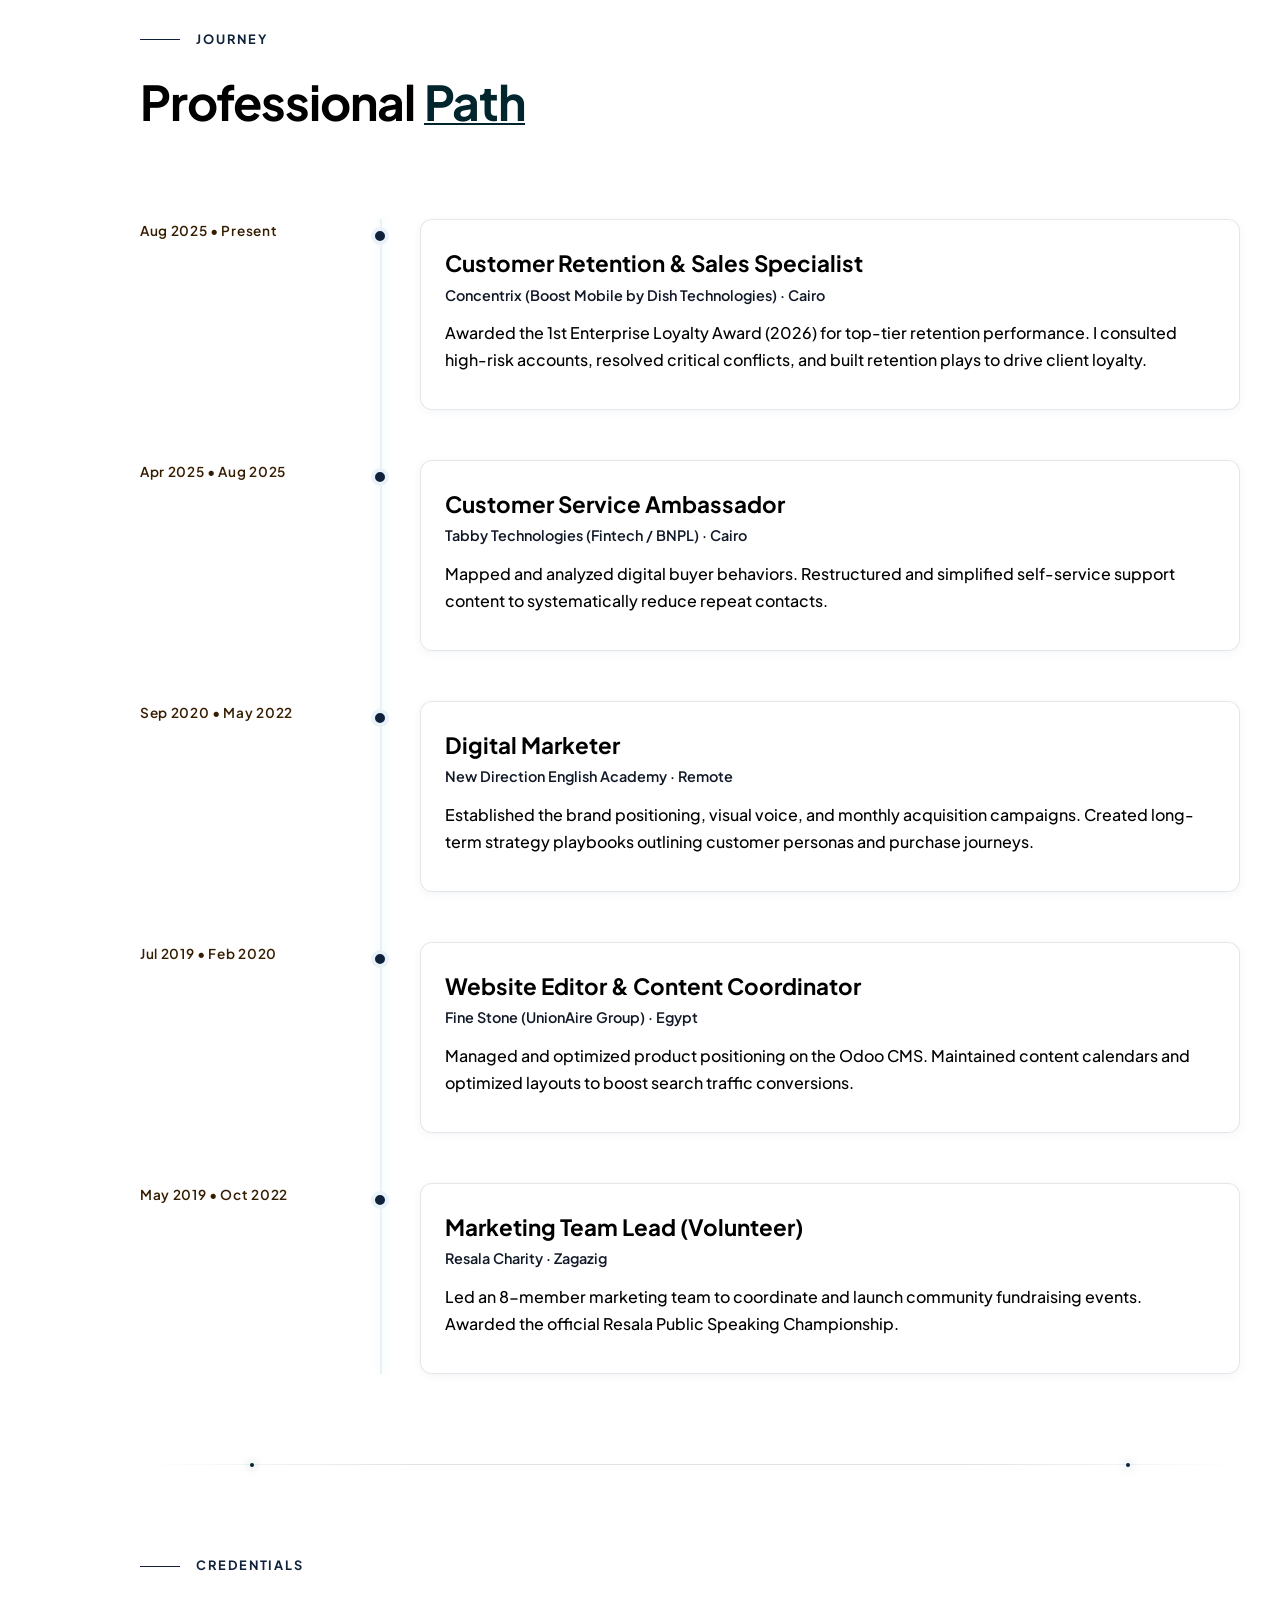
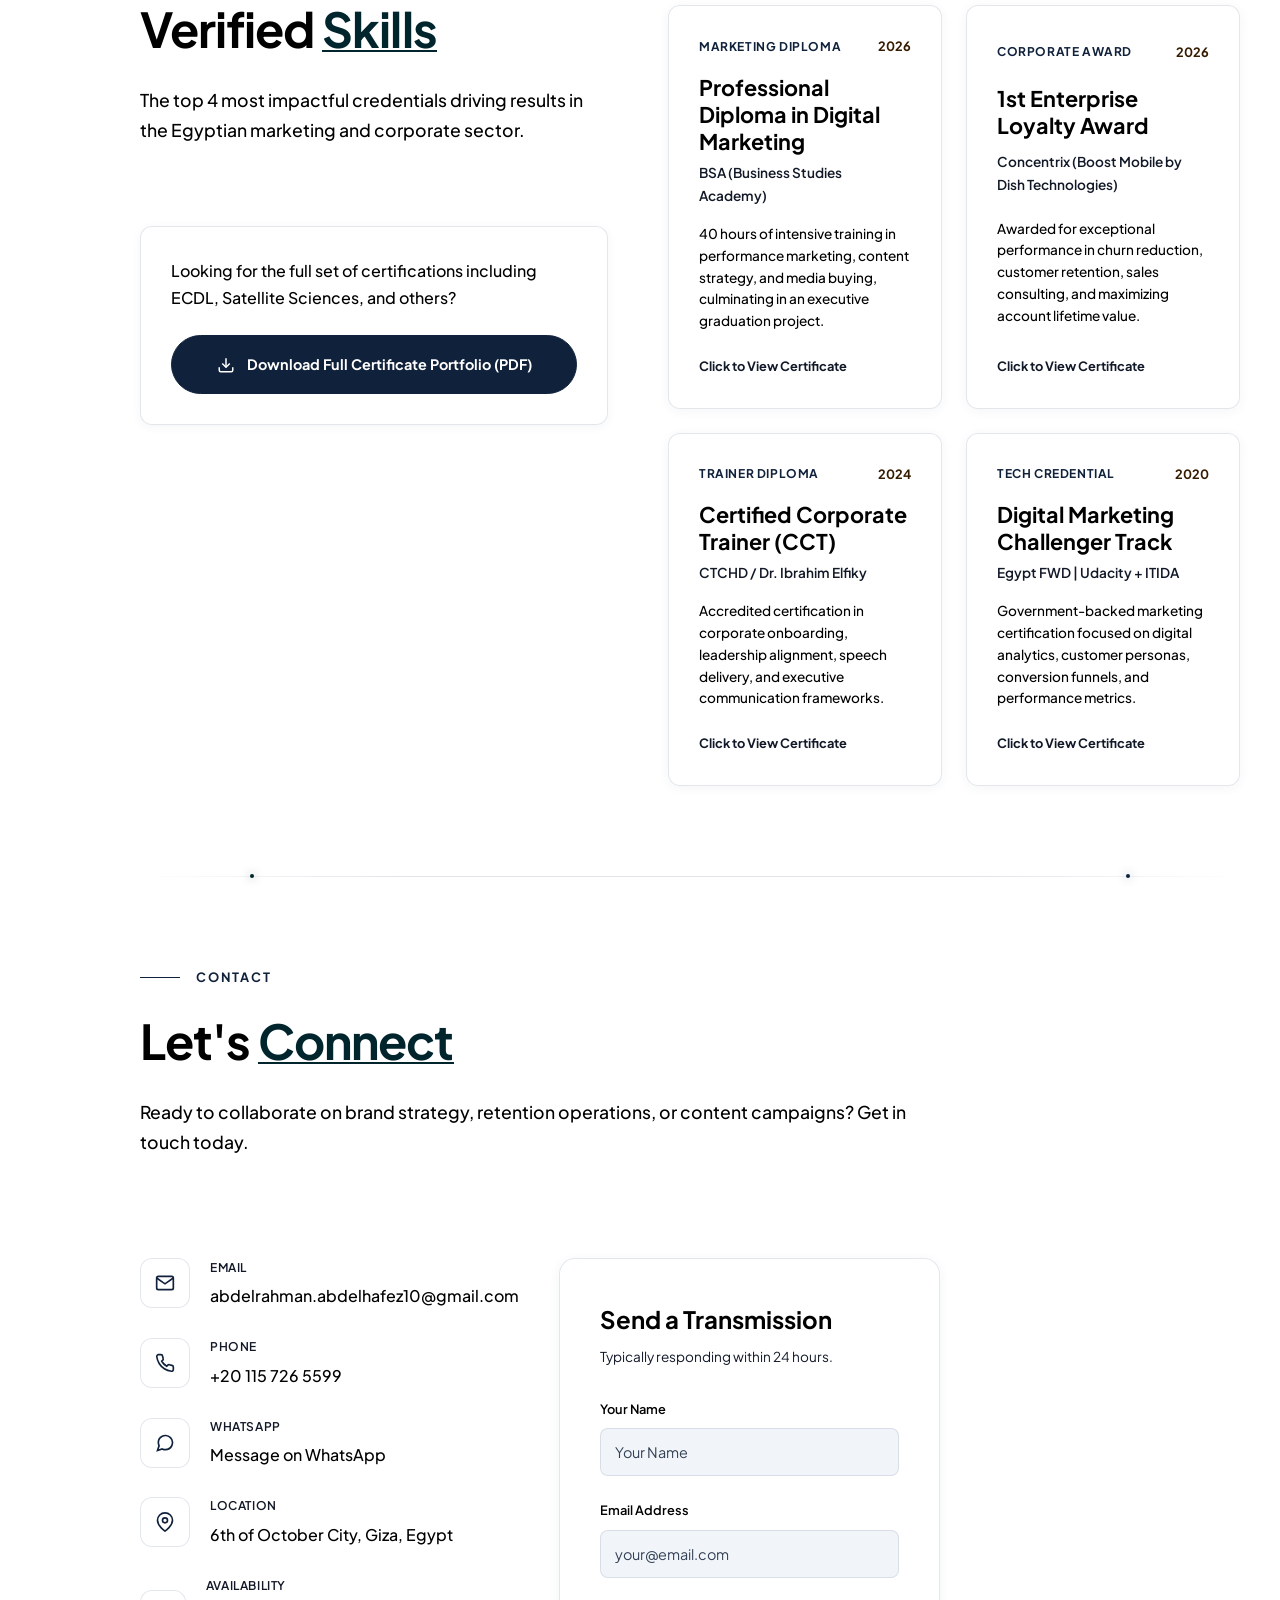
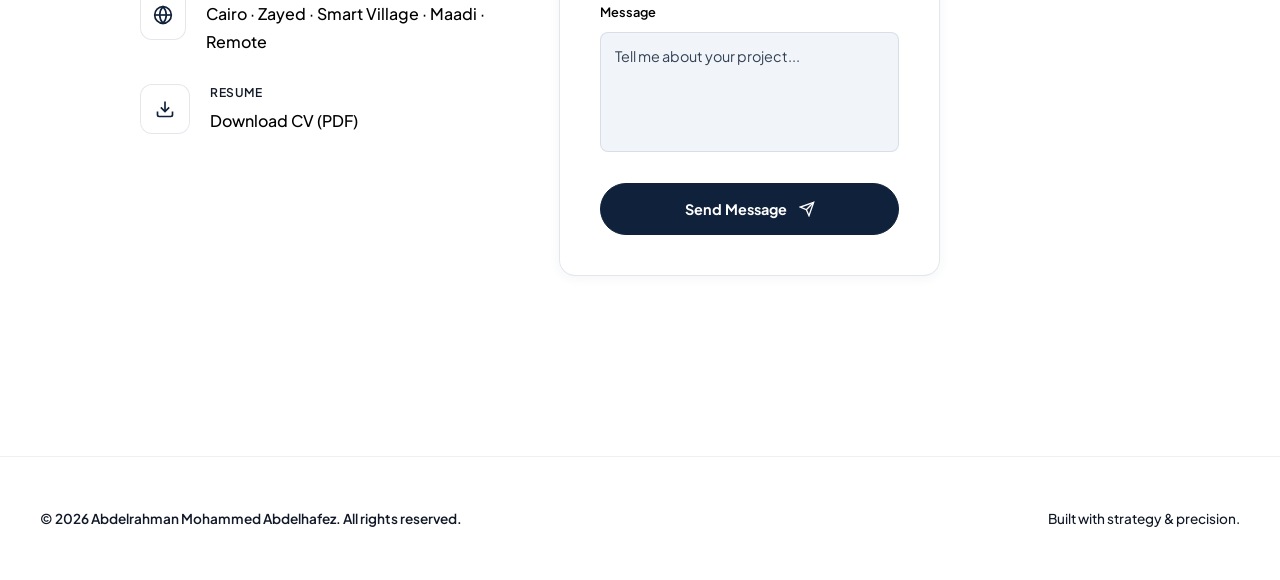
==== commit 14da8e27: "Optimize: Speed up mobile load, resolve caching by incrementing version queries, eliminate horizonta" ====
--- a/index.html
+++ b/index.html
@@ -7,8 +7,8 @@
   <meta name="description" content="Portfolio of Abdelrahman Mohammed Abdelhafez | Digital Marketer, Marketing Strategist, and Content Planner." />
   <link rel="preconnect" href="https://fonts.googleapis.com">
   <link rel="preconnect" href="https://fonts.gstatic.com" crossorigin>
-  <link href="https://fonts.googleapis.com/css2?family=IBM+Plex+Sans+Arabic:wght@300;400;500;600;700&family=Plus+Jakarta+Sans:wght@300;400;500;600;700;800&family=Inter:wght@300;400;500;600;700&display=swap" rel="stylesheet">
-  <link rel="stylesheet" href="style.css?v=4.1.0" />
+  <link href="https://fonts.googleapis.com/css2?family=IBM+Plex+Sans+Arabic:wght@400;500;600;700&family=Plus+Jakarta+Sans:wght@400;500;600;700;800&display=swap" rel="stylesheet">
+  <link rel="stylesheet" href="style.css?v=4.3.1" />
   <link rel="icon" type="image/svg+xml" href="logo.svg" />
 
   <!-- Open Graph / Facebook / LinkedIn -->
@@ -1526,7 +1526,7 @@
       <path d="M12 2c4 4 6 10 6 14h-6V2z" />
       <path d="M18 16c1.5 0 3.5 1 4.5 2.5" />
       <path d="M6 16c-1.5 0-3.5 1-4.5 2.5" />
-      <path d="M9 19c0 1.5 1 2.5 3 4 2-1.5 3-2.5 3-4H9z" fill="var(--color-cyan)" stroke="var(--color-cyan)" fill-opacity="0.4" />
+      <path class="rocket-fire" d="M9 19c0 1.5 1 2.5 3 4 2-1.5 3-2.5 3-4H9z" fill="var(--color-cyan)" stroke="var(--color-cyan)" fill-opacity="0.4" />
     </svg>
   </button>
 
@@ -1583,6 +1583,6 @@
   <script src="https://cdnjs.cloudflare.com/ajax/libs/gsap/3.12.5/ScrollTrigger.min.js" defer></script>
   <script src="https://cdn.jsdelivr.net/gh/studio-freight/lenis@1/bundled/lenis.min.js" defer></script>
 
-  <script src="script.js?v=4.2.0" defer></script>
+  <script src="script.js?v=4.3.1" defer></script>
 </body>
 </html>
--- a/style.css
+++ b/style.css
@@ -39,6 +39,8 @@
 
 html {
   scroll-behavior: auto !important; /* Required for Lenis smooth scroll compatibility */
+  overflow-x: hidden;
+  width: 100%;
   scrollbar-width: thin;
   scrollbar-color: var(--color-cyan) var(--bg-primary);
 }
@@ -130,8 +132,8 @@
   position: fixed;
   top: 0;
   left: 0;
-  width: 100vw;
-  height: 100vh;
+  width: 100%;
+  height: 100%;
   z-index: -2;
   pointer-events: none;
   opacity: 0.35; /* Fainter starfield */
@@ -2044,8 +2046,8 @@
   position: fixed;
   top: 0;
   left: 0;
-  width: 100vw;
-  height: 100vh;
+  width: 100%;
+  height: 100%;
   z-index: -1; /* Above mesh (z-index -2) but behind page content (z-index 1) */
   pointer-events: none;
   overflow: hidden;
@@ -2079,8 +2081,8 @@
   position: fixed;
   top: 0;
   left: 0;
-  width: 100vw;
-  height: 100vh;
+  width: 100%;
+  height: 100%;
   z-index: 100000;
   display: flex;
   justify-content: center;
@@ -2169,8 +2171,8 @@
   position: fixed;
   top: 0;
   right: 0;
-  width: 100vw;
-  height: 100vh;
+  width: 100%;
+  height: 100%;
   z-index: 99999;
   display: flex;
   justify-content: flex-end;
@@ -3252,8 +3254,8 @@
   position: fixed;
   top: 0;
   left: 0;
-  width: 100vw;
-  height: 100vh;
+  width: 100%;
+  height: 100%;
   background: #000000;
   pointer-events: none;
   z-index: -2;
@@ -4496,4 +4498,15 @@
     overflow-wrap: break-word !important;
     font-size: 0.85rem !important;
   }
+}
+
+@keyframes rocketFlame {
+  0% { transform: scaleY(1); opacity: 0.8; }
+  50% { transform: scaleY(1.35); opacity: 1; }
+  100% { transform: scaleY(1); opacity: 0.8; }
+}
+
+.scroll-to-top-btn:hover .rocket-fire {
+  animation: rocketFlame 0.12s infinite alternate ease-in-out;
+  transform-origin: top center;
 }
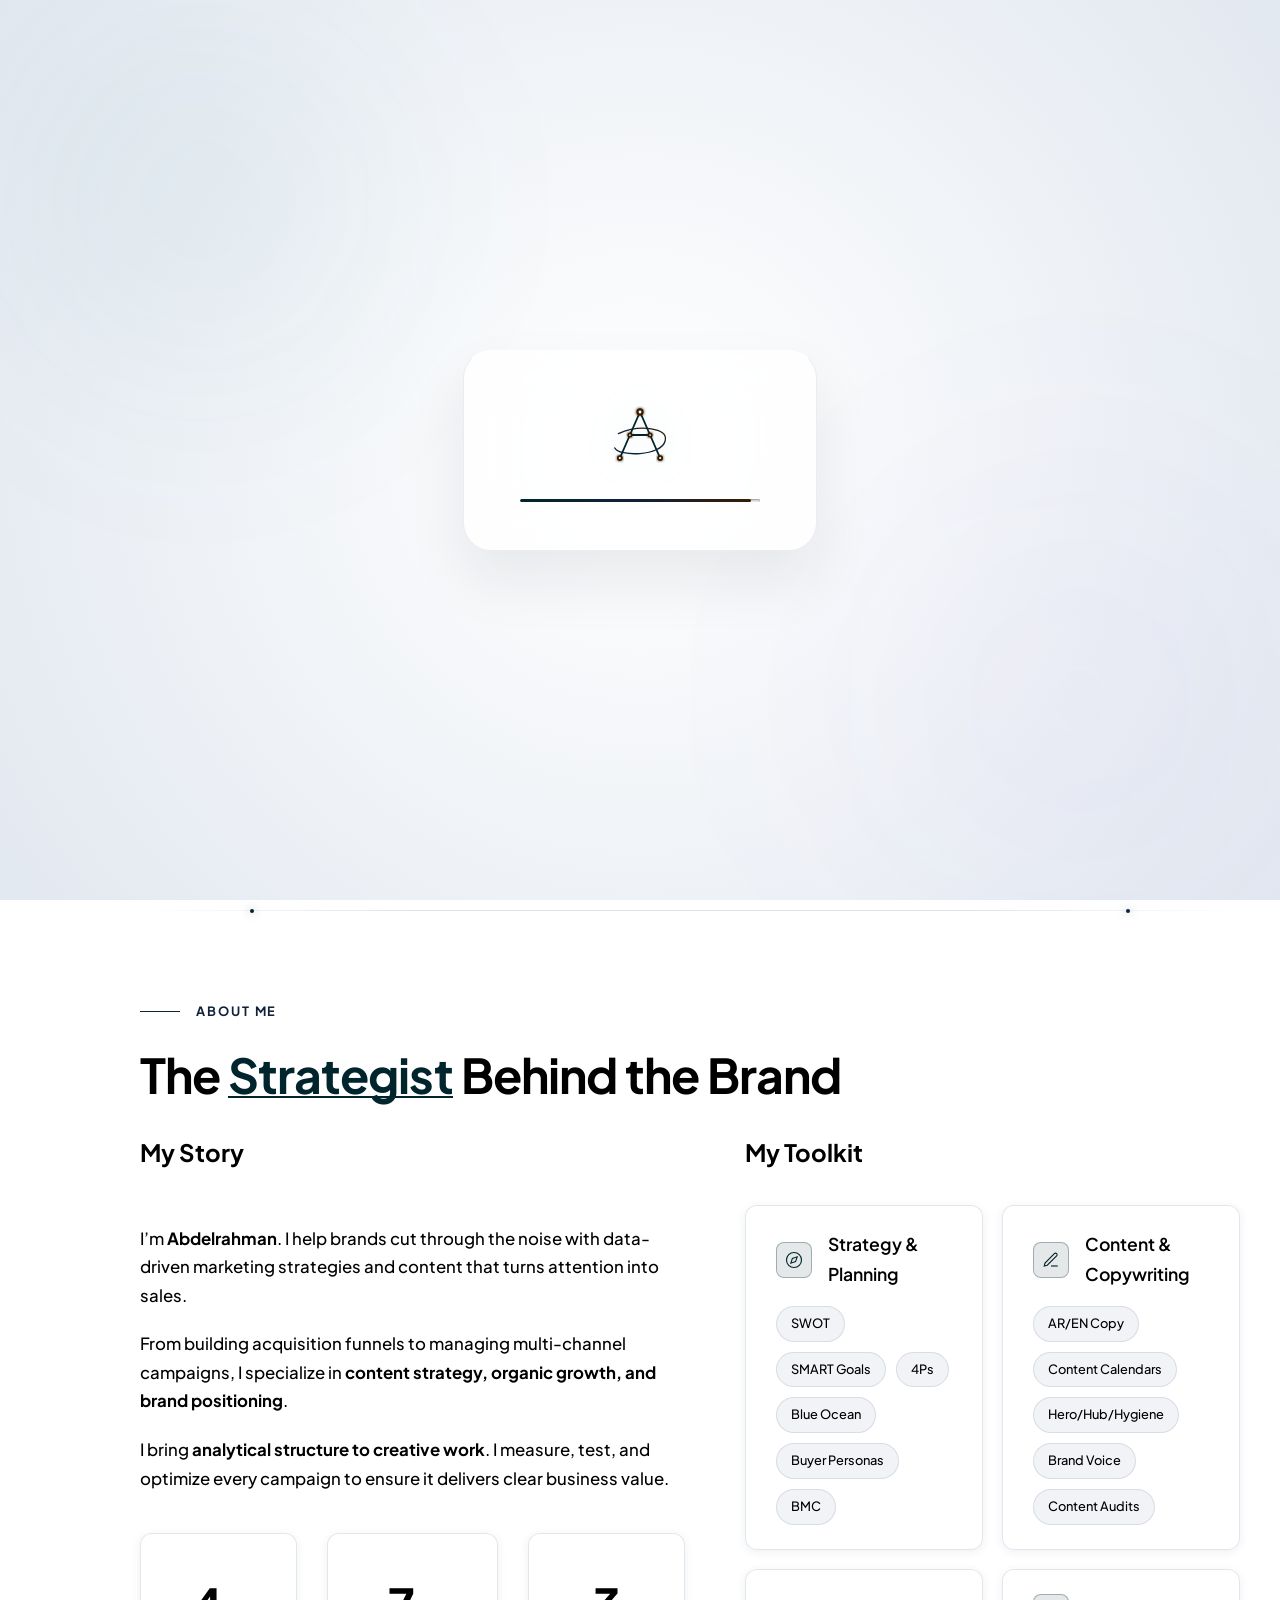
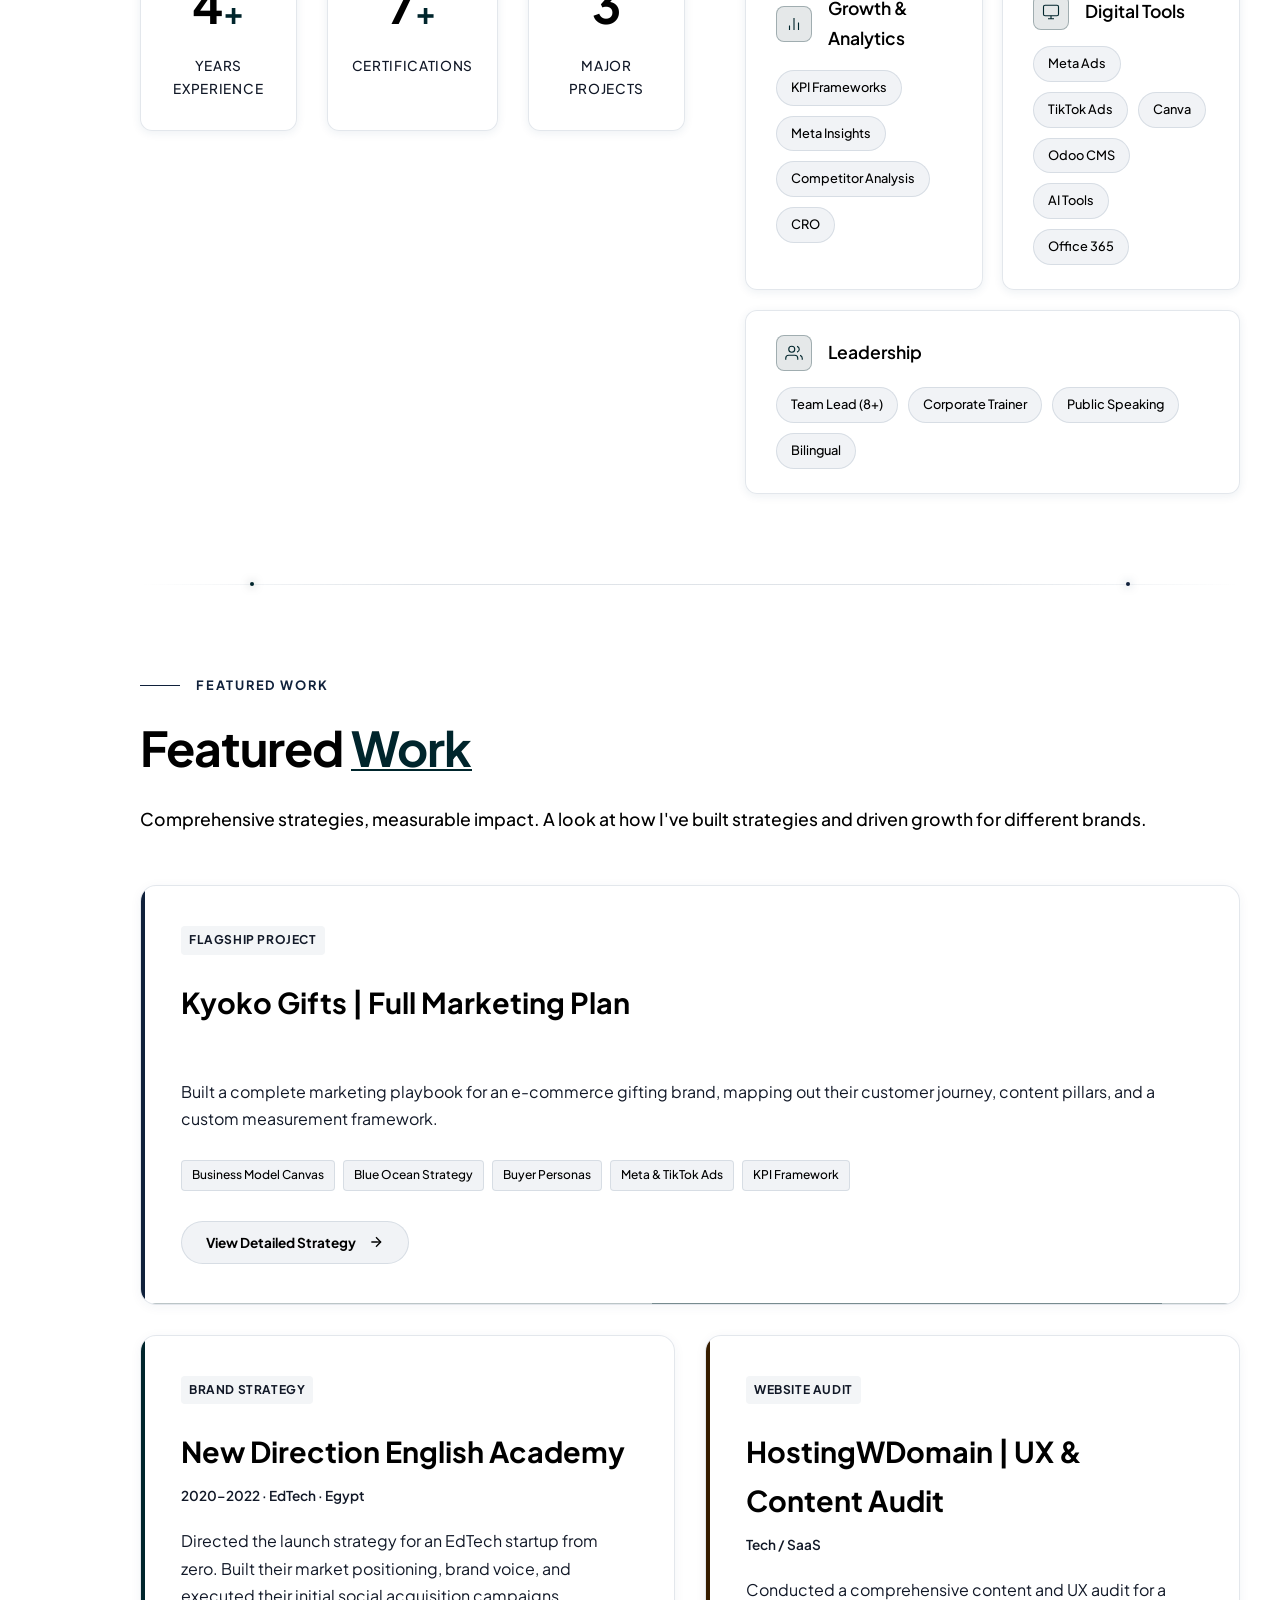
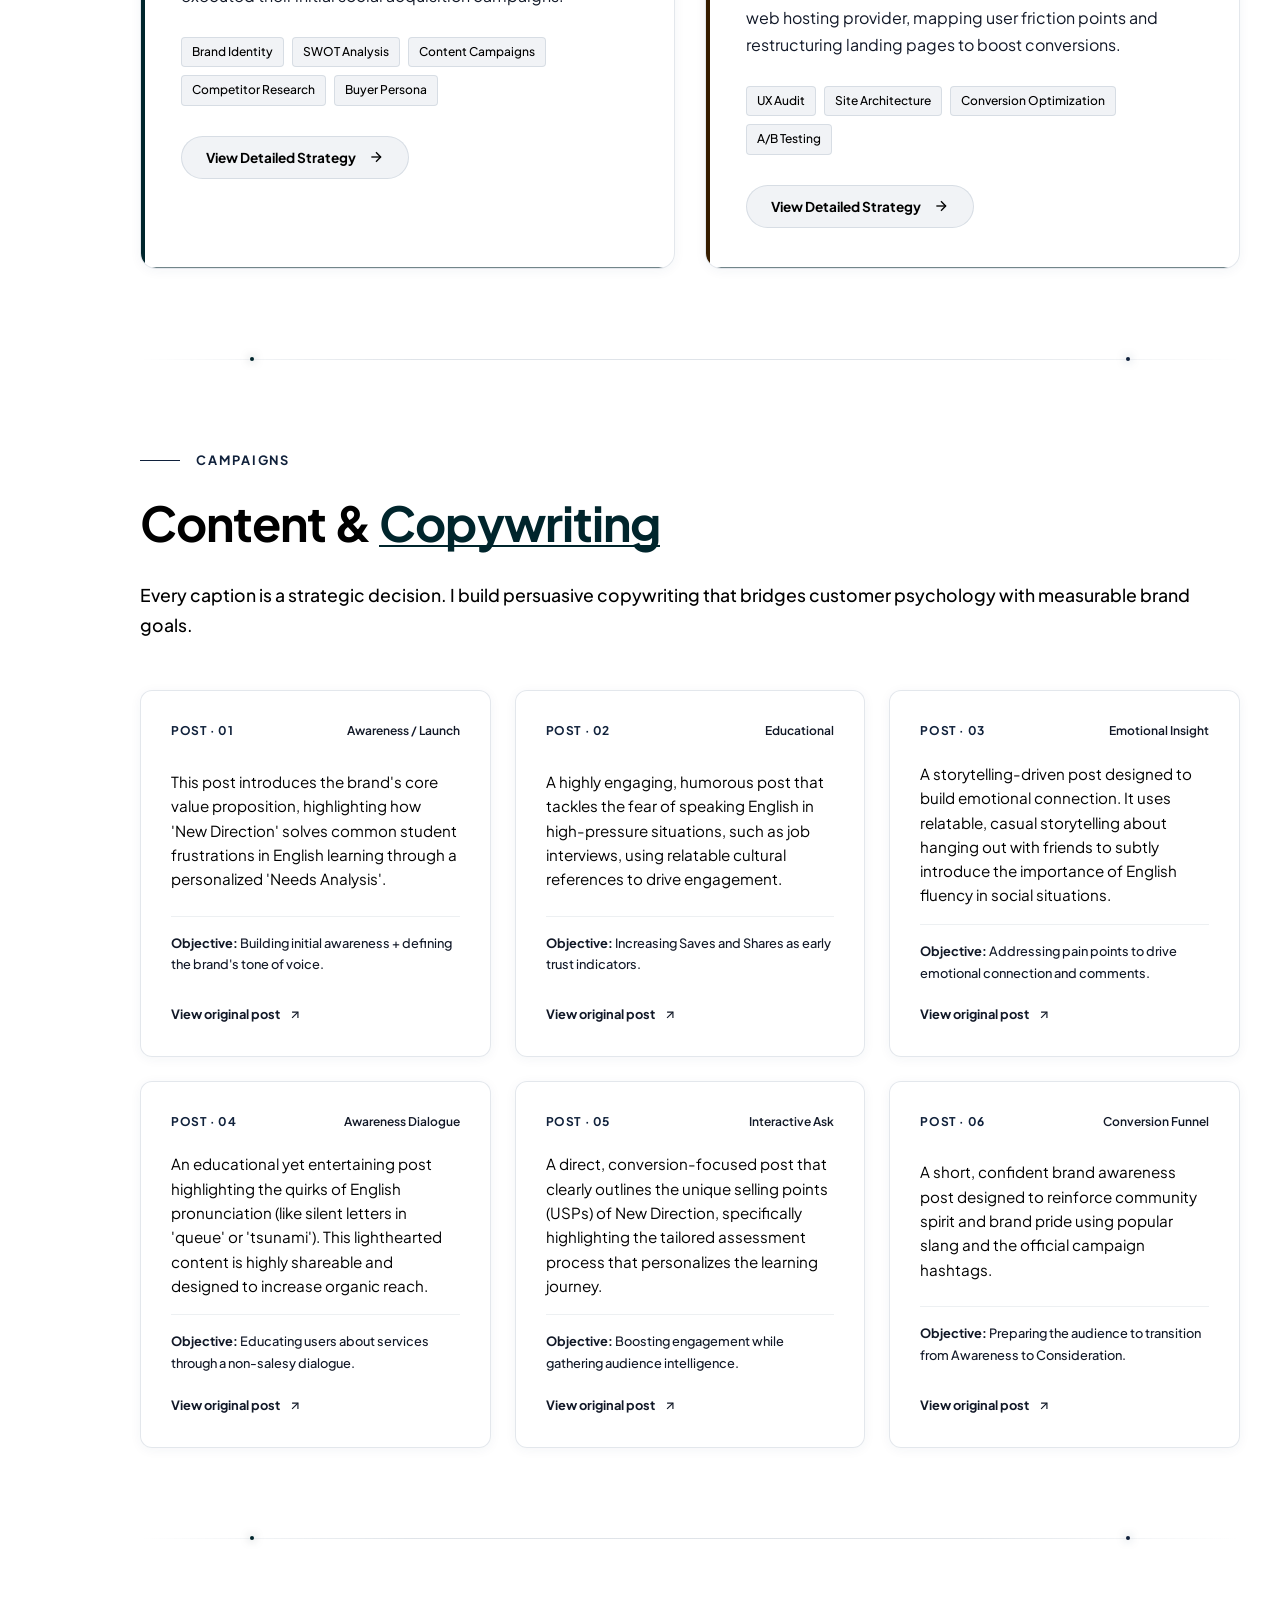
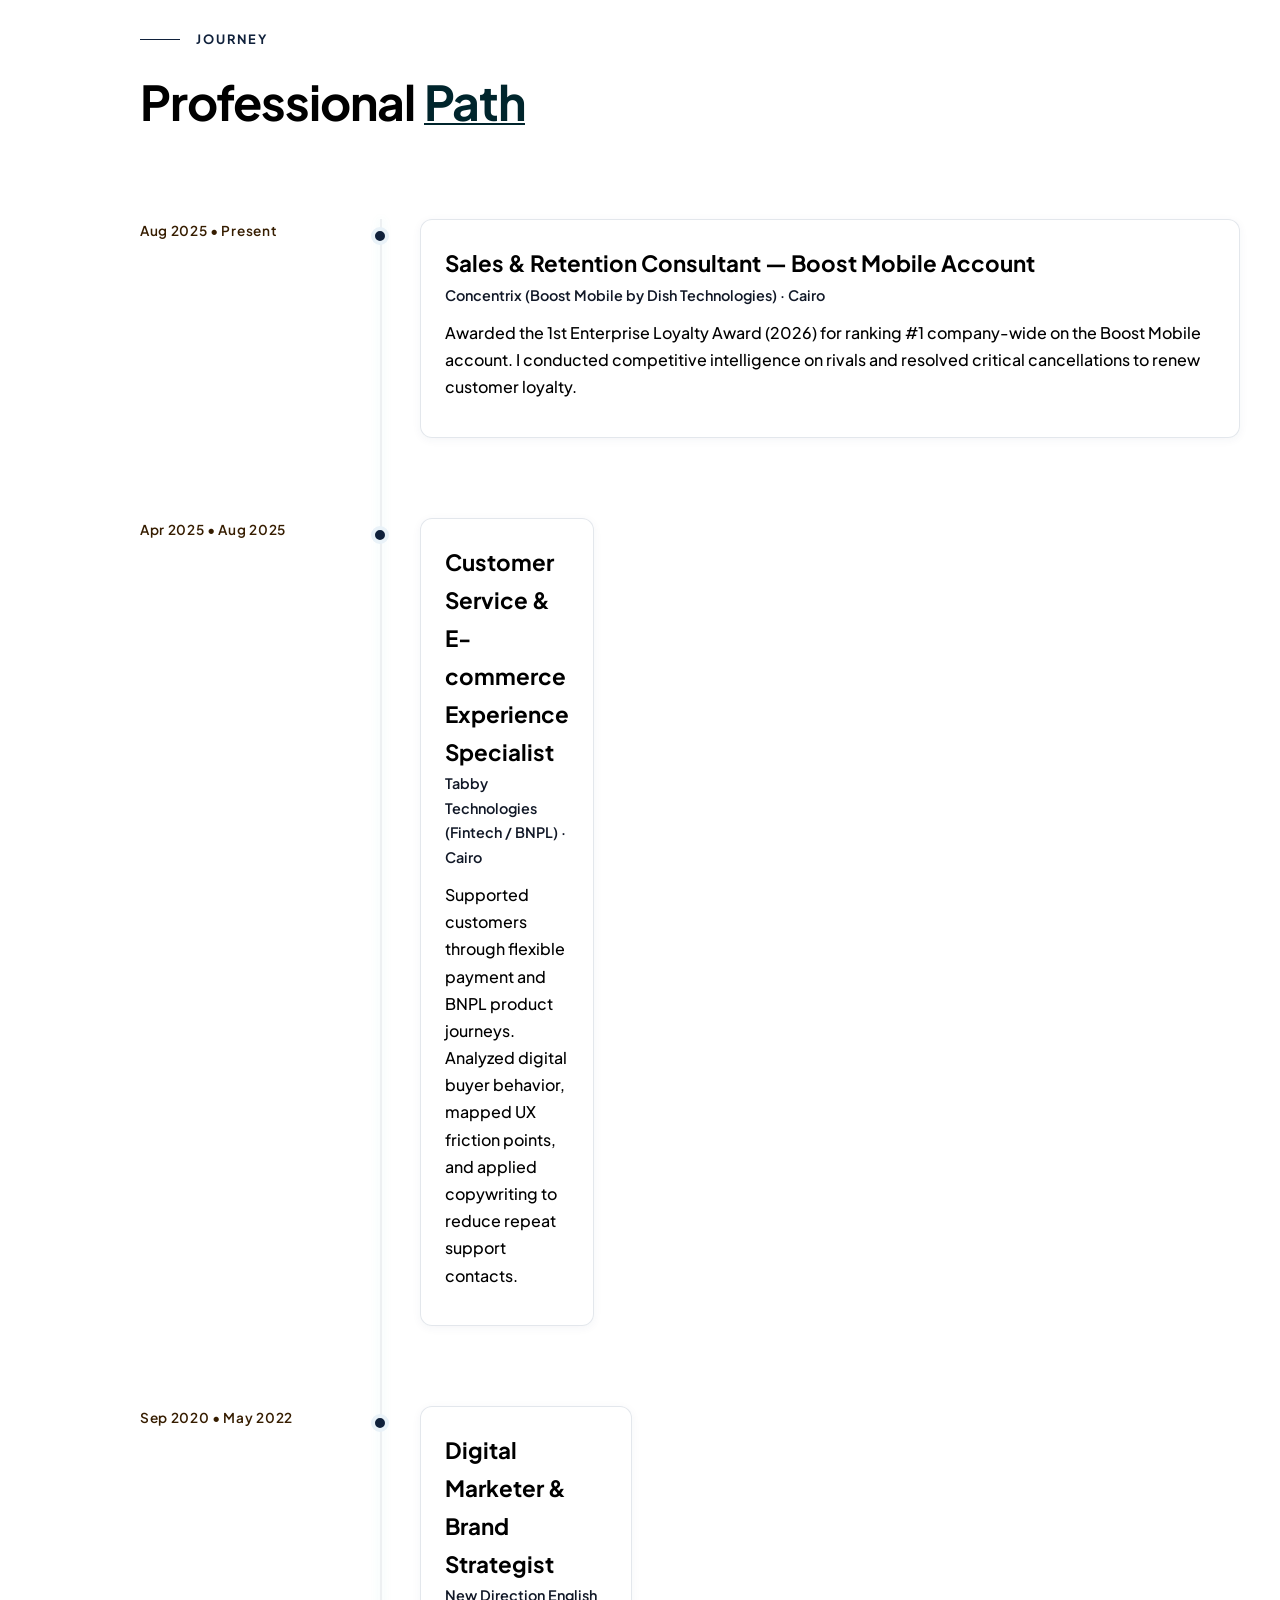
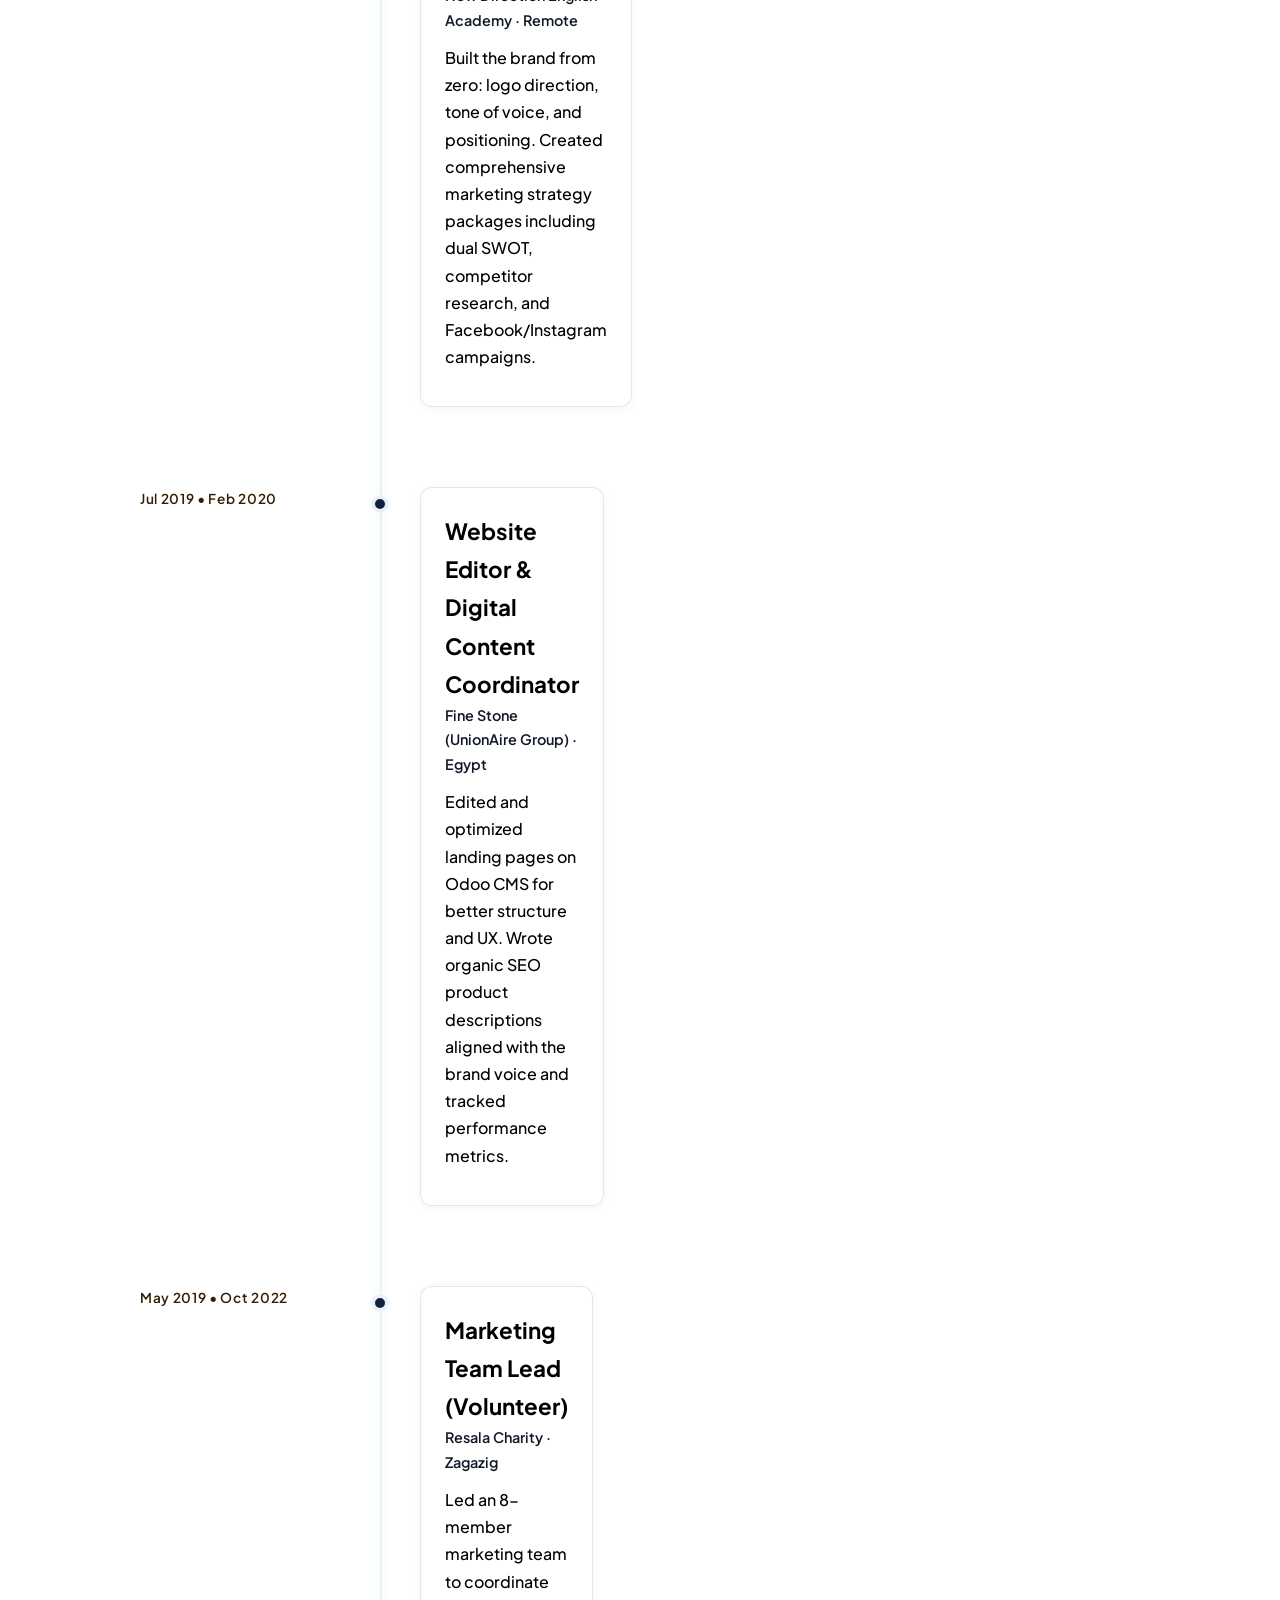
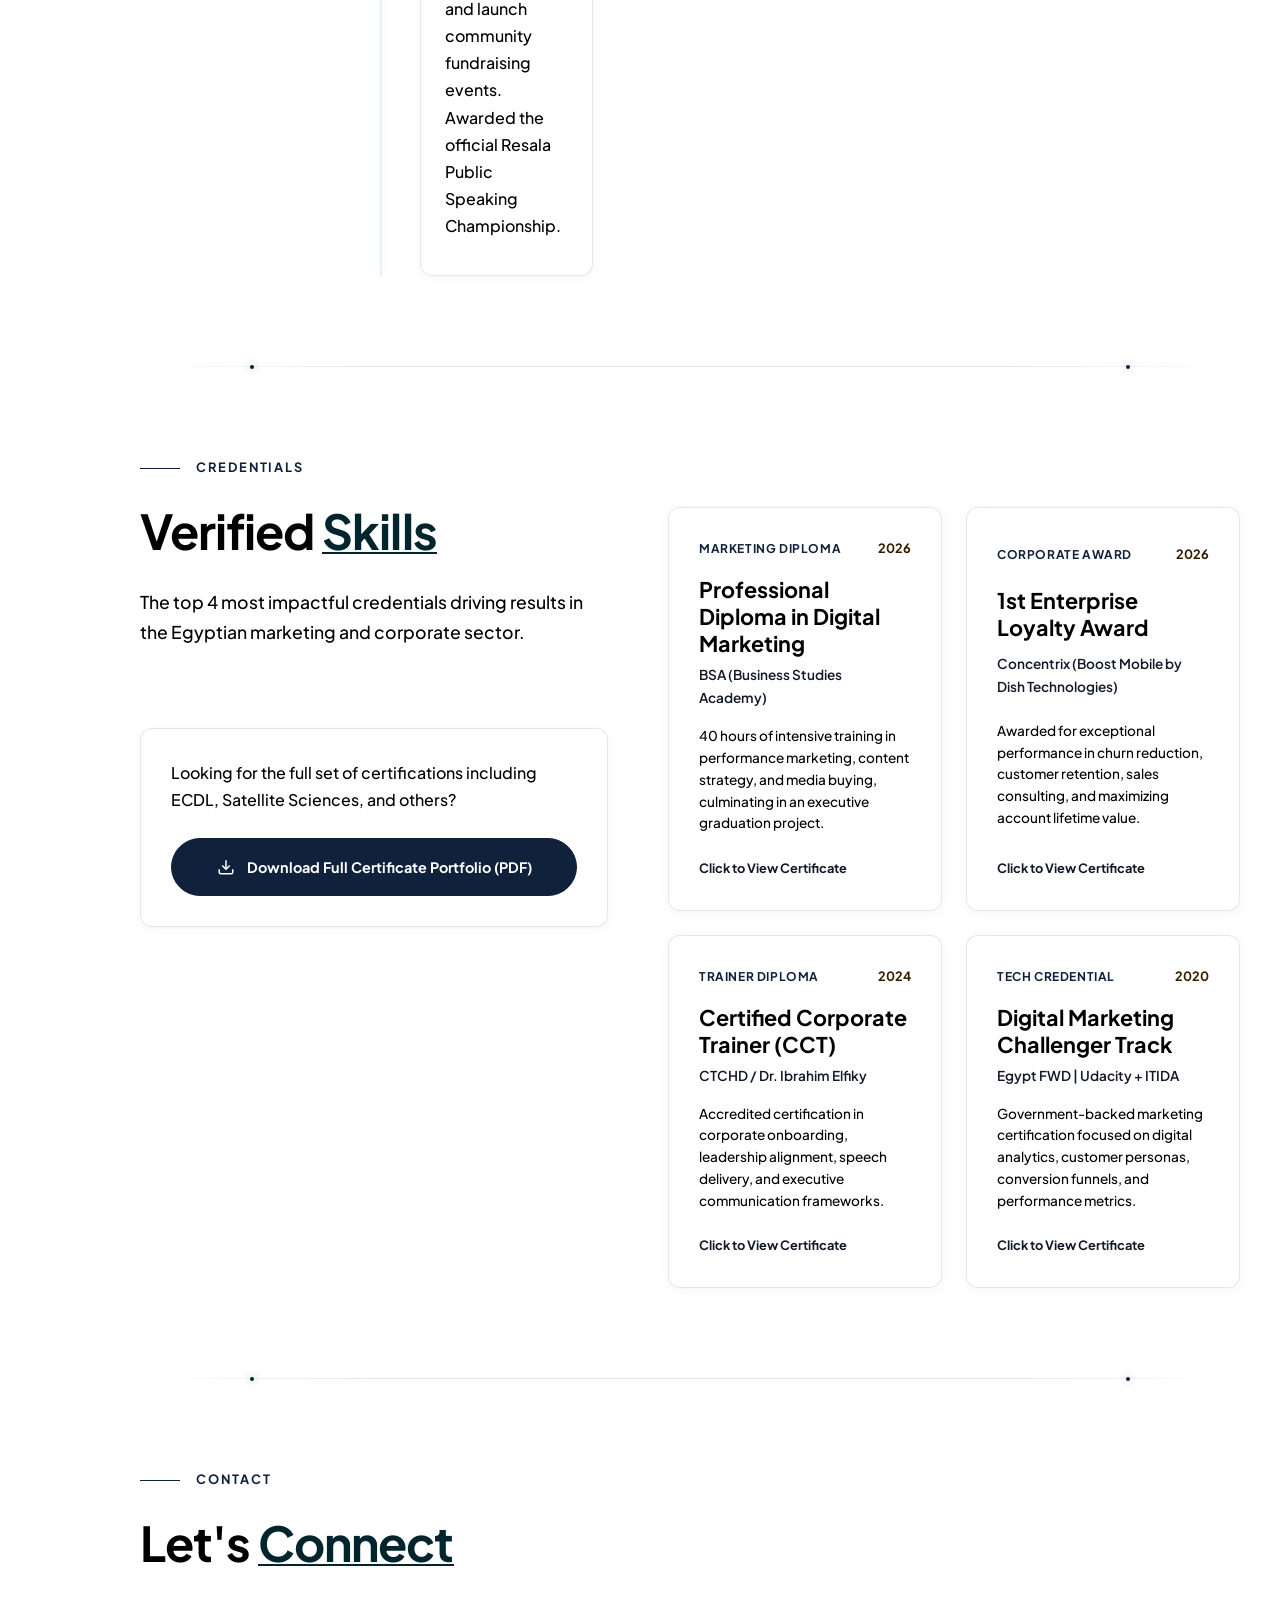
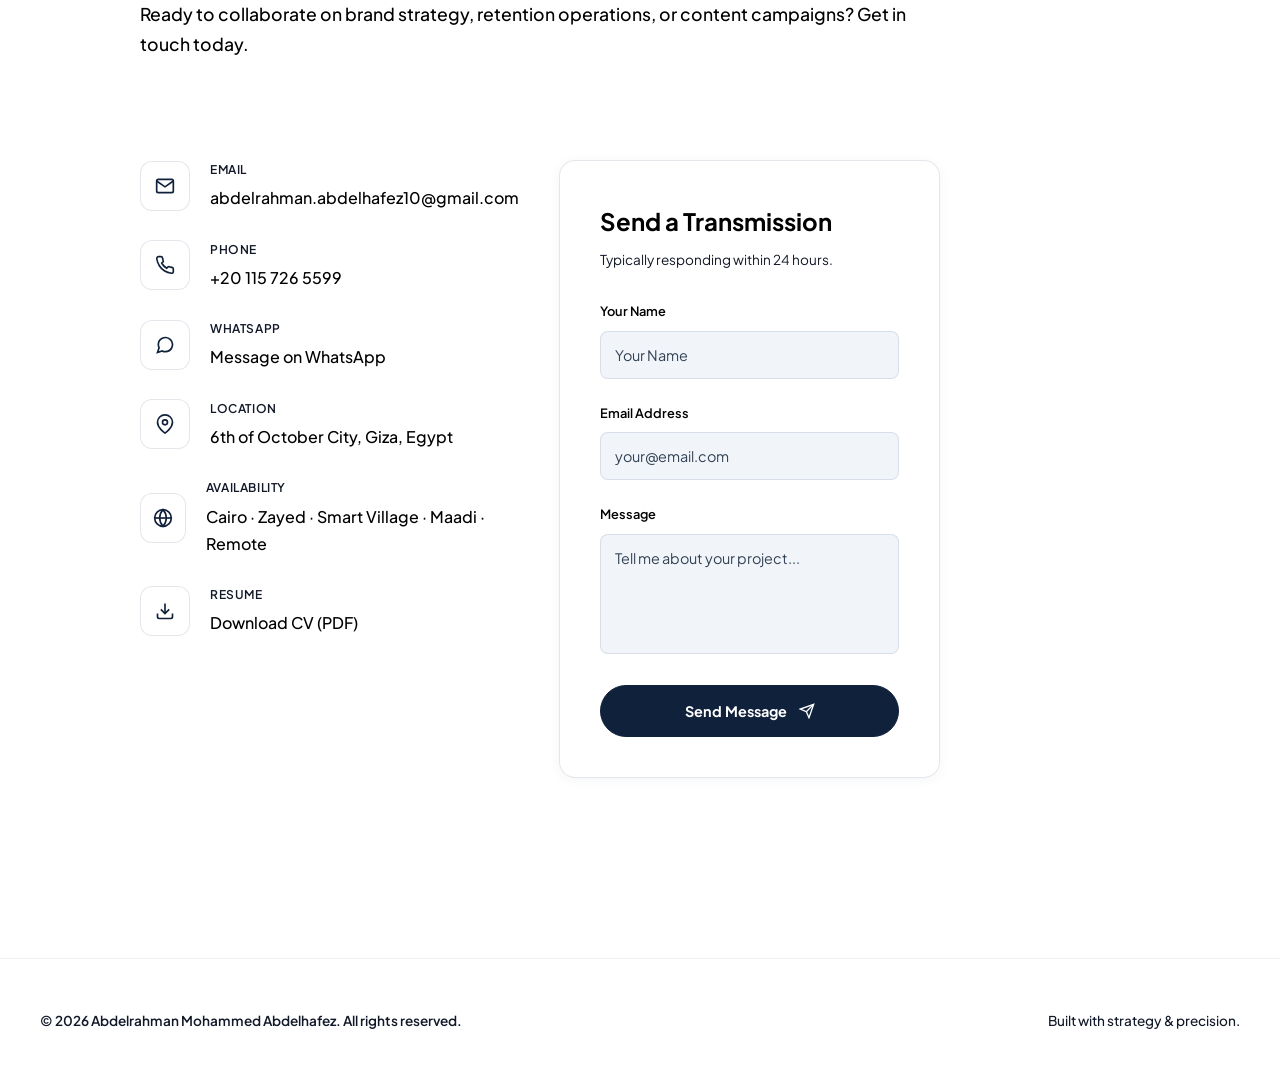
==== commit 6cd1447d: "Refactor: Replaced pixelated avatar with custom theme-reactive vector SVG astronaut, and updated cha" ====
--- a/index.html
+++ b/index.html
@@ -8,7 +8,7 @@
   <link rel="preconnect" href="https://fonts.googleapis.com">
   <link rel="preconnect" href="https://fonts.gstatic.com" crossorigin>
   <link href="https://fonts.googleapis.com/css2?family=IBM+Plex+Sans+Arabic:wght@400;500;600;700&family=Plus+Jakarta+Sans:wght@400;500;600;700;800&display=swap" rel="stylesheet">
-  <link rel="stylesheet" href="style.css?v=4.3.1" />
+  <link rel="stylesheet" href="style.css?v=4.3.4" />
   <link rel="icon" type="image/svg+xml" href="logo.svg" />
 
   <!-- Open Graph / Facebook / LinkedIn -->
@@ -720,18 +720,17 @@
               </span>
               <div class="timeline-content timeline-card">
                 <h3 class="timeline-role">
-                  <span class="lang-en">Customer Retention &amp; Sales Specialist</span>
-                  <span class="lang-ar">أخصائي مبيعات واستبقاء العملاء</span>
+                  <span class="lang-en">Sales &amp; Retention Consultant — Boost Mobile Account</span>
+                  <span class="lang-ar">مستشار مبيعات واستبقاء العملاء — حساب بوست موبايل</span>
                 </h3>
                 <span class="timeline-company">
                   <span class="lang-en">Concentrix (Boost Mobile by Dish Technologies) · Cairo</span>
                   <span class="lang-ar">كونسنتريكس (بوست موبايل - ديش تكنولوجيز) · القاهرة</span>
                 </span>
                 <div class="timeline-body">
-                  <p class="lang-en">Awarded the 1st Enterprise Loyalty Award (2026) for top-tier retention performance. I consulted high-risk accounts, resolved critical conflicts, and built retention plays to drive client loyalty.</p>
-                  <p class="lang-ar">حاصل على جائزة التميز الأولى في ولاء واستبقاء العملاء (٢٠٢٦) كأفضل مقدم أداء على حساب Boost Mobile. توليت إدارة الحسابات ذات الاحتمالية العالية للمغادرة، وحل النزاعات الحرجة، وبناء استراتيجيات مخصصة لتعزيز الولاء للمؤسسة.</p>
+                  <p class="lang-en">Awarded the 1st Enterprise Loyalty Award (2026) for ranking #1 company-wide on the Boost Mobile account. I conducted competitive intelligence on rivals and resolved critical cancellations to renew customer loyalty.</p>
+                  <p class="lang-ar">حاصل على جائزة الولاء الأولى على مستوى المؤسسة (٢٠٢٦) كصاحب المركز الأول في المبيعات وتقليل نسب المغادرة على حساب Boost Mobile. قمت بتحليل أسعار وخدمات المنافسين، وصياغة عروض استبقاء مخصصة لإقناع العملاء وحل المشكلات الحرجة.</p>
                 </div>
-              </div>
             </div>
             <div class="timeline-item reveal-card">
               <div class="timeline-dot bg-cyan"></div>
@@ -741,18 +740,17 @@
               </span>
               <div class="timeline-content timeline-card">
                 <h3 class="timeline-role">
-                  <span class="lang-en">Customer Service Ambassador</span>
-                  <span class="lang-ar">أخصائي علاقات ودعم العملاء</span>
+                  <span class="lang-en">Customer Service &amp; E-commerce Experience Specialist</span>
+                  <span class="lang-ar">أخصائي خدمة العملاء وتجربة التجارة الإلكترونية</span>
                 </h3>
                 <span class="timeline-company">
                   <span class="lang-en">Tabby Technologies (Fintech / BNPL) · Cairo</span>
                   <span class="lang-ar">شركة تابي للتكنولوجيا المالية (اشتر الآن وادفع لاحقاً) · القاهرة</span>
                 </span>
                 <div class="timeline-body">
-                  <p class="lang-en">Mapped and analyzed digital buyer behaviors. Restructured and simplified self-service support content to systematically reduce repeat contacts.</p>
-                  <p class="lang-ar">قمت بتحليل ورسم خرائط سلوك المشترين الرقميين لتطوير تجاربهم الاستهلاكية، كما ساهمت في إعادة هيكلة وتبسيط محتوى الدعم والأسئلة الشائعة لتقليل معدلات تكرار الاستفسارات عبر قنوات الخدمة الذاتية.</p>
+                  <p class="lang-en">Supported customers through flexible payment and BNPL product journeys. Analyzed digital buyer behavior, mapped UX friction points, and applied copywriting to reduce repeat support contacts.</p>
+                  <p class="lang-ar">دعمت العملاء خلال رحلات الدفع المرنة (BNPL). قمت بتحليل سلوك المشترين الرقميين، وتحديد نقاط الضعف في تجربة المستخدم (UX)، وتطبيق مهارات كتابة المحتوى لتحسين صفحات الدعم وتقليل معدل الشكاوى المكررة.</p>
                 </div>
-              </div>
             </div>
             <div class="timeline-item reveal-card">
               <div class="timeline-dot bg-purple"></div>
@@ -762,18 +760,17 @@
               </span>
               <div class="timeline-content timeline-card">
                 <h3 class="timeline-role">
-                  <span class="lang-en">Digital Marketer</span>
-                  <span class="lang-ar">أخصائي تسويق رقمي</span>
+                  <span class="lang-en">Digital Marketer &amp; Brand Strategist</span>
+                  <span class="lang-ar">مسوق رقمي ومخطط استراتيجي للعلامة التجارية</span>
                 </h3>
                 <span class="timeline-company">
                   <span class="lang-en">New Direction English Academy · Remote</span>
                   <span class="lang-ar">أكاديمية نيو دايركشن لتعليم اللغة الإنجليزية · العمل عن بعد</span>
                 </span>
                 <div class="timeline-body">
-                  <p class="lang-en">Established the brand positioning, visual voice, and monthly acquisition campaigns. Created long-term strategy playbooks outlining customer personas and purchase journeys.</p>
-                  <p class="lang-ar">توليت تأسيس وبناء الهوية البصرية للعلامة التجارية ونبرة صوتها وتموضعها التسويقي في قطاع EdTech بمصر. خططت وأدرت حملات النشر الشهرية على وسائل التواصل الاجتماعي مع وضع استراتيجيات طويلة المدى لتحديد شخصيات المشترين وخرائط رحلة الشراء.</p>
+                  <p class="lang-en">Built the brand from zero: logo direction, tone of voice, and positioning. Created comprehensive marketing strategy packages including dual SWOT, competitor research, and Facebook/Instagram campaigns.</p>
+                  <p class="lang-ar">أسست هوية العلامة التجارية من الصفر (الشعار، نبرة الصوت، التموضع). وضعت خطة استراتيجية تسويقية متكاملة شملت تحليل SWOT المزدوج، دراسة سلوك المنافسين والأسعار، وإطلاق حملات النشر والتفاعل الشهرية عبر فيسبوك وإنستجرام.</p>
                 </div>
-              </div>
             </div>
             <div class="timeline-item reveal-card">
               <div class="timeline-dot bg-gold"></div>
@@ -783,18 +780,17 @@
               </span>
               <div class="timeline-content timeline-card">
                 <h3 class="timeline-role">
-                  <span class="lang-en">Website Editor &amp; Content Coordinator</span>
-                  <span class="lang-ar">مسؤول تحرير المواقع الإلكترونية وتنسيق المحتوى</span>
+                  <span class="lang-en">Website Editor &amp; Digital Content Coordinator</span>
+                  <span class="lang-ar">محرر موقع إلكتروني ومنسق محتوى رقمي</span>
                 </h3>
                 <span class="timeline-company">
                   <span class="lang-en">Fine Stone (UnionAire Group) · Egypt</span>
                   <span class="lang-ar">شركة فاين ستون (مجموعة يونيون إير) · مصر</span>
                 </span>
                 <div class="timeline-body">
-                  <p class="lang-en">Managed and optimized product positioning on the Odoo CMS. Maintained content calendars and optimized layouts to boost search traffic conversions.</p>
-                  <p class="lang-ar">أدرت وحسنت صفحات هبوط المنتجات على نظام إدارة المحتوى Odoo لتحسين تجربة المستخدم. صغت الأوصاف التسويقية للمنتجات بما يتناسب مع نبرة صوت العلامة لتعزيز الظهور العضوي على محركات البحث وتحسين معدلات التحويل.</p>
+                  <p class="lang-en">Edited and optimized landing pages on Odoo CMS for better structure and UX. Wrote organic SEO product descriptions aligned with the brand voice and tracked performance metrics.</p>
+                  <p class="lang-ar">قمت بتحرير وتحسين صفحات الهبوط على نظام Odoo CMS لتطوير تجربة المستخدم وسهولة القراءة. كتبت أوصافاً تسويقية متوافقة مع معايير السيو (SEO) ونبرة العلامة التجارية لتسهيل الظهور العضوي وتتبع مقاييس الأداء.</p>
                 </div>
-              </div>
             </div>
             <div class="timeline-item reveal-card">
               <div class="timeline-dot bg-cyan"></div>
@@ -1535,7 +1531,24 @@
     <!-- Pulsing Chat Trigger Button -->
                 <button id="chat-trigger-btn" class="chat-trigger-btn magnetic-button" aria-label="Open AI Chatbot">
       <div class="bot-orb-pulse"></div>
-      <img src="astro_bot_avatar.png" alt="Astro-Bot Icon" class="chat-icon-img">
+      <svg class="astro-icon-svg chat-icon-img" viewBox="0 0 512 512" fill="none" xmlns="http://www.w3.org/2000/svg">
+      <path d="M120 310 C 80 340, 80 420, 120 450" stroke="var(--astro-border)" stroke-width="20" stroke-linecap="round"/>
+      <path d="M392 310 C 432 340, 432 420, 392 450" stroke="var(--astro-border)" stroke-width="20" stroke-linecap="round"/>
+      <path d="M170 270 C 130 310, 120 480, 120 480 L 392 480 C 392 480, 382 310, 342 270 Z" stroke="var(--astro-border)" stroke-width="24" fill="var(--astro-suit-bg)"/>
+      <rect x="186" y="260" width="140" height="30" rx="15" stroke="var(--astro-border)" stroke-width="20" fill="var(--astro-collar-bg)"/>
+      <rect x="210" y="325" width="92" height="92" rx="16" stroke="var(--astro-border)" stroke-width="16" fill="var(--astro-console-bg)"/>
+      <circle cx="232" cy="355" r="8" fill="var(--astro-button-1)"/>
+      <circle cx="256" cy="355" r="8" fill="var(--astro-button-2)"/>
+      <circle cx="280" cy="355" r="8" fill="var(--astro-button-3)"/>
+      <line x1="165" y1="310" x2="200" y2="400" stroke="var(--astro-border)" stroke-width="20" stroke-linecap="round"/>
+      <line x1="347" y1="310" x2="312" y2="400" stroke="var(--astro-border)" stroke-width="20" stroke-linecap="round"/>
+      <rect x="126" y="145" width="20" height="70" rx="8" stroke="var(--astro-border)" stroke-width="20" fill="var(--astro-ear-bg)"/>
+      <rect x="366" y="145" width="20" height="70" rx="8" stroke="var(--astro-border)" stroke-width="20" fill="var(--astro-ear-bg)"/>
+      <circle cx="256" cy="180" r="110" stroke="var(--astro-border)" stroke-width="24" fill="var(--astro-helmet-bg)"/>
+      <circle cx="256" cy="180" r="85" stroke="var(--astro-visor-border)" stroke-width="16" fill="var(--astro-visor-bg)"/>
+      <path d="M200 135 C 220 120, 290 120, 312 135" stroke="var(--astro-visor-reflect)" stroke-width="12" stroke-linecap="round"/>
+      <rect x="220" y="160" width="12" height="12" rx="3" fill="var(--astro-visor-reflect)"/>
+    </svg>
     </button>
 
     <!-- Chat Window Panel -->
@@ -1543,7 +1556,24 @@
                         <div class="chat-header">
         <div class="chat-header-info">
           <div class="chat-avatar-orb">
-            <img src="astro_bot_avatar.png" alt="Astro-Bot" class="bot-avatar-img">
+            <svg class="astro-icon-svg bot-avatar-img" viewBox="0 0 512 512" fill="none" xmlns="http://www.w3.org/2000/svg">
+      <path d="M120 310 C 80 340, 80 420, 120 450" stroke="var(--astro-border)" stroke-width="20" stroke-linecap="round"/>
+      <path d="M392 310 C 432 340, 432 420, 392 450" stroke="var(--astro-border)" stroke-width="20" stroke-linecap="round"/>
+      <path d="M170 270 C 130 310, 120 480, 120 480 L 392 480 C 392 480, 382 310, 342 270 Z" stroke="var(--astro-border)" stroke-width="24" fill="var(--astro-suit-bg)"/>
+      <rect x="186" y="260" width="140" height="30" rx="15" stroke="var(--astro-border)" stroke-width="20" fill="var(--astro-collar-bg)"/>
+      <rect x="210" y="325" width="92" height="92" rx="16" stroke="var(--astro-border)" stroke-width="16" fill="var(--astro-console-bg)"/>
+      <circle cx="232" cy="355" r="8" fill="var(--astro-button-1)"/>
+      <circle cx="256" cy="355" r="8" fill="var(--astro-button-2)"/>
+      <circle cx="280" cy="355" r="8" fill="var(--astro-button-3)"/>
+      <line x1="165" y1="310" x2="200" y2="400" stroke="var(--astro-border)" stroke-width="20" stroke-linecap="round"/>
+      <line x1="347" y1="310" x2="312" y2="400" stroke="var(--astro-border)" stroke-width="20" stroke-linecap="round"/>
+      <rect x="126" y="145" width="20" height="70" rx="8" stroke="var(--astro-border)" stroke-width="20" fill="var(--astro-ear-bg)"/>
+      <rect x="366" y="145" width="20" height="70" rx="8" stroke="var(--astro-border)" stroke-width="20" fill="var(--astro-ear-bg)"/>
+      <circle cx="256" cy="180" r="110" stroke="var(--astro-border)" stroke-width="24" fill="var(--astro-helmet-bg)"/>
+      <circle cx="256" cy="180" r="85" stroke="var(--astro-visor-border)" stroke-width="16" fill="var(--astro-visor-bg)"/>
+      <path d="M200 135 C 220 120, 290 120, 312 135" stroke="var(--astro-visor-reflect)" stroke-width="12" stroke-linecap="round"/>
+      <rect x="220" y="160" width="12" height="12" rx="3" fill="var(--astro-visor-reflect)"/>
+    </svg>
           </div>
           <div>
             <h4 class="chat-title lang-en">Astro-Bot</h4>
@@ -1583,6 +1613,6 @@
   <script src="https://cdnjs.cloudflare.com/ajax/libs/gsap/3.12.5/ScrollTrigger.min.js" defer></script>
   <script src="https://cdn.jsdelivr.net/gh/studio-freight/lenis@1/bundled/lenis.min.js" defer></script>
 
-  <script src="script.js?v=4.3.1" defer></script>
+  <script src="script.js?v=4.3.4" defer></script>
 </body>
 </html>
--- a/style.css
+++ b/style.css
@@ -4,6 +4,19 @@
 
 /* ----- 1. CUSTOM PROPERTIES ----- */
 :root {
+  /* Astro SVG Icon variables - Dark Theme (Aurora Emerald cyan/teal line art) */
+  --astro-border: #2EC4B6;
+  --astro-helmet-bg: #0D1321;
+  --astro-visor-border: #FF9F1C;
+  --astro-visor-bg: rgba(46, 196, 182, 0.08);
+  --astro-visor-reflect: #F8F9FA;
+  --astro-ear-bg: #274C77;
+  --astro-suit-bg: #0D1321;
+  --astro-collar-bg: #274C77;
+  --astro-console-bg: rgba(255, 159, 28, 0.1);
+  --astro-button-1: #FF9F1C;
+  --astro-button-2: #2EC4B6;
+  --astro-button-3: #F8F9FA;
   /* Space Weather Palette */
   --bg-primary: #000000;
   --bg-card: rgba(39, 76, 119, 0.1);
@@ -3531,6 +3544,19 @@
 
 /* ----- CUSTOM PROPERTIES ----- */
 html[data-theme="light"] {
+  /* Astro SVG Icon variables - Light Theme (Deep slate blue line art) */
+  --astro-border: #274C77;
+  --astro-helmet-bg: #FFFFFF;
+  --astro-visor-border: #FF9F1C;
+  --astro-visor-bg: rgba(39, 76, 119, 0.05);
+  --astro-visor-reflect: #274C77;
+  --astro-ear-bg: #F1F5F9;
+  --astro-suit-bg: #FFFFFF;
+  --astro-collar-bg: #E2E8F0;
+  --astro-console-bg: #F1F5F9;
+  --astro-button-1: #FF9F1C;
+  --astro-button-2: #2EC4B6;
+  --astro-button-3: #274C77;
   --bg-primary: #f4f7fa;          /* Softer, desaturated slate-blue-sky base */
   --bg-card: rgba(255, 255, 255, 0.96); /* Clean surface backdrop */
   --bg-card-hover: rgba(255, 255, 255, 1.0);
@@ -4509,4 +4535,24 @@
 .scroll-to-top-btn:hover .rocket-fire {
   animation: rocketFlame 0.12s infinite alternate ease-in-out;
   transform-origin: top center;
+}
+
+/* PERFORMANCE OPTIMIZATION: Disable expensive backdrop-filter on mobile viewports for Light Mode */
+@media (max-width: 1024px) {
+  html[data-theme="light"] .stat-card,
+  html[data-theme="light"] .skill-category,
+  html[data-theme="light"] .project-glass-card,
+  html[data-theme="light"] .campaign-glass-card,
+  html[data-theme="light"] .certificate-glass-card,
+  html[data-theme="light"] .cert-download-center,
+  html[data-theme="light"] .contact-form-card,
+  html[data-theme="light"] .floating-lang-toggle,
+  html[data-theme="light"] .mobile-header,
+  html[data-theme="light"] .chat-window-panel,
+  html[data-theme="light"] .chat-trigger-btn {
+    backdrop-filter: none !important;
+    -webkit-backdrop-filter: none !important;
+    background: #ffffff !important;
+    box-shadow: 0 4px 12px rgba(30, 61, 97, 0.08) !important;
+  }
 }
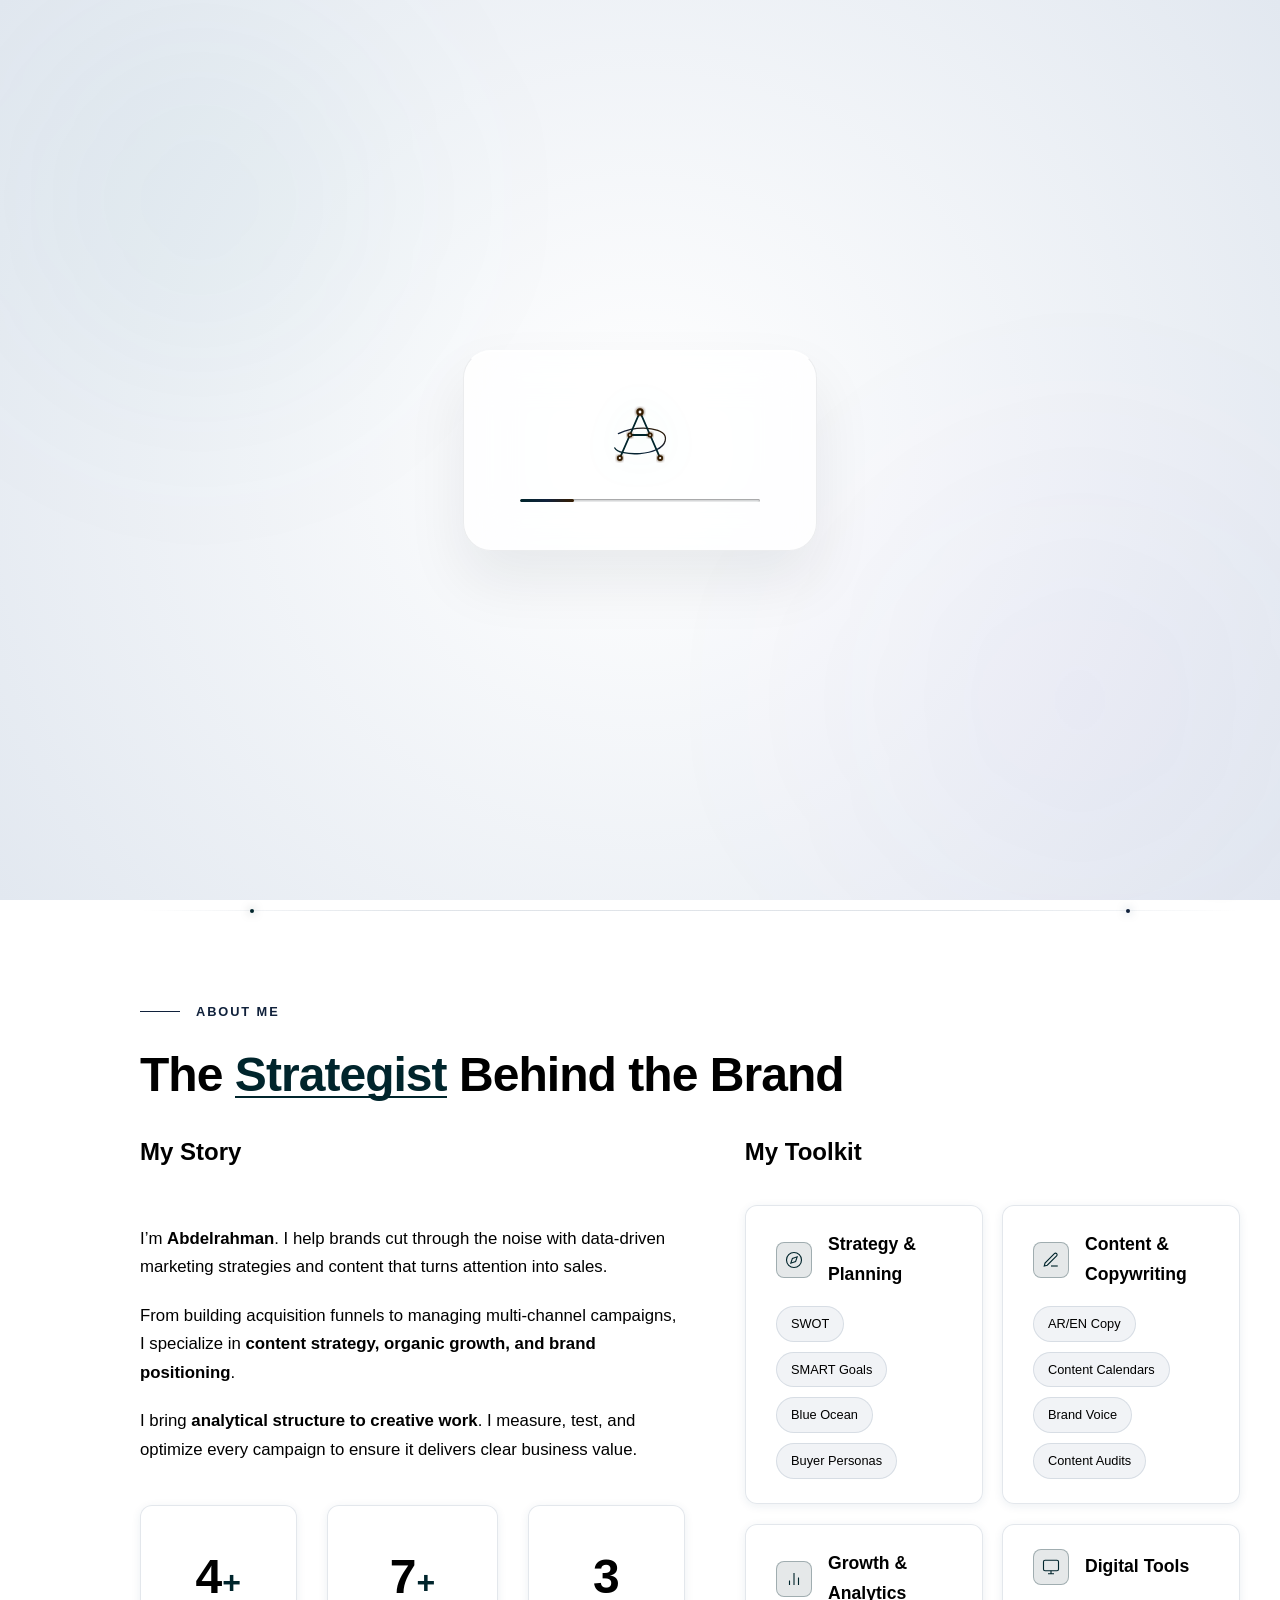
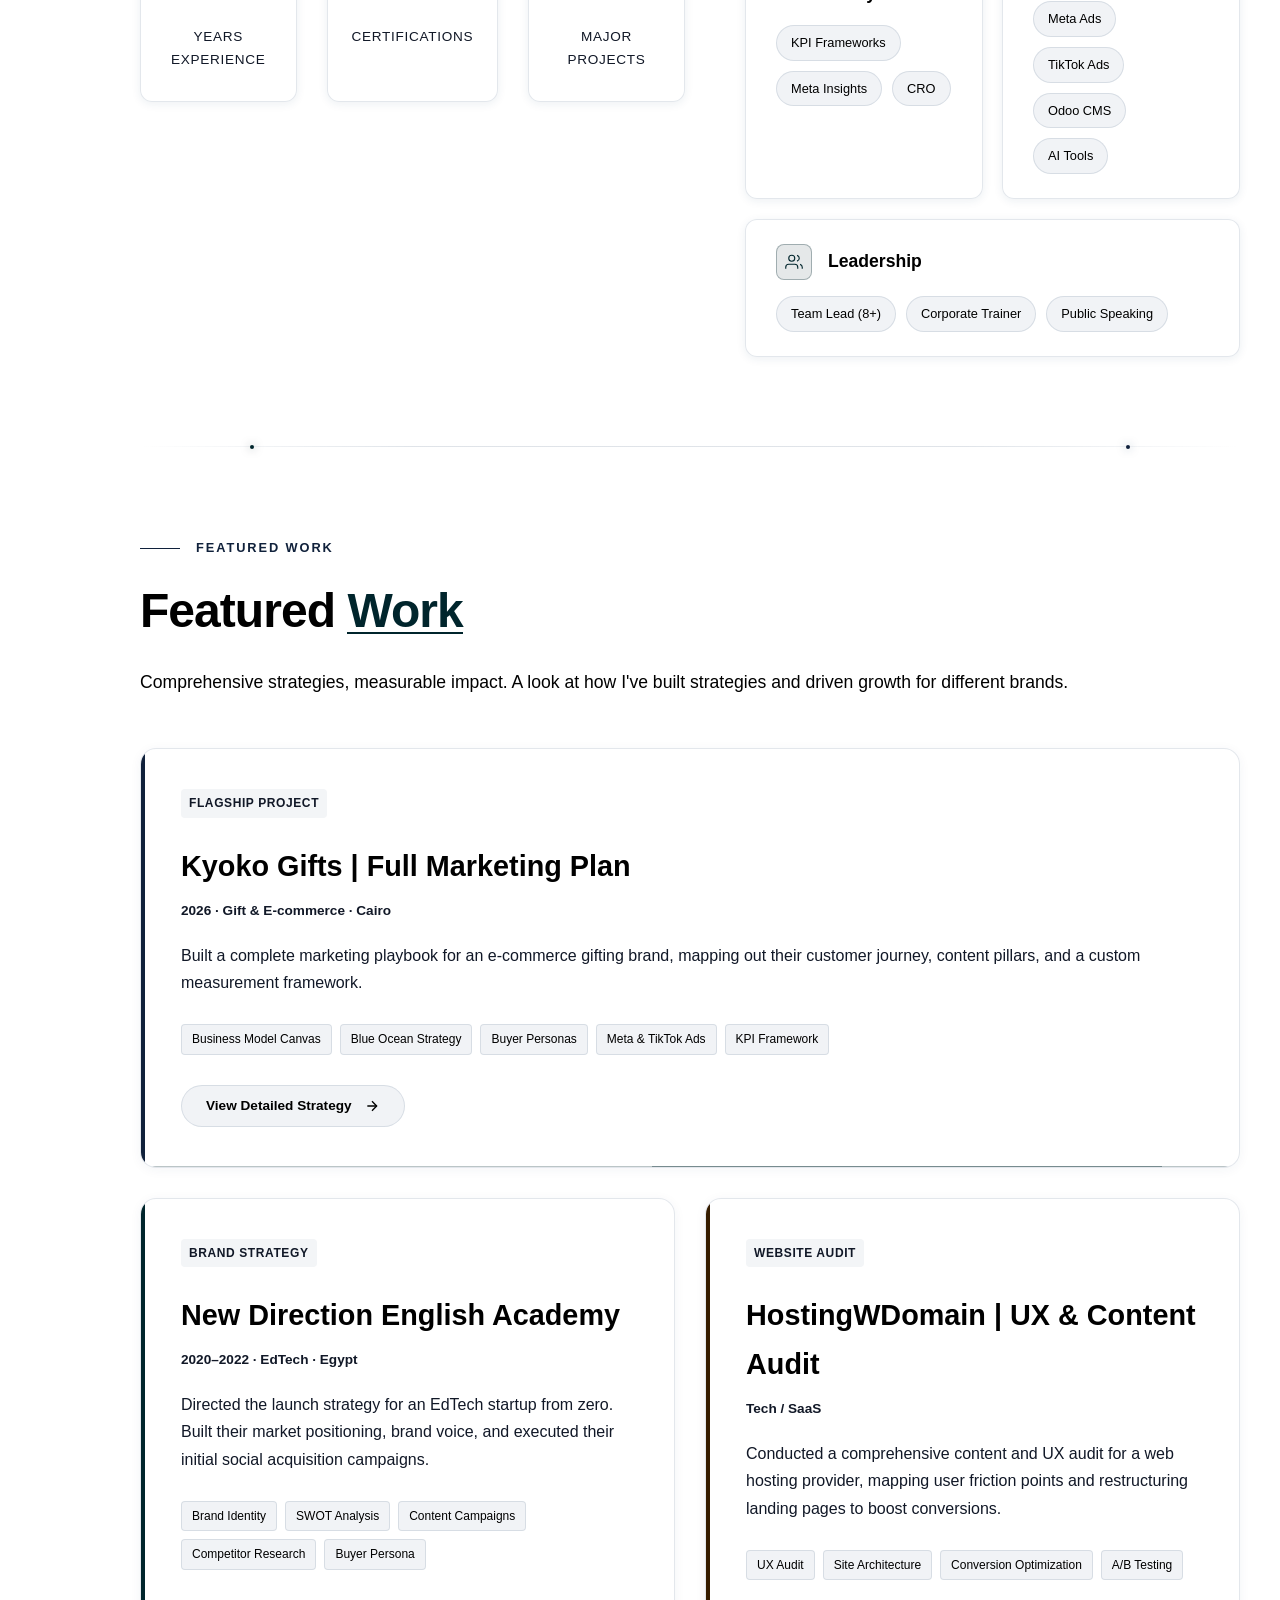
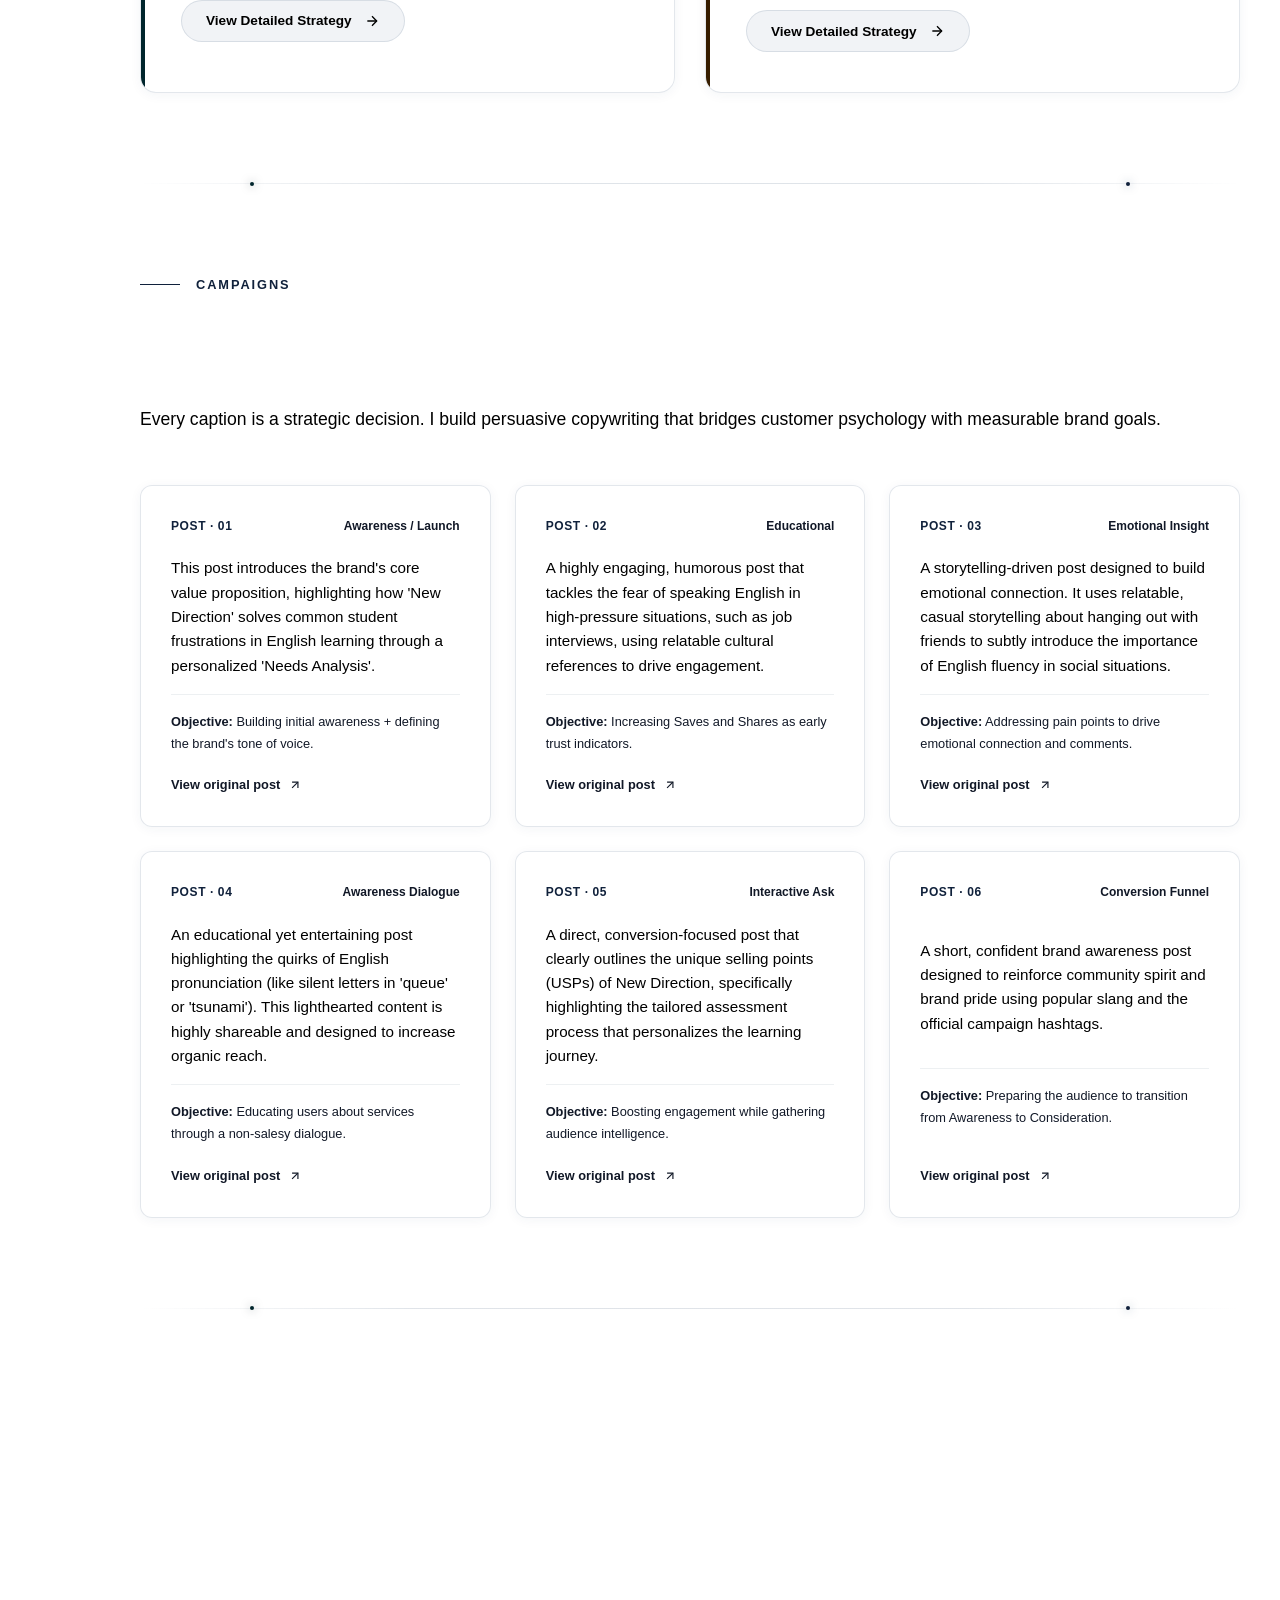
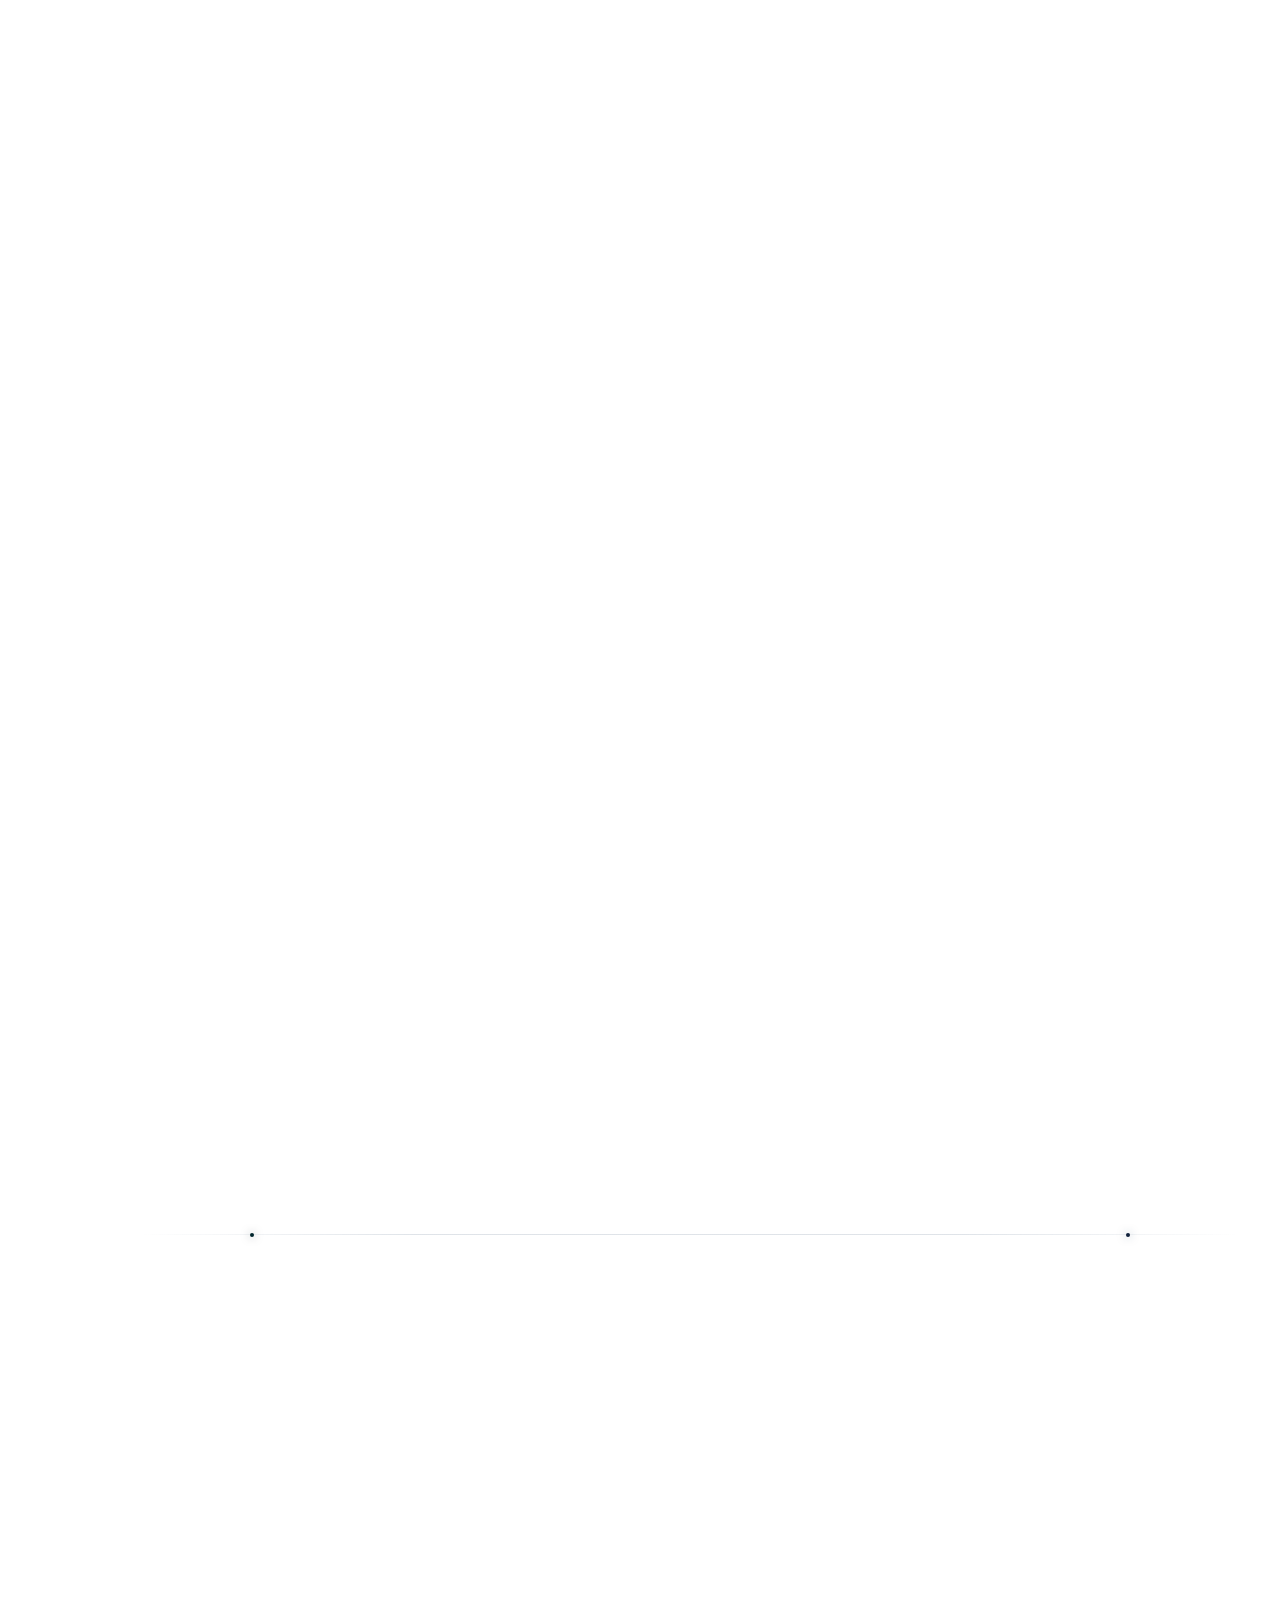
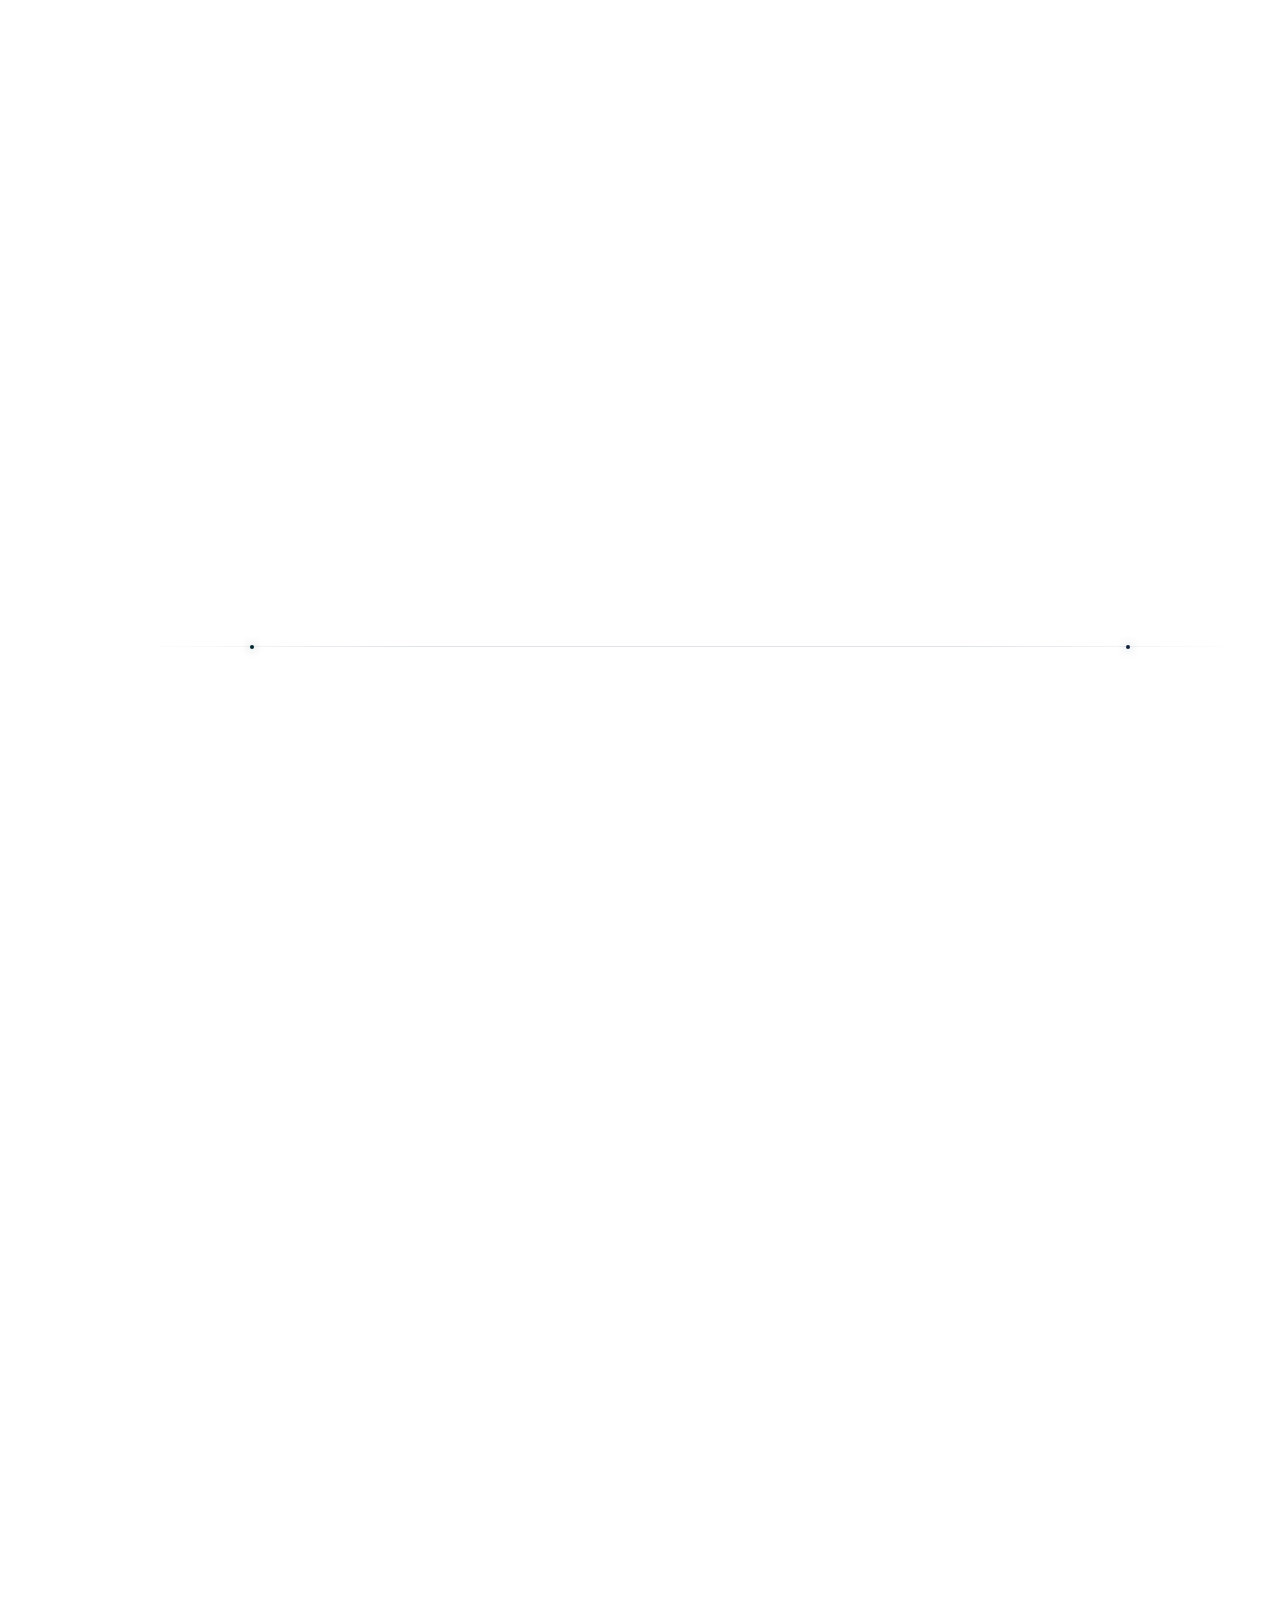
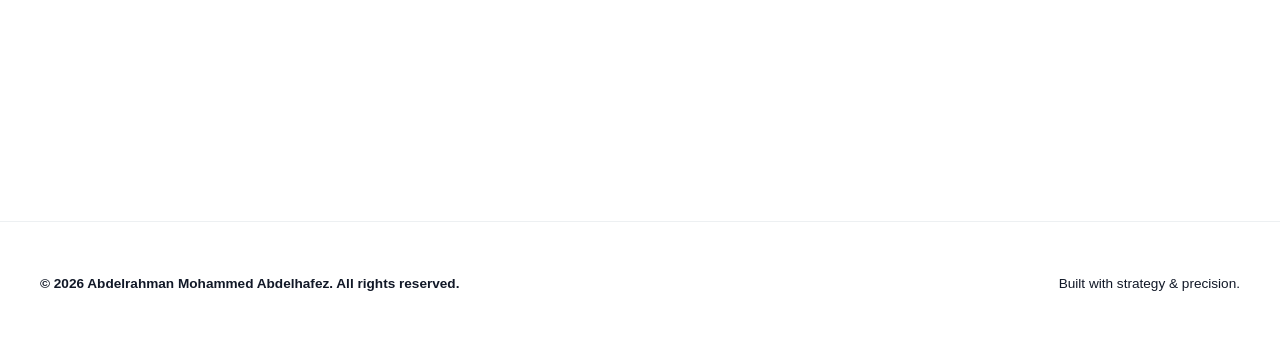
==== commit 9a1a6556: "Performance: Preload critical woff2 font files, remove duplicate @keyframes animations, enable GPU l" ====
--- a/index.html
+++ b/index.html
@@ -5,10 +5,9 @@
   <meta name="viewport" content="width=device-width, initial-scale=1.0" />
   <title>Abdelrahman Abdelhafez | Digital Marketing Strategist</title>
   <meta name="description" content="Portfolio of Abdelrahman Mohammed Abdelhafez | Digital Marketer, Marketing Strategist, and Content Planner." />
-  <link rel="preconnect" href="https://fonts.googleapis.com">
-  <link rel="preconnect" href="https://fonts.gstatic.com" crossorigin>
-  <link href="https://fonts.googleapis.com/css2?family=IBM+Plex+Sans+Arabic:wght@400;500;600;700&family=Plus+Jakarta+Sans:wght@400;500;600;700;800&display=swap" rel="stylesheet">
-  <link rel="stylesheet" href="style.css?v=4.3.4" />
+  <link rel="preload" href="fonts/LDIoaomQNQcsA88c7O9yZ4KMCoOg4Ko20yw.woff2" as="font" type="font/woff2" crossorigin />
+  <link rel="preload" href="fonts/Qw3CZRtWPQCuHme67tEYUIx3Kh0PHR9N6Ys43PWrfQ.woff2" as="font" type="font/woff2" crossorigin />
+  <link rel="stylesheet" href="style.css?v=4.3.9" />
   <link rel="icon" type="image/svg+xml" href="logo.svg" />
 
   <!-- Open Graph / Facebook / LinkedIn -->
@@ -306,10 +305,8 @@
                   <div class="tags-list">
                     <span class="tag lang-en" data-funnel="awareness">SWOT</span><span class="tag lang-ar" data-funnel="awareness">تحليل سوات الاستراتيجي</span>
                     <span class="tag lang-en" data-funnel="consideration">SMART Goals</span><span class="tag lang-ar" data-funnel="consideration">صياغة الأهداف الذكية</span>
-                    <span class="tag lang-en" data-funnel="conversion">4Ps</span><span class="tag lang-ar" data-funnel="conversion">المزيج التسويقي الرباعي</span>
                     <span class="tag lang-en" data-funnel="retention">Blue Ocean</span><span class="tag lang-ar" data-funnel="retention">استراتيجية المحيط الأزرق</span>
                     <span class="tag lang-en" data-funnel="awareness">Buyer Personas</span><span class="tag lang-ar" data-funnel="awareness">تحديد شخصية العميل</span>
-                    <span class="tag lang-en" data-funnel="awareness">BMC</span><span class="tag lang-ar" data-funnel="awareness">مخطط نموذج العمل التجاري</span>
                   </div>
                 </div>
                 <div class="skill-category reveal-card" data-drawer="drawer-toolkit-content">
@@ -321,7 +318,6 @@
                   <div class="tags-list">
                     <span class="tag lang-en" data-funnel="awareness">AR/EN Copy</span><span class="tag lang-ar" data-funnel="awareness">كتابة نصوص ثنائية اللغة</span>
                     <span class="tag lang-en" data-funnel="consideration">Content Calendars</span><span class="tag lang-ar" data-funnel="consideration">تخطيط وجدولة المحتوى</span>
-                    <span class="tag lang-en" data-funnel="consideration">Hero/Hub/Hygiene</span><span class="tag lang-ar" data-funnel="consideration">هيكلة وتصنيف المحتوى</span>
                     <span class="tag lang-en" data-funnel="awareness">Brand Voice</span><span class="tag lang-ar" data-funnel="awareness">تحديد نبرة صوت العلامة</span>
                     <span class="tag lang-en" data-funnel="retention">Content Audits</span><span class="tag lang-ar" data-funnel="retention">تدقيق وتقييم المحتوى</span>
                   </div>
@@ -335,7 +331,6 @@
                   <div class="tags-list">
                     <span class="tag lang-en" data-funnel="retention">KPI Frameworks</span><span class="tag lang-ar" data-funnel="retention">مؤشرات قياس الأداء</span>
                     <span class="tag lang-en" data-funnel="consideration">Meta Insights</span><span class="tag lang-ar" data-funnel="consideration">تحليلات منصات ميتا</span>
-                    <span class="tag lang-en" data-funnel="awareness">Competitor Analysis</span><span class="tag lang-ar" data-funnel="awareness">دراسة وتحليل المنافسين</span>
                     <span class="tag lang-en" data-funnel="conversion">CRO</span><span class="tag lang-ar" data-funnel="conversion">تحسين معدل التحويل</span>
                   </div>
                 </div>
@@ -348,10 +343,8 @@
                   <div class="tags-list">
                     <span class="tag" data-funnel="conversion"><span class="lang-en">Meta Ads</span><span class="lang-ar">إعلانات ميتا</span></span>
                     <span class="tag" data-funnel="conversion"><span class="lang-en">TikTok Ads</span><span class="lang-ar">إعلانات تيك توك</span></span>
-                    <span class="tag" data-funnel="awareness"><span class="lang-en">Canva</span><span class="lang-ar">كانفا للتصميم</span></span>
                     <span class="tag" data-funnel="consideration"><span class="lang-en">Odoo CMS</span><span class="lang-ar">نظام أودو لإدارة المحتوى</span></span>
                     <span class="tag" data-funnel="consideration"><span class="lang-en">AI Tools</span><span class="lang-ar">أدوات الذكاء الاصطناعي</span></span>
-                    <span class="tag" data-funnel="consideration"><span class="lang-en">Office 365</span><span class="lang-ar">حزمة أوفيس ٣٦٥</span></span>
                   </div>
                 </div>
                 <div class="skill-category reveal-card" data-drawer="drawer-toolkit-leadership">
@@ -364,7 +357,6 @@
                     <span class="tag lang-en" data-funnel="retention">Team Lead (8+)</span><span class="tag lang-ar" data-funnel="retention">إدارة وقيادة الفرق</span>
                     <span class="tag lang-en" data-funnel="retention">Corporate Trainer</span><span class="tag lang-ar" data-funnel="retention">مدرب شركات معتمد</span>
                     <span class="tag lang-en" data-funnel="awareness">Public Speaking</span><span class="tag lang-ar" data-funnel="awareness">الخطابة والتحدث أمام الجمهور</span>
-                    <span class="tag lang-en" data-funnel="awareness">Bilingual</span><span class="tag lang-ar" data-funnel="awareness">إتقان اللغتين العربية والإنجليزية</span>
                   </div>
                 </div>
               </div>
@@ -731,6 +723,7 @@
                   <p class="lang-en">Awarded the 1st Enterprise Loyalty Award (2026) for ranking #1 company-wide on the Boost Mobile account. I conducted competitive intelligence on rivals and resolved critical cancellations to renew customer loyalty.</p>
                   <p class="lang-ar">حاصل على جائزة الولاء الأولى على مستوى المؤسسة (٢٠٢٦) كصاحب المركز الأول في المبيعات وتقليل نسب المغادرة على حساب Boost Mobile. قمت بتحليل أسعار وخدمات المنافسين، وصياغة عروض استبقاء مخصصة لإقناع العملاء وحل المشكلات الحرجة.</p>
                 </div>
+              </div>
             </div>
             <div class="timeline-item reveal-card">
               <div class="timeline-dot bg-cyan"></div>
@@ -751,6 +744,7 @@
                   <p class="lang-en">Supported customers through flexible payment and BNPL product journeys. Analyzed digital buyer behavior, mapped UX friction points, and applied copywriting to reduce repeat support contacts.</p>
                   <p class="lang-ar">دعمت العملاء خلال رحلات الدفع المرنة (BNPL). قمت بتحليل سلوك المشترين الرقميين، وتحديد نقاط الضعف في تجربة المستخدم (UX)، وتطبيق مهارات كتابة المحتوى لتحسين صفحات الدعم وتقليل معدل الشكاوى المكررة.</p>
                 </div>
+              </div>
             </div>
             <div class="timeline-item reveal-card">
               <div class="timeline-dot bg-purple"></div>
@@ -771,6 +765,7 @@
                   <p class="lang-en">Built the brand from zero: logo direction, tone of voice, and positioning. Created comprehensive marketing strategy packages including dual SWOT, competitor research, and Facebook/Instagram campaigns.</p>
                   <p class="lang-ar">أسست هوية العلامة التجارية من الصفر (الشعار، نبرة الصوت، التموضع). وضعت خطة استراتيجية تسويقية متكاملة شملت تحليل SWOT المزدوج، دراسة سلوك المنافسين والأسعار، وإطلاق حملات النشر والتفاعل الشهرية عبر فيسبوك وإنستجرام.</p>
                 </div>
+              </div>
             </div>
             <div class="timeline-item reveal-card">
               <div class="timeline-dot bg-gold"></div>
@@ -791,6 +786,7 @@
                   <p class="lang-en">Edited and optimized landing pages on Odoo CMS for better structure and UX. Wrote organic SEO product descriptions aligned with the brand voice and tracked performance metrics.</p>
                   <p class="lang-ar">قمت بتحرير وتحسين صفحات الهبوط على نظام Odoo CMS لتطوير تجربة المستخدم وسهولة القراءة. كتبت أوصافاً تسويقية متوافقة مع معايير السيو (SEO) ونبرة العلامة التجارية لتسهيل الظهور العضوي وتتبع مقاييس الأداء.</p>
                 </div>
+              </div>
             </div>
             <div class="timeline-item reveal-card">
               <div class="timeline-dot bg-cyan"></div>
@@ -1613,6 +1609,6 @@
   <script src="https://cdnjs.cloudflare.com/ajax/libs/gsap/3.12.5/ScrollTrigger.min.js" defer></script>
   <script src="https://cdn.jsdelivr.net/gh/studio-freight/lenis@1/bundled/lenis.min.js" defer></script>
 
-  <script src="script.js?v=4.3.4" defer></script>
+  <script src="script.js?v=4.3.9" defer></script>
 </body>
 </html>
--- a/style.css
+++ b/style.css
@@ -1,3 +1,331 @@
+/* SELF-HOSTED FONTS BEGIN */
+/* arabic */
+@font-face {
+  font-family: 'IBM Plex Sans Arabic';
+  font-style: normal;
+  font-weight: 400;
+  font-display: swap;
+  src: url(fonts/Qw3CZRtWPQCuHme67tEYUIx3Kh0PHR9N6Ys43PWrfQ.woff2) format('woff2');
+  unicode-range: U+0600-06FF, U+0750-077F, U+0870-088E, U+0890-0891, U+0897-08E1, U+08E3-08FF, U+200C-200E, U+2010-2011, U+204F, U+2E41, U+FB50-FDFF, U+FE70-FE74, U+FE76-FEFC, U+102E0-102FB, U+10E60-10E7E, U+10EC2-10EC4, U+10EFC-10EFF, U+1EE00-1EE03, U+1EE05-1EE1F, U+1EE21-1EE22, U+1EE24, U+1EE27, U+1EE29-1EE32, U+1EE34-1EE37, U+1EE39, U+1EE3B, U+1EE42, U+1EE47, U+1EE49, U+1EE4B, U+1EE4D-1EE4F, U+1EE51-1EE52, U+1EE54, U+1EE57, U+1EE59, U+1EE5B, U+1EE5D, U+1EE5F, U+1EE61-1EE62, U+1EE64, U+1EE67-1EE6A, U+1EE6C-1EE72, U+1EE74-1EE77, U+1EE79-1EE7C, U+1EE7E, U+1EE80-1EE89, U+1EE8B-1EE9B, U+1EEA1-1EEA3, U+1EEA5-1EEA9, U+1EEAB-1EEBB, U+1EEF0-1EEF1;
+}
+/* cyrillic-ext */
+@font-face {
+  font-family: 'IBM Plex Sans Arabic';
+  font-style: normal;
+  font-weight: 400;
+  font-display: swap;
+  src: url(fonts/Qw3CZRtWPQCuHme67tEYUIx3Kh0PHR9N6Ysw3PWrfQ.woff2) format('woff2');
+  unicode-range: U+0460-052F, U+1C80-1C8A, U+20B4, U+2DE0-2DFF, U+A640-A69F, U+FE2E-FE2F;
+}
+/* latin-ext */
+@font-face {
+  font-family: 'IBM Plex Sans Arabic';
+  font-style: normal;
+  font-weight: 400;
+  font-display: swap;
+  src: url(fonts/Qw3CZRtWPQCuHme67tEYUIx3Kh0PHR9N6Ysz3PWrfQ.woff2) format('woff2');
+  unicode-range: U+0100-02BA, U+02BD-02C5, U+02C7-02CC, U+02CE-02D7, U+02DD-02FF, U+0304, U+0308, U+0329, U+1D00-1DBF, U+1E00-1E9F, U+1EF2-1EFF, U+2020, U+20A0-20AB, U+20AD-20C0, U+2113, U+2C60-2C7F, U+A720-A7FF;
+}
+/* latin */
+@font-face {
+  font-family: 'IBM Plex Sans Arabic';
+  font-style: normal;
+  font-weight: 400;
+  font-display: swap;
+  src: url(fonts/Qw3CZRtWPQCuHme67tEYUIx3Kh0PHR9N6Ys93PU.woff2) format('woff2');
+  unicode-range: U+0000-00FF, U+0131, U+0152-0153, U+02BB-02BC, U+02C6, U+02DA, U+02DC, U+0304, U+0308, U+0329, U+2000-206F, U+20AC, U+2122, U+2191, U+2193, U+2212, U+2215, U+FEFF, U+FFFD;
+}
+/* arabic */
+@font-face {
+  font-family: 'IBM Plex Sans Arabic';
+  font-style: normal;
+  font-weight: 500;
+  font-display: swap;
+  src: url(fonts/Qw3NZRtWPQCuHme67tEYUIx3Kh0PHR9N6YPO_-CRXMR5Kw.woff2) format('woff2');
+  unicode-range: U+0600-06FF, U+0750-077F, U+0870-088E, U+0890-0891, U+0897-08E1, U+08E3-08FF, U+200C-200E, U+2010-2011, U+204F, U+2E41, U+FB50-FDFF, U+FE70-FE74, U+FE76-FEFC, U+102E0-102FB, U+10E60-10E7E, U+10EC2-10EC4, U+10EFC-10EFF, U+1EE00-1EE03, U+1EE05-1EE1F, U+1EE21-1EE22, U+1EE24, U+1EE27, U+1EE29-1EE32, U+1EE34-1EE37, U+1EE39, U+1EE3B, U+1EE42, U+1EE47, U+1EE49, U+1EE4B, U+1EE4D-1EE4F, U+1EE51-1EE52, U+1EE54, U+1EE57, U+1EE59, U+1EE5B, U+1EE5D, U+1EE5F, U+1EE61-1EE62, U+1EE64, U+1EE67-1EE6A, U+1EE6C-1EE72, U+1EE74-1EE77, U+1EE79-1EE7C, U+1EE7E, U+1EE80-1EE89, U+1EE8B-1EE9B, U+1EEA1-1EEA3, U+1EEA5-1EEA9, U+1EEAB-1EEBB, U+1EEF0-1EEF1;
+}
+/* cyrillic-ext */
+@font-face {
+  font-family: 'IBM Plex Sans Arabic';
+  font-style: normal;
+  font-weight: 500;
+  font-display: swap;
+  src: url(fonts/Qw3NZRtWPQCuHme67tEYUIx3Kh0PHR9N6YPO_-CZXMR5Kw.woff2) format('woff2');
+  unicode-range: U+0460-052F, U+1C80-1C8A, U+20B4, U+2DE0-2DFF, U+A640-A69F, U+FE2E-FE2F;
+}
+/* latin-ext */
+@font-face {
+  font-family: 'IBM Plex Sans Arabic';
+  font-style: normal;
+  font-weight: 500;
+  font-display: swap;
+  src: url(fonts/Qw3NZRtWPQCuHme67tEYUIx3Kh0PHR9N6YPO_-CaXMR5Kw.woff2) format('woff2');
+  unicode-range: U+0100-02BA, U+02BD-02C5, U+02C7-02CC, U+02CE-02D7, U+02DD-02FF, U+0304, U+0308, U+0329, U+1D00-1DBF, U+1E00-1E9F, U+1EF2-1EFF, U+2020, U+20A0-20AB, U+20AD-20C0, U+2113, U+2C60-2C7F, U+A720-A7FF;
+}
+/* latin */
+@font-face {
+  font-family: 'IBM Plex Sans Arabic';
+  font-style: normal;
+  font-weight: 500;
+  font-display: swap;
+  src: url(fonts/Qw3NZRtWPQCuHme67tEYUIx3Kh0PHR9N6YPO_-CUXMQ.woff2) format('woff2');
+  unicode-range: U+0000-00FF, U+0131, U+0152-0153, U+02BB-02BC, U+02C6, U+02DA, U+02DC, U+0304, U+0308, U+0329, U+2000-206F, U+20AC, U+2122, U+2191, U+2193, U+2212, U+2215, U+FEFF, U+FFFD;
+}
+/* arabic */
+@font-face {
+  font-family: 'IBM Plex Sans Arabic';
+  font-style: normal;
+  font-weight: 600;
+  font-display: swap;
+  src: url(fonts/Qw3NZRtWPQCuHme67tEYUIx3Kh0PHR9N6YPi-OCRXMR5Kw.woff2) format('woff2');
+  unicode-range: U+0600-06FF, U+0750-077F, U+0870-088E, U+0890-0891, U+0897-08E1, U+08E3-08FF, U+200C-200E, U+2010-2011, U+204F, U+2E41, U+FB50-FDFF, U+FE70-FE74, U+FE76-FEFC, U+102E0-102FB, U+10E60-10E7E, U+10EC2-10EC4, U+10EFC-10EFF, U+1EE00-1EE03, U+1EE05-1EE1F, U+1EE21-1EE22, U+1EE24, U+1EE27, U+1EE29-1EE32, U+1EE34-1EE37, U+1EE39, U+1EE3B, U+1EE42, U+1EE47, U+1EE49, U+1EE4B, U+1EE4D-1EE4F, U+1EE51-1EE52, U+1EE54, U+1EE57, U+1EE59, U+1EE5B, U+1EE5D, U+1EE5F, U+1EE61-1EE62, U+1EE64, U+1EE67-1EE6A, U+1EE6C-1EE72, U+1EE74-1EE77, U+1EE79-1EE7C, U+1EE7E, U+1EE80-1EE89, U+1EE8B-1EE9B, U+1EEA1-1EEA3, U+1EEA5-1EEA9, U+1EEAB-1EEBB, U+1EEF0-1EEF1;
+}
+/* cyrillic-ext */
+@font-face {
+  font-family: 'IBM Plex Sans Arabic';
+  font-style: normal;
+  font-weight: 600;
+  font-display: swap;
+  src: url(fonts/Qw3NZRtWPQCuHme67tEYUIx3Kh0PHR9N6YPi-OCZXMR5Kw.woff2) format('woff2');
+  unicode-range: U+0460-052F, U+1C80-1C8A, U+20B4, U+2DE0-2DFF, U+A640-A69F, U+FE2E-FE2F;
+}
+/* latin-ext */
+@font-face {
+  font-family: 'IBM Plex Sans Arabic';
+  font-style: normal;
+  font-weight: 600;
+  font-display: swap;
+  src: url(fonts/Qw3NZRtWPQCuHme67tEYUIx3Kh0PHR9N6YPi-OCaXMR5Kw.woff2) format('woff2');
+  unicode-range: U+0100-02BA, U+02BD-02C5, U+02C7-02CC, U+02CE-02D7, U+02DD-02FF, U+0304, U+0308, U+0329, U+1D00-1DBF, U+1E00-1E9F, U+1EF2-1EFF, U+2020, U+20A0-20AB, U+20AD-20C0, U+2113, U+2C60-2C7F, U+A720-A7FF;
+}
+/* latin */
+@font-face {
+  font-family: 'IBM Plex Sans Arabic';
+  font-style: normal;
+  font-weight: 600;
+  font-display: swap;
+  src: url(fonts/Qw3NZRtWPQCuHme67tEYUIx3Kh0PHR9N6YPi-OCUXMQ.woff2) format('woff2');
+  unicode-range: U+0000-00FF, U+0131, U+0152-0153, U+02BB-02BC, U+02C6, U+02DA, U+02DC, U+0304, U+0308, U+0329, U+2000-206F, U+20AC, U+2122, U+2191, U+2193, U+2212, U+2215, U+FEFF, U+FFFD;
+}
+/* arabic */
+@font-face {
+  font-family: 'IBM Plex Sans Arabic';
+  font-style: normal;
+  font-weight: 700;
+  font-display: swap;
+  src: url(fonts/Qw3NZRtWPQCuHme67tEYUIx3Kh0PHR9N6YOG-eCRXMR5Kw.woff2) format('woff2');
+  unicode-range: U+0600-06FF, U+0750-077F, U+0870-088E, U+0890-0891, U+0897-08E1, U+08E3-08FF, U+200C-200E, U+2010-2011, U+204F, U+2E41, U+FB50-FDFF, U+FE70-FE74, U+FE76-FEFC, U+102E0-102FB, U+10E60-10E7E, U+10EC2-10EC4, U+10EFC-10EFF, U+1EE00-1EE03, U+1EE05-1EE1F, U+1EE21-1EE22, U+1EE24, U+1EE27, U+1EE29-1EE32, U+1EE34-1EE37, U+1EE39, U+1EE3B, U+1EE42, U+1EE47, U+1EE49, U+1EE4B, U+1EE4D-1EE4F, U+1EE51-1EE52, U+1EE54, U+1EE57, U+1EE59, U+1EE5B, U+1EE5D, U+1EE5F, U+1EE61-1EE62, U+1EE64, U+1EE67-1EE6A, U+1EE6C-1EE72, U+1EE74-1EE77, U+1EE79-1EE7C, U+1EE7E, U+1EE80-1EE89, U+1EE8B-1EE9B, U+1EEA1-1EEA3, U+1EEA5-1EEA9, U+1EEAB-1EEBB, U+1EEF0-1EEF1;
+}
+/* cyrillic-ext */
+@font-face {
+  font-family: 'IBM Plex Sans Arabic';
+  font-style: normal;
+  font-weight: 700;
+  font-display: swap;
+  src: url(fonts/Qw3NZRtWPQCuHme67tEYUIx3Kh0PHR9N6YOG-eCZXMR5Kw.woff2) format('woff2');
+  unicode-range: U+0460-052F, U+1C80-1C8A, U+20B4, U+2DE0-2DFF, U+A640-A69F, U+FE2E-FE2F;
+}
+/* latin-ext */
+@font-face {
+  font-family: 'IBM Plex Sans Arabic';
+  font-style: normal;
+  font-weight: 700;
+  font-display: swap;
+  src: url(fonts/Qw3NZRtWPQCuHme67tEYUIx3Kh0PHR9N6YOG-eCaXMR5Kw.woff2) format('woff2');
+  unicode-range: U+0100-02BA, U+02BD-02C5, U+02C7-02CC, U+02CE-02D7, U+02DD-02FF, U+0304, U+0308, U+0329, U+1D00-1DBF, U+1E00-1E9F, U+1EF2-1EFF, U+2020, U+20A0-20AB, U+20AD-20C0, U+2113, U+2C60-2C7F, U+A720-A7FF;
+}
+/* latin */
+@font-face {
+  font-family: 'IBM Plex Sans Arabic';
+  font-style: normal;
+  font-weight: 700;
+  font-display: swap;
+  src: url(fonts/Qw3NZRtWPQCuHme67tEYUIx3Kh0PHR9N6YOG-eCUXMQ.woff2) format('woff2');
+  unicode-range: U+0000-00FF, U+0131, U+0152-0153, U+02BB-02BC, U+02C6, U+02DA, U+02DC, U+0304, U+0308, U+0329, U+2000-206F, U+20AC, U+2122, U+2191, U+2193, U+2212, U+2215, U+FEFF, U+FFFD;
+}
+/* cyrillic-ext */
+@font-face {
+  font-family: 'Plus Jakarta Sans';
+  font-style: normal;
+  font-weight: 400;
+  font-display: swap;
+  src: url(fonts/LDIoaomQNQcsA88c7O9yZ4KMCoOg4Ko70yyygA.woff2) format('woff2');
+  unicode-range: U+0460-052F, U+1C80-1C8A, U+20B4, U+2DE0-2DFF, U+A640-A69F, U+FE2E-FE2F;
+}
+/* vietnamese */
+@font-face {
+  font-family: 'Plus Jakarta Sans';
+  font-style: normal;
+  font-weight: 400;
+  font-display: swap;
+  src: url(fonts/LDIoaomQNQcsA88c7O9yZ4KMCoOg4Ko50yyygA.woff2) format('woff2');
+  unicode-range: U+0102-0103, U+0110-0111, U+0128-0129, U+0168-0169, U+01A0-01A1, U+01AF-01B0, U+0300-0301, U+0303-0304, U+0308-0309, U+0323, U+0329, U+1EA0-1EF9, U+20AB;
+}
+/* latin-ext */
+@font-face {
+  font-family: 'Plus Jakarta Sans';
+  font-style: normal;
+  font-weight: 400;
+  font-display: swap;
+  src: url(fonts/LDIoaomQNQcsA88c7O9yZ4KMCoOg4Ko40yyygA.woff2) format('woff2');
+  unicode-range: U+0100-02BA, U+02BD-02C5, U+02C7-02CC, U+02CE-02D7, U+02DD-02FF, U+0304, U+0308, U+0329, U+1D00-1DBF, U+1E00-1E9F, U+1EF2-1EFF, U+2020, U+20A0-20AB, U+20AD-20C0, U+2113, U+2C60-2C7F, U+A720-A7FF;
+}
+/* latin */
+@font-face {
+  font-family: 'Plus Jakarta Sans';
+  font-style: normal;
+  font-weight: 400;
+  font-display: swap;
+  src: url(fonts/LDIoaomQNQcsA88c7O9yZ4KMCoOg4Ko20yw.woff2) format('woff2');
+  unicode-range: U+0000-00FF, U+0131, U+0152-0153, U+02BB-02BC, U+02C6, U+02DA, U+02DC, U+0304, U+0308, U+0329, U+2000-206F, U+20AC, U+2122, U+2191, U+2193, U+2212, U+2215, U+FEFF, U+FFFD;
+}
+/* cyrillic-ext */
+@font-face {
+  font-family: 'Plus Jakarta Sans';
+  font-style: normal;
+  font-weight: 500;
+  font-display: swap;
+  src: url(fonts/LDIoaomQNQcsA88c7O9yZ4KMCoOg4Ko70yyygA.woff2) format('woff2');
+  unicode-range: U+0460-052F, U+1C80-1C8A, U+20B4, U+2DE0-2DFF, U+A640-A69F, U+FE2E-FE2F;
+}
+/* vietnamese */
+@font-face {
+  font-family: 'Plus Jakarta Sans';
+  font-style: normal;
+  font-weight: 500;
+  font-display: swap;
+  src: url(fonts/LDIoaomQNQcsA88c7O9yZ4KMCoOg4Ko50yyygA.woff2) format('woff2');
+  unicode-range: U+0102-0103, U+0110-0111, U+0128-0129, U+0168-0169, U+01A0-01A1, U+01AF-01B0, U+0300-0301, U+0303-0304, U+0308-0309, U+0323, U+0329, U+1EA0-1EF9, U+20AB;
+}
+/* latin-ext */
+@font-face {
+  font-family: 'Plus Jakarta Sans';
+  font-style: normal;
+  font-weight: 500;
+  font-display: swap;
+  src: url(fonts/LDIoaomQNQcsA88c7O9yZ4KMCoOg4Ko40yyygA.woff2) format('woff2');
+  unicode-range: U+0100-02BA, U+02BD-02C5, U+02C7-02CC, U+02CE-02D7, U+02DD-02FF, U+0304, U+0308, U+0329, U+1D00-1DBF, U+1E00-1E9F, U+1EF2-1EFF, U+2020, U+20A0-20AB, U+20AD-20C0, U+2113, U+2C60-2C7F, U+A720-A7FF;
+}
+/* latin */
+@font-face {
+  font-family: 'Plus Jakarta Sans';
+  font-style: normal;
+  font-weight: 500;
+  font-display: swap;
+  src: url(fonts/LDIoaomQNQcsA88c7O9yZ4KMCoOg4Ko20yw.woff2) format('woff2');
+  unicode-range: U+0000-00FF, U+0131, U+0152-0153, U+02BB-02BC, U+02C6, U+02DA, U+02DC, U+0304, U+0308, U+0329, U+2000-206F, U+20AC, U+2122, U+2191, U+2193, U+2212, U+2215, U+FEFF, U+FFFD;
+}
+/* cyrillic-ext */
+@font-face {
+  font-family: 'Plus Jakarta Sans';
+  font-style: normal;
+  font-weight: 600;
+  font-display: swap;
+  src: url(fonts/LDIoaomQNQcsA88c7O9yZ4KMCoOg4Ko70yyygA.woff2) format('woff2');
+  unicode-range: U+0460-052F, U+1C80-1C8A, U+20B4, U+2DE0-2DFF, U+A640-A69F, U+FE2E-FE2F;
+}
+/* vietnamese */
+@font-face {
+  font-family: 'Plus Jakarta Sans';
+  font-style: normal;
+  font-weight: 600;
+  font-display: swap;
+  src: url(fonts/LDIoaomQNQcsA88c7O9yZ4KMCoOg4Ko50yyygA.woff2) format('woff2');
+  unicode-range: U+0102-0103, U+0110-0111, U+0128-0129, U+0168-0169, U+01A0-01A1, U+01AF-01B0, U+0300-0301, U+0303-0304, U+0308-0309, U+0323, U+0329, U+1EA0-1EF9, U+20AB;
+}
+/* latin-ext */
+@font-face {
+  font-family: 'Plus Jakarta Sans';
+  font-style: normal;
+  font-weight: 600;
+  font-display: swap;
+  src: url(fonts/LDIoaomQNQcsA88c7O9yZ4KMCoOg4Ko40yyygA.woff2) format('woff2');
+  unicode-range: U+0100-02BA, U+02BD-02C5, U+02C7-02CC, U+02CE-02D7, U+02DD-02FF, U+0304, U+0308, U+0329, U+1D00-1DBF, U+1E00-1E9F, U+1EF2-1EFF, U+2020, U+20A0-20AB, U+20AD-20C0, U+2113, U+2C60-2C7F, U+A720-A7FF;
+}
+/* latin */
+@font-face {
+  font-family: 'Plus Jakarta Sans';
+  font-style: normal;
+  font-weight: 600;
+  font-display: swap;
+  src: url(fonts/LDIoaomQNQcsA88c7O9yZ4KMCoOg4Ko20yw.woff2) format('woff2');
+  unicode-range: U+0000-00FF, U+0131, U+0152-0153, U+02BB-02BC, U+02C6, U+02DA, U+02DC, U+0304, U+0308, U+0329, U+2000-206F, U+20AC, U+2122, U+2191, U+2193, U+2212, U+2215, U+FEFF, U+FFFD;
+}
+/* cyrillic-ext */
+@font-face {
+  font-family: 'Plus Jakarta Sans';
+  font-style: normal;
+  font-weight: 700;
+  font-display: swap;
+  src: url(fonts/LDIoaomQNQcsA88c7O9yZ4KMCoOg4Ko70yyygA.woff2) format('woff2');
+  unicode-range: U+0460-052F, U+1C80-1C8A, U+20B4, U+2DE0-2DFF, U+A640-A69F, U+FE2E-FE2F;
+}
+/* vietnamese */
+@font-face {
+  font-family: 'Plus Jakarta Sans';
+  font-style: normal;
+  font-weight: 700;
+  font-display: swap;
+  src: url(fonts/LDIoaomQNQcsA88c7O9yZ4KMCoOg4Ko50yyygA.woff2) format('woff2');
+  unicode-range: U+0102-0103, U+0110-0111, U+0128-0129, U+0168-0169, U+01A0-01A1, U+01AF-01B0, U+0300-0301, U+0303-0304, U+0308-0309, U+0323, U+0329, U+1EA0-1EF9, U+20AB;
+}
+/* latin-ext */
+@font-face {
+  font-family: 'Plus Jakarta Sans';
+  font-style: normal;
+  font-weight: 700;
+  font-display: swap;
+  src: url(fonts/LDIoaomQNQcsA88c7O9yZ4KMCoOg4Ko40yyygA.woff2) format('woff2');
+  unicode-range: U+0100-02BA, U+02BD-02C5, U+02C7-02CC, U+02CE-02D7, U+02DD-02FF, U+0304, U+0308, U+0329, U+1D00-1DBF, U+1E00-1E9F, U+1EF2-1EFF, U+2020, U+20A0-20AB, U+20AD-20C0, U+2113, U+2C60-2C7F, U+A720-A7FF;
+}
+/* latin */
+@font-face {
+  font-family: 'Plus Jakarta Sans';
+  font-style: normal;
+  font-weight: 700;
+  font-display: swap;
+  src: url(fonts/LDIoaomQNQcsA88c7O9yZ4KMCoOg4Ko20yw.woff2) format('woff2');
+  unicode-range: U+0000-00FF, U+0131, U+0152-0153, U+02BB-02BC, U+02C6, U+02DA, U+02DC, U+0304, U+0308, U+0329, U+2000-206F, U+20AC, U+2122, U+2191, U+2193, U+2212, U+2215, U+FEFF, U+FFFD;
+}
+/* cyrillic-ext */
+@font-face {
+  font-family: 'Plus Jakarta Sans';
+  font-style: normal;
+  font-weight: 800;
+  font-display: swap;
+  src: url(fonts/LDIoaomQNQcsA88c7O9yZ4KMCoOg4Ko70yyygA.woff2) format('woff2');
+  unicode-range: U+0460-052F, U+1C80-1C8A, U+20B4, U+2DE0-2DFF, U+A640-A69F, U+FE2E-FE2F;
+}
+/* vietnamese */
+@font-face {
+  font-family: 'Plus Jakarta Sans';
+  font-style: normal;
+  font-weight: 800;
+  font-display: swap;
+  src: url(fonts/LDIoaomQNQcsA88c7O9yZ4KMCoOg4Ko50yyygA.woff2) format('woff2');
+  unicode-range: U+0102-0103, U+0110-0111, U+0128-0129, U+0168-0169, U+01A0-01A1, U+01AF-01B0, U+0300-0301, U+0303-0304, U+0308-0309, U+0323, U+0329, U+1EA0-1EF9, U+20AB;
+}
+/* latin-ext */
+@font-face {
+  font-family: 'Plus Jakarta Sans';
+  font-style: normal;
+  font-weight: 800;
+  font-display: swap;
+  src: url(fonts/LDIoaomQNQcsA88c7O9yZ4KMCoOg4Ko40yyygA.woff2) format('woff2');
+  unicode-range: U+0100-02BA, U+02BD-02C5, U+02C7-02CC, U+02CE-02D7, U+02DD-02FF, U+0304, U+0308, U+0329, U+1D00-1DBF, U+1E00-1E9F, U+1EF2-1EFF, U+2020, U+20A0-20AB, U+20AD-20C0, U+2113, U+2C60-2C7F, U+A720-A7FF;
+}
+/* latin */
+@font-face {
+  font-family: 'Plus Jakarta Sans';
+  font-style: normal;
+  font-weight: 800;
+  font-display: swap;
+  src: url(fonts/LDIoaomQNQcsA88c7O9yZ4KMCoOg4Ko20yw.woff2) format('woff2');
+  unicode-range: U+0000-00FF, U+0131, U+0152-0153, U+02BB-02BC, U+02C6, U+02DA, U+02DC, U+0304, U+0308, U+0329, U+2000-206F, U+20AC, U+2122, U+2191, U+2193, U+2212, U+2215, U+FEFF, U+FFFD;
+}
+
+/* SELF-HOSTED FONTS END */
+
 /* ============================================================
    DESIGN DNA â€” PORTFOLIO V2 STYLE SYSTEM
    ============================================================ */
@@ -402,16 +730,7 @@
   transition: width 0.1s ease-out;
 }
 
-@keyframes logoReveal {
-  to {
-    opacity: 1;
-    transform: scale(1) translateY(0);
-  }
-}
-
-@keyframes barProgress {
-  to { width: 100%; }
-}
+
 
 /* Hide Preloader class */
 #preloader.loaded {
@@ -2065,6 +2384,7 @@
   pointer-events: none;
   overflow: hidden;
   display: block;
+  will-change: transform;
 }
 
 /* ----- 13. FOOTER ----- */
@@ -4161,6 +4481,8 @@
 
 /* Messages container */
 .chat-messages-container {
+  min-height: 0;
+  max-height: calc(100% - 130px);
   flex-grow: 1;
   padding: 20px;
   overflow-y: auto;
@@ -4173,6 +4495,15 @@
 
 .chat-messages-container::-webkit-scrollbar {
   width: 4px;
+}
+
+
+.chat-messages-container::-webkit-scrollbar-track {
+  background: rgba(13, 19, 33, 0.4);
+  border-radius: 4px;
+}
+.chat-messages-container::-webkit-scrollbar-thumb:hover {
+  background: var(--color-cyan);
 }
 
 .chat-messages-container::-webkit-scrollbar-thumb {
@@ -4555,4 +4886,121 @@
     background: #ffffff !important;
     box-shadow: 0 4px 12px rgba(30, 61, 97, 0.08) !important;
   }
-}+}
+/* ----- 11. COMET & DISCOVERY SYSTEM ----- */
+.floating-comet-badge {
+  position: fixed;
+  z-index: 10000;
+  pointer-events: none;
+  font-family: var(--font-heading);
+  font-size: 0.9rem;
+  font-weight: 700;
+  color: var(--color-gold);
+  background: rgba(13, 19, 33, 0.9);
+  border: 1px solid var(--color-cyan);
+  padding: 6px 14px;
+  border-radius: 20px;
+  box-shadow: 0 0 15px rgba(46, 196, 182, 0.4);
+  transform: translate(-50%, -50%) scale(0.6);
+  opacity: 0;
+  animation: cometBadgeFade 1.3s cubic-bezier(0.16, 1, 0.3, 1) forwards;
+}
+
+@keyframes cometBadgeFade {
+  0% {
+    transform: translate(-50%, -50%) scale(0.6) translateY(0);
+    opacity: 0;
+  }
+  15% {
+    transform: translate(-50%, -50%) scale(1.15) translateY(-10px);
+    opacity: 1;
+  }
+  30% {
+    transform: translate(-50%, -50%) scale(1) translateY(-15px);
+    opacity: 1;
+  }
+  100% {
+    transform: translate(-50%, -50%) scale(0.9) translateY(-60px);
+    opacity: 0;
+  }
+}
+
+/* ----- 12. INTERACTIVE SKILL DRAWER ACCORDION ----- */
+.drawer-tags-list .drawer-skill-chip {
+  cursor: pointer;
+  transition: all 0.3s cubic-bezier(0.16, 1, 0.3, 1);
+  border: 1px solid rgba(255, 255, 255, 0.08);
+  padding: 6px 14px;
+  border-radius: 30px;
+  display: inline-block;
+  margin: 4px;
+  background: rgba(255, 255, 255, 0.02);
+  color: var(--text-muted);
+  font-size: 0.85rem;
+}
+.drawer-tags-list .drawer-skill-chip:hover {
+  background: rgba(46, 196, 182, 0.1);
+  border-color: var(--color-cyan);
+  color: var(--text-primary);
+  transform: translateY(-2px);
+}
+.drawer-tags-list .drawer-skill-chip.active {
+  background: var(--color-cyan);
+  border-color: var(--color-cyan);
+  color: var(--bg-primary);
+  box-shadow: 0 0 15px rgba(46, 196, 182, 0.4);
+  font-weight: 600;
+}
+.skill-explanation-box {
+  margin-top: 24px;
+  padding: 20px;
+  background: rgba(255, 255, 255, 0.02);
+  border: 1px solid rgba(255, 255, 255, 0.06);
+  border-radius: 12px;
+  transition: all 0.4s cubic-bezier(0.16, 1, 0.3, 1);
+  opacity: 0;
+  transform: translateY(10px);
+  display: none;
+}
+.skill-explanation-box.visible {
+  display: block;
+  opacity: 1;
+  transform: translateY(0);
+}
+.explanation-title-row {
+  display: flex;
+  justify-content: space-between;
+  align-items: center;
+  margin-bottom: 12px;
+  border-bottom: 1px solid rgba(255, 255, 255, 0.08);
+  padding-bottom: 8px;
+}
+.explanation-title-row h4 {
+  font-size: 1.1rem;
+  font-weight: 700;
+  color: var(--color-gold);
+  margin: 0;
+}
+.explanation-desc-text {
+  font-size: 0.95rem;
+  line-height: 1.6;
+  color: var(--text-primary);
+  margin: 0 0 12px 0;
+}
+.explanation-usecase {
+  margin-top: 12px;
+  padding-top: 12px;
+  border-top: 1px dashed rgba(255, 255, 255, 0.08);
+  font-size: 0.9rem;
+  line-height: 1.5;
+  color: var(--text-muted);
+}
+.explanation-usecase strong {
+  color: var(--color-cyan);
+}
+
+/* ----- 13. PERFORMANCE RENDERING OPTIMIZATIONS ----- */
+#journey, #credentials, #contact {
+  content-visibility: auto;
+  contain-intrinsic-size: 800px;
+}
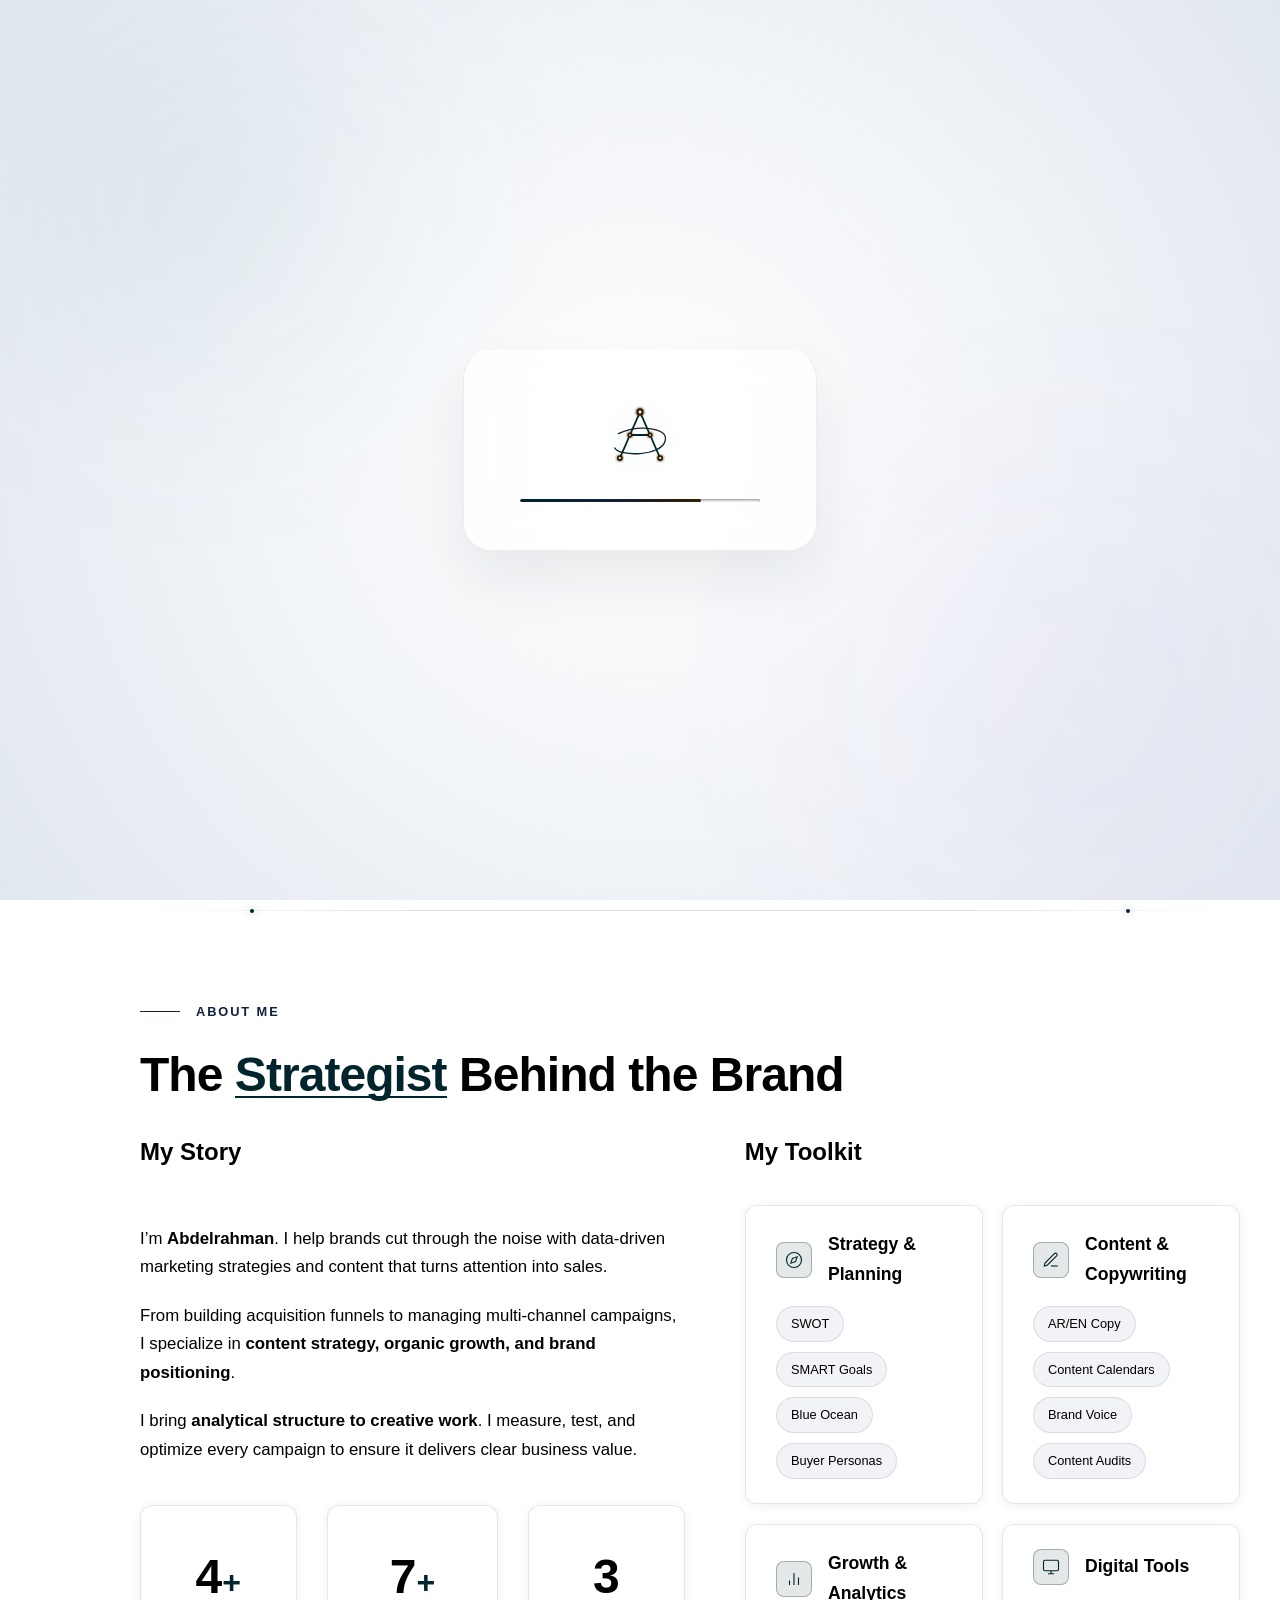
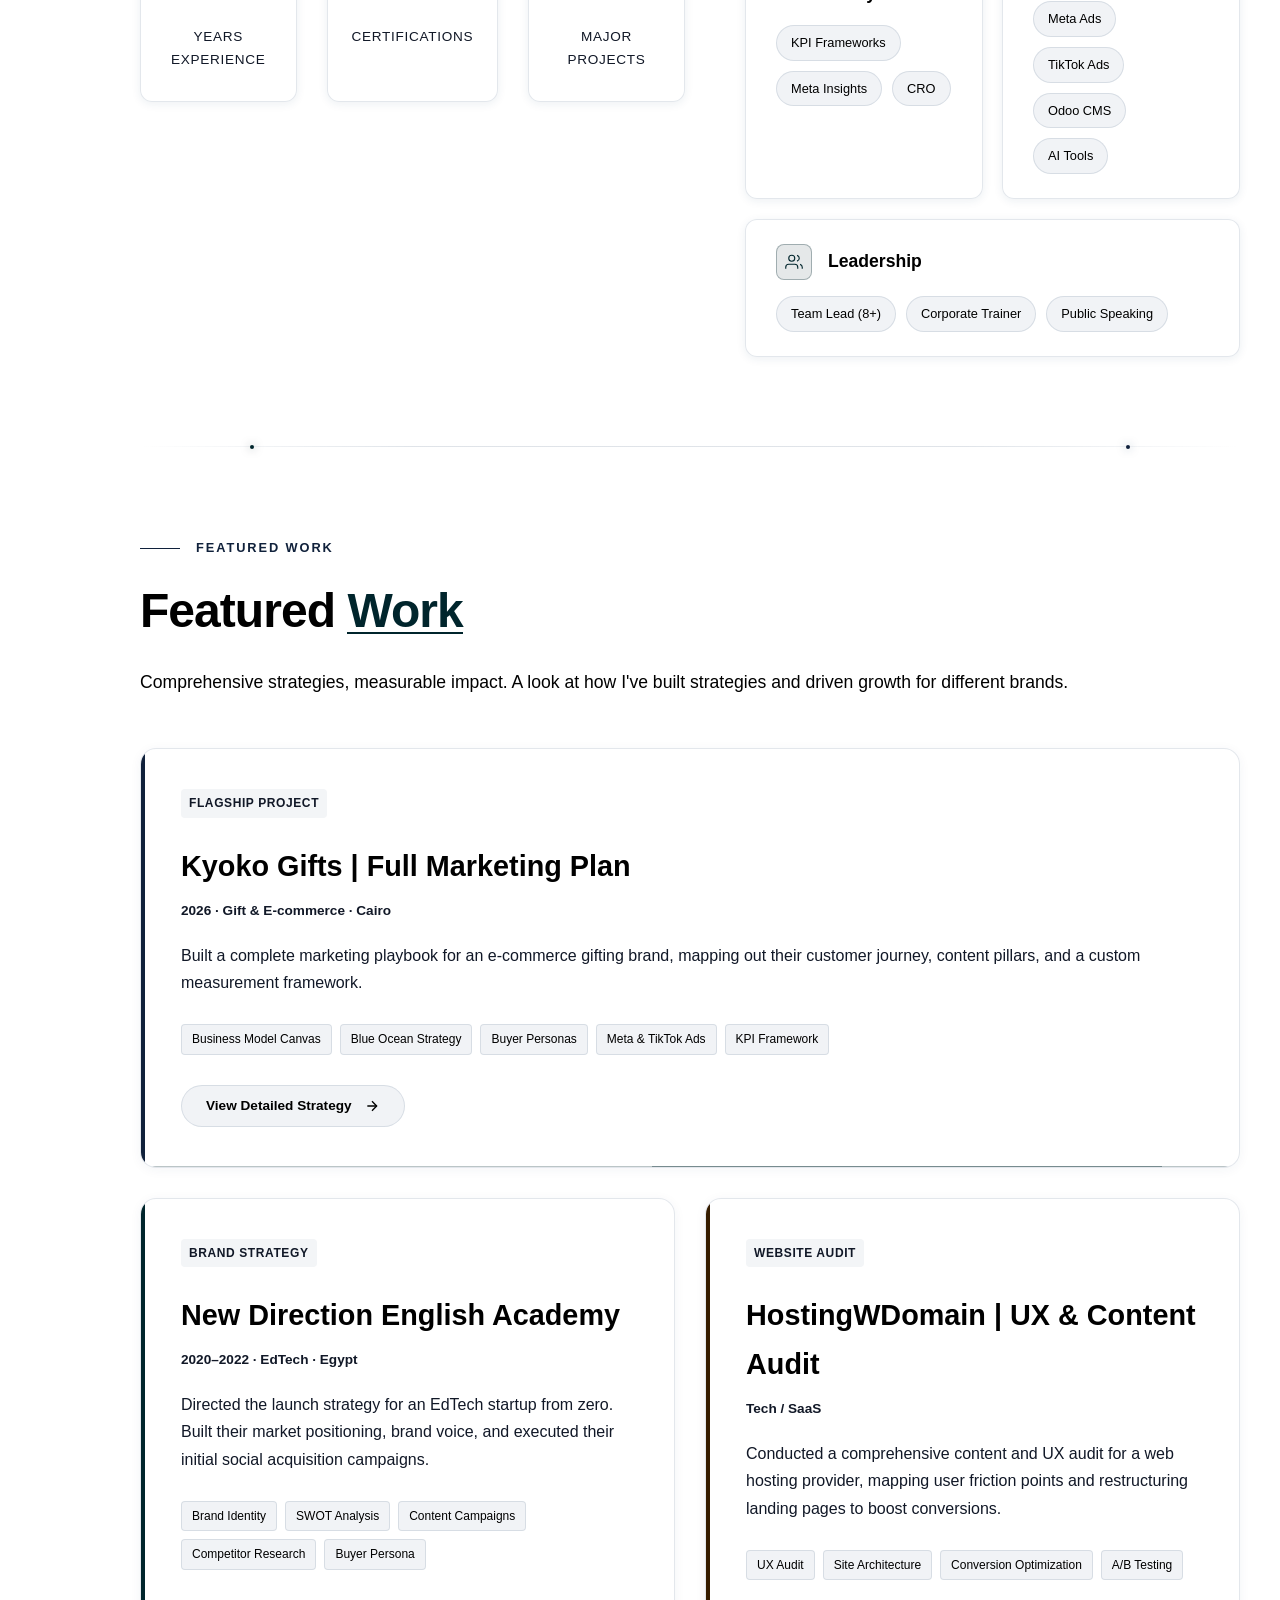
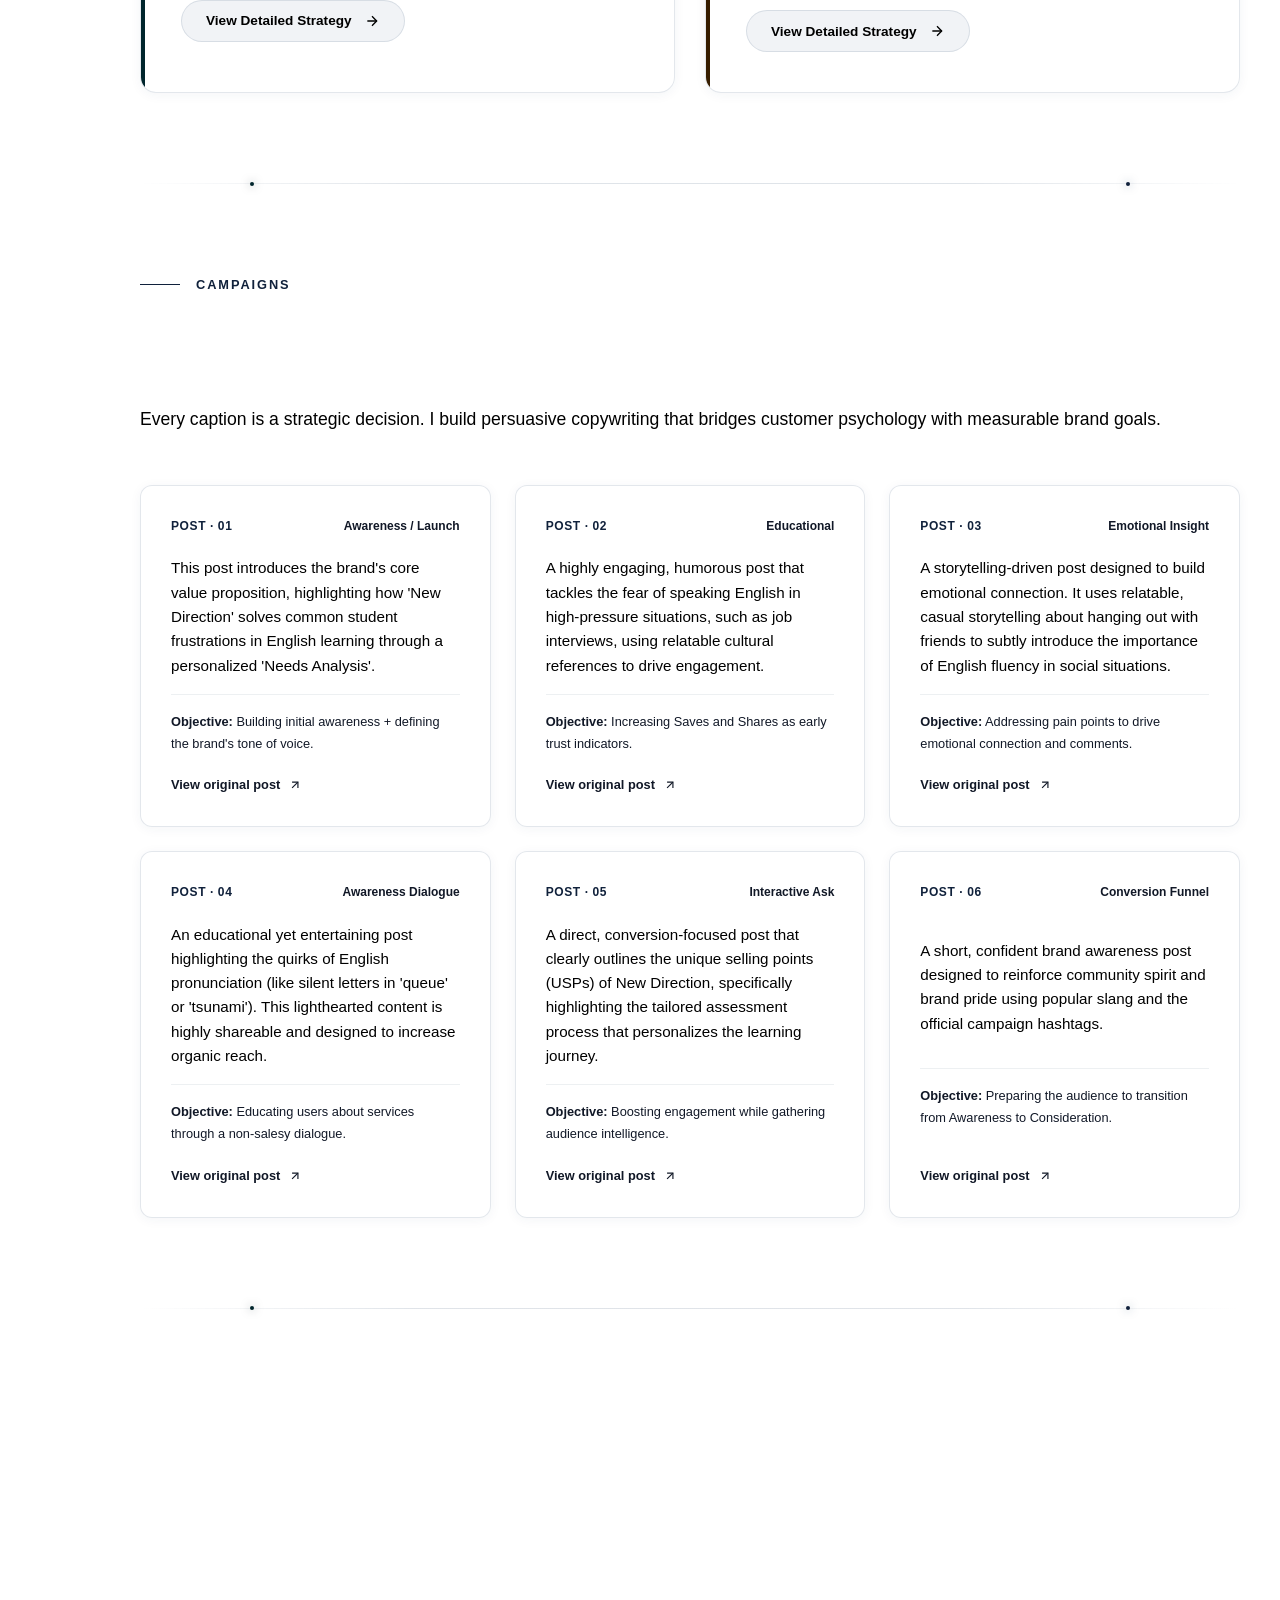
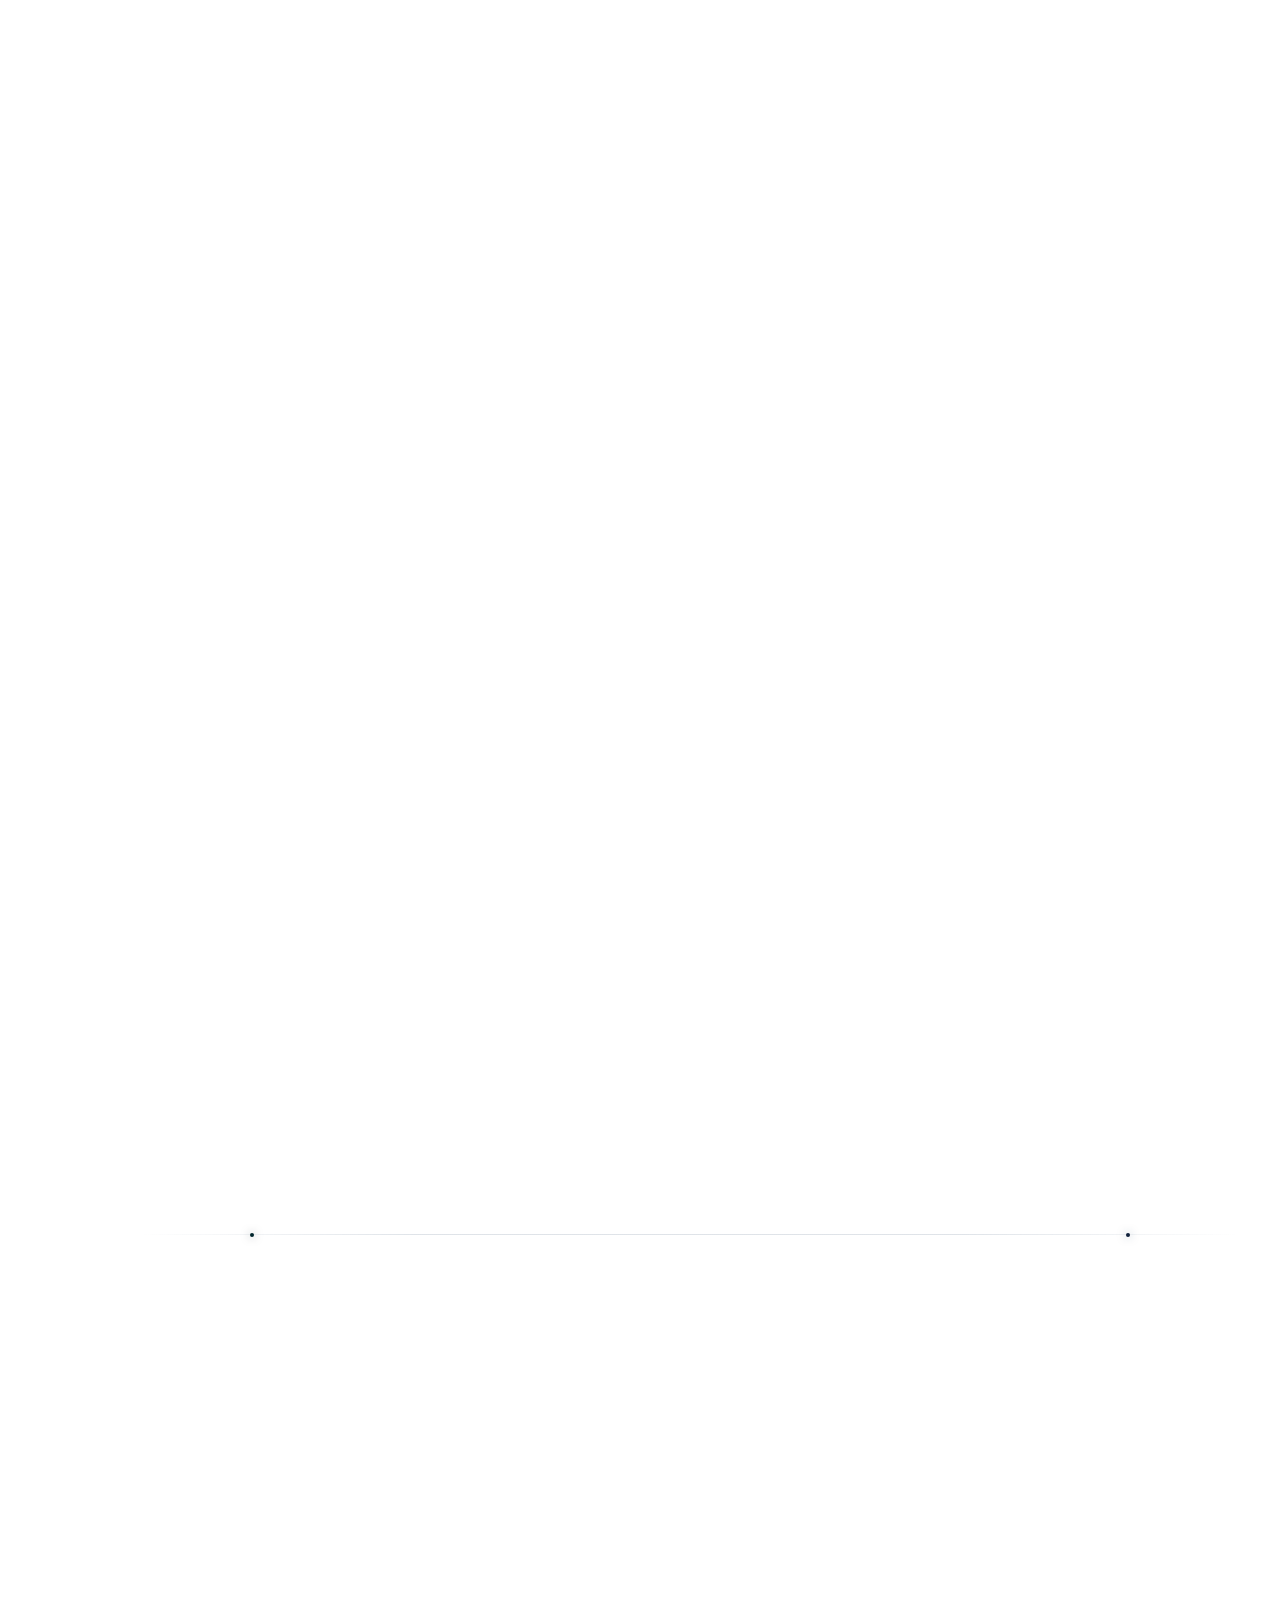
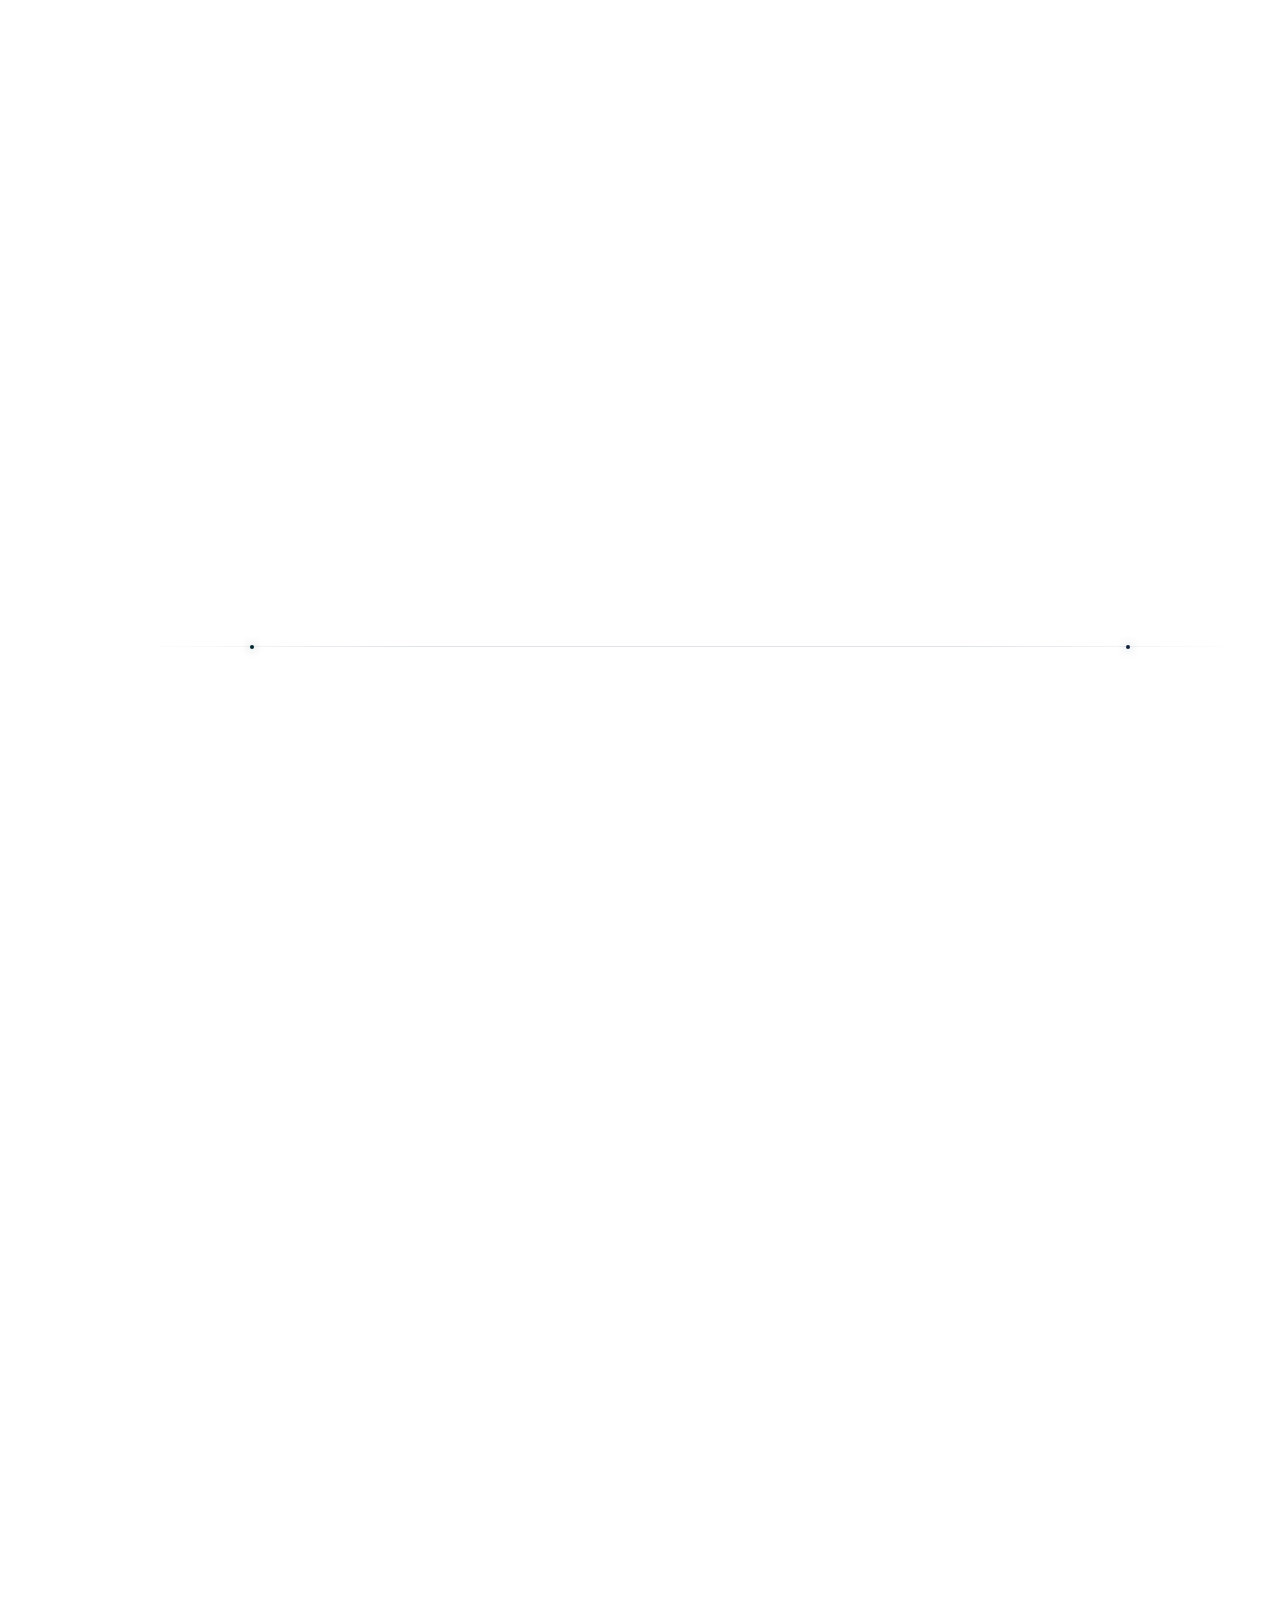
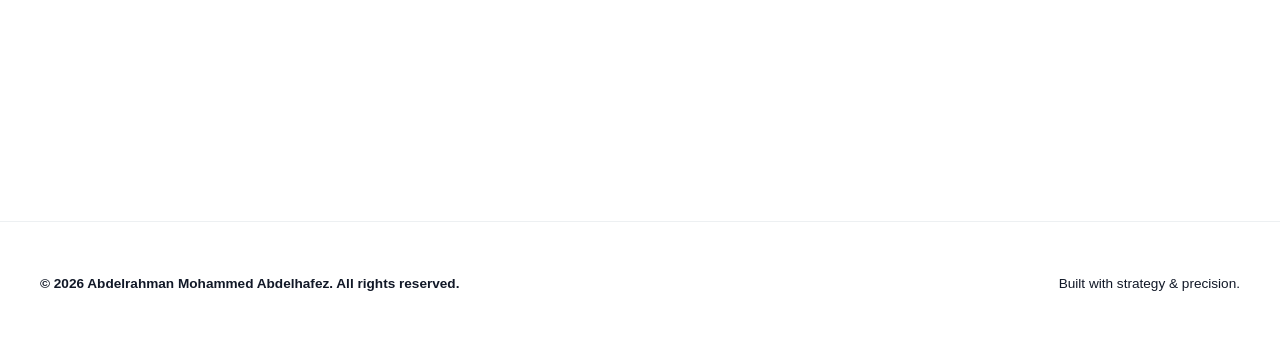
==== commit 05fddaef: "Refactor: Replace card tilts, magnetic buttons, and drawers with hardware-accelerated GSAP timelines" ====
--- a/index.html
+++ b/index.html
@@ -7,7 +7,7 @@
   <meta name="description" content="Portfolio of Abdelrahman Mohammed Abdelhafez | Digital Marketer, Marketing Strategist, and Content Planner." />
   <link rel="preload" href="fonts/LDIoaomQNQcsA88c7O9yZ4KMCoOg4Ko20yw.woff2" as="font" type="font/woff2" crossorigin />
   <link rel="preload" href="fonts/Qw3CZRtWPQCuHme67tEYUIx3Kh0PHR9N6Ys43PWrfQ.woff2" as="font" type="font/woff2" crossorigin />
-  <link rel="stylesheet" href="style.css?v=4.3.9" />
+  <link rel="stylesheet" href="style.css?v=4.4.0" />
   <link rel="icon" type="image/svg+xml" href="logo.svg" />
 
   <!-- Open Graph / Facebook / LinkedIn -->
@@ -1590,7 +1590,7 @@
       <div id="chat-messages-container" class="chat-messages-container"></div>
       
       <!-- Suggestion Chips -->
-      <div id="chat-suggestions-container" class="chat-suggestions-container"></div>
+      <div id="chat-suggestions-container" class="chat-suggestions-container hidden"></div>
 
       <!-- Input Area -->
       <form id="chat-input-form" class="chat-input-form">
@@ -1609,6 +1609,6 @@
   <script src="https://cdnjs.cloudflare.com/ajax/libs/gsap/3.12.5/ScrollTrigger.min.js" defer></script>
   <script src="https://cdn.jsdelivr.net/gh/studio-freight/lenis@1/bundled/lenis.min.js" defer></script>
 
-  <script src="script.js?v=4.3.9" defer></script>
+  <script src="script.js?v=4.4.0" defer></script>
 </body>
 </html>
--- a/style.css
+++ b/style.css
@@ -5004,3 +5004,31 @@
   content-visibility: auto;
   contain-intrinsic-size: 800px;
 }
+
+/* ----- 12d. CHATBOT SUGGESTIONS TOGGLE BUTTON ----- */
+.chat-suggestions-toggle {
+  background: none;
+  border: none;
+  color: var(--text-muted);
+  cursor: pointer;
+  display: flex;
+  align-items: center;
+  justify-content: center;
+  padding: 4px;
+  transition: all 0.3s cubic-bezier(0.16, 1, 0.3, 1);
+  outline: none;
+}
+.chat-suggestions-toggle:hover,
+.chat-suggestions-toggle.active {
+  color: var(--color-cyan) !important;
+  transform: scale(1.1);
+}
+.chat-suggestions-toggle svg {
+  width: 20px;
+  height: 20px;
+}
+
+/* Hide suggestions container */
+.chat-suggestions-container.hidden {
+  display: none !important;
+}
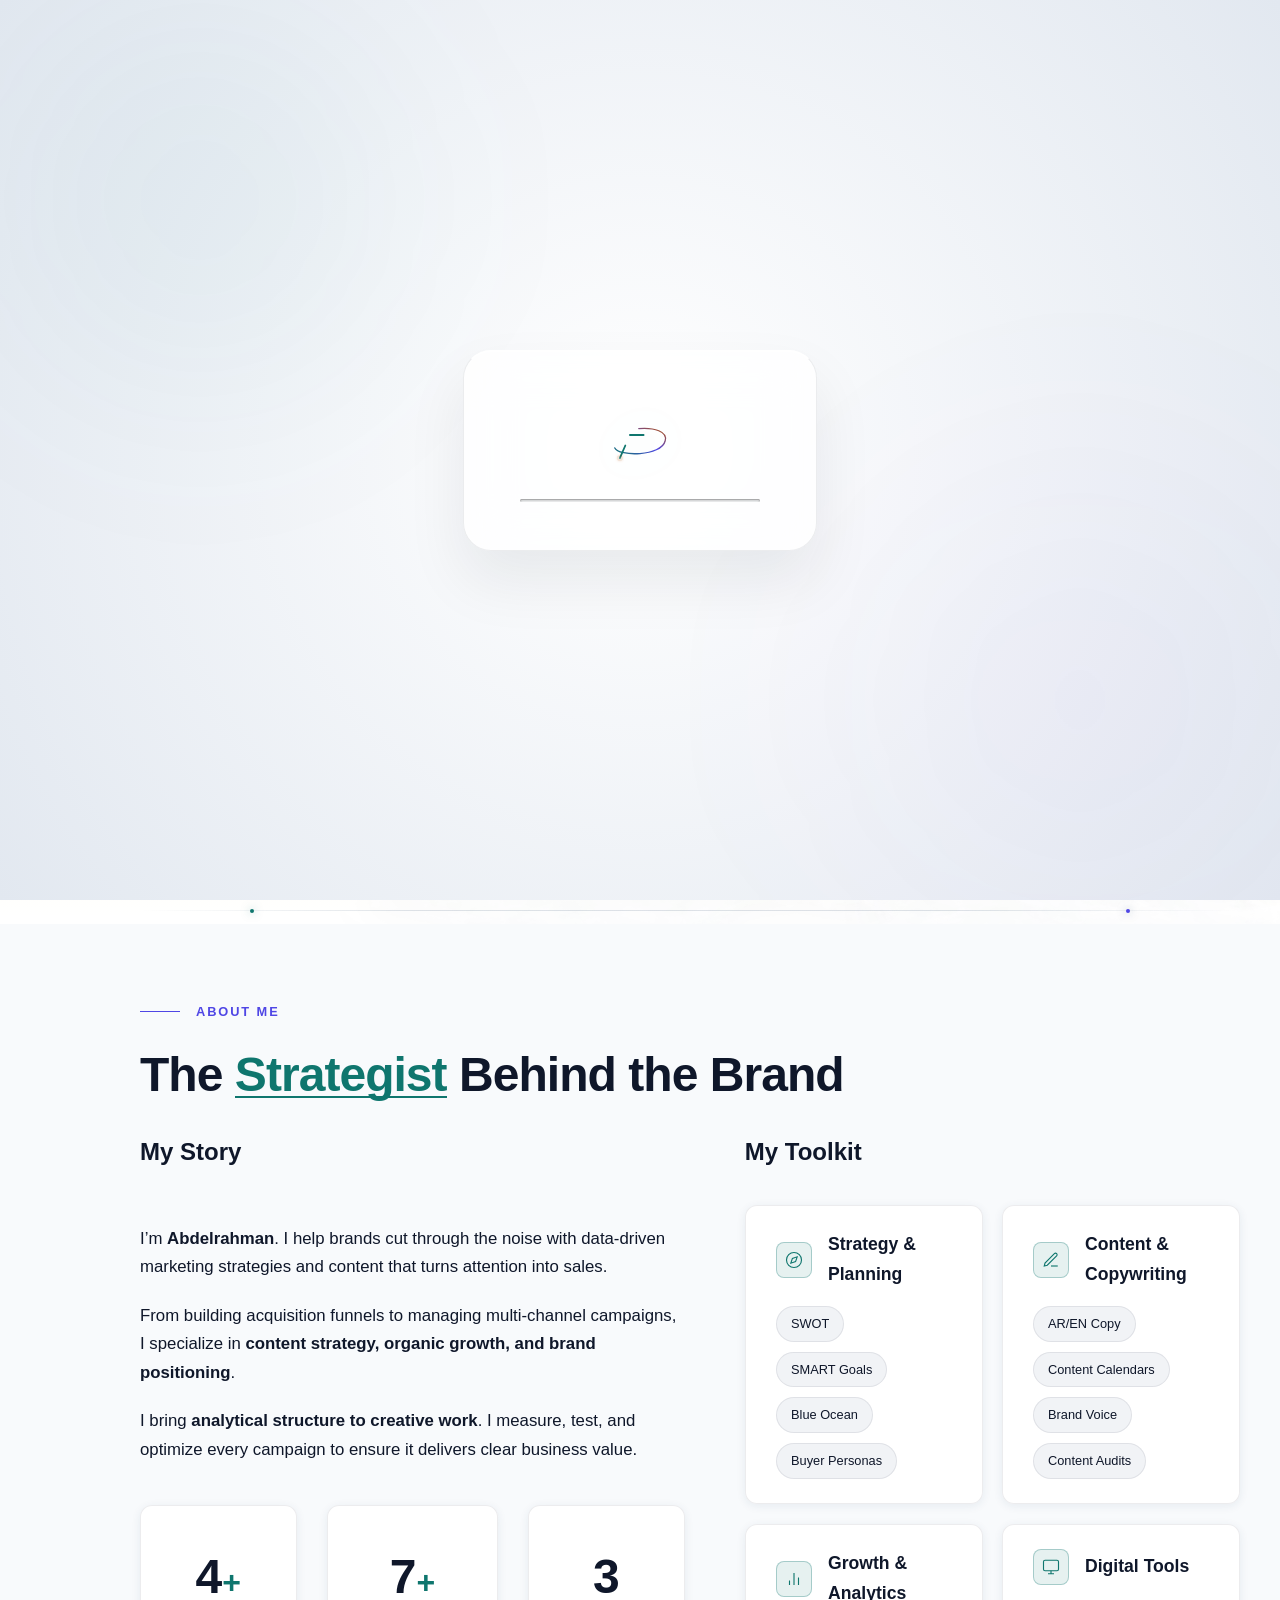
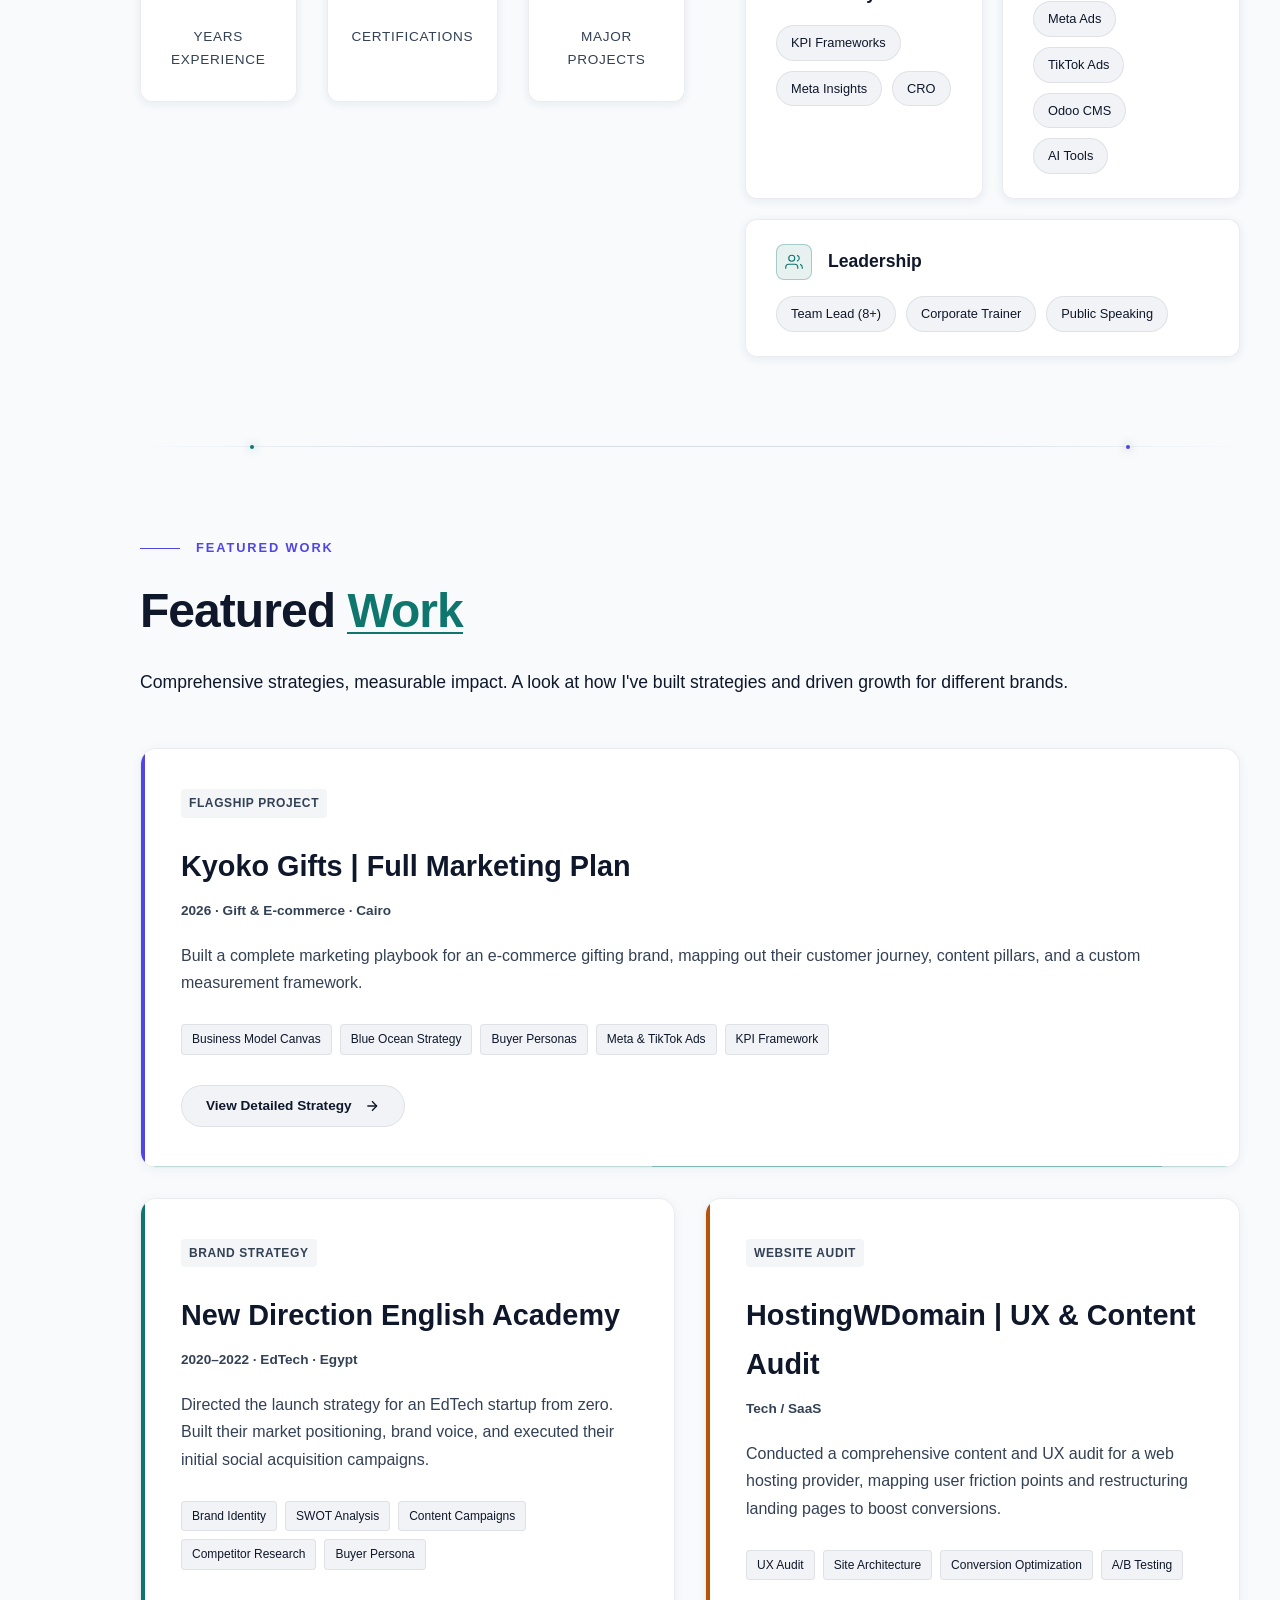
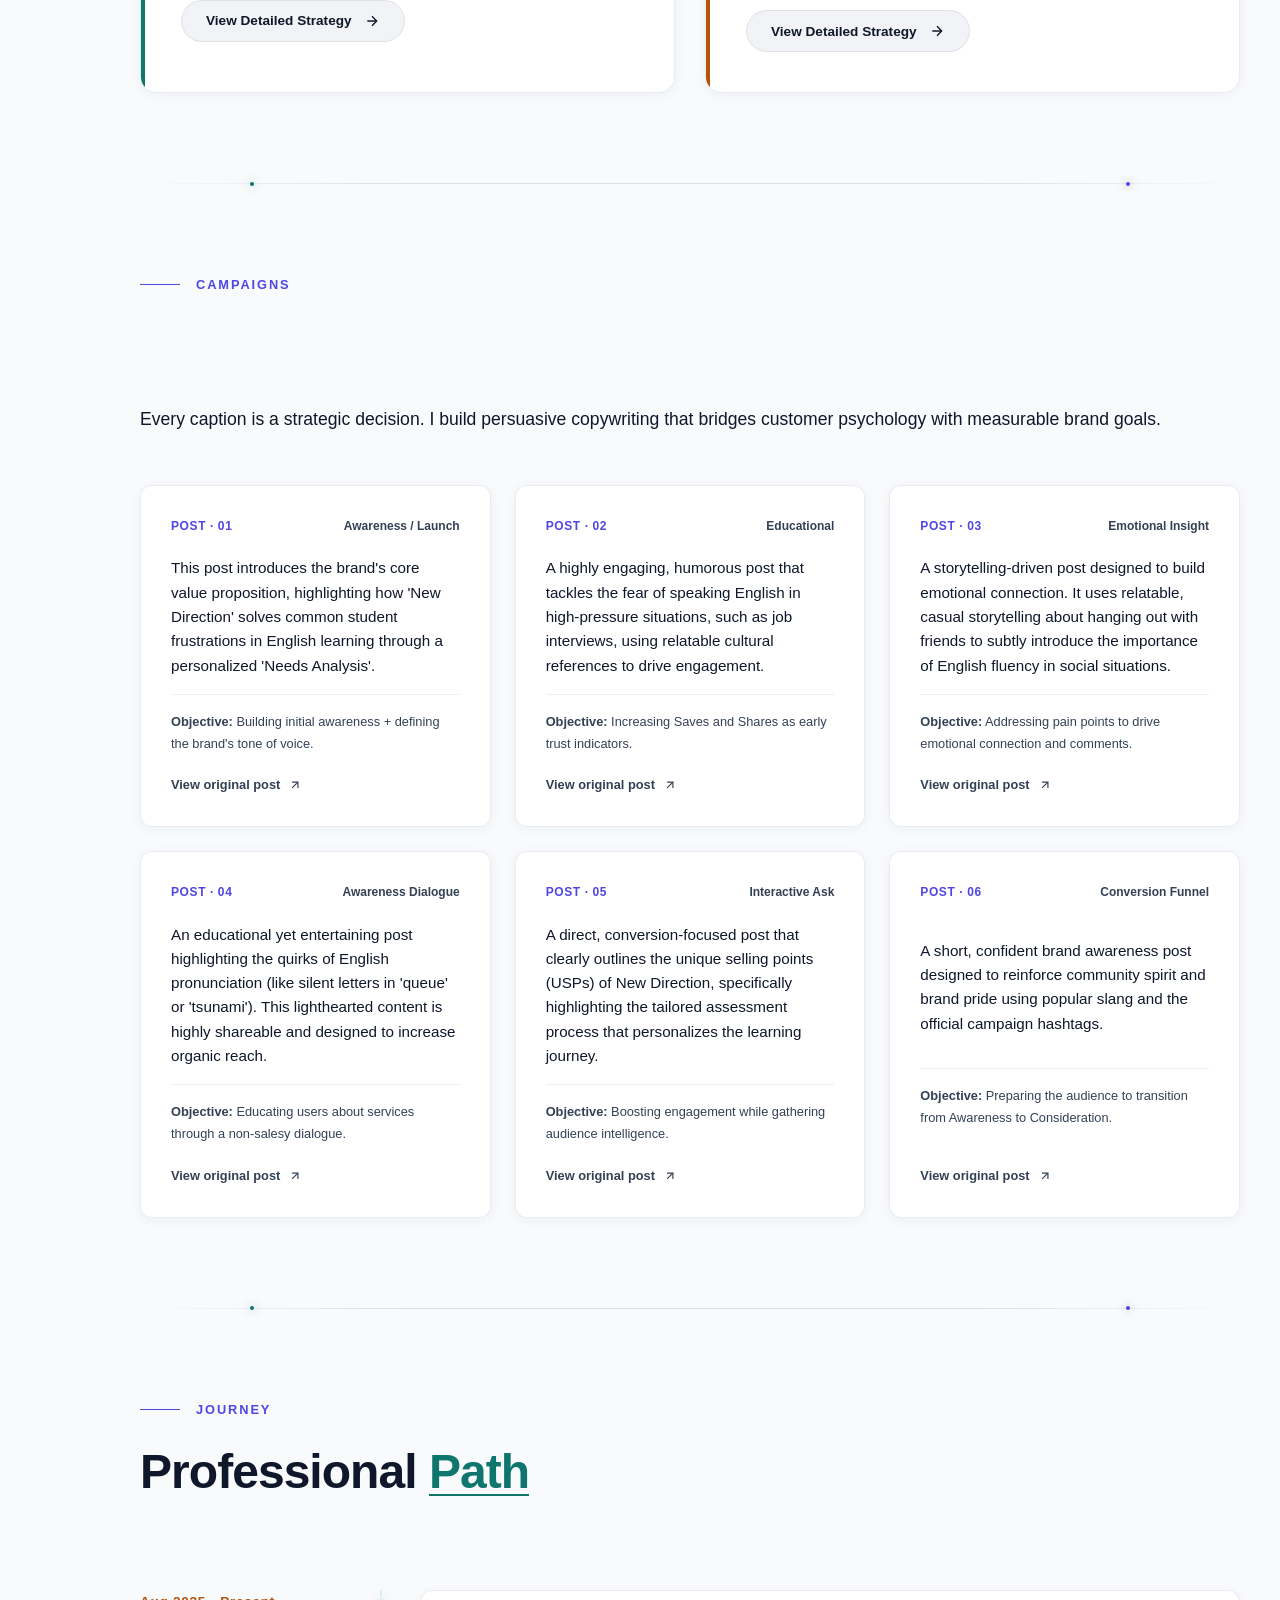
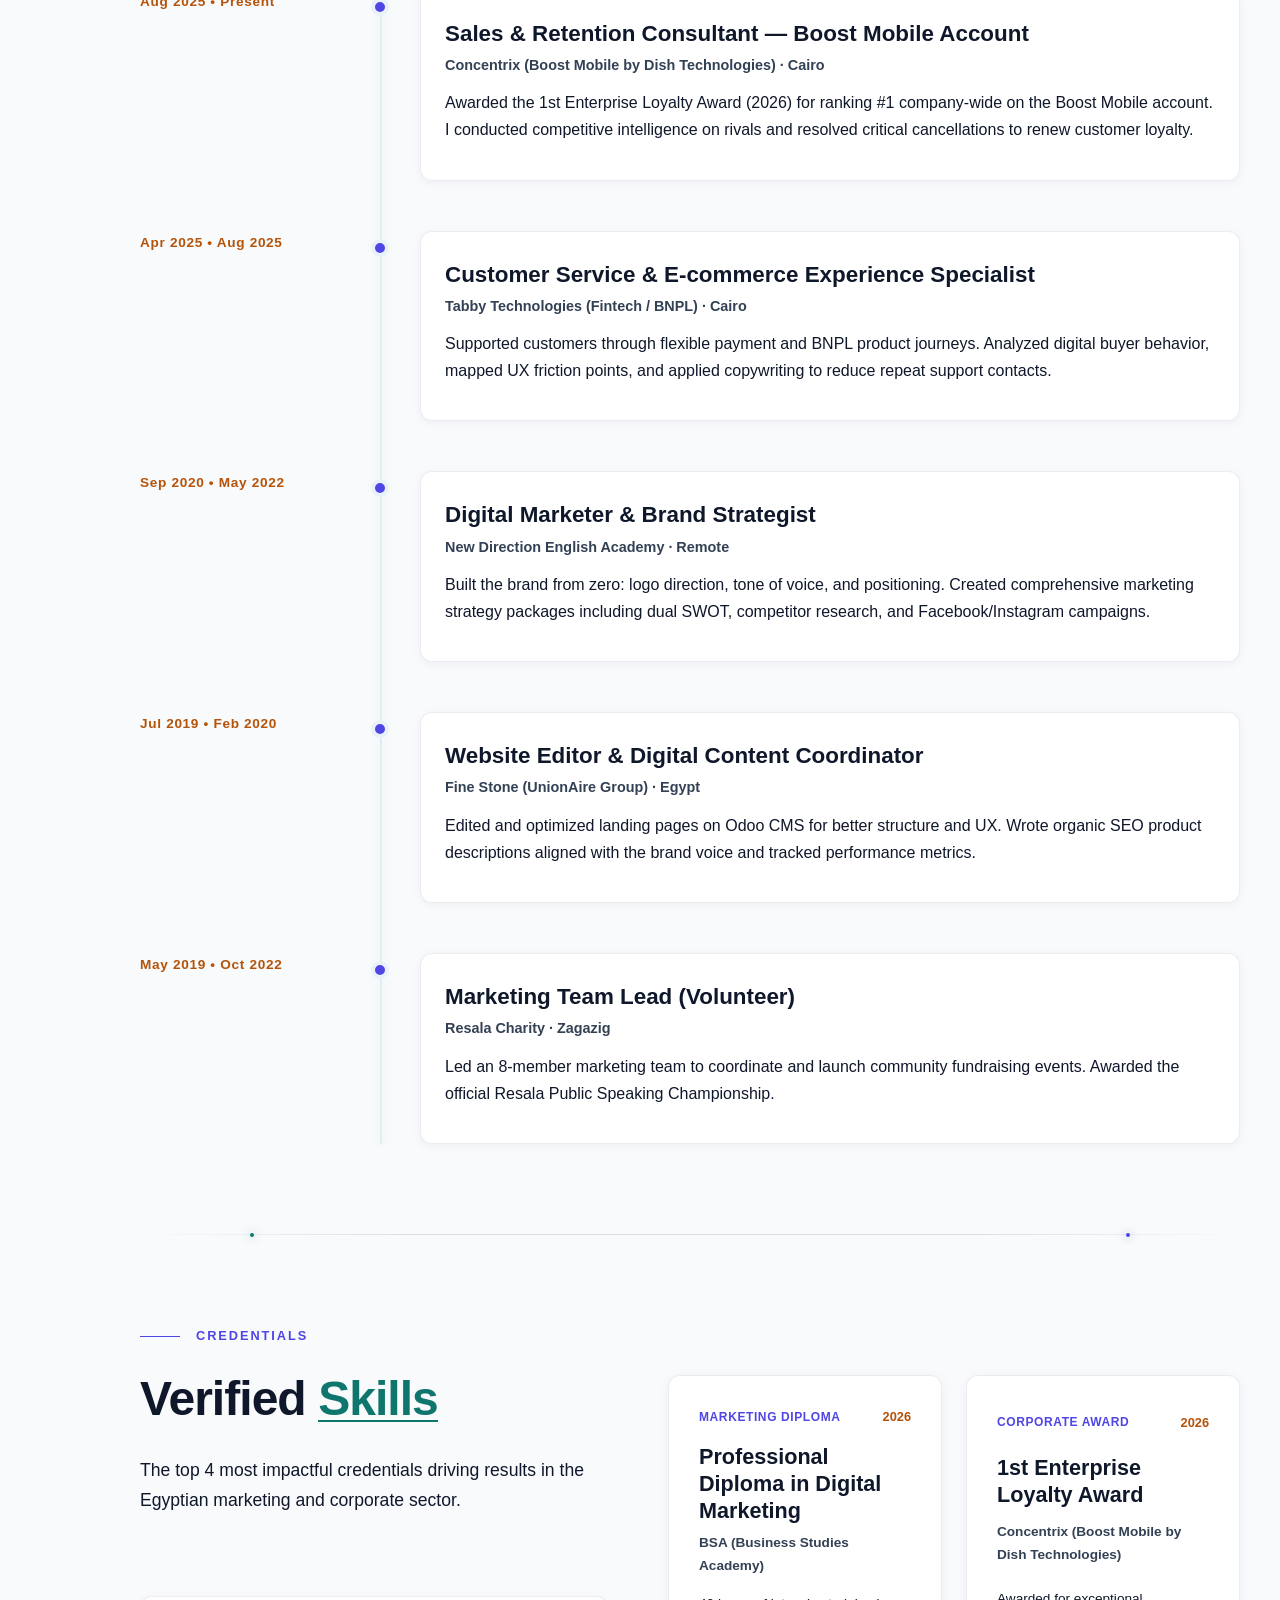
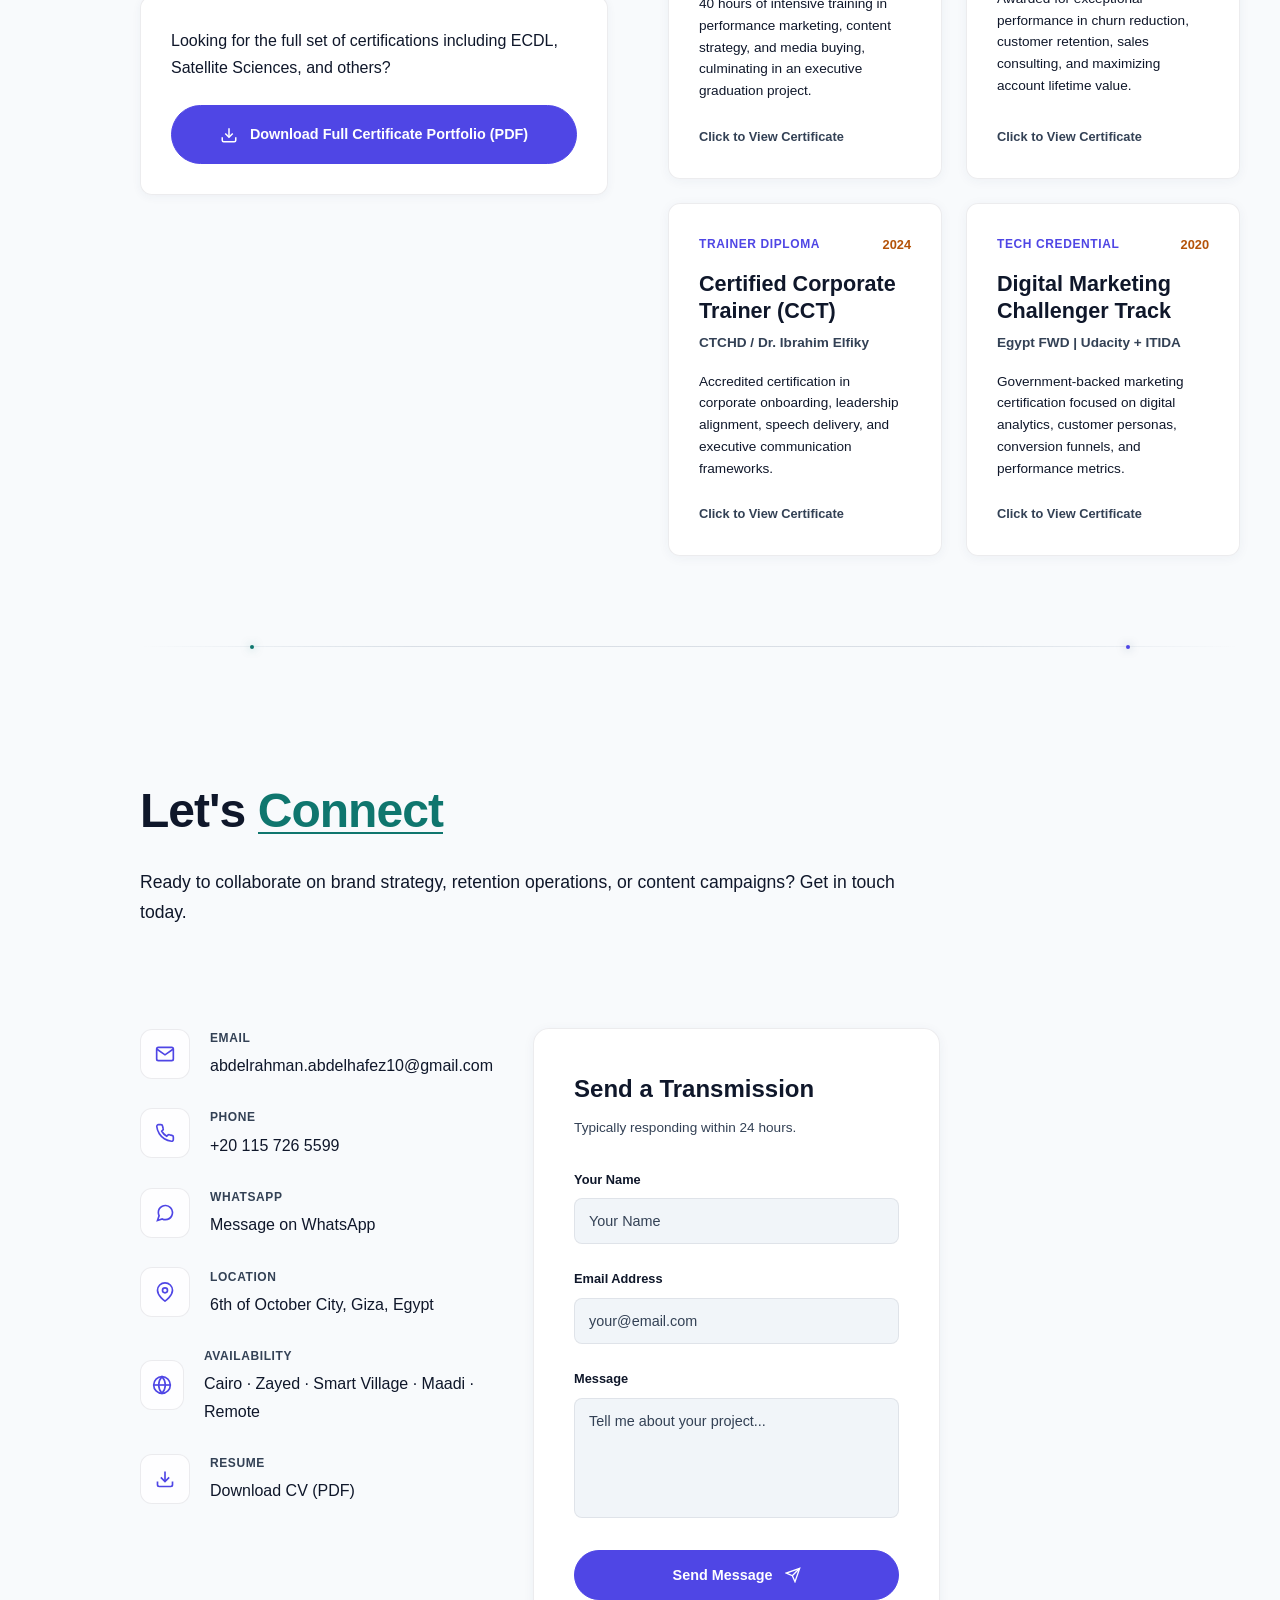
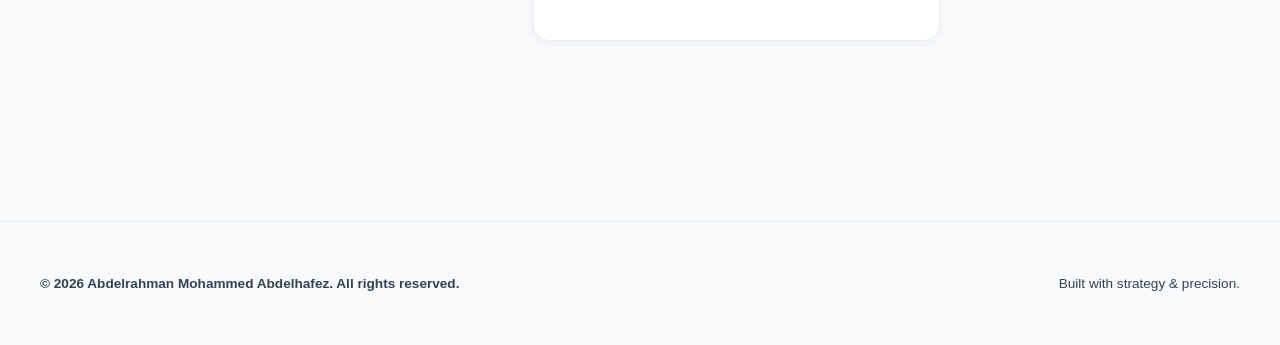
==== commit 25f00545: "Performance: Eliminate forced reflow blocking time by deferring geometry calculations to load event," ====
--- a/index.html
+++ b/index.html
@@ -83,7 +83,6 @@
   </div>
 
   <canvas id="three-planet-canvas" class="bg-planet-stage" aria-hidden="true"></canvas>
-
 
   <div class="mobile-nav-overlay" id="mobile-nav-overlay">
     <button class="mobile-close" id="mobile-close" aria-label="Close Menu">
@@ -710,7 +709,7 @@
                 <span class="lang-en">Aug 2025 • Present</span>
                 <span class="lang-ar">أغسطس ٢٠٢٥ | حتى الآن</span>
               </span>
-              <div class="timeline-content timeline-card">
+              <div class="timeline-content timeline-card" data-drawer="drawer-journey-concentrix">
                 <h3 class="timeline-role">
                   <span class="lang-en">Sales &amp; Retention Consultant — Boost Mobile Account</span>
                   <span class="lang-ar">مستشار مبيعات واستبقاء العملاء — حساب بوست موبايل</span>
@@ -731,7 +730,7 @@
                 <span class="lang-en">Apr 2025 • Aug 2025</span>
                 <span class="lang-ar">أبريل ٢٠٢٥ | أغسطس ٢٠٢٥</span>
               </span>
-              <div class="timeline-content timeline-card">
+              <div class="timeline-content timeline-card" data-drawer="drawer-journey-tabby">
                 <h3 class="timeline-role">
                   <span class="lang-en">Customer Service &amp; E-commerce Experience Specialist</span>
                   <span class="lang-ar">أخصائي خدمة العملاء وتجربة التجارة الإلكترونية</span>
@@ -752,7 +751,7 @@
                 <span class="lang-en">Sep 2020 • May 2022</span>
                 <span class="lang-ar">سبتمبر ٢٠٢٠ | مايو ٢٠٢٢</span>
               </span>
-              <div class="timeline-content timeline-card">
+              <div class="timeline-content timeline-card" data-drawer="drawer-journey-new-direction">
                 <h3 class="timeline-role">
                   <span class="lang-en">Digital Marketer &amp; Brand Strategist</span>
                   <span class="lang-ar">مسوق رقمي ومخطط استراتيجي للعلامة التجارية</span>
@@ -773,7 +772,7 @@
                 <span class="lang-en">Jul 2019 • Feb 2020</span>
                 <span class="lang-ar">يوليو ٢٠١٩ | فبراير ٢٠٢٠</span>
               </span>
-              <div class="timeline-content timeline-card">
+              <div class="timeline-content timeline-card" data-drawer="drawer-journey-fine-stone">
                 <h3 class="timeline-role">
                   <span class="lang-en">Website Editor &amp; Digital Content Coordinator</span>
                   <span class="lang-ar">محرر موقع إلكتروني ومنسق محتوى رقمي</span>
@@ -794,7 +793,7 @@
                 <span class="lang-en">May 2019 • Oct 2022</span>
                 <span class="lang-ar">مايو ٢٠١٩ | أكتوبر ٢٠٢٢</span>
               </span>
-              <div class="timeline-content timeline-card">
+              <div class="timeline-content timeline-card" data-drawer="drawer-journey-resala">
                 <h3 class="timeline-role">
                   <span class="lang-en">Marketing Team Lead (Volunteer)</span>
                   <span class="lang-ar">قائد فريق التسويق (عمل تطوعي)</span>
@@ -1067,7 +1066,7 @@
     </div>
   </footer>
 
-  <div class="lightbox-modal" id="cert-lightbox" aria-hidden="true"><div class="lightbox-overlay"></div><button class="lightbox-close" aria-label="Close Lightbox"><svg viewBox="0 0 24 24" fill="none" stroke="currentColor" stroke-width="2"><line x1="18" y1="6" x2="6" y2="18"/><line x1="6" y1="6" x2="18" y2="18"/></svg></button><div class="lightbox-content-box"><img src="" alt="Certificate Enlarged" class="lightbox-img" /></div></div>
+  <div class="lightbox-modal" id="cert-lightbox" aria-hidden="true"><div class="lightbox-overlay"></div><button class="lightbox-close" aria-label="Close Lightbox"><svg viewBox="0 0 24 24" fill="none" stroke="currentColor" stroke-width="2"><line x1="18" y1="6" x2="6" y2="18"/><line x1="6" y1="6" x2="18" y2="18"/></svg></button><div class="lightbox-content-box"><img src="" alt="Certificate Enlarged" class="lightbox-img" width="1200" height="900" /></div></div>
 
   <!-- Drawers -->
   <div class="project-drawer" id="drawer-kyoko" aria-hidden="true">
@@ -1290,6 +1289,9 @@
             <span class="lang-en">Blue Ocean Strategy</span><span class="lang-ar">استراتيجية المحيط الأزرق</span>
             <span class="lang-en">Buyer Personas</span><span class="lang-ar">تحديد شخصية العميل</span>
             <span class="lang-en">Business Model Canvas (BMC)</span><span class="lang-ar">مخطط نموذج العمل التجاري</span>
+            <span class="lang-en">Customer Journey Mapping</span><span class="lang-ar">رسم خرائط رحلة العميل</span>
+            <span class="lang-en">Pricing Strategy</span><span class="lang-ar">استراتيجية التسعير والتنافس</span>
+            <span class="lang-en">Market Segmentation</span><span class="lang-ar">تقسيم وتحديد قطاعات السوق</span>
           </div>
           <div class="drawer-highlights-section">
             <h4 class="section-sub-title">
@@ -1307,6 +1309,24 @@
               <h5 class="lang-ar">التمركز التسويقي في المحيط الأزرق</h5>
               <p class="lang-en">Analyzing competitors to discover underserved niches, allowing campaigns to focus on high-value, low-friction audiences.</p>
               <p class="lang-ar">تحليل المنافسين لاستكشاف الفرص غير المستغلة، مما يسمح للحملات بالتركيز على الجماهير ذات القيمة العالية والابتعاد عن التنافس الضار.</p>
+            </div>
+            <div class="highlight-mini-card">
+              <h5 class="lang-en">Customer Journey Mapping</h5>
+              <h5 class="lang-ar">رسم خرائط رحلة العميل</h5>
+              <p class="lang-en">Mapping digital touchpoints to identify friction and optimize conversions throughout the marketing funnel.</p>
+              <p class="lang-ar">تحديد كافة نقاط التفاعل الرقمية مع العميل للكشف عن معوقات الشراء وتحسين رحلة التحويل بالكامل.</p>
+            </div>
+            <div class="highlight-mini-card">
+              <h5 class="lang-en">Pricing Strategy</h5>
+              <h5 class="lang-ar">استراتيجية التسعير والتنافس</h5>
+              <p class="lang-en">Analyzing competitor price structures to define value propositions and optimized commercial margins.</p>
+              <p class="lang-ar">تحليل هيكل أسعار المنافسين لتحديد القيمة المقترحة المثالية وحساب الهوامش التجارية بدقة.</p>
+            </div>
+            <div class="highlight-mini-card">
+              <h5 class="lang-en">Market Segmentation</h5>
+              <h5 class="lang-ar">تقسيم وتحديد قطاعات السوق</h5>
+              <p class="lang-en">Grouping prospects based on demographics, behavior, and intent to customize personalized ad creatives.</p>
+              <p class="lang-ar">تصنيف العملاء المحتملين بناءً على الخصائص الجغرافية والسلوك ونية الشراء لتخصيص الإعلانات الإبداعية.</p>
             </div>
           </div>
         </div>
@@ -1339,6 +1359,9 @@
             <span class="lang-en">Hero/Hub/Hygiene</span><span class="lang-ar">هيكلة وتصنيف المحتوى</span>
             <span class="lang-en">Brand Voice</span><span class="lang-ar">تحديد نبرة صوت العلامة</span>
             <span class="lang-en">Content Audits</span><span class="lang-ar">تدقيق وتقييم المحتوى</span>
+            <span class="lang-en">Content Pillars</span><span class="lang-ar">ركائز المحتوى الأساسية</span>
+            <span class="lang-en">UGC Strategy</span><span class="lang-ar">استراتيجية المحتوى من المستخدمين</span>
+            <span class="lang-en">Hashtag Strategy</span><span class="lang-ar">استراتيجية الهاشتاج والانتشار</span>
           </div>
           <div class="drawer-highlights-section">
             <h4 class="section-sub-title">
@@ -1356,6 +1379,24 @@
               <h5 class="lang-ar">تقييم وتدقيق جودة المحتوى</h5>
               <p class="lang-en">Reviewing existing content pipelines to remove fluff, correct brand messaging alignment, and increase conversion cues.</p>
               <p class="lang-ar">مراجعة وتقييم قنوات المحتوى الرقمي لإزالة الحشو والتكرار، ضبط اتساق الرسائل التسويقية مع هوية العلامة التجارية، وتطوير محفزات اتخاذ إجراء الشراء (CTAs).</p>
+            </div>
+            <div class="highlight-mini-card">
+              <h5 class="lang-en">UGC Strategy</h5>
+              <h5 class="lang-ar">استراتيجية المحتوى من المستخدمين</h5>
+              <p class="lang-en">Crafting campaigns that encourage customers to create reviews and visual content, boosting organic trust.</p>
+              <p class="lang-ar">تصميم مبادرات تحث العملاء على إنشاء محتوى مرئي وتقييمات إيجابية، مما يعزز المصداقية العضوية بشكل مباشر.</p>
+            </div>
+            <div class="highlight-mini-card">
+              <h5 class="lang-en">Content Pillars</h5>
+              <h5 class="lang-ar">ركائز المحتوى الأساسية</h5>
+              <p class="lang-en">Structuring content around primary brand themes to ensure consistent brand message alignment.</p>
+              <p class="lang-ar">تقسيم المحتوى إلى ركائز موضوعية أساسية لضمان تقديم رسالة متسقة ومتوازنة للعلامة التجارية باستمرار.</p>
+            </div>
+            <div class="highlight-mini-card">
+              <h5 class="lang-en">Hashtag Strategy</h5>
+              <h5 class="lang-ar">استراتيجية الهاشتاج والانتشار</h5>
+              <p class="lang-en">Analyzing trending hashtags and categorizing them for maximum reach and discoverability across social networks.</p>
+              <p class="lang-ar">تحليل ودراسة الهاشتاجات الأكثر تفاعلاً وتصنيفها لتحقيق أقصى قدر من الوصول العضوي عبر شبكات التواصل الاجتماعي.</p>
             </div>
           </div>
         </div>
@@ -1388,6 +1429,9 @@
             <span class="lang-en">Competitor Analysis</span><span class="lang-ar">دراسة وتحليل المنافسين</span>
             <span class="lang-en">CRO</span><span class="lang-ar">تحسين معدل التحويل</span>
             <span class="lang-en">Customer Retention</span><span class="lang-ar">استبقاء العملاء وولائهم</span>
+            <span class="lang-en">Retargeting</span><span class="lang-ar">حملات إعادة الاستهداف</span>
+            <span class="lang-en">A/B Testing</span><span class="lang-ar">اختبارات المقارنة الثنائية A/B</span>
+            <span class="lang-en">Funnel Optimization</span><span class="lang-ar">تحسين وتطوير قمع المبيعات</span>
           </div>
           <div class="drawer-highlights-section">
             <h4 class="section-sub-title">
@@ -1405,6 +1449,24 @@
               <h5 class="lang-ar">مؤشرات الأداء القابلة للتنفيذ</h5>
               <p class="lang-en">Focusing budget allocations on key revenue drivers like Customer Lifetime Value (LTV) and Cost Per Acquisition (CPA) instead of vanity stats.</p>
               <p class="lang-ar">توجيه الميزانيات التسويقية نحو مؤشرات النمو الأساسية مثل القيمة الدائمة للعميل (LTV) وتكلفة الاستحواذ (CPA) بدلاً من المقاييس المظهرية غير المجدية (Vanity Metrics).</p>
+            </div>
+            <div class="highlight-mini-card">
+              <h5 class="lang-en">Funnel Optimization</h5>
+              <h5 class="lang-ar">تحسين وتطوير قمع المبيعات</h5>
+              <p class="lang-en">Diagnosing drops in awareness, consideration, and conversion phases to enhance overall acquisition ROI.</p>
+              <p class="lang-ar">تشخيص وتحليل نسب التسرب في مراحل الوعي والاهتمام والتحويل لرفع العائد الإجمالي على الاستثمار التسويقي.</p>
+            </div>
+            <div class="highlight-mini-card">
+              <h5 class="lang-en">A/B Testing</h5>
+              <h5 class="lang-ar">اختبارات المقارنة الثنائية A/B</h5>
+              <p class="lang-en">Running controlled experiments on ad copies, designs, and landing pages to isolate high-performing variants.</p>
+              <p class="lang-ar">إجراء تجارب مقارنة منضبطة على نصوص الإعلانات والتصاميم وصفحات الهبوط لتحديد وبناء النسخ الأكثر فعالية.</p>
+            </div>
+            <div class="highlight-mini-card">
+              <h5 class="lang-en">Retargeting</h5>
+              <h5 class="lang-ar">إعادة الاستهداف الذكي</h5>
+              <p class="lang-en">Setting custom audience pools based on user web behavior to bring back warmer prospects.</p>
+              <p class="lang-ar">إعداد شرائح جماهيرية مخصصة ومبنية على سلوك زوار الموقع لإعادة استهدافهم وتحفيزهم على إتمام الشراء.</p>
             </div>
           </div>
         </div>
@@ -1438,6 +1500,9 @@
             <span class="lang-en">Odoo CMS</span><span class="lang-ar">نظام أودو لإدارة المواقع</span>
             <span class="lang-en">AI Productivity</span><span class="lang-ar">أدوات الذكاء الاصطناعي</span>
             <span class="lang-en">Office 365</span><span class="lang-ar">حزمة مايكروسوفت أوفيس</span>
+            <span class="lang-en">Google Analytics</span><span class="lang-ar">أداة تحليلات جوجل</span>
+            <span class="lang-en">Notion</span><span class="lang-ar">برنامج نوشن لإدارة العمل</span>
+            <span class="lang-en">Trello</span><span class="lang-ar">منصة تريلو لتنظيم المهام</span>
           </div>
           <div class="drawer-highlights-section">
             <h4 class="section-sub-title">
@@ -1455,6 +1520,18 @@
               <h5 class="lang-ar">إدارة المحتوى وصفحات الهبوط</h5>
               <p class="lang-en">Publishing campaigns, updating layouts, and updating promotional banners inside Odoo CMS structure natively.</p>
               <p class="lang-ar">نشر وتحديث صفحات الهبوط، تعديل وتصميم الهياكل البرمجية البسيطة للمواقع، وتحديث البانرات الترويجية داخل نظام أودو بالكامل.</p>
+            </div>
+            <div class="highlight-mini-card">
+              <h5 class="lang-en">Google Analytics</h5>
+              <h5 class="lang-ar">تتبع تحليلات جوجل (GA4)</h5>
+              <p class="lang-en">Tracking user flows, UTM parameters, and conversions to measure digital campaign performance.</p>
+              <p class="lang-ar">تتبع تدفقات المستخدمين وروابط UTM والتحويلات الرقمية لقياس الكفاءة التشغيلية الحقيقية للحملات الإعلانية.</p>
+            </div>
+            <div class="highlight-mini-card">
+              <h5 class="lang-en">Notion & Trello Workspace</h5>
+              <h5 class="lang-ar">إدارة العمل عبر نوشن وتريلو</h5>
+              <p class="lang-en">Managing content calendars, campaign tasks, and documentation pipelines for smooth team operations.</p>
+              <p class="lang-ar">تنظيم جداول المحتوى، ومهام الحملات، وخطوط الإنتاج لضمان التنسيق السلس والفعال بين جميع أعضاء الفريق.</p>
             </div>
           </div>
         </div>
@@ -1486,6 +1563,9 @@
             <span class="lang-en">Corporate Trainer</span><span class="lang-ar">مدرب شركات معتمد</span>
             <span class="lang-en">Public Speaking</span><span class="lang-ar">الخطابة والتحدث العام</span>
             <span class="lang-en">Bilingual Negotiation</span><span class="lang-ar">التفاوض وإدارة النقاش ثنائي اللغة</span>
+            <span class="lang-en">Crisis Management</span><span class="lang-ar">إدارة الأزمات التسويقية</span>
+            <span class="lang-en">Stakeholder Communication</span><span class="lang-ar">التواصل مع أصحاب المصلحة</span>
+            <span class="lang-en">Workshop Facilitation</span><span class="lang-ar">إدارة وتيسير ورش العمل</span>
           </div>
           <div class="drawer-highlights-section">
             <h4 class="section-sub-title">
@@ -1503,6 +1583,24 @@
               <h5 class="lang-ar">التدريب والتمكين المؤسسي</h5>
               <p class="lang-en">Trained teams of corporate professionals on marketing fundamentals, client acquisition funnels, and digital tools usage.</p>
               <p class="lang-ar">تدريب وتأهيل الكوادر المهنية بالشركات على أساسيات التسويق الرقمي، بناء قنوات الاستحواذ، واستخدام الأدوات الرقمية لتحسين الإنتاجية وتطوير الأداء.</p>
+            </div>
+            <div class="highlight-mini-card">
+              <h5 class="lang-en">Crisis Management</h5>
+              <h5 class="lang-ar">إدارة الأزمات التسويقية</h5>
+              <p class="lang-en">Formulating swift responses to brand sentiment drops or PR issues to safeguard reputation.</p>
+              <p class="lang-ar">صياغة خطط استجابة سريعة للتعامل مع أي تراجع في تقييمات الجمهور وحماية سمعة العلامة التجارية من أي اهتزاز.</p>
+            </div>
+            <div class="highlight-mini-card">
+              <h5 class="lang-en">Stakeholder Communication</h5>
+              <h5 class="lang-ar">التواصل مع أصحاب المصلحة</h5>
+              <p class="lang-en">Translating complex marketing metrics into clear business-oriented strategic insights for executive boards.</p>
+              <p class="lang-ar">تبسيط مقاييس التسويق المعقدة وتحويلها إلى رؤى استراتيجية واضحة ومفهومة لدعم قرارات الإدارة العليا والشركاء.</p>
+            </div>
+            <div class="highlight-mini-card">
+              <h5 class="lang-en">Workshop Facilitation</h5>
+              <h5 class="lang-ar">إدارة وتيسير ورش العمل</h5>
+              <p class="lang-en">Leading interactive brainstorming workshops for campaign development and strategy alignment.</p>
+              <p class="lang-ar">إدارة جلسات العصف الذهني التفاعلية وورش العمل المخصصة للتطوير الابتكاري للحملات وضبط التوجه الاستراتيجي.</p>
             </div>
           </div>
         </div>
@@ -1587,10 +1685,10 @@
       </div>
       
       <!-- Messages Area -->
-      <div id="chat-messages-container" class="chat-messages-container"></div>
+      <div id="chat-messages-container" class="chat-messages-container" data-lenis-prevent></div>
       
       <!-- Suggestion Chips -->
-      <div id="chat-suggestions-container" class="chat-suggestions-container hidden"></div>
+      <div id="chat-suggestions-container" class="chat-suggestions-container"></div>
 
       <!-- Input Area -->
       <form id="chat-input-form" class="chat-input-form">
@@ -1604,10 +1702,311 @@
     </div>
   </div>
 
-  <!-- GSAP & Lenis CDN Libraries -->
+  <!-- Journey Details Drawers -->
+  <!-- 1. Concentrix -->
+  <div class="project-drawer" id="drawer-journey-concentrix" aria-hidden="true">
+    <div class="drawer-overlay"></div>
+    <div class="drawer-panel" data-lenis-prevent>
+      <button class="drawer-close" aria-label="Close details"><svg viewBox="0 0 24 24" fill="none" stroke="currentColor" stroke-width="2"><line x1="18" y1="6" x2="6" y2="18"/><line x1="6" y1="6" x2="18" y2="18"/></svg></button>
+      <div class="drawer-inner">
+        <div class="drawer-header">
+          <span class="drawer-badge lang-en">Professional Journey</span>
+          <span class="drawer-badge lang-ar">المسار المهني</span>
+          <h3 class="drawer-title">
+            <span class="lang-en">Sales &amp; Retention Consultant — Boost Mobile</span>
+            <span class="lang-ar">مستشار مبيعات واستبقاء العملاء — بوست موبايل</span>
+          </h3>
+          <p class="drawer-meta">
+            <span class="lang-en">Concentrix (Boost Mobile Account) · Aug 2025 - Present</span>
+            <span class="lang-ar">كونسنتريكس (حساب بوست موبايل) · أغسطس ٢٠٢٥ | حتى الآن</span>
+          </p>
+        </div>
+        <div class="drawer-body">
+          <p class="drawer-intro-desc">
+            <span class="lang-en">Managing critical user retention strategies, preventing subscriber churn through competitive intelligence and customer-centric negotiation workflows.</span>
+            <span class="lang-ar">إدارة استراتيجيات الحفاظ على العملاء، ومنع مغادرة المشتركين من خلال تحليل المنافسين ومفاوضات خدمة العملاء القائمة على تلبية احتياجاتهم.</span>
+          </p>
+          <div class="drawer-tags-list">
+            <span class="lang-en">Customer Retention</span><span class="lang-ar">استبقاء العملاء</span>
+            <span class="lang-en">Negotiation &amp; Sales</span><span class="lang-ar">المبيعات والتفاوض</span>
+            <span class="lang-en">Competitive Intelligence</span><span class="lang-ar">دراسة وتحليل المنافسين</span>
+            <span class="lang-en">CRM Strategy</span><span class="lang-ar">استراتيجية CRM</span>
+          </div>
+          <div class="drawer-highlights-section">
+            <h4 class="section-sub-title">
+              <span class="lang-en">Role &amp; Impact</span>
+              <span class="lang-ar">المهام والأثر المحقق</span>
+            </h4>
+            <div class="highlight-cards-row">
+              <div class="highlight-mini-card">
+                <h5 class="lang-en">#1 Retention Ranking</h5>
+                <h5 class="lang-ar">المركز الأول في المبيعات والاستبقاء</h5>
+                <p class="lang-en">Awarded the 1st Enterprise Loyalty Award (2026) for ranking #1 company-wide on the Boost Mobile account.</p>
+                <p class="lang-ar">حاصل على جائزة الولاء الأولى على مستوى المؤسسة (٢٠٢٦) كصاحب المركز الأول في المبيعات وتقليل نسب المغادرة على حساب Boost Mobile.</p>
+              </div>
+              <div class="highlight-mini-card">
+                <h5 class="lang-en">FCR Optimization</h5>
+                <h5 class="lang-ar">حل المشكلات من أول اتصال</h5>
+                <p class="lang-en">Maintained top-tier first-contact resolution rates on complex mobile packages, billing, and technical queries, reducing overall support costs.</p>
+                <p class="lang-ar">المحافظة على معدلات حل ممتازة للمشكلات من الاتصال الأول فيما يخص باقات المحمول والفوترة والأعطال الفنية، مما ساهم في تقليص تكاليف الدعم.</p>
+              </div>
+              <div class="highlight-mini-card">
+                <h5 class="lang-en">CRM Feedback Loops</h5>
+                <h5 class="lang-ar">حلقة التغذية الراجعة لـ CRM</h5>
+                <p class="lang-en">Identified common customer friction points and supplied structured insights to optimize CRM workflows and help page documentation.</p>
+                <p class="lang-ar">تحديد نقاط الاحتكاك والصعوبات الشائعة للعملاء، وتقديم تقارير منظمة ساهمت في تطوير أساليب عمل الـ CRM وصفحات المساعدة.</p>
+              </div>
+            </div>
+          </div>
+        </div>
+      </div>
+    </div>
+  </div>
+
+  <!-- 2. Tabby -->
+  <div class="project-drawer" id="drawer-journey-tabby" aria-hidden="true">
+    <div class="drawer-overlay"></div>
+    <div class="drawer-panel" data-lenis-prevent>
+      <button class="drawer-close" aria-label="Close details"><svg viewBox="0 0 24 24" fill="none" stroke="currentColor" stroke-width="2"><line x1="18" y1="6" x2="6" y2="18"/><line x1="6" y1="6" x2="18" y2="18"/></svg></button>
+      <div class="drawer-inner">
+        <div class="drawer-header">
+          <span class="drawer-badge lang-en">Professional Journey</span>
+          <span class="drawer-badge lang-ar">المسار المهني</span>
+          <h3 class="drawer-title">
+            <span class="lang-en">E-commerce Experience Specialist</span>
+            <span class="lang-ar">أخصائي خدمة العملاء وتجربة التجارة الإلكترونية</span>
+          </h3>
+          <p class="drawer-meta">
+            <span class="lang-en">Tabby Technologies (Fintech / BNPL) · Apr 2025 - Aug 2025</span>
+            <span class="lang-ar">شركة تابي للتكنولوجيا المالية (BNPL) · أبريل ٢٠٢٥ - أغسطس ٢٠٢٥</span>
+          </p>
+        </div>
+        <div class="drawer-body">
+          <p class="drawer-intro-desc">
+            <span class="lang-en">Guided users through Buy Now Pay Later payment flows while gathering buyer persona insights and analyzing e-commerce checkout barriers.</span>
+            <span class="lang-ar">توجيه ومساعدة المستخدمين في رحلات الدفع المرنة اشتر الآن وادفع لاحقاً، مع جمع بيانات سلوك المشترين وتحليل حواجز إتمام الدفع.</span>
+          </p>
+          <div class="drawer-tags-list">
+            <span class="lang-en">Fintech &amp; Payments</span><span class="lang-ar">المدفوعات والتكنولوجيا المالية</span>
+            <span class="lang-en">UX Friction Mapping</span><span class="lang-ar">تحديد عقبات تجربة المستخدم</span>
+            <span class="lang-en">Buyer Psychology</span><span class="lang-ar">سيكولوجية المشترين</span>
+            <span class="lang-en">Help Desk Copywriting</span><span class="lang-ar">كتابة نصوص صفحات الدعم</span>
+          </div>
+          <div class="drawer-highlights-section">
+            <h4 class="section-sub-title">
+              <span class="lang-en">Role &amp; Impact</span>
+              <span class="lang-ar">المهام والأثر المحقق</span>
+            </h4>
+            <div class="highlight-cards-row">
+              <div class="highlight-mini-card">
+                <h5 class="lang-en">Checkout Optimization</h5>
+                <h5 class="lang-ar">تحسين تجربة السداد</h5>
+                <p class="lang-en">Mapped user friction points in the BNPL payment journey, providing direct optimization insights for landing page checkout design.</p>
+                <p class="lang-ar">رسم مخطط لنقاط احتكاك المستخدمين في رحلة دفع تابي، وتقديم رؤى مباشرة لتحسين تجربة صفحات الخروج والدفع الإلكتروني.</p>
+              </div>
+              <div class="highlight-mini-card">
+                <h5 class="lang-en">Support Content Loops</h5>
+                <h5 class="lang-ar">تطوير محتوى المساعدة</h5>
+                <p class="lang-en">Audited and rewrote common support guides to address recurring buyer friction, directly reducing repetitive support tickets.</p>
+                <p class="lang-ar">مراجعة وإعادة صياغة أدلة الدعم الشائعة للتعامل مع المشكلات المتكررة، مما قلل الشكاوى الواردة بشكل مباشر.</p>
+              </div>
+              <div class="highlight-mini-card">
+                <h5 class="lang-en">E-commerce Insights</h5>
+                <h5 class="lang-ar">فهم متطلبات المتسوق</h5>
+                <p class="lang-en">Gained deep understanding of consumer behavior in Egypt's checkout and payment ecosystem, useful for refining transactional campaigns.</p>
+                <p class="lang-ar">بناء فهم قوي لسلوك المستهلك المصري في مجالات الدفع والشراء، وتوظيف ذلك في تحسين الحملات الإعلانية ومعدلات التحويل.</p>
+              </div>
+            </div>
+          </div>
+        </div>
+      </div>
+    </div>
+  </div>
+
+  <!-- 3. New Direction -->
+  <div class="project-drawer" id="drawer-journey-new-direction" aria-hidden="true">
+    <div class="drawer-overlay"></div>
+    <div class="drawer-panel" data-lenis-prevent>
+      <button class="drawer-close" aria-label="Close details"><svg viewBox="0 0 24 24" fill="none" stroke="currentColor" stroke-width="2"><line x1="18" y1="6" x2="6" y2="18"/><line x1="6" y1="6" x2="18" y2="18"/></svg></button>
+      <div class="drawer-inner">
+        <div class="drawer-header">
+          <span class="drawer-badge lang-en">Professional Journey</span>
+          <span class="drawer-badge lang-ar">المسار المهني</span>
+          <h3 class="drawer-title">
+            <span class="lang-en">Digital Marketer &amp; Brand Strategist</span>
+            <span class="lang-ar">مسوق رقمي ومخطط استراتيجي للعلامة التجارية</span>
+          </h3>
+          <p class="drawer-meta">
+            <span class="lang-en">New Direction English Academy · Sep 2020 - May 2022</span>
+            <span class="lang-ar">أكاديمية نيو دايركشن · سبتمبر ٢٠٢٠ - مايو ٢٠٢٢</span>
+          </p>
+        </div>
+        <div class="drawer-body">
+          <p class="drawer-intro-desc">
+            <span class="lang-en">Built brand positioning, logo guidelines, SWOT packages, and social media campaigns from zero for an EdTech brand.</span>
+            <span class="lang-ar">بناء تموضع العلامة التجارية، هوية الشعار، تحليل SWOT، وحملات شبكات التواصل الاجتماعي بالكامل لأكاديمية EdTech من الصفر.</span>
+          </p>
+          <div class="drawer-tags-list">
+            <span class="lang-en">Brand Positioning</span><span class="lang-ar">تموضع العلامة التجارية</span>
+            <span class="lang-en">Social Media Strategy</span><span class="lang-ar">استراتيجية السوشيال ميديا</span>
+            <span class="lang-en">Competitor Benchmarking</span><span class="lang-ar">دراسة وتحليل المنافسين</span>
+            <span class="lang-en">SWOT &amp; Planning</span><span class="lang-ar">تحليل SWOT والتخطيط</span>
+          </div>
+          <div class="drawer-highlights-section">
+            <h4 class="section-sub-title">
+              <span class="lang-en">Role &amp; Impact</span>
+              <span class="lang-ar">المهام والأثر المحقق</span>
+            </h4>
+            <div class="highlight-cards-row">
+              <div class="highlight-mini-card">
+                <h5 class="lang-en">Brand Identity Creation</h5>
+                <h5 class="lang-ar">تأسيس الهوية التجارية</h5>
+                <p class="lang-en">Shaped visual assets, logo direction, typography, and tone of voice guidelines to differentiate in EdTech.</p>
+                <p class="lang-ar">تصميم أسلوب المحتوى البصري، اتجاه الشعار، وتوجيهات نبرة الصوت لتمييز الأكاديمية عن المنافسين.</p>
+              </div>
+              <div class="highlight-mini-card">
+                <h5 class="lang-en">Social Grid Execution</h5>
+                <h5 class="lang-ar">إطلاق الحملات الشهرية</h5>
+                <p class="lang-en">Managed monthly editorial calendars, caption copywriting, and community moderation on Facebook and Instagram.</p>
+                <p class="lang-ar">إدارة تقويم النشر الشهري، كتابة نصوص الكابشن الإبداعية، وتنسيق التفاعل على فيسبوك وإنستجرام.</p>
+              </div>
+              <div class="highlight-mini-card">
+                <h5 class="lang-en">Strategic Materials</h5>
+                <h5 class="lang-ar">أوراق العمل التسويقية</h5>
+                <p class="lang-en">Prepared SWOT analysis, student buyer personas, competitor price audits, and academy business pitch decks.</p>
+                <p class="lang-ar">إعداد تحليلات SWOT، تحديد شخصيات الطلاب المستهدفين، دراسة أسعار المنافسين، وبناء العروض التقديمية الاستراتيجية.</p>
+              </div>
+            </div>
+          </div>
+        </div>
+      </div>
+    </div>
+  </div>
+
+  <!-- 4. Fine Stone -->
+  <div class="project-drawer" id="drawer-journey-fine-stone" aria-hidden="true">
+    <div class="drawer-overlay"></div>
+    <div class="drawer-panel" data-lenis-prevent>
+      <button class="drawer-close" aria-label="Close details"><svg viewBox="0 0 24 24" fill="none" stroke="currentColor" stroke-width="2"><line x1="18" y1="6" x2="6" y2="18"/><line x1="6" y1="6" x2="18" y2="18"/></svg></button>
+      <div class="drawer-inner">
+        <div class="drawer-header">
+          <span class="drawer-badge lang-en">Professional Journey</span>
+          <span class="drawer-badge lang-ar">المسار المهني</span>
+          <h3 class="drawer-title">
+            <span class="lang-en">Website Editor &amp; Digital Coordinator</span>
+            <span class="lang-ar">محرر موقع إلكتروني ومنسق محتوى رقمي</span>
+          </h3>
+          <p class="drawer-meta">
+            <span class="lang-en">Fine Stone (UnionAire Group) · Jul 2019 - Feb 2020</span>
+            <span class="lang-ar">فاين ستون (مجموعة يونيون إير) · يوليو ٢٠١٩ - فبراير ٢٠٢٠</span>
+          </p>
+        </div>
+        <div class="drawer-body">
+          <p class="drawer-intro-desc">
+            <span class="lang-en">Managed landing page content, wrote SEO-friendly descriptions, and optimized navigation on Odoo CMS.</span>
+            <span class="lang-ar">إدارة وتنسيق محتوى صفحات الهبوط، كتابة نصوص المنتجات المتوافقة مع الـ SEO، وتحسين التصفح وتجربة المستخدم على Odoo CMS.</span>
+          </p>
+          <div class="drawer-tags-list">
+            <span class="lang-en">Odoo CMS Editor</span><span class="lang-ar">تحرير نظام Odoo</span>
+            <span class="lang-en">SEO Optimization</span><span class="lang-ar">تحسين محركات البحث</span>
+            <span class="lang-en">UX Optimization</span><span class="lang-ar">تحسين تجربة المستخدم</span>
+            <span class="lang-en">Copywriting</span><span class="lang-ar">كتابة النصوص التسويقية</span>
+          </div>
+          <div class="drawer-highlights-section">
+            <h4 class="section-sub-title">
+              <span class="lang-en">Role &amp; Impact</span>
+              <span class="lang-ar">المهام والأثر المحقق</span>
+            </h4>
+            <div class="highlight-cards-row">
+              <div class="highlight-mini-card">
+                <h5 class="lang-en">Landing Page Refactoring</h5>
+                <h5 class="lang-ar">تطوير صفحات الهبوط</h5>
+                <p class="lang-en">Edited and optimized Odoo CMS pages, correcting heading structure and placement of CTA buttons for better user flows.</p>
+                <p class="lang-ar">تعديل وتحسين تصميم وتنسيق صفحات نظام Odoo، وضبط هيكل العناوين وأماكن أزرار اتخاذ الإجراء لتسهيل الشراء.</p>
+              </div>
+              <div class="highlight-mini-card">
+                <h5 class="lang-en">Organic SEO Reach</h5>
+                <h5 class="lang-ar">تهيئة محركات البحث SEO</h5>
+                <p class="lang-en">Authored descriptive meta fields and semantic tags, boosting product discoverability and clicks in organic search.</p>
+                <p class="lang-ar">كتابة علامات البيانات الوصفية والنصوص ذات الدلالة المعنوية، مما ساهم في زيادة وضوح وسهولة العثور على المنتجات.</p>
+              </div>
+              <div class="highlight-mini-card">
+                <h5 class="lang-en">Brand Consistency</h5>
+                <h5 class="lang-ar">الاتساق الإبداعي</h5>
+                <p class="lang-en">Commended by the E-commerce Manager for maintaining strict styling alignment across hundreds of product listings.</p>
+                <p class="lang-ar">تلقيت إشادة من مدير التجارة الإلكترونية بالشركة لضمان دقة وتطابق أسلوب وتصميم أوصاف المنتجات عبر الموقع.</p>
+              </div>
+            </div>
+          </div>
+        </div>
+      </div>
+    </div>
+  </div>
+
+  <!-- 5. Resala Charity -->
+  <div class="project-drawer" id="drawer-journey-resala" aria-hidden="true">
+    <div class="drawer-overlay"></div>
+    <div class="drawer-panel" data-lenis-prevent>
+      <button class="drawer-close" aria-label="Close details"><svg viewBox="0 0 24 24" fill="none" stroke="currentColor" stroke-width="2"><line x1="18" y1="6" x2="6" y2="18"/><line x1="6" y1="6" x2="18" y2="18"/></svg></button>
+      <div class="drawer-inner">
+        <div class="drawer-header">
+          <span class="drawer-badge lang-en">Volunteer Leadership</span>
+          <span class="drawer-badge lang-ar">عمل تطوعي قيادي</span>
+          <h3 class="drawer-title">
+            <span class="lang-en">Marketing Team Lead</span>
+            <span class="lang-ar">قائد فريق التسويق (عمل تطوعي)</span>
+          </h3>
+          <p class="drawer-meta">
+            <span class="lang-en">Anwar Resala Zagazig · May 2019 - Oct 2022</span>
+            <span class="lang-ar">جمعية رسالة للأعمال الخيرية (الزقازيق) · مايو ٢٠١٩ - أكتوبر ٢٠٢٢</span>
+          </p>
+        </div>
+        <div class="drawer-body">
+          <p class="drawer-intro-desc">
+            <span class="lang-en">Led an 8-member volunteer team in planning and launch of local fundraising events, managing design tasks and copy guides.</span>
+            <span class="lang-ar">قدت فريق عمل تطوعي مكون من 8+ أعضاء في تخطيط وإطلاق حملات تبرع محلية ومشاريع مجتمعية، مع إدارة مهام التصاميم وكتابة المحتوى.</span>
+          </p>
+          <div class="drawer-tags-list">
+            <span class="lang-en">Volunteer Leadership</span><span class="lang-ar">قيادة فريق تطوعي</span>
+            <span class="lang-en">Fundraising Campaigns</span><span class="lang-ar">حملات جمع التبرعات</span>
+            <span class="lang-en">Public Speaking</span><span class="lang-ar">التحدث أمام الجمهور</span>
+            <span class="lang-en">Team Training (TOT)</span><span class="lang-ar">تدريب وتأهيل الكوادر</span>
+          </div>
+          <div class="drawer-highlights-section">
+            <h4 class="section-sub-title">
+              <span class="lang-en">Role &amp; Impact</span>
+              <span class="lang-ar">المهام والأثر المحقق</span>
+            </h4>
+            <div class="highlight-cards-row">
+              <div class="highlight-mini-card">
+                <h5 class="lang-en">Team Training &amp; TOT</h5>
+                <h5 class="lang-ar">تأهيل وتدريب الفريق</h5>
+                <p class="lang-en">Conducted training sessions on social media calendars, copy rules, and design basics, boosting team self-sufficiency.</p>
+                <p class="lang-ar">تقديم دورات تدريبية مستمرة حول تقاويم النشر، قواعد كتابة النصوص، وأساسيات التصميم، مما ساهم في استقلالية الفريق.</p>
+              </div>
+              <div class="highlight-mini-card">
+                <h5 class="lang-en">Public Speaking Award</h5>
+                <h5 class="lang-ar">جائزة الإلقاء والخطابة</h5>
+                <p class="lang-en">Won the official Resala Zagazig Presentation &amp; Speech Competition for best persuasive delivery.</p>
+                <p class="lang-ar">الفوز بالمركز الأول وجائزة التحدث أمام الجمهور والإلقاء لجمعية رسالة الزقازيق للأداء الأكثر إقناعاً وتأثيراً.</p>
+              </div>
+              <div class="highlight-mini-card">
+                <h5 class="lang-en">Campaign Coordination</h5>
+                <h5 class="lang-ar">تنسيق الحملات الخيرية</h5>
+                <p class="lang-en">Coordinated local fundraising drives, setting up visual materials, social posts, and on-ground team roles.</p>
+                <p class="lang-ar">تنسيق حملات جمع التبرعات المحلية، وتنظيم التصاميم البصرية، والمنشورات الاجتماعية، وتحديد المهام الميدانية للفريق.</p>
+              </div>
+            </div>
+          </div>
+        </div>
+      </div>
+    </div>
+  </div>
+
+    <!-- GSAP & Lenis CDN Libraries -->
   <script src="https://cdnjs.cloudflare.com/ajax/libs/gsap/3.12.5/gsap.min.js" defer></script>
   <script src="https://cdnjs.cloudflare.com/ajax/libs/gsap/3.12.5/ScrollTrigger.min.js" defer></script>
-  <script src="https://cdn.jsdelivr.net/gh/studio-freight/lenis@1/bundled/lenis.min.js" defer></script>
+  <script src="https://unpkg.com/lenis@1.1.18/dist/lenis.min.js" defer></script>
 
   <script src="script.js?v=4.4.0" defer></script>
 </body>
--- a/style.css
+++ b/style.css
@@ -379,6 +379,7 @@
 }
 
 html {
+  background-color: var(--bg-primary);
   scroll-behavior: auto !important; /* Required for Lenis smooth scroll compatibility */
   overflow-x: hidden;
   width: 100%;
@@ -387,7 +388,7 @@
 }
 
 body {
-  background-color: var(--bg-primary);
+  background-color: transparent;
   color: var(--text-primary);
   font-family: var(--font-body);
   line-height: 1.7;
@@ -729,8 +730,6 @@
   width: 0%;
   transition: width 0.1s ease-out;
 }
-
-
 
 /* Hide Preloader class */
 #preloader.loaded {
@@ -1059,7 +1058,7 @@
 }
 
 /* MOBILE HEADER & NAVIGATION (HIDDEN ON DESKTOP) */
-.mobile-header { backdrop-filter: blur(12px); -webkit-backdrop-filter: blur(12px); background: rgba(13, 19, 33, 0.85) !important;
+.mobile-header { background: rgba(13, 19, 33, 0.85) !important;
   display: none;
 }
 
@@ -1470,7 +1469,8 @@
 
 /* Dim siblings effect */
 .projects-stack:hover .project-glass-card:not(:hover) {
-  opacity: 0.45;
+  opacity: 0.65;
+  filter: brightness(0.85);
 }
 
 .project-glass-card:hover {
@@ -2384,6 +2384,7 @@
   pointer-events: none;
   overflow: hidden;
   display: block;
+  opacity: 1;
   will-change: transform;
 }
 
@@ -2503,20 +2504,21 @@
 .project-drawer {
   position: fixed;
   top: 0;
-  right: 0;
+  left: 0;
   width: 100%;
   height: 100%;
   z-index: 99999;
   display: flex;
-  justify-content: flex-end;
   opacity: 0;
   pointer-events: none;
-  transition: var(--transition-smooth);
+  transition: opacity 0.35s ease, visibility 0.35s ease;
+  visibility: hidden;
 }
 
 .project-drawer.active {
   opacity: 1;
   pointer-events: auto;
+  visibility: visible;
 }
 
 .drawer-overlay {
@@ -2532,20 +2534,46 @@
 .drawer-panel {
   position: relative;
   width: 100%;
-  max-width: 600px;
-  height: 100%;
   background: #080c16;
-  border-left: 1px solid var(--border-color);
-  box-shadow: -10px 0 40px rgba(0, 0, 0, 0.4);
-  padding: 60px 40px;
   overflow-y: auto;
   z-index: 5;
-  transform: translateX(100%);
-  transition: transform 0.65s cubic-bezier(0.32, 0.72, 0, 1);
-}
-
-.project-drawer.active .drawer-panel {
-  transform: translateX(0);
+}
+
+/* Desktop: Centered Modal Overlay */
+@media (min-width: 769px) {
+  .project-drawer {
+    justify-content: center;
+    align-items: center;
+  }
+  .drawer-panel {
+    width: 90%;
+    max-width: 650px;
+    height: auto;
+    max-height: 85vh;
+    border-radius: 24px;
+    border: 1px solid var(--border-color);
+    box-shadow: 0 30px 70px rgba(0, 0, 0, 0.5);
+    padding: 50px 40px;
+    transform: scale(0.9);
+  }
+}
+
+/* Mobile: Slide-up Bottom Sheet */
+@media (max-width: 768px) {
+  .project-drawer {
+    justify-content: flex-end;
+    align-items: flex-end;
+  }
+  .drawer-panel {
+    width: 100%;
+    height: auto;
+    max-height: 82vh;
+    border-top-left-radius: 24px;
+    border-top-right-radius: 24px;
+    box-shadow: 0 -15px 40px rgba(0, 0, 0, 0.3);
+    padding: 40px 24px 30px;
+    transform: translateY(100%);
+  }
 }
 
 .drawer-close {
@@ -2983,7 +3011,7 @@
   }
   
   /* Mobile Header */
-  .mobile-header { backdrop-filter: blur(12px); -webkit-backdrop-filter: blur(12px); background: rgba(13, 19, 33, 0.85) !important;
+  .mobile-header { background: rgba(13, 19, 33, 0.85) !important;
     display: flex;
     justify-content: space-between;
     align-items: center;
@@ -3194,8 +3222,6 @@
     max-width: 100%;
   } 
 
-
-  
   /* Performance override for mobile - remove expensive blurs */
   .project-glass-card, 
   .campaign-glass-card, 
@@ -3504,9 +3530,7 @@
   transform: translateX(-100%);
 }
 
-html[lang="ar"] .project-drawer.active .drawer-panel {
-  transform: translateX(0);
-}
+html[lang="ar"] 
 
 html[lang="ar"] .drawer-close {
   left: auto;
@@ -3570,7 +3594,7 @@
     margin-left: 0;
     margin-right: 0;
   }
-  html[lang="ar"] .mobile-header { backdrop-filter: blur(12px); -webkit-backdrop-filter: blur(12px); background: rgba(13, 19, 33, 0.85) !important;
+  html[lang="ar"] .mobile-header { background: rgba(13, 19, 33, 0.85) !important;
     left: 16px;
     right: 16px;
   }
@@ -3589,10 +3613,9 @@
   left: 0;
   width: 100%;
   height: 100%;
-  background: #000000;
+  background: radial-gradient(circle at 50% 50%, #080d19 0%, #03060c 75%, #000000 100%);
   pointer-events: none;
   z-index: -2;
-  animation: meshPulse 10s ease-in-out infinite alternate;
 }
 
 @keyframes meshPulse {
@@ -3836,10 +3859,7 @@
 
   /* RTL dynamic bottom sheet */
   html[lang="ar"] .drawer-panel {
-    transform: translateY(100%) !important;
-  }
-  html[lang="ar"] .project-drawer.active .drawer-panel {
-    transform: translateY(0) !important;
+    /* RTL bottom sheet: same as LTR on mobile */
   }
 
   /* Drag handle visual */
@@ -3851,7 +3871,6 @@
     margin: -15px auto 25px auto;
   }
 }
-
 
 /* ============================================================
    LIGHT MODE THEME — Space Weather Realistic Sky
@@ -3877,21 +3896,21 @@
   --astro-button-1: #FF9F1C;
   --astro-button-2: #2EC4B6;
   --astro-button-3: #274C77;
-  --bg-primary: #f4f7fa;          /* Softer, desaturated slate-blue-sky base */
-  --bg-card: rgba(255, 255, 255, 0.96); /* Clean surface backdrop */
-  --bg-card-hover: rgba(255, 255, 255, 1.0);
-  --border-color: rgba(30, 61, 97, 0.12); /* Softer, defined border */
-  --border-hover: rgba(0, 77, 90, 0.45);
-  --color-gold: #361d00;          /* Darker Solar Gold/Amber (WCAG AAA >= 9.5:1) */
-  --color-cyan: #00252c;          /* Darker Aurora Teal (WCAG AAA >= 9.8:1) */
-  --color-cyan-rgb: 0, 37, 44;
-  --color-purple: #10213b;        /* Deep Space Purple/Indigo */
-  --color-violet: #3b135c;        /* Deep Violet */
-  --color-violet-rgb: 59, 19, 92;
-  --text-primary: #000000;        /* Midnight Charcoal/Navy (WCAG AAA >= 16:1) */
-  --text-muted: #111827;          /* Slate-800 Muted Text (WCAG AAA >= 11:1) */
-  --text-dark: #000000;           /* Pure Black */
-  scrollbar-color: #10213b #f4f7fa;
+  --bg-primary: #f8fafc;          /* Clean slate base */
+  --bg-card: rgba(255, 255, 255, 0.92); /* Glassmorphic card surfaces */
+  --bg-card-hover: rgba(255, 255, 255, 0.98);
+  --border-color: rgba(15, 23, 42, 0.08); /* Softer, elegant borders */
+  --border-hover: rgba(15, 23, 42, 0.2);
+  --color-gold: #b45309;          /* Softer warm Amber (WCAG AA >= 4.5:1) */
+  --color-cyan: #0f766e;          /* Softer teal (WCAG AA >= 4.5:1) */
+  --color-cyan-rgb: 15, 118, 110;
+  --color-purple: #4f46e5;        /* Royal Indigo */
+  --color-violet: #7c3aed;        /* Violet */
+  --color-violet-rgb: 124, 58, 237;
+  --text-primary: #0f172a;        /* Soft Slate-900 (WCAG AAA >= 16:1) */
+  --text-muted: #334155;          /* Slate-700 Muted Text (WCAG AAA >= 7:1) */
+  --text-dark: #0f172a;           /* Soft Dark */
+  scrollbar-color: #4f46e5 #f8fafc;
 }
 
 /* SCROLLBAR */
@@ -3906,11 +3925,11 @@
 html[data-theme="light"] .gradient-mesh {
   background: linear-gradient(
     180deg,
-    #d1e1f0 0%,   /* Soft, desaturated slate-blue zenith */
-    #e4edf7 30%,  /* Extremely soft pale blue transition */
-    #edf3fa 60%,  /* Faintest slate-blue ambient fill */
-    #fffcf7 85%,  /* Very soft cream horizon scattering glow */
-    #ffffff 100%  /* Clean white horizon base */
+    #cbdcf0 0%,   /* Softer slate-blue zenith */
+    #deebf7 30%,
+    #eef4fc 60%,
+    #fcf6eb 85%,  /* Warm cream horizon */
+    #ffffff 100%
   );
   opacity: 1;
   animation: skyBreath 20s ease-in-out infinite alternate;
@@ -3923,7 +3942,7 @@
   left: 0;
   width: 100%;
   height: 100%;
-  background: rgba(255, 255, 255, 0.48); /* Soft white filter overlay to lighten background and maximize contrast */
+  background: rgba(255, 255, 255, 0.28); /* Reduced glare filter overlay */
   pointer-events: none;
   z-index: 1;
 }
@@ -4053,7 +4072,16 @@
 html[data-theme="light"] .hero-name em { color: var(--color-cyan); }
 html[data-theme="light"] .hero-title { color: var(--text-muted); }
 html[data-theme="light"] .hero-bio { color: var(--text-primary); font-weight: 500; }
-html[data-theme="light"] .badge-status { background: rgba(var(--color-cyan-rgb),0.12); border-color: rgba(var(--color-cyan-rgb),0.35); color: var(--color-cyan); }
+html[data-theme="light"] .badge-status {
+  background: rgba(15, 118, 110, 0.12) !important;
+  border-color: rgba(15, 118, 110, 0.35) !important;
+  color: #0d665f !important;
+}
+html[data-theme="light"] .badge-status span.lang-en,
+html[data-theme="light"] .badge-status span.lang-ar {
+  color: #0d665f !important;
+  font-weight: 600;
+}
 html[data-theme="light"] .status-dot { background-color: var(--color-cyan); box-shadow: 0 0 8px rgba(2,105,122,0.5); }
 html[data-theme="light"] .hero-social-links a { border-color: rgba(30,61,97,0.25); background: rgba(255,255,255,0.75); color: var(--text-muted); }
 html[data-theme="light"] .hero-social-links a:hover { color: var(--color-cyan); border-color: var(--color-cyan); background: rgba(var(--color-cyan-rgb),0.08); box-shadow: 0 0 12px rgba(var(--color-cyan-rgb),0.2); }
@@ -4073,14 +4101,14 @@
 html[data-theme="light"] .about-text strong { color: var(--text-primary); font-weight: 700; }
 
 /* ----- STAT CARDS ----- */
-html[data-theme="light"] .stat-card { background: rgba(255,255,255,0.96); border-color: var(--border-color); backdrop-filter: blur(10px); -webkit-backdrop-filter: blur(10px); box-shadow: 0 2px 10px rgba(30,61,97,0.08); }
+html[data-theme="light"] .stat-card { background: rgba(255,255,255,0.96); border-color: var(--border-color); box-shadow: 0 2px 10px rgba(30,61,97,0.08); }
 html[data-theme="light"] .stat-card:hover { background: #ffffff; border-color: var(--color-cyan); box-shadow: 0 4px 20px rgba(var(--color-cyan-rgb),0.12); }
 html[data-theme="light"] .stat-num { color: var(--text-primary); }
 html[data-theme="light"] .stat-plus { color: var(--color-cyan); }
 html[data-theme="light"] .stat-label { color: var(--text-muted); }
 
 /* ----- SKILL CARDS ----- */
-html[data-theme="light"] .skill-category { background: rgba(255,255,255,0.96); border-color: var(--border-color); backdrop-filter: blur(10px); -webkit-backdrop-filter: blur(10px); box-shadow: 0 2px 10px rgba(30,61,97,0.08); }
+html[data-theme="light"] .skill-category { background: rgba(255,255,255,0.96); border-color: var(--border-color); box-shadow: 0 2px 10px rgba(30,61,97,0.08); }
 html[data-theme="light"] .skill-category:hover { background: #ffffff; border-color: var(--border-hover); transform: translateY(-5px); box-shadow: 0 12px 28px -8px rgba(30, 61, 97, 0.14); }
 html[data-theme="light"] .skill-category[data-drawer*="strategy"]:hover,
 html[data-theme="light"] .skill-category[data-drawer*="growth"]:hover,
@@ -4106,7 +4134,7 @@
 }
 
 /* ----- PROJECT CARDS ----- */
-html[data-theme="light"] .project-glass-card { background: rgba(255, 255, 255, 0.96); border-color: var(--border-color); backdrop-filter: blur(12px); -webkit-backdrop-filter: blur(12px); box-shadow: 0 2px 12px rgba(30, 61, 97, 0.05); }
+html[data-theme="light"] .project-glass-card { background: rgba(255, 255, 255, 0.96); border-color: var(--border-color); box-shadow: 0 2px 12px rgba(30, 61, 97, 0.05); }
 html[data-theme="light"] .project-glass-card:hover { background: #ffffff; border-color: rgba(30, 61, 97, 0.25); box-shadow: 0 8px 25px rgba(30, 61, 97, 0.05); }
 html[data-theme="light"] .project-card-title { color: var(--text-primary); }
 html[data-theme="light"] .project-card-meta { color: var(--text-muted); font-weight: 600; }
@@ -4116,14 +4144,14 @@
 html[data-theme="light"] .project-glass-card:hover .project-tag-badge { color: var(--text-primary); background: rgba(30, 61, 97, 0.08); }
 html[data-theme="light"] .project-btn-reveal { color: var(--text-primary); background: rgba(30, 61, 97, 0.06); border-color: var(--border-color); }
 html[data-theme="light"] .project-glass-card:hover .project-btn-reveal { background: var(--color-purple); color: #ffffff; border-color: var(--color-purple); }
-html[data-theme="light"] .projects-stack:hover .project-glass-card:not(:hover) { opacity: 0.55; }
+html[data-theme="light"] .projects-stack:hover .project-glass-card:not(:hover) { opacity: 0.7; filter: brightness(0.9); }
 html[data-theme="light"] .project-card-peek { background: rgba(255, 255, 255, 0.98); border-top-color: var(--color-cyan); }
 html[data-theme="light"] .project-card-peek .peek-title { color: var(--color-purple); }
 html[data-theme="light"] .project-card-peek .peek-desc { color: var(--text-muted); }
 html[data-theme="light"] .project-card-peek .peek-hint { color: var(--color-gold); }
 
 /* ----- CAMPAIGN CARDS ----- */
-html[data-theme="light"] .campaign-glass-card { background: rgba(255, 255, 255, 0.96); border-color: var(--border-color); backdrop-filter: blur(12px); -webkit-backdrop-filter: blur(12px); box-shadow: 0 2px 12px rgba(30, 61, 97, 0.05); }
+html[data-theme="light"] .campaign-glass-card { background: rgba(255, 255, 255, 0.96); border-color: var(--border-color); box-shadow: 0 2px 12px rgba(30, 61, 97, 0.05); }
 html[data-theme="light"] .campaign-glass-card:hover { background: #ffffff; border-color: rgba(30, 61, 97, 0.25); box-shadow: 0 8px 25px rgba(30, 61, 97, 0.05); }
 html[data-theme="light"] .post-num { color: var(--color-purple); }
 html[data-theme="light"] .post-caption { color: var(--text-primary); }
@@ -4155,7 +4183,7 @@
 }
 
 /* ----- CERTIFICATES ----- */
-html[data-theme="light"] .certificate-glass-card { background: rgba(255, 255, 255, 0.96); border-color: var(--border-color); backdrop-filter: blur(12px); -webkit-backdrop-filter: blur(12px); box-shadow: 0 2px 12px rgba(30, 61, 97, 0.05); }
+html[data-theme="light"] .certificate-glass-card { background: rgba(255, 255, 255, 0.96); border-color: var(--border-color); box-shadow: 0 2px 12px rgba(30, 61, 97, 0.05); }
 html[data-theme="light"] .certificate-glass-card:hover { background: #ffffff; border-color: rgba(30, 61, 97, 0.25); box-shadow: 0 8px 25px rgba(30, 61, 97, 0.05); }
 html[data-theme="light"] .cert-type-tag { color: var(--color-purple); }
 html[data-theme="light"] .cert-card-title { color: var(--text-primary); }
@@ -4164,13 +4192,13 @@
 html[data-theme="light"] .cert-year { color: var(--color-gold); font-weight: 700; }
 html[data-theme="light"] .cert-view-prompt { color: var(--text-muted); }
 html[data-theme="light"] .certificate-glass-card:hover .cert-view-prompt { color: var(--color-cyan); }
-html[data-theme="light"] .cert-download-center { background: rgba(255, 255, 255, 0.96); border-color: var(--border-color); backdrop-filter: blur(10px); -webkit-backdrop-filter: blur(10px); box-shadow: 0 2px 10px rgba(30, 61, 97, 0.05); }
+html[data-theme="light"] .cert-download-center { background: rgba(255, 255, 255, 0.96); border-color: var(--border-color); box-shadow: 0 2px 10px rgba(30, 61, 97, 0.05); }
 html[data-theme="light"] .cert-download-center p { color: var(--text-primary); font-weight: 500; }
 html[data-theme="light"] .btn-full-download { color: #ffffff; background: var(--color-purple); border-color: var(--color-purple); }
 html[data-theme="light"] .btn-full-download:hover { background: transparent; color: var(--color-purple); box-shadow: 0 0 20px var(--border-color); }
 
 /* ----- CONTACT ----- */
-html[data-theme="light"] .contact-form-card { background: rgba(255, 255, 255, 0.96); border-color: var(--border-color); backdrop-filter: blur(12px); -webkit-backdrop-filter: blur(12px); box-shadow: 0 2px 12px rgba(30, 61, 97, 0.05); }
+html[data-theme="light"] .contact-form-card { background: rgba(255, 255, 255, 0.96); border-color: var(--border-color); box-shadow: 0 2px 12px rgba(30, 61, 97, 0.05); }
 html[data-theme="light"] .form-title { color: var(--text-primary); }
 html[data-theme="light"] .form-desc { color: var(--text-muted); }
 html[data-theme="light"] .form-group label { color: var(--text-primary); font-weight: 600; }
@@ -4316,8 +4344,6 @@
   );
 }
 
-
-
 /* ============================================================
    COSMIC GLASSMORPHIC AI CHATBOT (ASTRO-BOT)
    ============================================================ */
@@ -4442,10 +4468,6 @@
   gap: 12px;
 }
 
-
-
-
-
 .chat-avatar-orb svg {
   width: 20px;
   height: 20px;
@@ -4483,9 +4505,12 @@
 .chat-messages-container {
   min-height: 0;
   max-height: calc(100% - 130px);
-  flex-grow: 1;
+  flex: 1 1 0;
   padding: 20px;
   overflow-y: auto;
+  overflow-x: hidden;
+  overscroll-behavior: contain;
+  -webkit-overflow-scrolling: touch;
   display: flex;
   flex-direction: column;
   gap: 12px;
@@ -4496,7 +4521,6 @@
 .chat-messages-container::-webkit-scrollbar {
   width: 4px;
 }
-
 
 .chat-messages-container::-webkit-scrollbar-track {
   background: rgba(13, 19, 33, 0.4);
@@ -5000,10 +5024,7 @@
 }
 
 /* ----- 13. PERFORMANCE RENDERING OPTIMIZATIONS ----- */
-#journey, #credentials, #contact {
-  content-visibility: auto;
-  contain-intrinsic-size: 800px;
-}
+/* Removed content-visibility: auto because it breaks GSAP ScrollTrigger height calculations */
 
 /* ----- 12d. CHATBOT SUGGESTIONS TOGGLE BUTTON ----- */
 .chat-suggestions-toggle {
@@ -5032,3 +5053,28 @@
 .chat-suggestions-container.hidden {
   display: none !important;
 }
+
+/* PERFORMANCE OPTIMIZATION: Disable full-screen filter animations on mobile to prevent paint lags in Light Mode */
+@media (max-width: 1024px) {
+  html[data-theme="light"] .gradient-mesh {
+    animation: none !important;
+  }
+}
+
+/* ----- GSAP ACTIVE NO-TRANSITIONS OVERRIDE ----- */
+html.gsap-active .reveal,
+html.gsap-active .reveal-card,
+html.gsap-active .reveal-paragraph,
+html.gsap-active .split-reveal-heading {
+  transition: none !important;
+}
+
+/* Make timeline cards interactive */
+.timeline-card {
+  cursor: pointer;
+  transition: transform 0.3s cubic-bezier(0.16, 1, 0.3, 1), box-shadow 0.3s cubic-bezier(0.16, 1, 0.3, 1), border-color 0.3s ease;
+}
+.timeline-card:hover {
+  border-color: var(--color-cyan);
+  box-shadow: 0 10px 30px rgba(var(--color-cyan-rgb), 0.08);
+}
